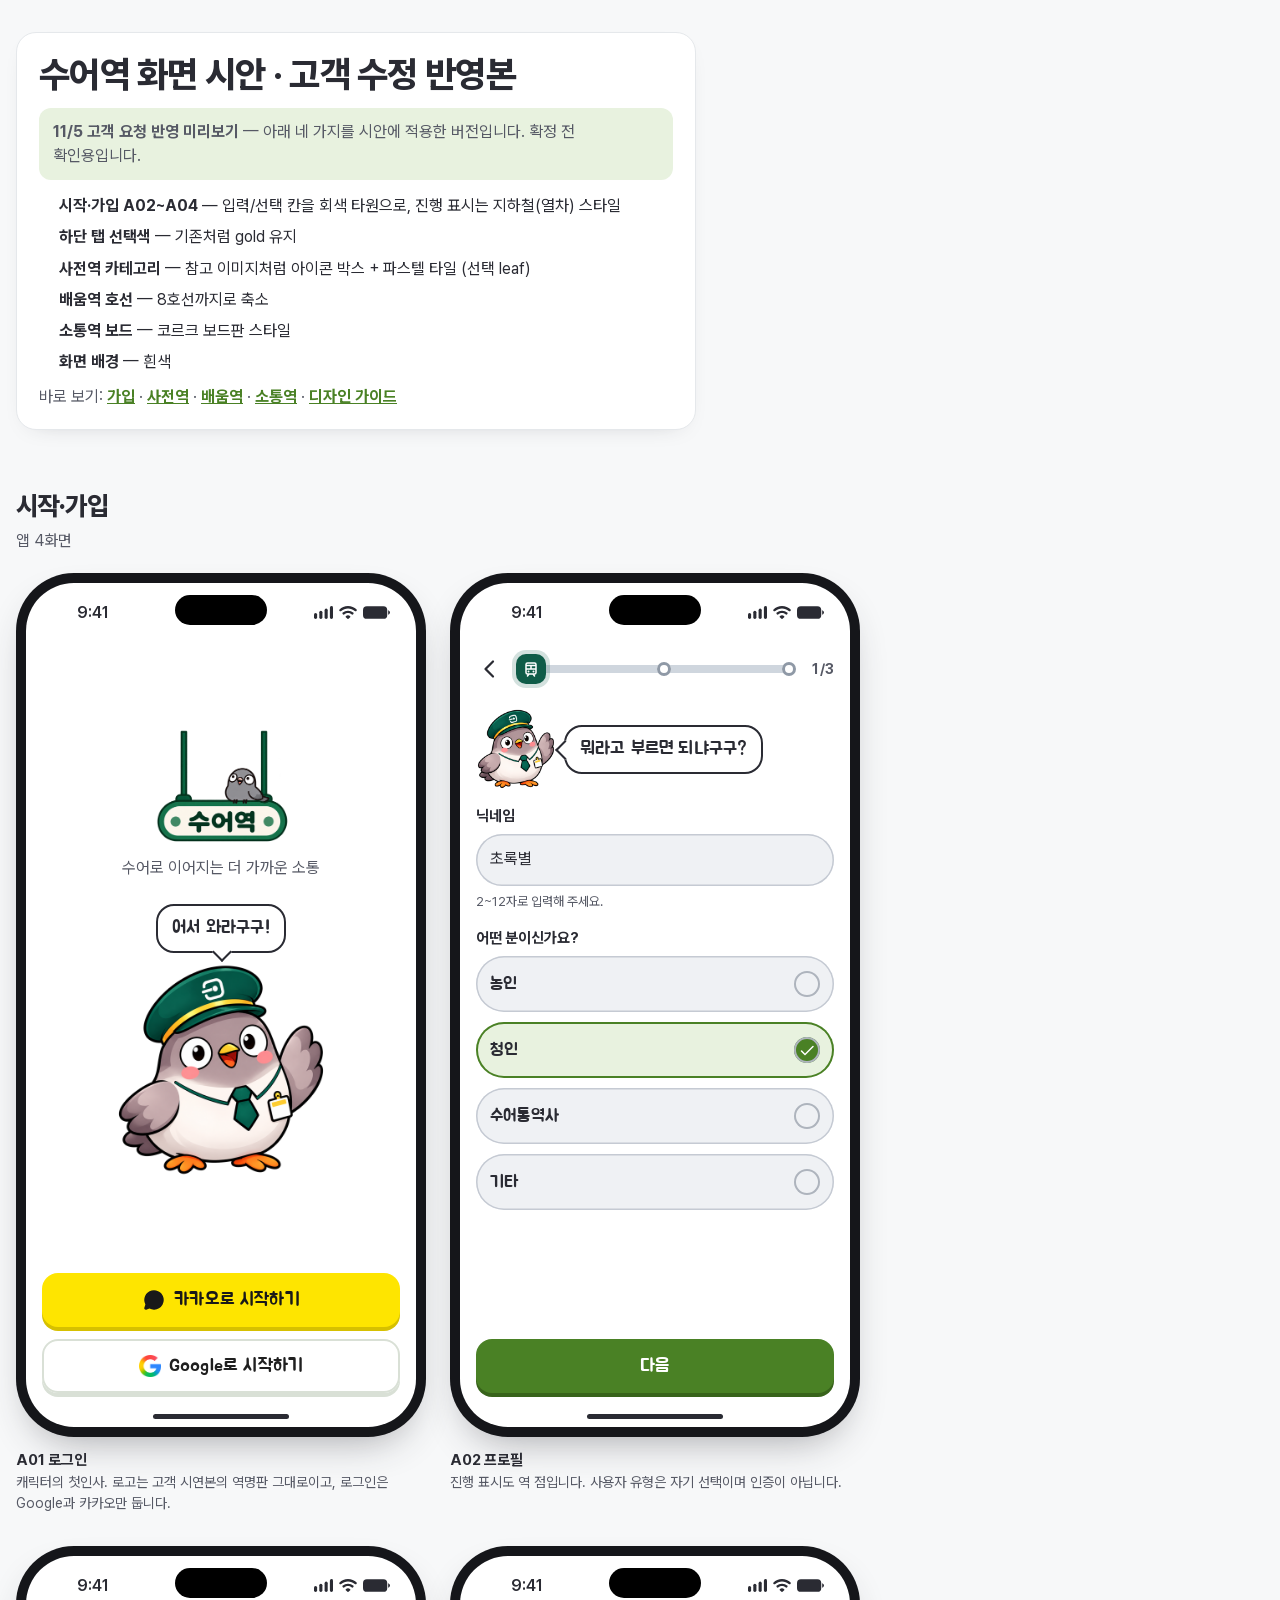
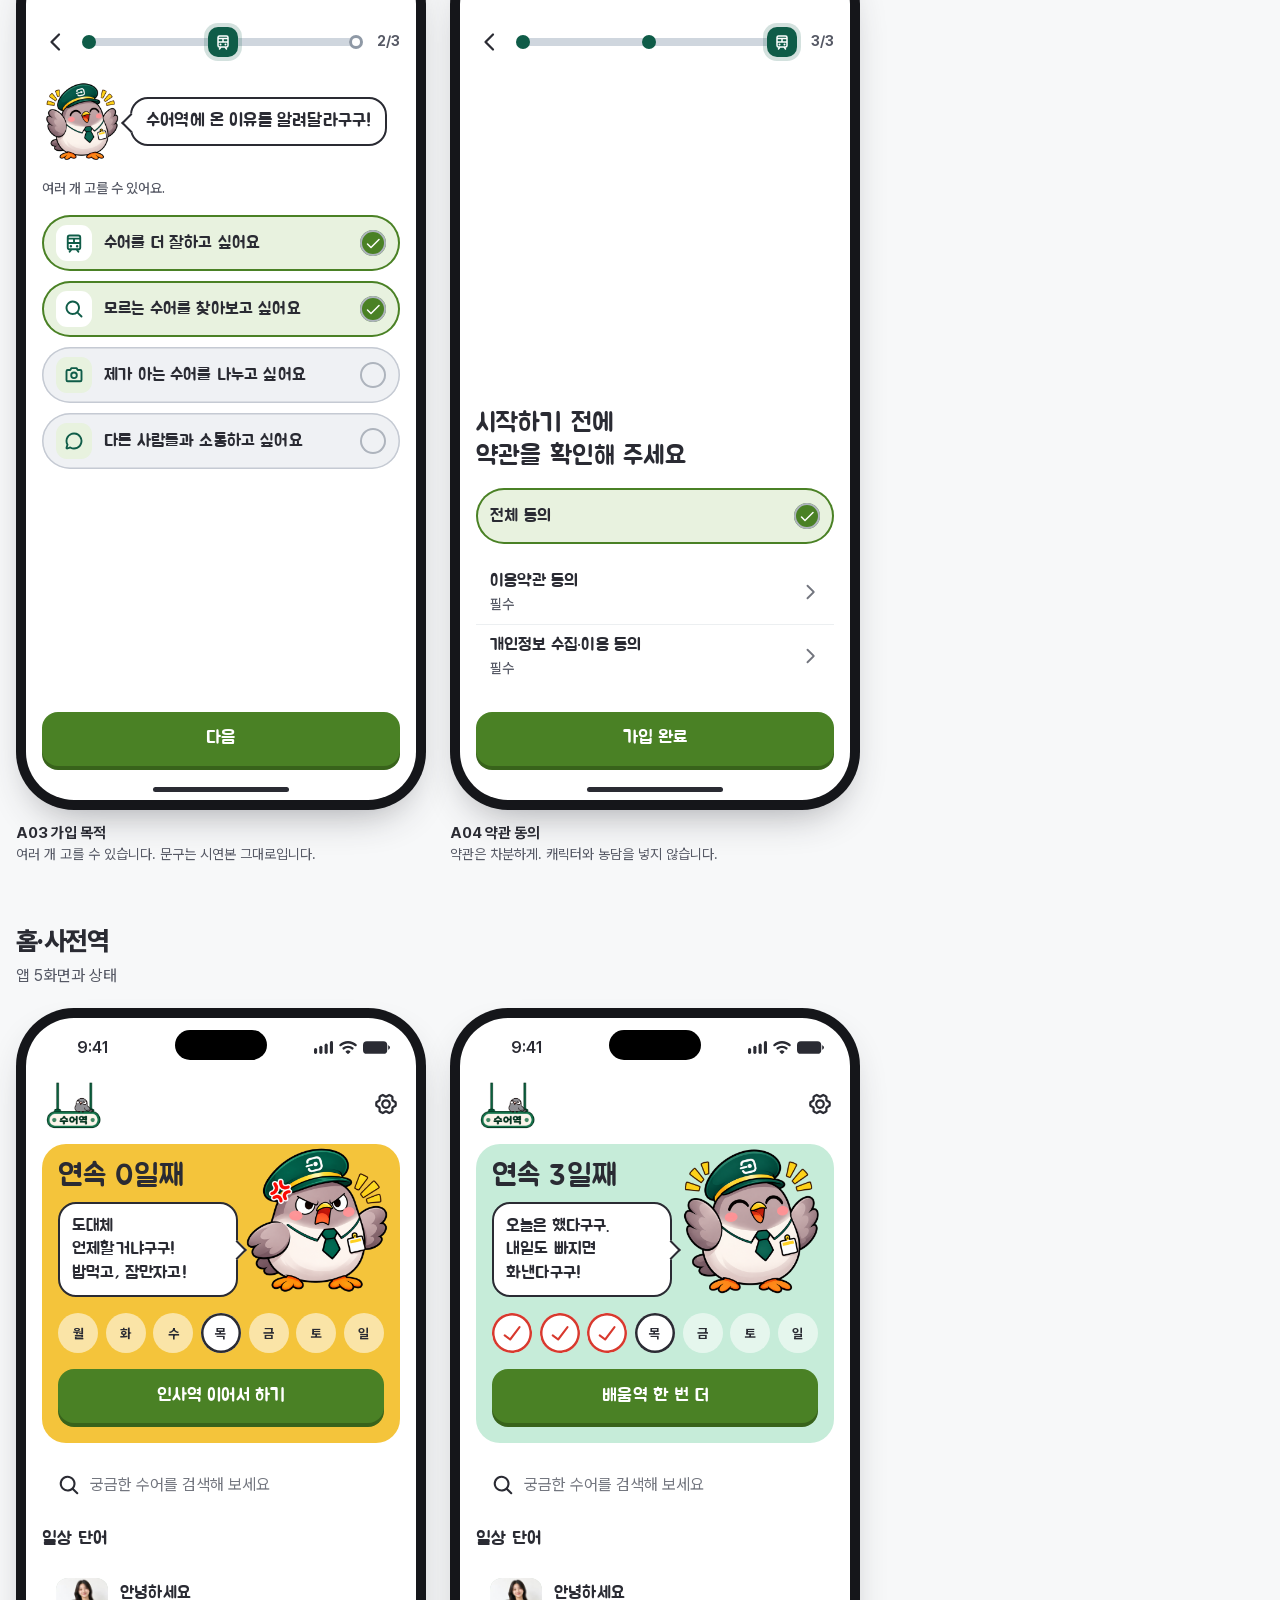
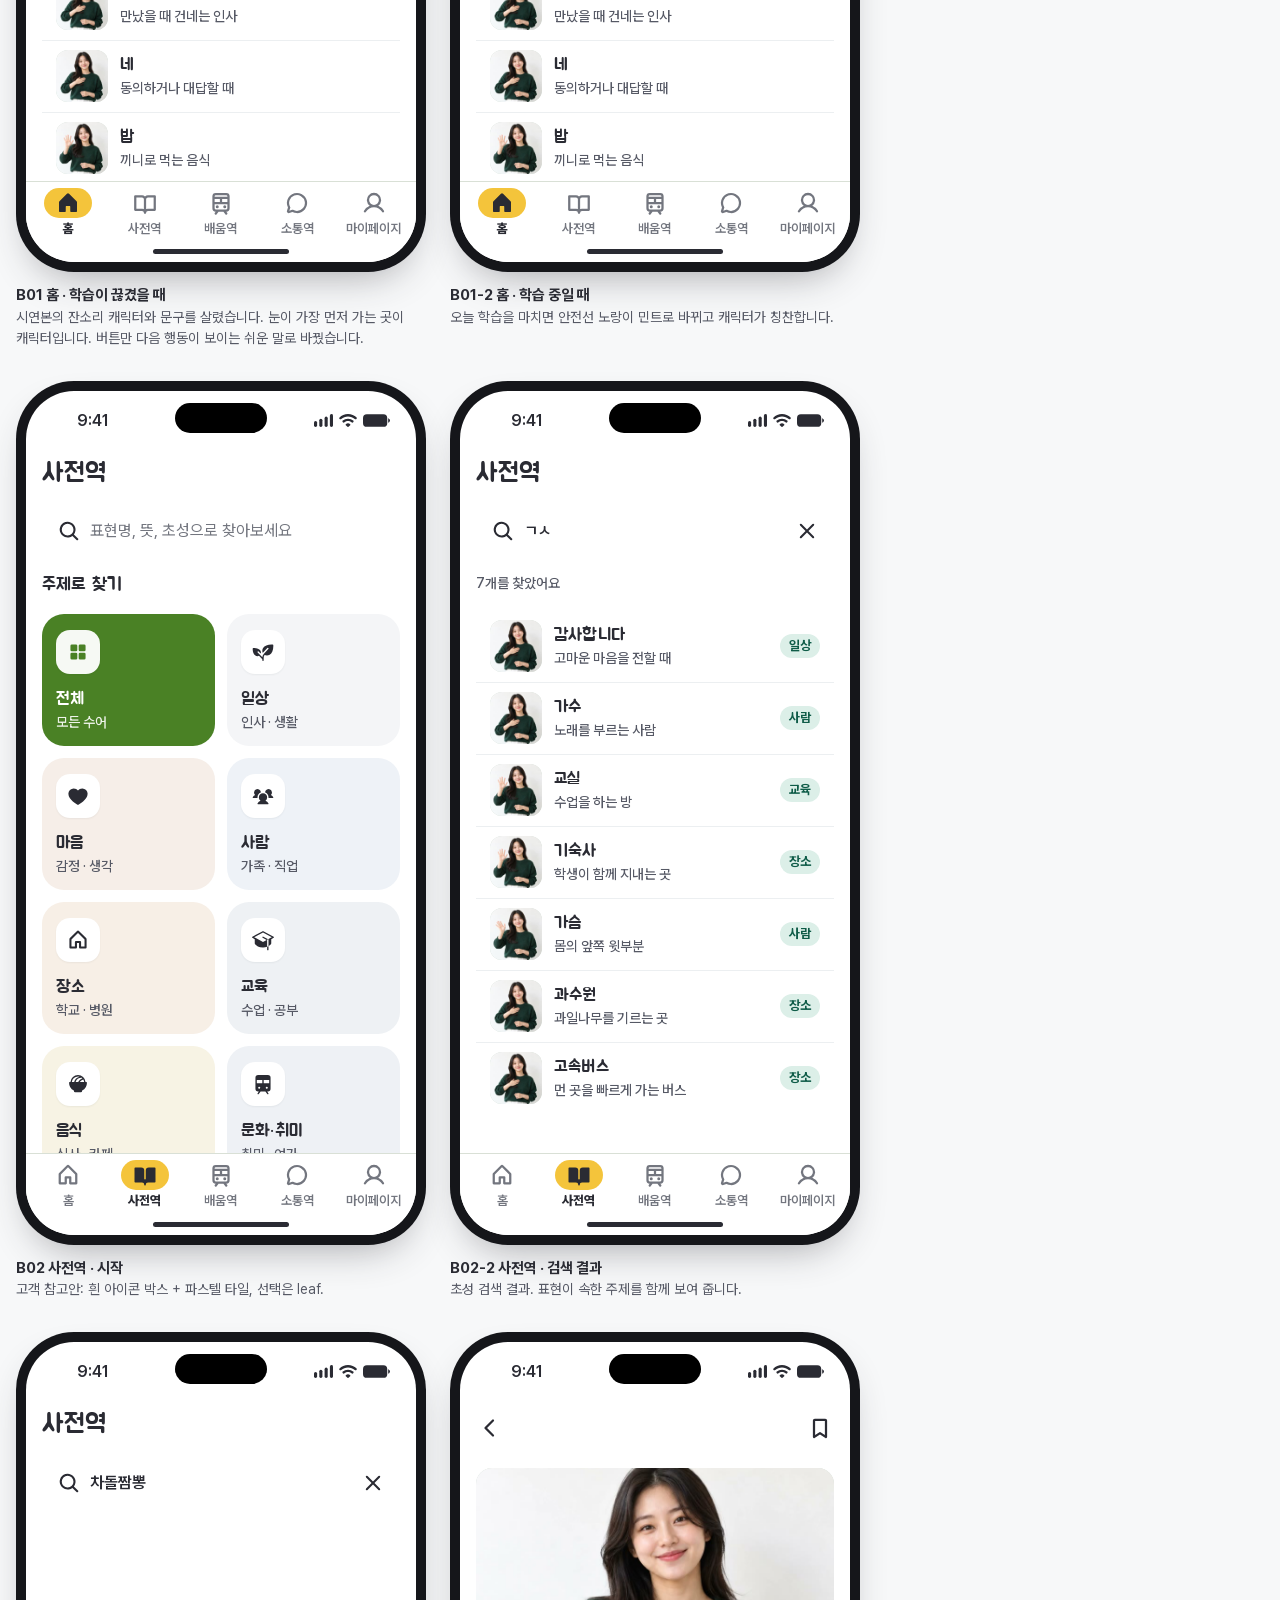
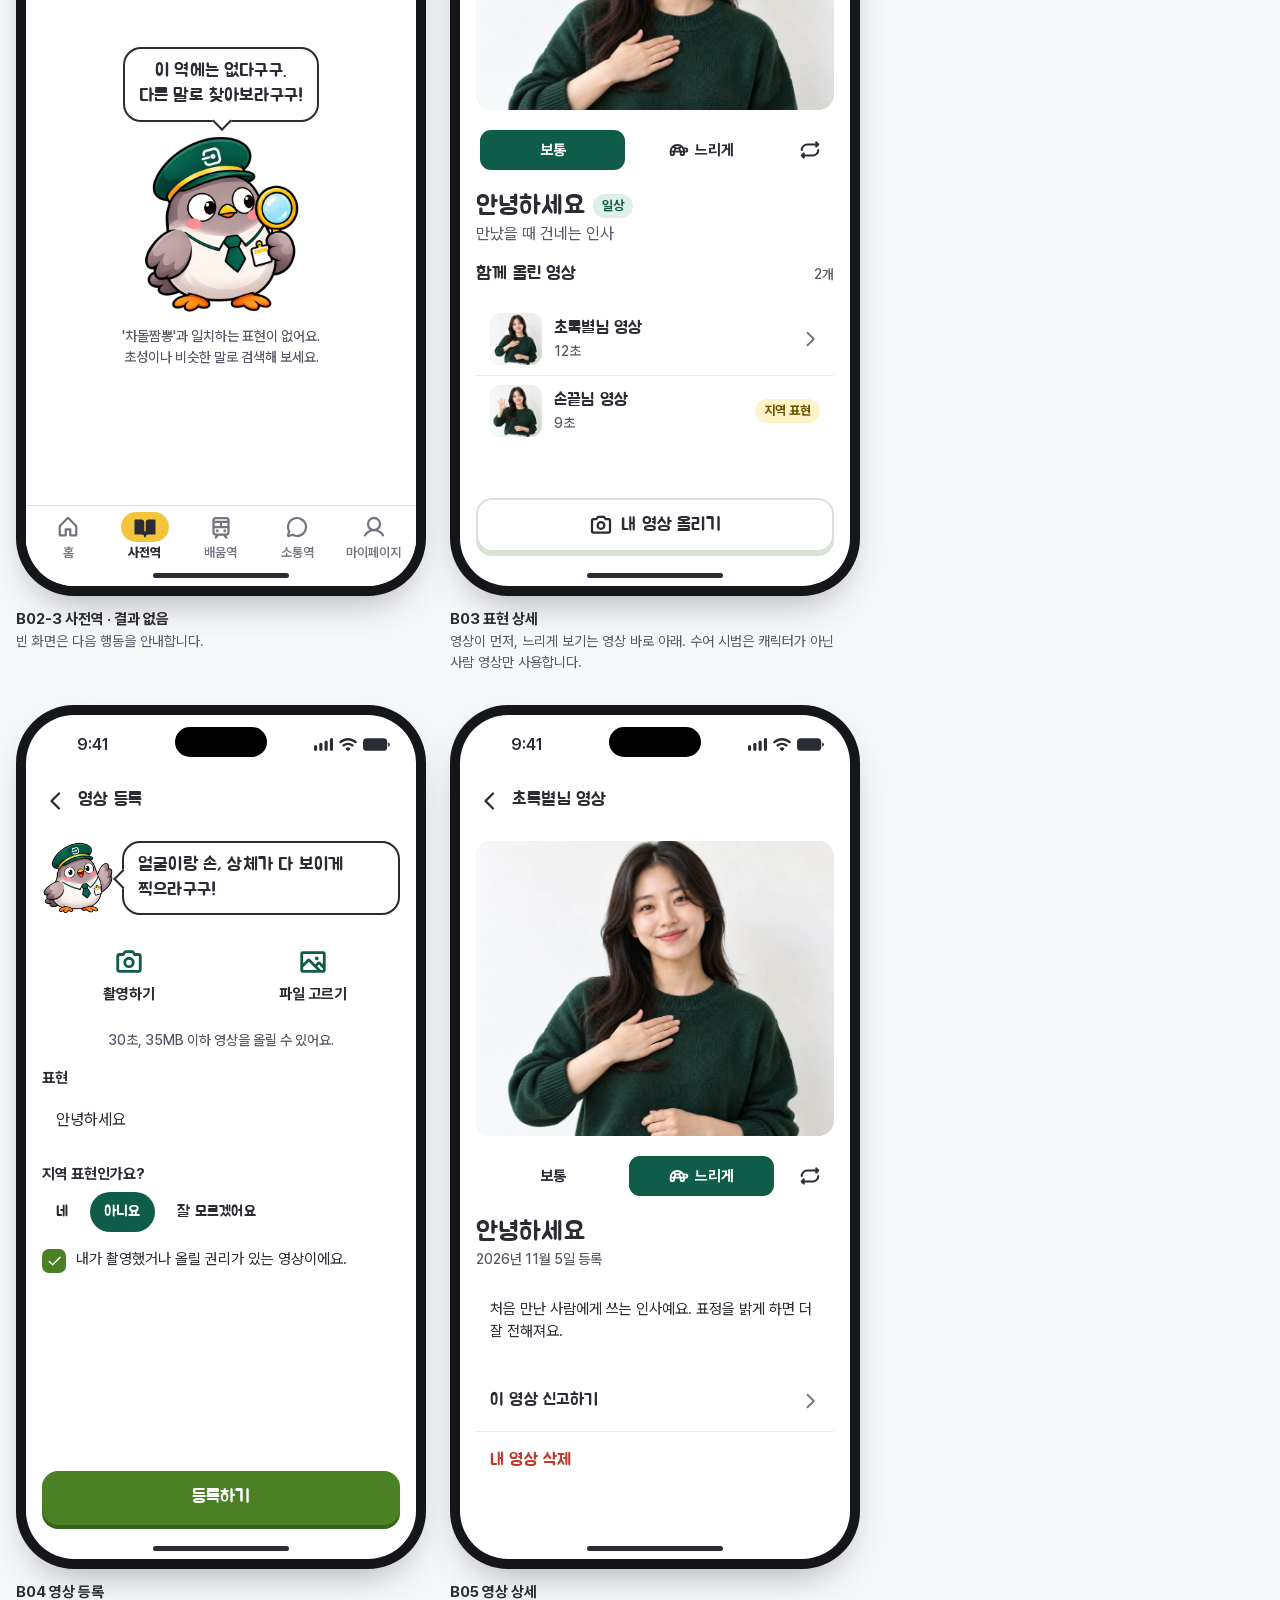
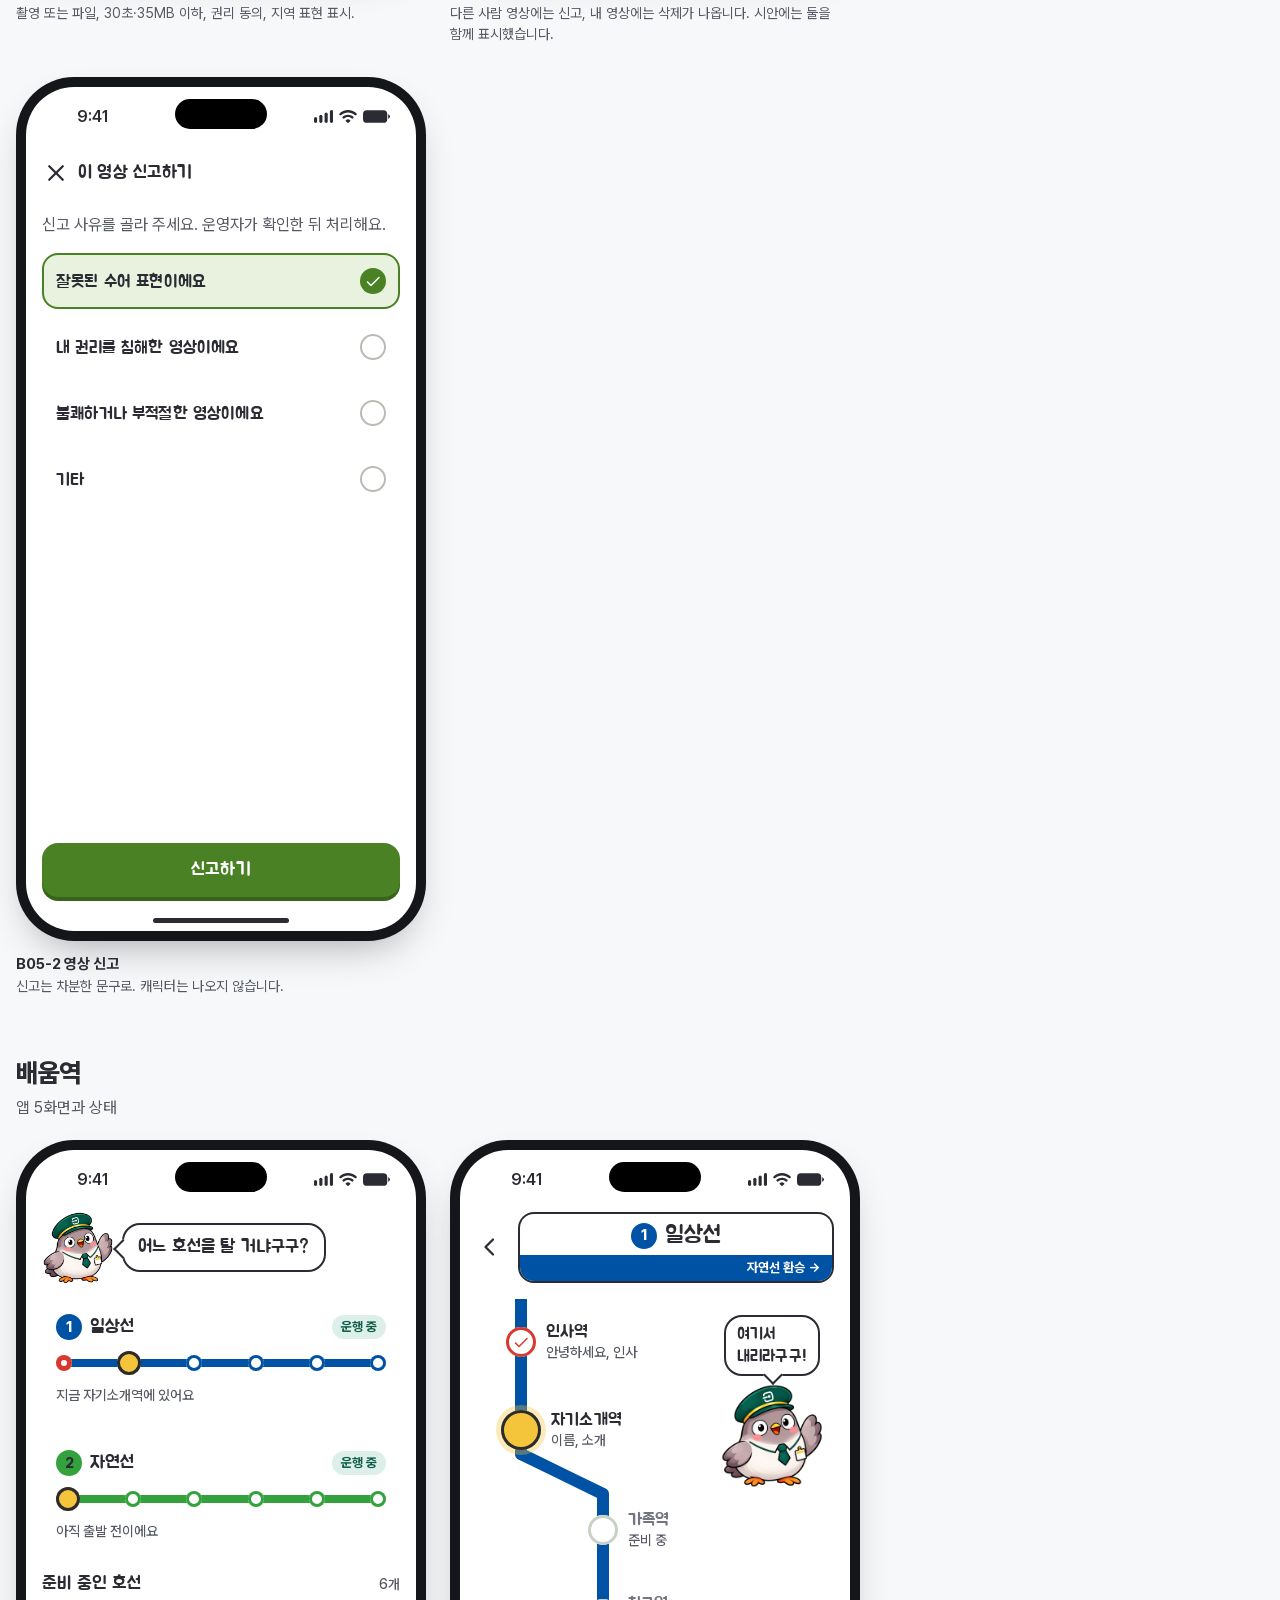
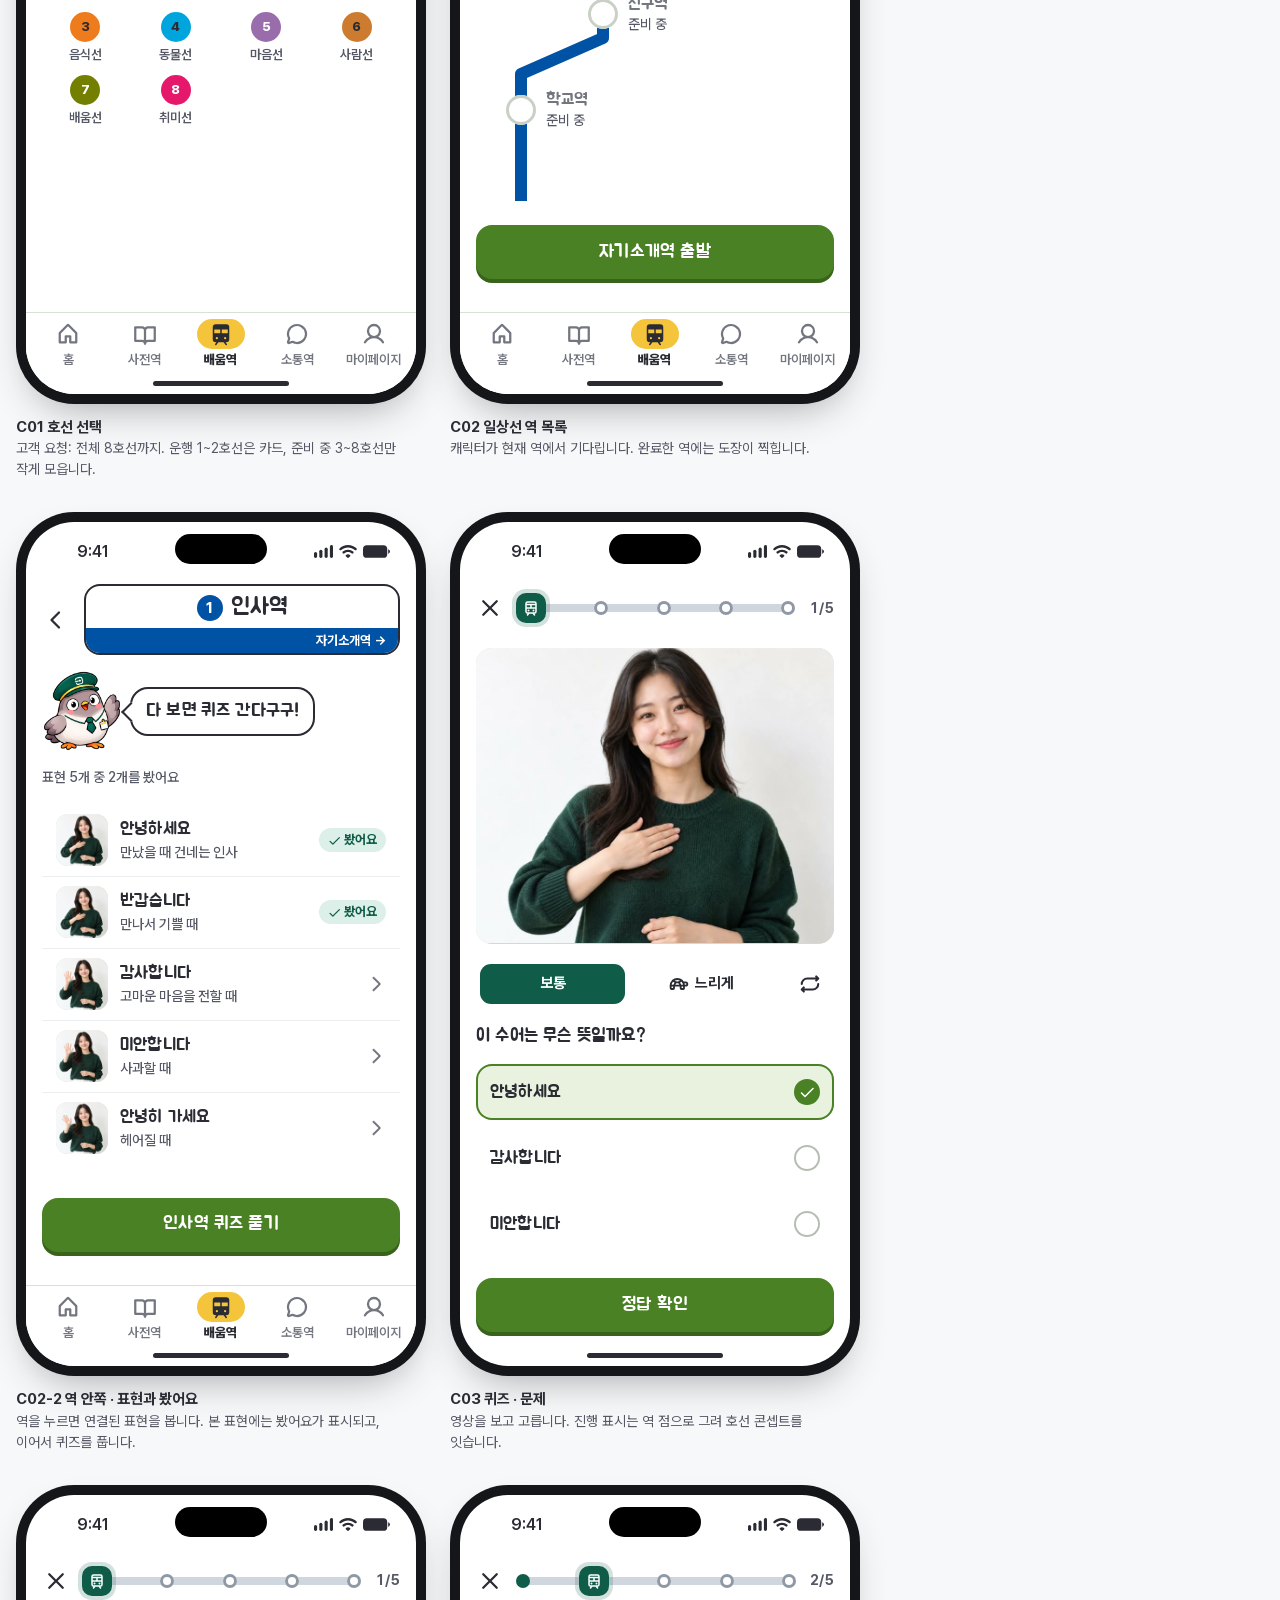
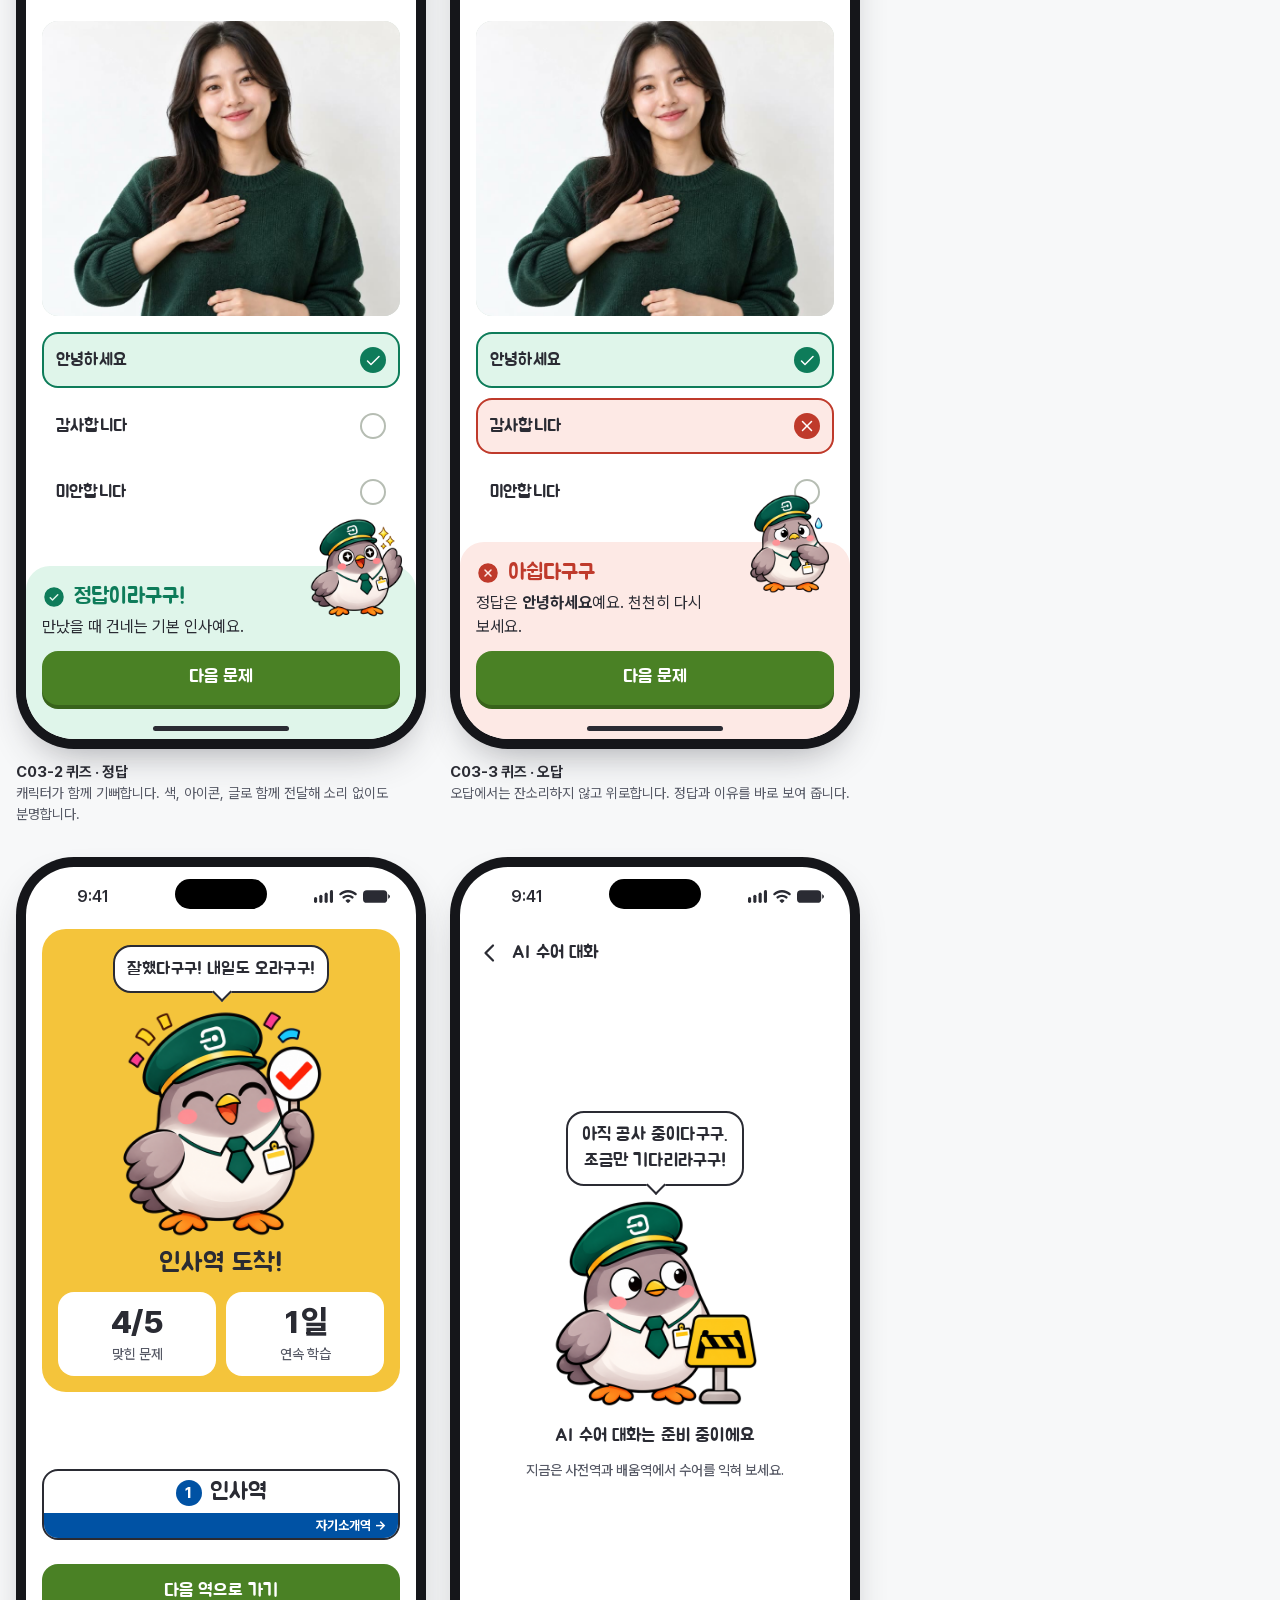
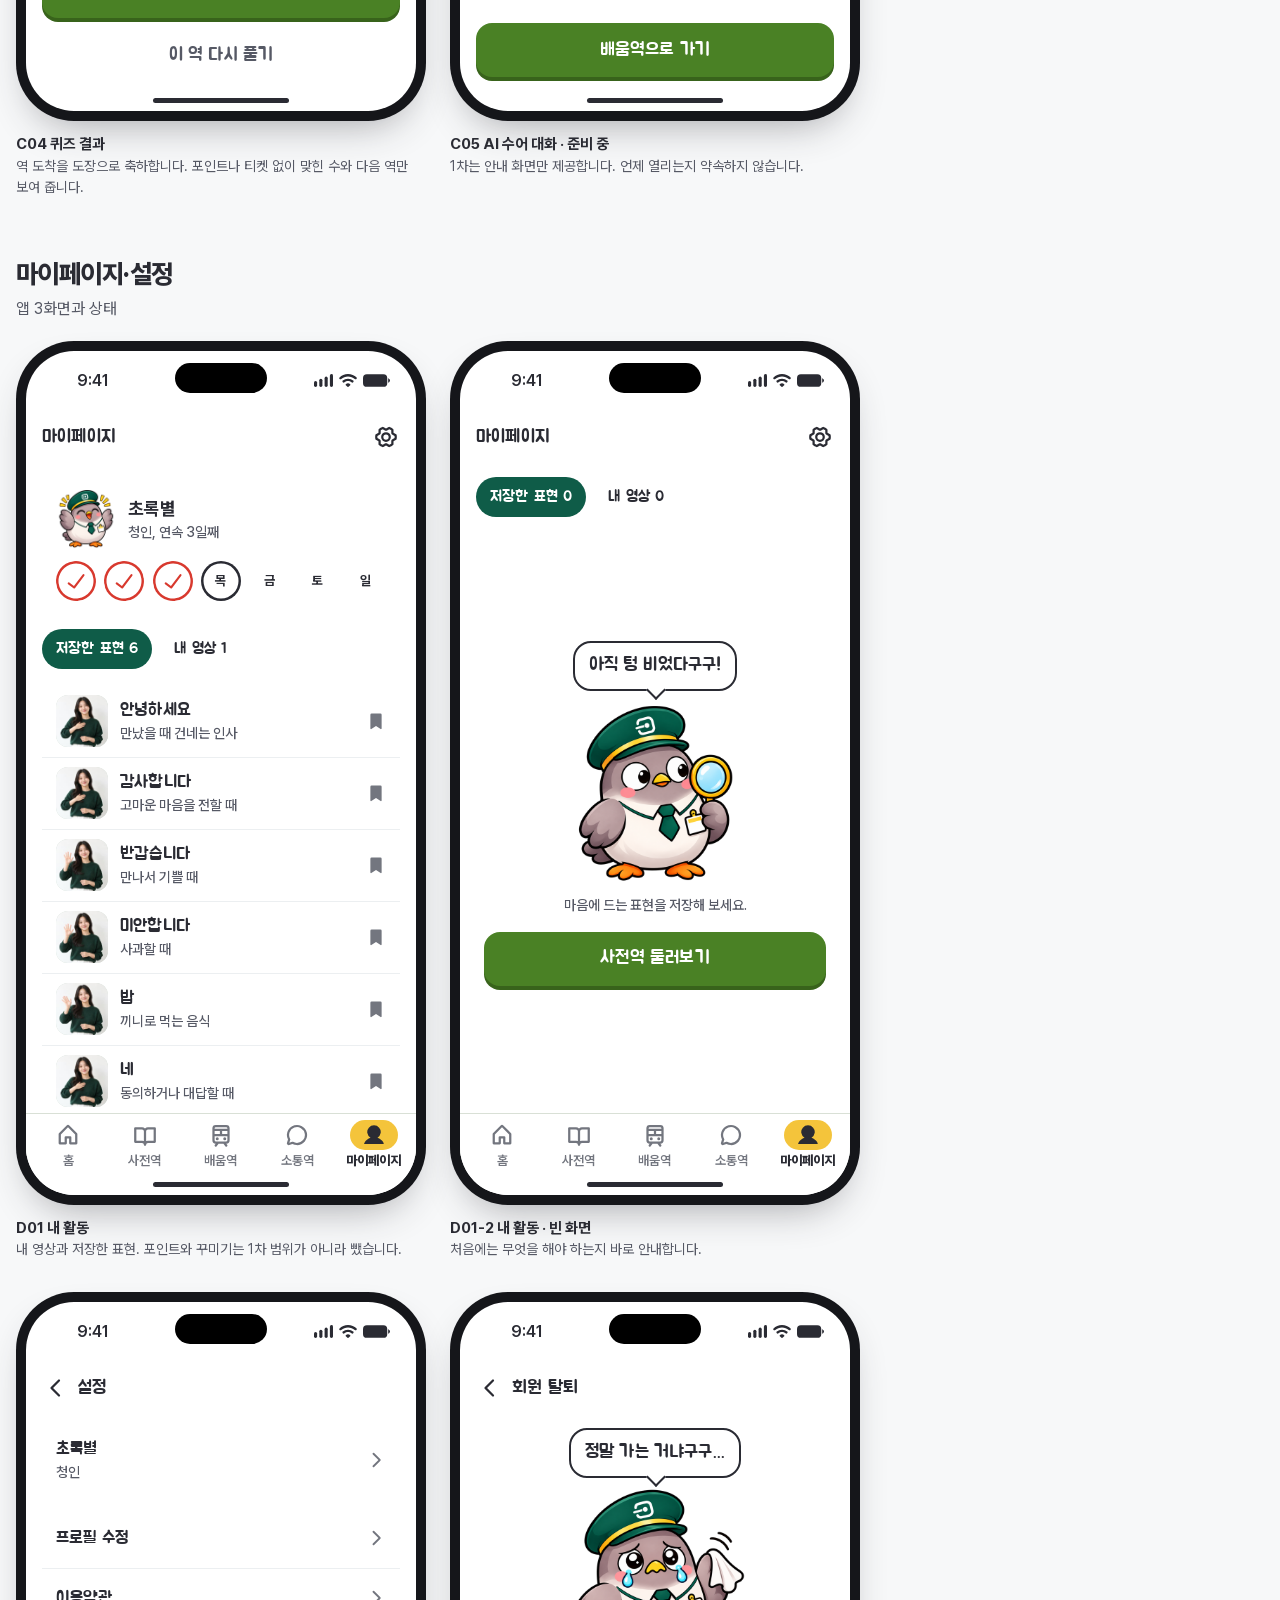
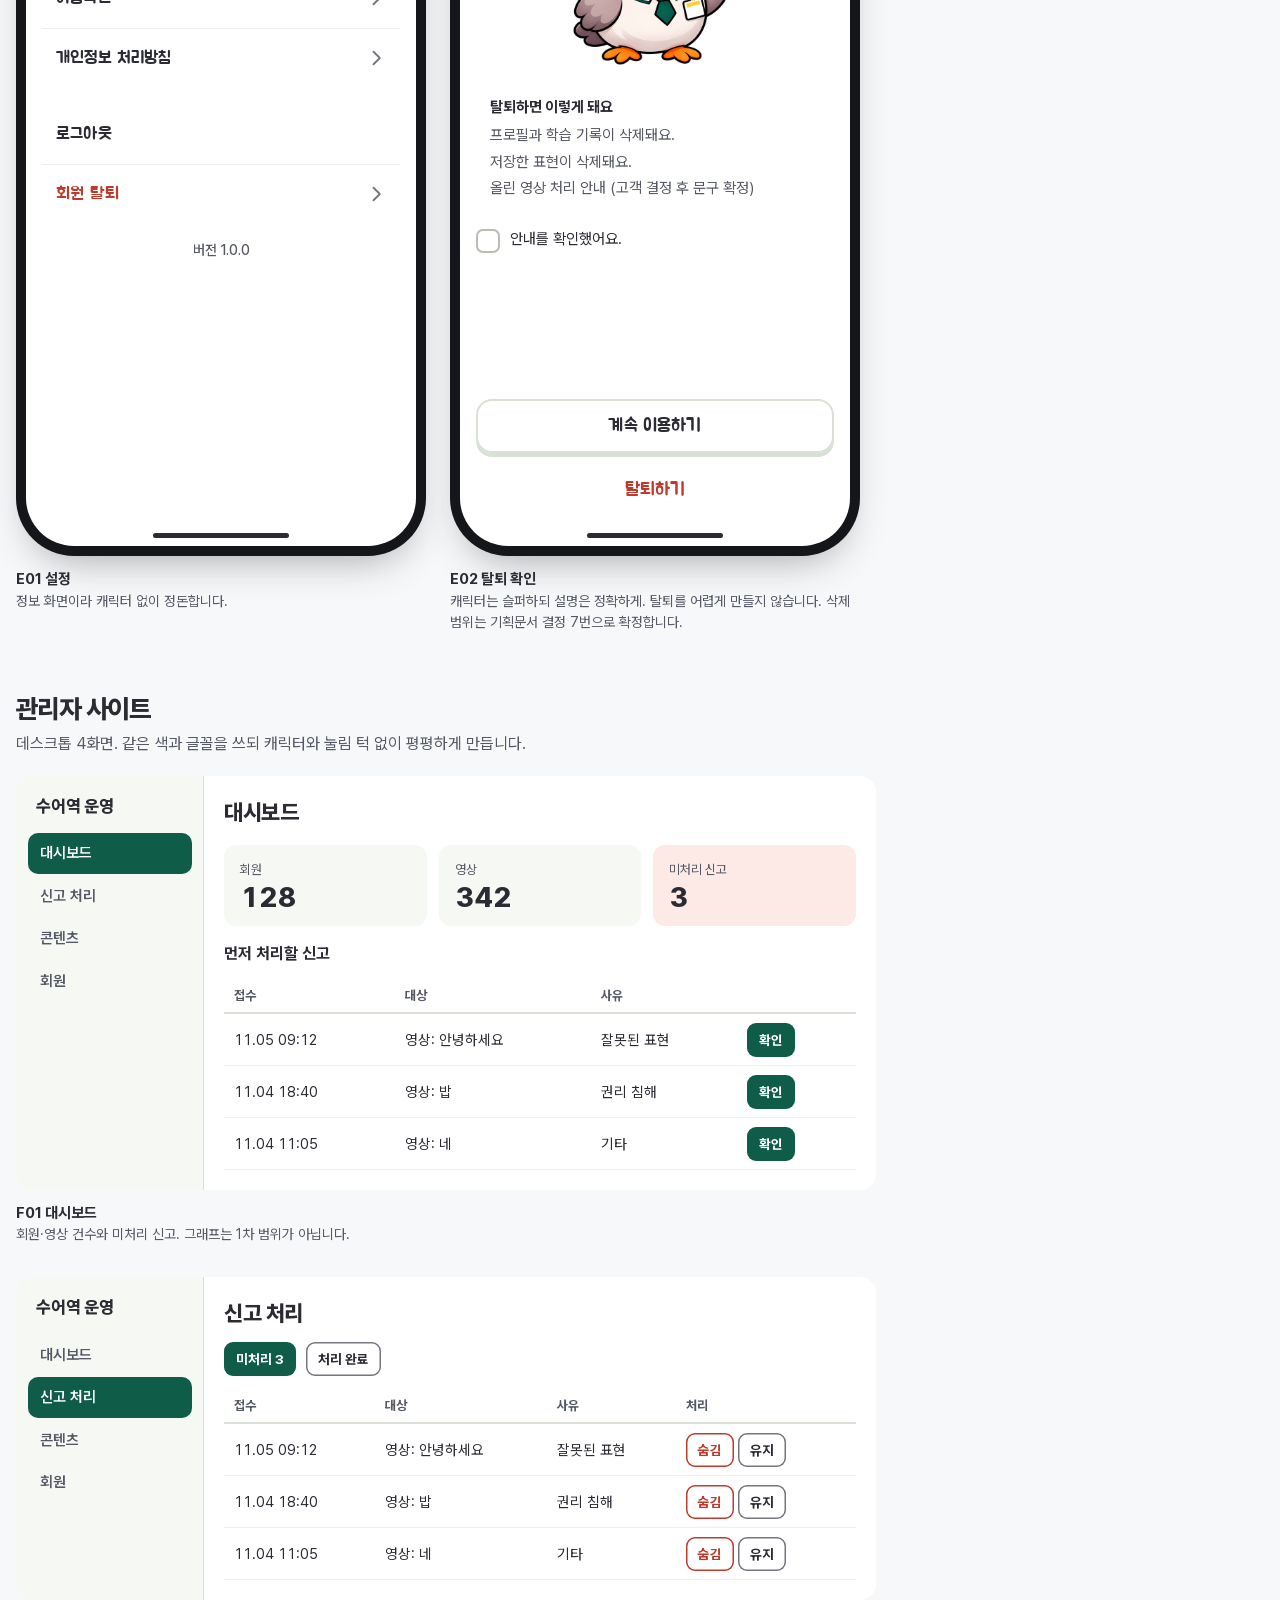
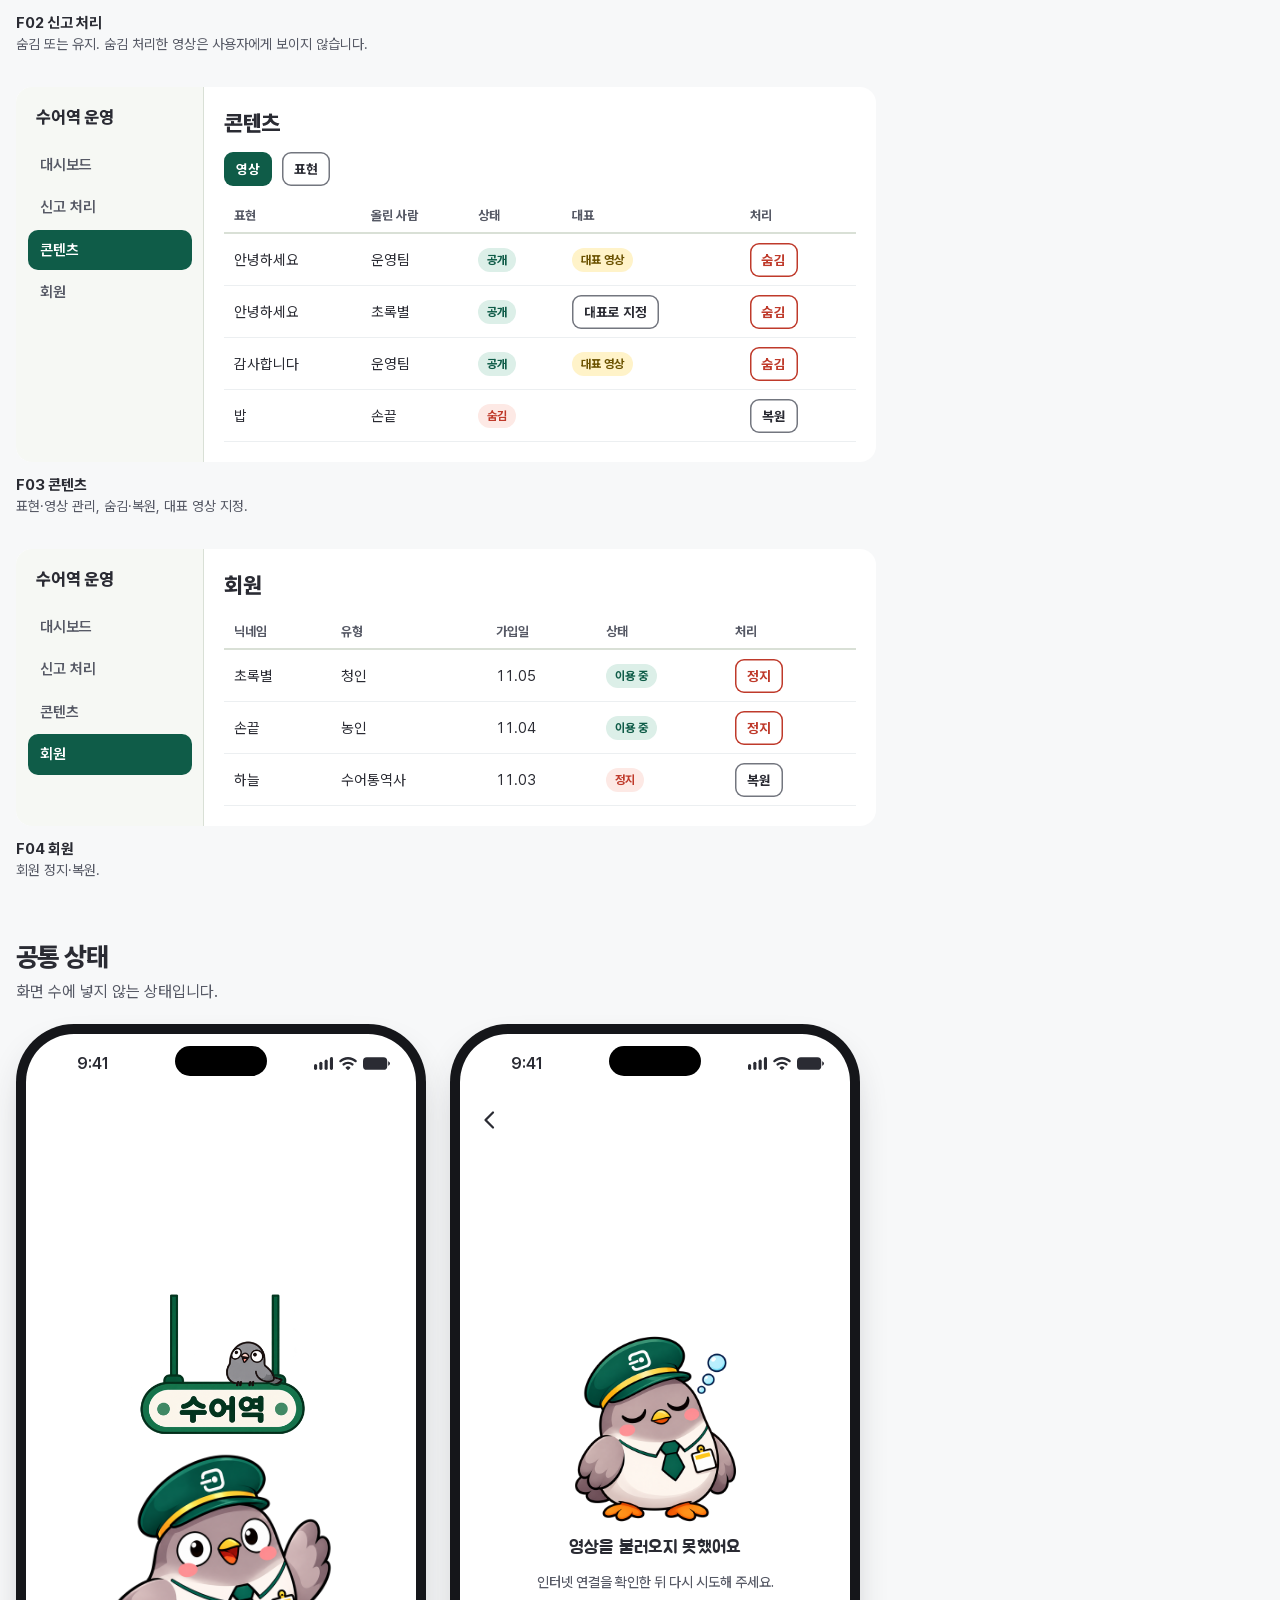
==== index.html @ a7addedd "Revise signup fields, metro progress, category tiles, cork board, gold tabs." ====
<!doctype html>
<html lang="ko"><head><meta charset="utf-8"><meta name="viewport" content="width=device-width,initial-scale=1,viewport-fit=cover">
<title>수어역 수정 반영본 · 11/5</title><meta name="claude:viewport-fit-sides" content="cover">
<link rel="stylesheet" href="app.css"><link rel="stylesheet" href="revision.css"><link rel="stylesheet" href="type.css"></head><body><main class="page">
<header class="page-head revision-head"><h1>수어역 화면 시안 · 고객 수정 반영본</h1>
<p class="revision-note"><b>11/5 고객 요청 반영 미리보기</b> — 아래 네 가지를 시안에 적용한 버전입니다. 확정 전 확인용입니다.</p>
<ol class="revision-list">
<li><b>시작·가입 A02~A04</b> — 입력/선택 칸을 회색 타원으로, 진행 표시는 지하철(열차) 스타일</li>
<li><b>하단 탭 선택색</b> — 기존처럼 gold 유지</li>
<li><b>사전역 카테고리</b> — 참고 이미지처럼 아이콘 박스 + 파스텔 타일 (선택 leaf)</li>
<li><b>배움역 호선</b> — 8호선까지로 축소</li>
<li><b>소통역 보드</b> — 코르크 보드판 스타일</li>
<li><b>화면 배경</b> — 흰색</li>
</ol>
<p>바로 보기: <a href="#A02">가입</a> · <a href="#B02">사전역</a> · <a href="#C01">배움역</a> · <a href="#X01">소통역</a> · <a href="guide.html">디자인 가이드</a></p>
</header>
<section class="group"><h2>시작·가입</h2><p>앱 4화면</p><div class="screens"><figure class="shot" id="A01"><div class="phone"><div class="screen white"><div class="status"><span class="time">9:41</span><span class="glyphs" aria-hidden="true"><svg viewBox="0 0 20.33 13.67" width="19" height="13" fill="currentColor"><rect x="0" y="7.34" width="3.333" height="6.33" rx="1.667"/><rect x="5.667" y="5" width="3.333" height="8.67" rx="1.667"/><rect x="11.334" y="2.67" width="3.333" height="11" rx="1.667"/><rect x="17" y="0" width="3.333" height="13.67" rx="1.667"/></svg><svg viewBox="0 0 19.33 14.33" width="18" height="13" fill="currentColor"><path fill-rule="evenodd" d="M.416 5.543c.486.501 1.244.415 1.859-.129C4.306 3.58 6.837 2.635 9.669 2.635c2.832 0 5.377.974 7.394 2.779.6.559 1.358.616 1.859.129.5-.516.572-1.289.057-1.833C16.834 1.518 13.33 0 9.669 0 6.008 0 2.49 1.533.359 3.724c-.515.53-.458 1.303.057 1.833zm3.532 3.595c.558.544 1.273.487 1.903-.029 1.03-.816 2.402-1.375 3.818-1.361 1.402 0 2.775.545 3.819 1.375.629.516 1.373.545 1.916 0 .529-.544.615-1.375.057-1.89-1.387-1.246-3.475-2.12-5.778-2.12-2.302 0-4.405.874-5.778 2.12-.486.458-.586 1.246.057 1.905zm4.777 4.755c.615.587 1.258.587 1.873 0l1.159-1.117c.615-.602.744-1.361.043-1.876-.586-.416-1.33-.688-2.131-.688-.801 0-1.559.272-2.131.702-.701.501-.558 1.274.057 1.862l1.144 1.117z"/></svg><svg viewBox="0 0 29.33 13.67" width="27" height="13" fill="currentColor"><rect width="26.33" height="13.67" rx="4.2"/><path transform="translate(27.33 4.33)" d="M0 0v5c.6-.14 2-1.25 2-2.5S.6.14 0 0z"/></svg></span></div><div class="island" aria-hidden="true"></div><div class="body">
<div class="grow"></div>
<div style="display:grid;justify-items:center;gap:10px;text-align:center">
  <img class="logo-sign" src="img/logo-sign.png" width="150" height="129" alt="수어역">
  <p class="muted">수어로 이어지는 더 가까운 소통</p>
  <div class="bubble tail-b" style="margin-top:14px">어서 와라구구!</div>
  <img class="character " src="character/gugu/greet.png" width="214" height="214" alt="역무원 모자를 쓴 비둘기 구구가 날개를 흔들어 인사하는 모습">
</div>
<div class="grow"></div>
</div><div class="cta"><button class="btn kakao"><svg class="ic" viewBox="0 0 256 256" aria-hidden="true"><path d="M232,128A104,104,0,0,1,79.12,219.82L45.07,231.17a16,16,0,0,1-20.24-20.24l11.35-34.05A104,104,0,1,1,232,128Z"/></svg>카카오로 시작하기</button>
<button class="btn google"><img src="img/google-g.png" alt="">Google로 시작하기</button></div><div class="homebar" aria-hidden="true"></div></div></div><figcaption><b>A01 로그인</b>캐릭터의 첫인사. 로고는 고객 시연본의 역명판 그대로이고, 로그인은 Google과 카카오만 둡니다.</figcaption></figure><figure class="shot" id="A02"><div class="phone"><div class="screen"><div class="status"><span class="time">9:41</span><span class="glyphs" aria-hidden="true"><svg viewBox="0 0 20.33 13.67" width="19" height="13" fill="currentColor"><rect x="0" y="7.34" width="3.333" height="6.33" rx="1.667"/><rect x="5.667" y="5" width="3.333" height="8.67" rx="1.667"/><rect x="11.334" y="2.67" width="3.333" height="11" rx="1.667"/><rect x="17" y="0" width="3.333" height="13.67" rx="1.667"/></svg><svg viewBox="0 0 19.33 14.33" width="18" height="13" fill="currentColor"><path fill-rule="evenodd" d="M.416 5.543c.486.501 1.244.415 1.859-.129C4.306 3.58 6.837 2.635 9.669 2.635c2.832 0 5.377.974 7.394 2.779.6.559 1.358.616 1.859.129.5-.516.572-1.289.057-1.833C16.834 1.518 13.33 0 9.669 0 6.008 0 2.49 1.533.359 3.724c-.515.53-.458 1.303.057 1.833zm3.532 3.595c.558.544 1.273.487 1.903-.029 1.03-.816 2.402-1.375 3.818-1.361 1.402 0 2.775.545 3.819 1.375.629.516 1.373.545 1.916 0 .529-.544.615-1.375.057-1.89-1.387-1.246-3.475-2.12-5.778-2.12-2.302 0-4.405.874-5.778 2.12-.486.458-.586 1.246.057 1.905zm4.777 4.755c.615.587 1.258.587 1.873 0l1.159-1.117c.615-.602.744-1.361.043-1.876-.586-.416-1.33-.688-2.131-.688-.801 0-1.559.272-2.131.702-.701.501-.558 1.274.057 1.862l1.144 1.117z"/></svg><svg viewBox="0 0 29.33 13.67" width="27" height="13" fill="currentColor"><rect width="26.33" height="13.67" rx="4.2"/><path transform="translate(27.33 4.33)" d="M0 0v5c.6-.14 2-1.25 2-2.5S.6.14 0 0z"/></svg></span></div><div class="island" aria-hidden="true"></div><div class="body">
<div class="top"><button class="iconbtn" aria-label="뒤로"><svg class="ic" viewBox="0 0 256 256" aria-hidden="true"><path d="M168.49,199.51a12,12,0,0,1-17,17l-80-80a12,12,0,0,1,0-17l80-80a12,12,0,0,1,17,17L97,128Z"/></svg></button><div class="prog" role="img" aria-label="3단계 중 1번째"><i class="n"></i><i class=""></i><i class=""></i></div><span class="caption" style="margin-left:6px;font-weight:700;font-variant-numeric:tabular-nums">1/3</span></div>
<div class="says"><img class="character " src="character/gugu/greet.png" width="80" height="80" alt=""><div class="bubble tail-l">뭐라고 부르면 되냐구구?</div></div>
<div class="field"><label for="n">닉네임</label><div class="input" id="n">초록별</div><p class="help">2~12자로 입력해 주세요.</p></div>
<div>
  <p class="label">어떤 분이신가요?</p>
  <div class="stack"><button class="opt radio"><span class="txt">농인</span><span class="mark"></span></button><button class="opt radio sel"><span class="txt">청인</span><span class="mark"><svg class="ic" viewBox="0 0 256 256" aria-hidden="true"><path d="M232.49,80.49l-128,128a12,12,0,0,1-17,0l-56-56a12,12,0,1,1,17-17L96,183,215.51,63.51a12,12,0,0,1,17,17Z"/></svg></span></button><button class="opt radio"><span class="txt">수어통역사</span><span class="mark"></span></button><button class="opt radio"><span class="txt">기타</span><span class="mark"></span></button></div>
</div>
</div><div class="cta"><button class="btn">다음</button></div><div class="homebar" aria-hidden="true"></div></div></div><figcaption><b>A02 프로필</b>진행 표시도 역 점입니다. 사용자 유형은 자기 선택이며 인증이 아닙니다.</figcaption></figure><figure class="shot" id="A03"><div class="phone"><div class="screen"><div class="status"><span class="time">9:41</span><span class="glyphs" aria-hidden="true"><svg viewBox="0 0 20.33 13.67" width="19" height="13" fill="currentColor"><rect x="0" y="7.34" width="3.333" height="6.33" rx="1.667"/><rect x="5.667" y="5" width="3.333" height="8.67" rx="1.667"/><rect x="11.334" y="2.67" width="3.333" height="11" rx="1.667"/><rect x="17" y="0" width="3.333" height="13.67" rx="1.667"/></svg><svg viewBox="0 0 19.33 14.33" width="18" height="13" fill="currentColor"><path fill-rule="evenodd" d="M.416 5.543c.486.501 1.244.415 1.859-.129C4.306 3.58 6.837 2.635 9.669 2.635c2.832 0 5.377.974 7.394 2.779.6.559 1.358.616 1.859.129.5-.516.572-1.289.057-1.833C16.834 1.518 13.33 0 9.669 0 6.008 0 2.49 1.533.359 3.724c-.515.53-.458 1.303.057 1.833zm3.532 3.595c.558.544 1.273.487 1.903-.029 1.03-.816 2.402-1.375 3.818-1.361 1.402 0 2.775.545 3.819 1.375.629.516 1.373.545 1.916 0 .529-.544.615-1.375.057-1.89-1.387-1.246-3.475-2.12-5.778-2.12-2.302 0-4.405.874-5.778 2.12-.486.458-.586 1.246.057 1.905zm4.777 4.755c.615.587 1.258.587 1.873 0l1.159-1.117c.615-.602.744-1.361.043-1.876-.586-.416-1.33-.688-2.131-.688-.801 0-1.559.272-2.131.702-.701.501-.558 1.274.057 1.862l1.144 1.117z"/></svg><svg viewBox="0 0 29.33 13.67" width="27" height="13" fill="currentColor"><rect width="26.33" height="13.67" rx="4.2"/><path transform="translate(27.33 4.33)" d="M0 0v5c.6-.14 2-1.25 2-2.5S.6.14 0 0z"/></svg></span></div><div class="island" aria-hidden="true"></div><div class="body">
<div class="top"><button class="iconbtn" aria-label="뒤로"><svg class="ic" viewBox="0 0 256 256" aria-hidden="true"><path d="M168.49,199.51a12,12,0,0,1-17,17l-80-80a12,12,0,0,1,0-17l80-80a12,12,0,0,1,17,17L97,128Z"/></svg></button><div class="prog" role="img" aria-label="3단계 중 2번째"><i class="d"></i><i class="n"></i><i class=""></i></div><span class="caption" style="margin-left:6px;font-weight:700;font-variant-numeric:tabular-nums">2/3</span></div>
<div class="says"><img class="character " src="character/gugu/cheer.png" width="80" height="80" alt=""><div class="bubble tail-l">수어역에 온 이유를 알려달라구구!</div></div>
<p class="muted small">여러 개 고를 수 있어요.</p>
<div class="stack">
<button class="opt sel"><span class="lead"><svg class="ic" viewBox="0 0 256 256" aria-hidden="true"><path d="M184,20H72A36,36,0,0,0,36,56V184a36,36,0,0,0,36,36h0l-9.6,12.8a12,12,0,1,0,19.2,14.4L102,220h52l20.4,27.2a12,12,0,0,0,19.2-14.4L184,220h0a36,36,0,0,0,36-36V56A36,36,0,0,0,184,20ZM60,116V84h56v32Zm80-32h56v32H140ZM72,44H184a12,12,0,0,1,12,12v4H60V56A12,12,0,0,1,72,44ZM184,196H72a12,12,0,0,1-12-12V140H196v44A12,12,0,0,1,184,196Zm-80-28a16,16,0,1,1-16-16A16,16,0,0,1,104,168Zm80,0a16,16,0,1,1-16-16A16,16,0,0,1,184,168Z"/></svg></span><span class="txt">수어를 더 잘하고 싶어요</span><span class="mark"><svg class="ic" viewBox="0 0 256 256" aria-hidden="true"><path d="M232.49,80.49l-128,128a12,12,0,0,1-17,0l-56-56a12,12,0,1,1,17-17L96,183,215.51,63.51a12,12,0,0,1,17,17Z"/></svg></span></button>
<button class="opt sel"><span class="lead"><svg class="ic" viewBox="0 0 256 256" aria-hidden="true"><path d="M232.49,215.51,185,168a92.12,92.12,0,1,0-17,17l47.53,47.54a12,12,0,0,0,17-17ZM44,112a68,68,0,1,1,68,68A68.07,68.07,0,0,1,44,112Z"/></svg></span><span class="txt">모르는 수어를 찾아보고 싶어요</span><span class="mark"><svg class="ic" viewBox="0 0 256 256" aria-hidden="true"><path d="M232.49,80.49l-128,128a12,12,0,0,1-17,0l-56-56a12,12,0,1,1,17-17L96,183,215.51,63.51a12,12,0,0,1,17,17Z"/></svg></span></button>
<button class="opt "><span class="lead"><svg class="ic" viewBox="0 0 256 256" aria-hidden="true"><path d="M208,52H182.42L170,33.34A12,12,0,0,0,160,28H96a12,12,0,0,0-10,5.34L73.57,52H48A28,28,0,0,0,20,80V192a28,28,0,0,0,28,28H208a28,28,0,0,0,28-28V80A28,28,0,0,0,208,52Zm4,140a4,4,0,0,1-4,4H48a4,4,0,0,1-4-4V80a4,4,0,0,1,4-4H80a12,12,0,0,0,10-5.34L102.42,52h51.15L166,70.66A12,12,0,0,0,176,76h32a4,4,0,0,1,4,4ZM128,84a48,48,0,1,0,48,48A48.05,48.05,0,0,0,128,84Zm0,72a24,24,0,1,1,24-24A24,24,0,0,1,128,156Z"/></svg></span><span class="txt">제가 아는 수어를 나누고 싶어요</span><span class="mark"></span></button>
<button class="opt "><span class="lead"><svg class="ic" viewBox="0 0 256 256" aria-hidden="true"><path d="M128,20A108,108,0,0,0,31.85,177.23L21,209.66A20,20,0,0,0,46.34,235l32.43-10.81A108,108,0,1,0,128,20Zm0,192a84,84,0,0,1-42.06-11.27,12,12,0,0,0-6-1.62,12.1,12.1,0,0,0-3.8.62l-29.79,9.93,9.93-29.79a12,12,0,0,0-1-9.81A84,84,0,1,1,128,212Z"/></svg></span><span class="txt">다른 사람들과 소통하고 싶어요</span><span class="mark"></span></button>
</div>
</div><div class="cta"><button class="btn">다음</button></div><div class="homebar" aria-hidden="true"></div></div></div><figcaption><b>A03 가입 목적</b>여러 개 고를 수 있습니다. 문구는 시연본 그대로입니다.</figcaption></figure><figure class="shot" id="A04"><div class="phone"><div class="screen"><div class="status"><span class="time">9:41</span><span class="glyphs" aria-hidden="true"><svg viewBox="0 0 20.33 13.67" width="19" height="13" fill="currentColor"><rect x="0" y="7.34" width="3.333" height="6.33" rx="1.667"/><rect x="5.667" y="5" width="3.333" height="8.67" rx="1.667"/><rect x="11.334" y="2.67" width="3.333" height="11" rx="1.667"/><rect x="17" y="0" width="3.333" height="13.67" rx="1.667"/></svg><svg viewBox="0 0 19.33 14.33" width="18" height="13" fill="currentColor"><path fill-rule="evenodd" d="M.416 5.543c.486.501 1.244.415 1.859-.129C4.306 3.58 6.837 2.635 9.669 2.635c2.832 0 5.377.974 7.394 2.779.6.559 1.358.616 1.859.129.5-.516.572-1.289.057-1.833C16.834 1.518 13.33 0 9.669 0 6.008 0 2.49 1.533.359 3.724c-.515.53-.458 1.303.057 1.833zm3.532 3.595c.558.544 1.273.487 1.903-.029 1.03-.816 2.402-1.375 3.818-1.361 1.402 0 2.775.545 3.819 1.375.629.516 1.373.545 1.916 0 .529-.544.615-1.375.057-1.89-1.387-1.246-3.475-2.12-5.778-2.12-2.302 0-4.405.874-5.778 2.12-.486.458-.586 1.246.057 1.905zm4.777 4.755c.615.587 1.258.587 1.873 0l1.159-1.117c.615-.602.744-1.361.043-1.876-.586-.416-1.33-.688-2.131-.688-.801 0-1.559.272-2.131.702-.701.501-.558 1.274.057 1.862l1.144 1.117z"/></svg><svg viewBox="0 0 29.33 13.67" width="27" height="13" fill="currentColor"><rect width="26.33" height="13.67" rx="4.2"/><path transform="translate(27.33 4.33)" d="M0 0v5c.6-.14 2-1.25 2-2.5S.6.14 0 0z"/></svg></span></div><div class="island" aria-hidden="true"></div><div class="body">
<div class="top"><button class="iconbtn" aria-label="뒤로"><svg class="ic" viewBox="0 0 256 256" aria-hidden="true"><path d="M168.49,199.51a12,12,0,0,1-17,17l-80-80a12,12,0,0,1,0-17l80-80a12,12,0,0,1,17,17L97,128Z"/></svg></button><div class="prog" role="img" aria-label="3단계 중 3번째"><i class="d"></i><i class="d"></i><i class="n"></i></div><span class="caption" style="margin-left:6px;font-weight:700;font-variant-numeric:tabular-nums">3/3</span></div>
<div class="grow"></div>
<h2 class="title">시작하기 전에<br>약관을 확인해 주세요</h2>
<div class="stack">
<button class="opt sel"><span class="txt">전체 동의</span><span class="mark"><svg class="ic" viewBox="0 0 256 256" aria-hidden="true"><path d="M232.49,80.49l-128,128a12,12,0,0,1-17,0l-56-56a12,12,0,1,1,17-17L96,183,215.51,63.51a12,12,0,0,1,17,17Z"/></svg></span></button>
</div>
<div class="rows">
<div class="row"><div class="grow"><b>이용약관 동의</b><small>필수</small></div><svg class="ic" viewBox="0 0 256 256" aria-hidden="true"><path d="M184.49,136.49l-80,80a12,12,0,0,1-17-17L159,128,87.51,56.49a12,12,0,1,1,17-17l80,80A12,12,0,0,1,184.49,136.49Z"/></svg></div>
<div class="row"><div class="grow"><b>개인정보 수집·이용 동의</b><small>필수</small></div><svg class="ic" viewBox="0 0 256 256" aria-hidden="true"><path d="M184.49,136.49l-80,80a12,12,0,0,1-17-17L159,128,87.51,56.49a12,12,0,1,1,17-17l80,80A12,12,0,0,1,184.49,136.49Z"/></svg></div>
</div>
</div><div class="cta"><button class="btn">가입 완료</button></div><div class="homebar" aria-hidden="true"></div></div></div><figcaption><b>A04 약관 동의</b>약관은 차분하게. 캐릭터와 농담을 넣지 않습니다.</figcaption></figure></div></section>
<section class="group"><h2>홈·사전역</h2><p>앱 5화면과 상태</p><div class="screens"><figure class="shot" id="B01"><div class="phone"><div class="screen"><div class="status"><span class="time">9:41</span><span class="glyphs" aria-hidden="true"><svg viewBox="0 0 20.33 13.67" width="19" height="13" fill="currentColor"><rect x="0" y="7.34" width="3.333" height="6.33" rx="1.667"/><rect x="5.667" y="5" width="3.333" height="8.67" rx="1.667"/><rect x="11.334" y="2.67" width="3.333" height="11" rx="1.667"/><rect x="17" y="0" width="3.333" height="13.67" rx="1.667"/></svg><svg viewBox="0 0 19.33 14.33" width="18" height="13" fill="currentColor"><path fill-rule="evenodd" d="M.416 5.543c.486.501 1.244.415 1.859-.129C4.306 3.58 6.837 2.635 9.669 2.635c2.832 0 5.377.974 7.394 2.779.6.559 1.358.616 1.859.129.5-.516.572-1.289.057-1.833C16.834 1.518 13.33 0 9.669 0 6.008 0 2.49 1.533.359 3.724c-.515.53-.458 1.303.057 1.833zm3.532 3.595c.558.544 1.273.487 1.903-.029 1.03-.816 2.402-1.375 3.818-1.361 1.402 0 2.775.545 3.819 1.375.629.516 1.373.545 1.916 0 .529-.544.615-1.375.057-1.89-1.387-1.246-3.475-2.12-5.778-2.12-2.302 0-4.405.874-5.778 2.12-.486.458-.586 1.246.057 1.905zm4.777 4.755c.615.587 1.258.587 1.873 0l1.159-1.117c.615-.602.744-1.361.043-1.876-.586-.416-1.33-.688-2.131-.688-.801 0-1.559.272-2.131.702-.701.501-.558 1.274.057 1.862l1.144 1.117z"/></svg><svg viewBox="0 0 29.33 13.67" width="27" height="13" fill="currentColor"><rect width="26.33" height="13.67" rx="4.2"/><path transform="translate(27.33 4.33)" d="M0 0v5c.6-.14 2-1.25 2-2.5S.6.14 0 0z"/></svg></span></div><div class="island" aria-hidden="true"></div><div class="body">
<div class="top"><img class="logo-sign" src="img/logo-sign.png" width="62" height="53" alt="수어역" style="margin:-6px 0 -4px"><span class="grow"></span><button class="iconbtn" aria-label="설정"><svg class="ic" viewBox="0 0 256 256" aria-hidden="true"><path d="M128,76a52,52,0,1,0,52,52A52.06,52.06,0,0,0,128,76Zm0,80a28,28,0,1,1,28-28A28,28,0,0,1,128,156Zm113.86-49.57A12,12,0,0,0,236,98.34L208.21,82.49l-.11-31.31a12,12,0,0,0-4.25-9.12,116,116,0,0,0-38-21.41,12,12,0,0,0-9.68.89L128,37.27,99.83,21.53a12,12,0,0,0-9.7-.9,116.06,116.06,0,0,0-38,21.47,12,12,0,0,0-4.24,9.1l-.14,31.34L20,98.35a12,12,0,0,0-5.85,8.11,110.7,110.7,0,0,0,0,43.11A12,12,0,0,0,20,157.66l27.82,15.85.11,31.31a12,12,0,0,0,4.25,9.12,116,116,0,0,0,38,21.41,12,12,0,0,0,9.68-.89L128,218.73l28.14,15.74a12,12,0,0,0,9.7.9,116.06,116.06,0,0,0,38-21.47,12,12,0,0,0,4.24-9.1l.14-31.34,27.81-15.81a12,12,0,0,0,5.85-8.11A110.7,110.7,0,0,0,241.86,106.43Zm-22.63,33.18-26.88,15.28a11.94,11.94,0,0,0-4.55,4.59c-.54,1-1.11,1.93-1.7,2.88a12,12,0,0,0-1.83,6.31L184.13,199a91.83,91.83,0,0,1-21.07,11.87l-27.15-15.19a12,12,0,0,0-5.86-1.53h-.29c-1.14,0-2.3,0-3.44,0a12.08,12.08,0,0,0-6.14,1.51L93,210.82A92.27,92.27,0,0,1,71.88,199l-.11-30.24a12,12,0,0,0-1.83-6.32c-.58-.94-1.16-1.91-1.7-2.88A11.92,11.92,0,0,0,63.7,155L36.8,139.63a86.53,86.53,0,0,1,0-23.24l26.88-15.28a12,12,0,0,0,4.55-4.58c.54-1,1.11-1.94,1.7-2.89a12,12,0,0,0,1.83-6.31L71.87,57A91.83,91.83,0,0,1,92.94,45.17l27.15,15.19a11.92,11.92,0,0,0,6.15,1.52c1.14,0,2.3,0,3.44,0a12.08,12.08,0,0,0,6.14-1.51L163,45.18A92.27,92.27,0,0,1,184.12,57l.11,30.24a12,12,0,0,0,1.83,6.32c.58.94,1.16,1.91,1.7,2.88A11.92,11.92,0,0,0,192.3,101l26.9,15.33A86.53,86.53,0,0,1,219.23,139.61Z"/></svg></button></div><section class="hero"><div class="count">연속 0일째</div>
  <div class="says"><div class="bubble tail-r">도대체<br>언제할거냐구구!<br>밥먹고, 잠만자고!</div><img class="character " src="character/gugu/nudge.png" width="150" height="150" alt="화가 나서 날개로 삿대질하는 구구"></div>
  <div class="stamps" role="img" aria-label="이번 주 0일 학습"><div class="stamp">월</div><div class="stamp">화</div><div class="stamp">수</div><div class="stamp today">목</div><div class="stamp">금</div><div class="stamp">토</div><div class="stamp">일</div></div><button class="btn">인사역 이어서 하기</button></section><div class="search"><svg class="ic" viewBox="0 0 256 256" aria-hidden="true"><path d="M232.49,215.51,185,168a92.12,92.12,0,1,0-17,17l47.53,47.54a12,12,0,0,0,17-17ZM44,112a68,68,0,1,1,68,68A68.07,68.07,0,0,1,44,112Z"/></svg>궁금한 수어를 검색해 보세요</div>
<div class="sect"><h3 class="heading">일상 단어</h3></div>
<div class="rows"><div class="row"><div class="thumb"><img src="img/signer-1.jpg" alt=""></div><div class="grow"><b>안녕하세요</b><small>만났을 때 건네는 인사</small></div></div><div class="row"><div class="thumb"><img src="img/signer-2.jpg" alt=""></div><div class="grow"><b>네</b><small>동의하거나 대답할 때</small></div></div><div class="row"><div class="thumb"><img src="img/signer-3.jpg" alt=""></div><div class="grow"><b>밥</b><small>끼니로 먹는 음식</small></div></div></div>
</div><nav class="tabs" aria-label="주요 메뉴"><button class="tab on" aria-current="page"><span class="pip"><svg class="ic" viewBox="0 0 256 256" aria-hidden="true"><path d="M224,120v96a8,8,0,0,1-8,8H160a8,8,0,0,1-8-8V164a4,4,0,0,0-4-4H108a4,4,0,0,0-4,4v52a8,8,0,0,1-8,8H40a8,8,0,0,1-8-8V120a16,16,0,0,1,4.69-11.31l80-80a16,16,0,0,1,22.62,0l80,80A16,16,0,0,1,224,120Z"/></svg></span>홈</button><button class="tab"><span class="pip"><svg class="ic" viewBox="0 0 256 256" aria-hidden="true"><path d="M232,44H160a43.86,43.86,0,0,0-32,13.85A43.86,43.86,0,0,0,96,44H24A12,12,0,0,0,12,56V200a12,12,0,0,0,12,12H96a20,20,0,0,1,20,20,12,12,0,0,0,24,0,20,20,0,0,1,20-20h72a12,12,0,0,0,12-12V56A12,12,0,0,0,232,44ZM96,188H36V68H96a20,20,0,0,1,20,20V192.81A43.79,43.79,0,0,0,96,188Zm124,0H160a43.71,43.71,0,0,0-20,4.83V88a20,20,0,0,1,20-20h60Z"/></svg></span>사전역</button><button class="tab"><span class="pip"><svg class="ic" viewBox="0 0 256 256" aria-hidden="true"><path d="M184,20H72A36,36,0,0,0,36,56V184a36,36,0,0,0,36,36h0l-9.6,12.8a12,12,0,1,0,19.2,14.4L102,220h52l20.4,27.2a12,12,0,0,0,19.2-14.4L184,220h0a36,36,0,0,0,36-36V56A36,36,0,0,0,184,20ZM60,116V84h56v32Zm80-32h56v32H140ZM72,44H184a12,12,0,0,1,12,12v4H60V56A12,12,0,0,1,72,44ZM184,196H72a12,12,0,0,1-12-12V140H196v44A12,12,0,0,1,184,196Zm-80-28a16,16,0,1,1-16-16A16,16,0,0,1,104,168Zm80,0a16,16,0,1,1-16-16A16,16,0,0,1,184,168Z"/></svg></span>배움역</button><button class="tab"><span class="pip"><svg class="ic" viewBox="0 0 256 256" aria-hidden="true"><path d="M128,20A108,108,0,0,0,31.85,177.23L21,209.66A20,20,0,0,0,46.34,235l32.43-10.81A108,108,0,1,0,128,20Zm0,192a84,84,0,0,1-42.06-11.27,12,12,0,0,0-6-1.62,12.1,12.1,0,0,0-3.8.62l-29.79,9.93,9.93-29.79a12,12,0,0,0-1-9.81A84,84,0,1,1,128,212Z"/></svg></span>소통역</button><button class="tab"><span class="pip"><svg class="ic" viewBox="0 0 256 256" aria-hidden="true"><path d="M234.38,210a123.36,123.36,0,0,0-60.78-53.23,76,76,0,1,0-91.2,0A123.36,123.36,0,0,0,21.62,210a12,12,0,1,0,20.77,12c18.12-31.32,50.12-50,85.61-50s67.49,18.69,85.61,50a12,12,0,0,0,20.77-12ZM76,96a52,52,0,1,1,52,52A52.06,52.06,0,0,1,76,96Z"/></svg></span>마이페이지</button></nav><div class="homebar" aria-hidden="true"></div></div></div><figcaption><b>B01 홈 · 학습이 끊겼을 때</b>시연본의 잔소리 캐릭터와 문구를 살렸습니다. 눈이 가장 먼저 가는 곳이 캐릭터입니다. 버튼만 다음 행동이 보이는 쉬운 말로 바꿨습니다.</figcaption></figure><figure class="shot" id="B01-2"><div class="phone"><div class="screen"><div class="status"><span class="time">9:41</span><span class="glyphs" aria-hidden="true"><svg viewBox="0 0 20.33 13.67" width="19" height="13" fill="currentColor"><rect x="0" y="7.34" width="3.333" height="6.33" rx="1.667"/><rect x="5.667" y="5" width="3.333" height="8.67" rx="1.667"/><rect x="11.334" y="2.67" width="3.333" height="11" rx="1.667"/><rect x="17" y="0" width="3.333" height="13.67" rx="1.667"/></svg><svg viewBox="0 0 19.33 14.33" width="18" height="13" fill="currentColor"><path fill-rule="evenodd" d="M.416 5.543c.486.501 1.244.415 1.859-.129C4.306 3.58 6.837 2.635 9.669 2.635c2.832 0 5.377.974 7.394 2.779.6.559 1.358.616 1.859.129.5-.516.572-1.289.057-1.833C16.834 1.518 13.33 0 9.669 0 6.008 0 2.49 1.533.359 3.724c-.515.53-.458 1.303.057 1.833zm3.532 3.595c.558.544 1.273.487 1.903-.029 1.03-.816 2.402-1.375 3.818-1.361 1.402 0 2.775.545 3.819 1.375.629.516 1.373.545 1.916 0 .529-.544.615-1.375.057-1.89-1.387-1.246-3.475-2.12-5.778-2.12-2.302 0-4.405.874-5.778 2.12-.486.458-.586 1.246.057 1.905zm4.777 4.755c.615.587 1.258.587 1.873 0l1.159-1.117c.615-.602.744-1.361.043-1.876-.586-.416-1.33-.688-2.131-.688-.801 0-1.559.272-2.131.702-.701.501-.558 1.274.057 1.862l1.144 1.117z"/></svg><svg viewBox="0 0 29.33 13.67" width="27" height="13" fill="currentColor"><rect width="26.33" height="13.67" rx="4.2"/><path transform="translate(27.33 4.33)" d="M0 0v5c.6-.14 2-1.25 2-2.5S.6.14 0 0z"/></svg></span></div><div class="island" aria-hidden="true"></div><div class="body">
<div class="top"><img class="logo-sign" src="img/logo-sign.png" width="62" height="53" alt="수어역" style="margin:-6px 0 -4px"><span class="grow"></span><button class="iconbtn" aria-label="설정"><svg class="ic" viewBox="0 0 256 256" aria-hidden="true"><path d="M128,76a52,52,0,1,0,52,52A52.06,52.06,0,0,0,128,76Zm0,80a28,28,0,1,1,28-28A28,28,0,0,1,128,156Zm113.86-49.57A12,12,0,0,0,236,98.34L208.21,82.49l-.11-31.31a12,12,0,0,0-4.25-9.12,116,116,0,0,0-38-21.41,12,12,0,0,0-9.68.89L128,37.27,99.83,21.53a12,12,0,0,0-9.7-.9,116.06,116.06,0,0,0-38,21.47,12,12,0,0,0-4.24,9.1l-.14,31.34L20,98.35a12,12,0,0,0-5.85,8.11,110.7,110.7,0,0,0,0,43.11A12,12,0,0,0,20,157.66l27.82,15.85.11,31.31a12,12,0,0,0,4.25,9.12,116,116,0,0,0,38,21.41,12,12,0,0,0,9.68-.89L128,218.73l28.14,15.74a12,12,0,0,0,9.7.9,116.06,116.06,0,0,0,38-21.47,12,12,0,0,0,4.24-9.1l.14-31.34,27.81-15.81a12,12,0,0,0,5.85-8.11A110.7,110.7,0,0,0,241.86,106.43Zm-22.63,33.18-26.88,15.28a11.94,11.94,0,0,0-4.55,4.59c-.54,1-1.11,1.93-1.7,2.88a12,12,0,0,0-1.83,6.31L184.13,199a91.83,91.83,0,0,1-21.07,11.87l-27.15-15.19a12,12,0,0,0-5.86-1.53h-.29c-1.14,0-2.3,0-3.44,0a12.08,12.08,0,0,0-6.14,1.51L93,210.82A92.27,92.27,0,0,1,71.88,199l-.11-30.24a12,12,0,0,0-1.83-6.32c-.58-.94-1.16-1.91-1.7-2.88A11.92,11.92,0,0,0,63.7,155L36.8,139.63a86.53,86.53,0,0,1,0-23.24l26.88-15.28a12,12,0,0,0,4.55-4.58c.54-1,1.11-1.94,1.7-2.89a12,12,0,0,0,1.83-6.31L71.87,57A91.83,91.83,0,0,1,92.94,45.17l27.15,15.19a11.92,11.92,0,0,0,6.15,1.52c1.14,0,2.3,0,3.44,0a12.08,12.08,0,0,0,6.14-1.51L163,45.18A92.27,92.27,0,0,1,184.12,57l.11,30.24a12,12,0,0,0,1.83,6.32c.58.94,1.16,1.91,1.7,2.88A11.92,11.92,0,0,0,192.3,101l26.9,15.33A86.53,86.53,0,0,1,219.23,139.61Z"/></svg></button></div><section class="hero cheer"><div class="count">연속 3일째</div>
  <div class="says"><div class="bubble tail-r">오늘은 했다구구.<br>내일도 빠지면<br>화낸다구구!</div><img class="character " src="character/gugu/cheer.png" width="150" height="150" alt="기뻐서 양 날개를 든 구구"></div>
  <div class="stamps" role="img" aria-label="이번 주 3일 학습"><div class="stamp on"><svg class="ic" viewBox="0 0 256 256" aria-hidden="true"><path d="M232.49,80.49l-128,128a12,12,0,0,1-17,0l-56-56a12,12,0,1,1,17-17L96,183,215.51,63.51a12,12,0,0,1,17,17Z"/></svg></div><div class="stamp on"><svg class="ic" viewBox="0 0 256 256" aria-hidden="true"><path d="M232.49,80.49l-128,128a12,12,0,0,1-17,0l-56-56a12,12,0,1,1,17-17L96,183,215.51,63.51a12,12,0,0,1,17,17Z"/></svg></div><div class="stamp on"><svg class="ic" viewBox="0 0 256 256" aria-hidden="true"><path d="M232.49,80.49l-128,128a12,12,0,0,1-17,0l-56-56a12,12,0,1,1,17-17L96,183,215.51,63.51a12,12,0,0,1,17,17Z"/></svg></div><div class="stamp today">목</div><div class="stamp">금</div><div class="stamp">토</div><div class="stamp">일</div></div><button class="btn">배움역 한 번 더</button></section><div class="search"><svg class="ic" viewBox="0 0 256 256" aria-hidden="true"><path d="M232.49,215.51,185,168a92.12,92.12,0,1,0-17,17l47.53,47.54a12,12,0,0,0,17-17ZM44,112a68,68,0,1,1,68,68A68.07,68.07,0,0,1,44,112Z"/></svg>궁금한 수어를 검색해 보세요</div>
<div class="sect"><h3 class="heading">일상 단어</h3></div>
<div class="rows"><div class="row"><div class="thumb"><img src="img/signer-1.jpg" alt=""></div><div class="grow"><b>안녕하세요</b><small>만났을 때 건네는 인사</small></div></div><div class="row"><div class="thumb"><img src="img/signer-2.jpg" alt=""></div><div class="grow"><b>네</b><small>동의하거나 대답할 때</small></div></div><div class="row"><div class="thumb"><img src="img/signer-3.jpg" alt=""></div><div class="grow"><b>밥</b><small>끼니로 먹는 음식</small></div></div></div>
</div><nav class="tabs" aria-label="주요 메뉴"><button class="tab on" aria-current="page"><span class="pip"><svg class="ic" viewBox="0 0 256 256" aria-hidden="true"><path d="M224,120v96a8,8,0,0,1-8,8H160a8,8,0,0,1-8-8V164a4,4,0,0,0-4-4H108a4,4,0,0,0-4,4v52a8,8,0,0,1-8,8H40a8,8,0,0,1-8-8V120a16,16,0,0,1,4.69-11.31l80-80a16,16,0,0,1,22.62,0l80,80A16,16,0,0,1,224,120Z"/></svg></span>홈</button><button class="tab"><span class="pip"><svg class="ic" viewBox="0 0 256 256" aria-hidden="true"><path d="M232,44H160a43.86,43.86,0,0,0-32,13.85A43.86,43.86,0,0,0,96,44H24A12,12,0,0,0,12,56V200a12,12,0,0,0,12,12H96a20,20,0,0,1,20,20,12,12,0,0,0,24,0,20,20,0,0,1,20-20h72a12,12,0,0,0,12-12V56A12,12,0,0,0,232,44ZM96,188H36V68H96a20,20,0,0,1,20,20V192.81A43.79,43.79,0,0,0,96,188Zm124,0H160a43.71,43.71,0,0,0-20,4.83V88a20,20,0,0,1,20-20h60Z"/></svg></span>사전역</button><button class="tab"><span class="pip"><svg class="ic" viewBox="0 0 256 256" aria-hidden="true"><path d="M184,20H72A36,36,0,0,0,36,56V184a36,36,0,0,0,36,36h0l-9.6,12.8a12,12,0,1,0,19.2,14.4L102,220h52l20.4,27.2a12,12,0,0,0,19.2-14.4L184,220h0a36,36,0,0,0,36-36V56A36,36,0,0,0,184,20ZM60,116V84h56v32Zm80-32h56v32H140ZM72,44H184a12,12,0,0,1,12,12v4H60V56A12,12,0,0,1,72,44ZM184,196H72a12,12,0,0,1-12-12V140H196v44A12,12,0,0,1,184,196Zm-80-28a16,16,0,1,1-16-16A16,16,0,0,1,104,168Zm80,0a16,16,0,1,1-16-16A16,16,0,0,1,184,168Z"/></svg></span>배움역</button><button class="tab"><span class="pip"><svg class="ic" viewBox="0 0 256 256" aria-hidden="true"><path d="M128,20A108,108,0,0,0,31.85,177.23L21,209.66A20,20,0,0,0,46.34,235l32.43-10.81A108,108,0,1,0,128,20Zm0,192a84,84,0,0,1-42.06-11.27,12,12,0,0,0-6-1.62,12.1,12.1,0,0,0-3.8.62l-29.79,9.93,9.93-29.79a12,12,0,0,0-1-9.81A84,84,0,1,1,128,212Z"/></svg></span>소통역</button><button class="tab"><span class="pip"><svg class="ic" viewBox="0 0 256 256" aria-hidden="true"><path d="M234.38,210a123.36,123.36,0,0,0-60.78-53.23,76,76,0,1,0-91.2,0A123.36,123.36,0,0,0,21.62,210a12,12,0,1,0,20.77,12c18.12-31.32,50.12-50,85.61-50s67.49,18.69,85.61,50a12,12,0,0,0,20.77-12ZM76,96a52,52,0,1,1,52,52A52.06,52.06,0,0,1,76,96Z"/></svg></span>마이페이지</button></nav><div class="homebar" aria-hidden="true"></div></div></div><figcaption><b>B01-2 홈 · 학습 중일 때</b>오늘 학습을 마치면 안전선 노랑이 민트로 바뀌고 캐릭터가 칭찬합니다.</figcaption></figure><figure class="shot" id="B02"><div class="phone"><div class="screen"><div class="status"><span class="time">9:41</span><span class="glyphs" aria-hidden="true"><svg viewBox="0 0 20.33 13.67" width="19" height="13" fill="currentColor"><rect x="0" y="7.34" width="3.333" height="6.33" rx="1.667"/><rect x="5.667" y="5" width="3.333" height="8.67" rx="1.667"/><rect x="11.334" y="2.67" width="3.333" height="11" rx="1.667"/><rect x="17" y="0" width="3.333" height="13.67" rx="1.667"/></svg><svg viewBox="0 0 19.33 14.33" width="18" height="13" fill="currentColor"><path fill-rule="evenodd" d="M.416 5.543c.486.501 1.244.415 1.859-.129C4.306 3.58 6.837 2.635 9.669 2.635c2.832 0 5.377.974 7.394 2.779.6.559 1.358.616 1.859.129.5-.516.572-1.289.057-1.833C16.834 1.518 13.33 0 9.669 0 6.008 0 2.49 1.533.359 3.724c-.515.53-.458 1.303.057 1.833zm3.532 3.595c.558.544 1.273.487 1.903-.029 1.03-.816 2.402-1.375 3.818-1.361 1.402 0 2.775.545 3.819 1.375.629.516 1.373.545 1.916 0 .529-.544.615-1.375.057-1.89-1.387-1.246-3.475-2.12-5.778-2.12-2.302 0-4.405.874-5.778 2.12-.486.458-.586 1.246.057 1.905zm4.777 4.755c.615.587 1.258.587 1.873 0l1.159-1.117c.615-.602.744-1.361.043-1.876-.586-.416-1.33-.688-2.131-.688-.801 0-1.559.272-2.131.702-.701.501-.558 1.274.057 1.862l1.144 1.117z"/></svg><svg viewBox="0 0 29.33 13.67" width="27" height="13" fill="currentColor"><rect width="26.33" height="13.67" rx="4.2"/><path transform="translate(27.33 4.33)" d="M0 0v5c.6-.14 2-1.25 2-2.5S.6.14 0 0z"/></svg></span></div><div class="island" aria-hidden="true"></div><div class="body">
<h2 class="title" style="padding-top:4px">사전역</h2>
<div class="search"><svg class="ic" viewBox="0 0 256 256" aria-hidden="true"><path d="M232.49,215.51,185,168a92.12,92.12,0,1,0-17,17l47.53,47.54a12,12,0,0,0,17-17ZM44,112a68,68,0,1,1,68,68A68.07,68.07,0,0,1,44,112Z"/></svg>표현명, 뜻, 초성으로 찾아보세요</div>
<h3 class="heading">주제로 찾기</h3>
<div class="cats"><button class="cat on" style="--c:#eef6e8"><span class="cat-ico"><svg class="ic" viewBox="0 0 256 256" aria-hidden="true"><path d="M120,56v48a16,16,0,0,1-16,16H56a16,16,0,0,1-16-16V56A16,16,0,0,1,56,40h48A16,16,0,0,1,120,56Zm80-16H152a16,16,0,0,0-16,16v48a16,16,0,0,0,16,16h48a16,16,0,0,0,16-16V56A16,16,0,0,0,200,40Zm-96,96H56a16,16,0,0,0-16,16v48a16,16,0,0,0,16,16h48a16,16,0,0,0,16-16V152A16,16,0,0,0,104,136Zm96,0H152a16,16,0,0,0-16,16v48a16,16,0,0,0,16,16h48a16,16,0,0,0,16-16V152A16,16,0,0,0,200,136Z"/></svg></span><span><b>전체</b><small>모든 수어</small></span></button><button class="cat" style="--c:#f4f5f7"><span class="cat-ico"><svg class="ic" viewBox="0 0 256 256" aria-hidden="true"><path d="M205.41,159.07a60.9,60.9,0,0,1-31.83,8.86,71.71,71.71,0,0,1-27.36-5.66A55.55,55.55,0,0,0,136,194.51V224a8,8,0,0,1-8.53,8,8.18,8.18,0,0,1-7.47-8.25V211.31L81.38,172.69A52.5,52.5,0,0,1,63.44,176a45.82,45.82,0,0,1-23.92-6.67C17.73,156.09,6,125.62,8.27,87.79a8,8,0,0,1,7.52-7.52c37.83-2.23,68.3,9.46,81.5,31.25A46,46,0,0,1,103.74,140a4,4,0,0,1-6.89,2.43l-19.2-20.1a8,8,0,0,0-11.31,11.31l53.88,55.25c.06-.78.13-1.56.21-2.33a68.56,68.56,0,0,1,18.64-39.46l50.59-53.46a8,8,0,0,0-11.31-11.32l-49,51.82a4,4,0,0,1-6.78-1.74c-4.74-17.48-2.65-34.88,6.4-49.82,17.86-29.48,59.42-45.26,111.18-42.22a8,8,0,0,1,7.52,7.52C250.67,99.65,234.89,141.21,205.41,159.07Z"/></svg></span><span><b>일상</b><small>인사 · 생활</small></span></button><button class="cat" style="--c:#f6eee8"><span class="cat-ico"><svg class="ic" viewBox="0 0 256 256" aria-hidden="true"><path d="M240,102c0,70-103.79,126.66-108.21,129a8,8,0,0,1-7.58,0C119.79,228.66,16,172,16,102A62.07,62.07,0,0,1,78,40c20.65,0,38.73,8.88,50,23.89C139.27,48.88,157.35,40,178,40A62.07,62.07,0,0,1,240,102Z"/></svg></span><span><b>마음</b><small>감정 · 생각</small></span></button><button class="cat" style="--c:#eef2f7"><span class="cat-ico"><svg class="ic" viewBox="0 0 256 256" aria-hidden="true"><path d="M64.12,147.8a4,4,0,0,1-4,4.2H16a8,8,0,0,1-7.8-6.17,8.35,8.35,0,0,1,1.62-6.93A67.79,67.79,0,0,1,37,117.51a40,40,0,1,1,66.46-35.8,3.94,3.94,0,0,1-2.27,4.18A64.08,64.08,0,0,0,64,144C64,145.28,64,146.54,64.12,147.8Zm182-8.91A67.76,67.76,0,0,0,219,117.51a40,40,0,1,0-66.46-35.8,3.94,3.94,0,0,0,2.27,4.18A64.08,64.08,0,0,1,192,144c0,1.28,0,2.54-.12,3.8a4,4,0,0,0,4,4.2H240a8,8,0,0,0,7.8-6.17A8.33,8.33,0,0,0,246.17,138.89Zm-89,43.18a48,48,0,1,0-58.37,0A72.13,72.13,0,0,0,65.07,212,8,8,0,0,0,72,224H184a8,8,0,0,0,6.93-12A72.15,72.15,0,0,0,157.19,182.07Z"/></svg></span><span><b>사람</b><small>가족 · 직업</small></span></button><button class="cat" style="--c:#f7efe6"><span class="cat-ico"><svg class="ic" viewBox="0 0 256 256" aria-hidden="true"><path d="M222.14,105.85l-80-80a20,20,0,0,0-28.28,0l-80,80A19.86,19.86,0,0,0,28,120v96a12,12,0,0,0,12,12h64a12,12,0,0,0,12-12V164h24v52a12,12,0,0,0,12,12h64a12,12,0,0,0,12-12V120A19.86,19.86,0,0,0,222.14,105.85ZM204,204H164V152a12,12,0,0,0-12-12H104a12,12,0,0,0-12,12v52H52V121.65l76-76,76,76Z"/></svg></span><span><b>장소</b><small>학교 · 병원</small></span></button><button class="cat" style="--c:#eef1f4"><span class="cat-ico"><svg class="ic" viewBox="0 0 256 256" aria-hidden="true"><path d="M176,207.24a119,119,0,0,0,16-7.73V240a8,8,0,0,1-16,0Zm11.76-88.43-56-29.87a8,8,0,0,0-7.52,14.12L171,128l17-9.06Zm64-29.87-120-64a8,8,0,0,0-7.52,0l-120,64a8,8,0,0,0,0,14.12L32,117.87v48.42a15.91,15.91,0,0,0,4.06,10.65C49.16,191.53,78.51,216,128,216a130,130,0,0,0,48-8.76V130.67L171,128l-43,22.93L43.83,106l0,0L25,96,128,41.07,231,96l-18.78,10-.06,0L188,118.94a8,8,0,0,1,4,6.93v73.64a115.63,115.63,0,0,0,27.94-22.57A15.91,15.91,0,0,0,224,166.29V117.87l27.76-14.81a8,8,0,0,0,0-14.12Z"/></svg></span><span><b>교육</b><small>수업 · 공부</small></span></button><button class="cat" style="--c:#f7f3e4"><span class="cat-ico"><svg class="ic" viewBox="0 0 256 256" aria-hidden="true"><path d="M224,104h-8.37a88,88,0,0,0-175.26,0H32a8,8,0,0,0-8,8,104.35,104.35,0,0,0,56,92.28V208a16,16,0,0,0,16,16h64a16,16,0,0,0,16-16v-3.72A104.35,104.35,0,0,0,232,112,8,8,0,0,0,224,104ZM173.48,56.23q2.75,2.25,5.27,4.75a87.92,87.92,0,0,0-49.15,43H100.1A72.26,72.26,0,0,1,168,56C169.83,56,171.66,56.09,173.48,56.23ZM148.12,104a71.84,71.84,0,0,1,41.27-29.57A71.45,71.45,0,0,1,199.54,104ZM128,40a71.87,71.87,0,0,1,19,2.57A88.36,88.36,0,0,0,83.33,104H56.46A72.08,72.08,0,0,1,128,40Z"/></svg></span><span><b>음식</b><small>식사 · 카페</small></span></button><button class="cat" style="--c:#eef1f5"><span class="cat-ico"><svg class="ic" viewBox="0 0 256 256" aria-hidden="true"><path d="M184,24H72A32,32,0,0,0,40,56V184a32,32,0,0,0,32,32h8L65.6,235.2a8,8,0,1,0,12.8,9.6L100,216h56l21.6,28.8a8,8,0,1,0,12.8-9.6L176,216h8a32,32,0,0,0,32-32V56A32,32,0,0,0,184,24ZM84,184a12,12,0,1,1,12-12A12,12,0,0,1,84,184Zm36-64H56V80h64Zm52,64a12,12,0,1,1,12-12A12,12,0,0,1,172,184Zm28-64H136V80h64Z"/></svg></span><span><b>문화·취미</b><small>취미 · 여가</small></span></button></div>
</div><nav class="tabs" aria-label="주요 메뉴"><button class="tab"><span class="pip"><svg class="ic" viewBox="0 0 256 256" aria-hidden="true"><path d="M222.14,105.85l-80-80a20,20,0,0,0-28.28,0l-80,80A19.86,19.86,0,0,0,28,120v96a12,12,0,0,0,12,12h64a12,12,0,0,0,12-12V164h24v52a12,12,0,0,0,12,12h64a12,12,0,0,0,12-12V120A19.86,19.86,0,0,0,222.14,105.85ZM204,204H164V152a12,12,0,0,0-12-12H104a12,12,0,0,0-12,12v52H52V121.65l76-76,76,76Z"/></svg></span>홈</button><button class="tab on" aria-current="page"><span class="pip"><svg class="ic" viewBox="0 0 256 256" aria-hidden="true"><path d="M240,56V200a8,8,0,0,1-8,8H160a24,24,0,0,0-24,23.94,7.9,7.9,0,0,1-5.12,7.55A8,8,0,0,1,120,232a24,24,0,0,0-24-24H24a8,8,0,0,1-8-8V56a8,8,0,0,1,8-8H88a32,32,0,0,1,32,32v87.73a8.17,8.17,0,0,0,7.47,8.25,8,8,0,0,0,8.53-8V80a32,32,0,0,1,32-32h64A8,8,0,0,1,240,56Z"/></svg></span>사전역</button><button class="tab"><span class="pip"><svg class="ic" viewBox="0 0 256 256" aria-hidden="true"><path d="M184,20H72A36,36,0,0,0,36,56V184a36,36,0,0,0,36,36h0l-9.6,12.8a12,12,0,1,0,19.2,14.4L102,220h52l20.4,27.2a12,12,0,0,0,19.2-14.4L184,220h0a36,36,0,0,0,36-36V56A36,36,0,0,0,184,20ZM60,116V84h56v32Zm80-32h56v32H140ZM72,44H184a12,12,0,0,1,12,12v4H60V56A12,12,0,0,1,72,44ZM184,196H72a12,12,0,0,1-12-12V140H196v44A12,12,0,0,1,184,196Zm-80-28a16,16,0,1,1-16-16A16,16,0,0,1,104,168Zm80,0a16,16,0,1,1-16-16A16,16,0,0,1,184,168Z"/></svg></span>배움역</button><button class="tab"><span class="pip"><svg class="ic" viewBox="0 0 256 256" aria-hidden="true"><path d="M128,20A108,108,0,0,0,31.85,177.23L21,209.66A20,20,0,0,0,46.34,235l32.43-10.81A108,108,0,1,0,128,20Zm0,192a84,84,0,0,1-42.06-11.27,12,12,0,0,0-6-1.62,12.1,12.1,0,0,0-3.8.62l-29.79,9.93,9.93-29.79a12,12,0,0,0-1-9.81A84,84,0,1,1,128,212Z"/></svg></span>소통역</button><button class="tab"><span class="pip"><svg class="ic" viewBox="0 0 256 256" aria-hidden="true"><path d="M234.38,210a123.36,123.36,0,0,0-60.78-53.23,76,76,0,1,0-91.2,0A123.36,123.36,0,0,0,21.62,210a12,12,0,1,0,20.77,12c18.12-31.32,50.12-50,85.61-50s67.49,18.69,85.61,50a12,12,0,0,0,20.77-12ZM76,96a52,52,0,1,1,52,52A52.06,52.06,0,0,1,76,96Z"/></svg></span>마이페이지</button></nav><div class="homebar" aria-hidden="true"></div></div></div><figcaption><b>B02 사전역 · 시작</b>고객 참고안: 흰 아이콘 박스 + 파스텔 타일, 선택은 leaf.</figcaption></figure><figure class="shot" id="B02-2"><div class="phone"><div class="screen"><div class="status"><span class="time">9:41</span><span class="glyphs" aria-hidden="true"><svg viewBox="0 0 20.33 13.67" width="19" height="13" fill="currentColor"><rect x="0" y="7.34" width="3.333" height="6.33" rx="1.667"/><rect x="5.667" y="5" width="3.333" height="8.67" rx="1.667"/><rect x="11.334" y="2.67" width="3.333" height="11" rx="1.667"/><rect x="17" y="0" width="3.333" height="13.67" rx="1.667"/></svg><svg viewBox="0 0 19.33 14.33" width="18" height="13" fill="currentColor"><path fill-rule="evenodd" d="M.416 5.543c.486.501 1.244.415 1.859-.129C4.306 3.58 6.837 2.635 9.669 2.635c2.832 0 5.377.974 7.394 2.779.6.559 1.358.616 1.859.129.5-.516.572-1.289.057-1.833C16.834 1.518 13.33 0 9.669 0 6.008 0 2.49 1.533.359 3.724c-.515.53-.458 1.303.057 1.833zm3.532 3.595c.558.544 1.273.487 1.903-.029 1.03-.816 2.402-1.375 3.818-1.361 1.402 0 2.775.545 3.819 1.375.629.516 1.373.545 1.916 0 .529-.544.615-1.375.057-1.89-1.387-1.246-3.475-2.12-5.778-2.12-2.302 0-4.405.874-5.778 2.12-.486.458-.586 1.246.057 1.905zm4.777 4.755c.615.587 1.258.587 1.873 0l1.159-1.117c.615-.602.744-1.361.043-1.876-.586-.416-1.33-.688-2.131-.688-.801 0-1.559.272-2.131.702-.701.501-.558 1.274.057 1.862l1.144 1.117z"/></svg><svg viewBox="0 0 29.33 13.67" width="27" height="13" fill="currentColor"><rect width="26.33" height="13.67" rx="4.2"/><path transform="translate(27.33 4.33)" d="M0 0v5c.6-.14 2-1.25 2-2.5S.6.14 0 0z"/></svg></span></div><div class="island" aria-hidden="true"></div><div class="body">
<h2 class="title" style="padding-top:4px">사전역</h2>
<div class="search"><svg class="ic" viewBox="0 0 256 256" aria-hidden="true"><path d="M232.49,215.51,185,168a92.12,92.12,0,1,0-17,17l47.53,47.54a12,12,0,0,0,17-17ZM44,112a68,68,0,1,1,68,68A68.07,68.07,0,0,1,44,112Z"/></svg><span class="q">ㄱㅅ</span><svg class="ic" viewBox="0 0 256 256" role="img" aria-label="검색어 지우기"><path d="M208.49,191.51a12,12,0,0,1-17,17L128,145,64.49,208.49a12,12,0,0,1-17-17L111,128,47.51,64.49a12,12,0,0,1,17-17L128,111l63.51-63.52a12,12,0,0,1,17,17L145,128Z"/></svg></div>
<p class="caption">7개를 찾았어요</p>
<div class="rows"><div class="row"><div class="thumb"><img src="img/signer-1.jpg" alt=""></div><div class="grow"><b>감사합니다</b><small>고마운 마음을 전할 때</small></div><span class="tag">일상</span></div><div class="row"><div class="thumb"><img src="img/signer-2.jpg" alt=""></div><div class="grow"><b>가수</b><small>노래를 부르는 사람</small></div><span class="tag">사람</span></div><div class="row"><div class="thumb"><img src="img/signer-3.jpg" alt=""></div><div class="grow"><b>교실</b><small>수업을 하는 방</small></div><span class="tag">교육</span></div><div class="row"><div class="thumb"><img src="img/signer-4.jpg" alt=""></div><div class="grow"><b>기숙사</b><small>학생이 함께 지내는 곳</small></div><span class="tag">장소</span></div><div class="row"><div class="thumb"><img src="img/signer-5.jpg" alt=""></div><div class="grow"><b>가슴</b><small>몸의 앞쪽 윗부분</small></div><span class="tag">사람</span></div><div class="row"><div class="thumb"><img src="img/signer-1.jpg" alt=""></div><div class="grow"><b>과수원</b><small>과일나무를 기르는 곳</small></div><span class="tag">장소</span></div><div class="row"><div class="thumb"><img src="img/signer-2.jpg" alt=""></div><div class="grow"><b>고속버스</b><small>먼 곳을 빠르게 가는 버스</small></div><span class="tag">장소</span></div></div>
</div><nav class="tabs" aria-label="주요 메뉴"><button class="tab"><span class="pip"><svg class="ic" viewBox="0 0 256 256" aria-hidden="true"><path d="M222.14,105.85l-80-80a20,20,0,0,0-28.28,0l-80,80A19.86,19.86,0,0,0,28,120v96a12,12,0,0,0,12,12h64a12,12,0,0,0,12-12V164h24v52a12,12,0,0,0,12,12h64a12,12,0,0,0,12-12V120A19.86,19.86,0,0,0,222.14,105.85ZM204,204H164V152a12,12,0,0,0-12-12H104a12,12,0,0,0-12,12v52H52V121.65l76-76,76,76Z"/></svg></span>홈</button><button class="tab on" aria-current="page"><span class="pip"><svg class="ic" viewBox="0 0 256 256" aria-hidden="true"><path d="M240,56V200a8,8,0,0,1-8,8H160a24,24,0,0,0-24,23.94,7.9,7.9,0,0,1-5.12,7.55A8,8,0,0,1,120,232a24,24,0,0,0-24-24H24a8,8,0,0,1-8-8V56a8,8,0,0,1,8-8H88a32,32,0,0,1,32,32v87.73a8.17,8.17,0,0,0,7.47,8.25,8,8,0,0,0,8.53-8V80a32,32,0,0,1,32-32h64A8,8,0,0,1,240,56Z"/></svg></span>사전역</button><button class="tab"><span class="pip"><svg class="ic" viewBox="0 0 256 256" aria-hidden="true"><path d="M184,20H72A36,36,0,0,0,36,56V184a36,36,0,0,0,36,36h0l-9.6,12.8a12,12,0,1,0,19.2,14.4L102,220h52l20.4,27.2a12,12,0,0,0,19.2-14.4L184,220h0a36,36,0,0,0,36-36V56A36,36,0,0,0,184,20ZM60,116V84h56v32Zm80-32h56v32H140ZM72,44H184a12,12,0,0,1,12,12v4H60V56A12,12,0,0,1,72,44ZM184,196H72a12,12,0,0,1-12-12V140H196v44A12,12,0,0,1,184,196Zm-80-28a16,16,0,1,1-16-16A16,16,0,0,1,104,168Zm80,0a16,16,0,1,1-16-16A16,16,0,0,1,184,168Z"/></svg></span>배움역</button><button class="tab"><span class="pip"><svg class="ic" viewBox="0 0 256 256" aria-hidden="true"><path d="M128,20A108,108,0,0,0,31.85,177.23L21,209.66A20,20,0,0,0,46.34,235l32.43-10.81A108,108,0,1,0,128,20Zm0,192a84,84,0,0,1-42.06-11.27,12,12,0,0,0-6-1.62,12.1,12.1,0,0,0-3.8.62l-29.79,9.93,9.93-29.79a12,12,0,0,0-1-9.81A84,84,0,1,1,128,212Z"/></svg></span>소통역</button><button class="tab"><span class="pip"><svg class="ic" viewBox="0 0 256 256" aria-hidden="true"><path d="M234.38,210a123.36,123.36,0,0,0-60.78-53.23,76,76,0,1,0-91.2,0A123.36,123.36,0,0,0,21.62,210a12,12,0,1,0,20.77,12c18.12-31.32,50.12-50,85.61-50s67.49,18.69,85.61,50a12,12,0,0,0,20.77-12ZM76,96a52,52,0,1,1,52,52A52.06,52.06,0,0,1,76,96Z"/></svg></span>마이페이지</button></nav><div class="homebar" aria-hidden="true"></div></div></div><figcaption><b>B02-2 사전역 · 검색 결과</b>초성 검색 결과. 표현이 속한 주제를 함께 보여 줍니다.</figcaption></figure><figure class="shot" id="B02-3"><div class="phone"><div class="screen"><div class="status"><span class="time">9:41</span><span class="glyphs" aria-hidden="true"><svg viewBox="0 0 20.33 13.67" width="19" height="13" fill="currentColor"><rect x="0" y="7.34" width="3.333" height="6.33" rx="1.667"/><rect x="5.667" y="5" width="3.333" height="8.67" rx="1.667"/><rect x="11.334" y="2.67" width="3.333" height="11" rx="1.667"/><rect x="17" y="0" width="3.333" height="13.67" rx="1.667"/></svg><svg viewBox="0 0 19.33 14.33" width="18" height="13" fill="currentColor"><path fill-rule="evenodd" d="M.416 5.543c.486.501 1.244.415 1.859-.129C4.306 3.58 6.837 2.635 9.669 2.635c2.832 0 5.377.974 7.394 2.779.6.559 1.358.616 1.859.129.5-.516.572-1.289.057-1.833C16.834 1.518 13.33 0 9.669 0 6.008 0 2.49 1.533.359 3.724c-.515.53-.458 1.303.057 1.833zm3.532 3.595c.558.544 1.273.487 1.903-.029 1.03-.816 2.402-1.375 3.818-1.361 1.402 0 2.775.545 3.819 1.375.629.516 1.373.545 1.916 0 .529-.544.615-1.375.057-1.89-1.387-1.246-3.475-2.12-5.778-2.12-2.302 0-4.405.874-5.778 2.12-.486.458-.586 1.246.057 1.905zm4.777 4.755c.615.587 1.258.587 1.873 0l1.159-1.117c.615-.602.744-1.361.043-1.876-.586-.416-1.33-.688-2.131-.688-.801 0-1.559.272-2.131.702-.701.501-.558 1.274.057 1.862l1.144 1.117z"/></svg><svg viewBox="0 0 29.33 13.67" width="27" height="13" fill="currentColor"><rect width="26.33" height="13.67" rx="4.2"/><path transform="translate(27.33 4.33)" d="M0 0v5c.6-.14 2-1.25 2-2.5S.6.14 0 0z"/></svg></span></div><div class="island" aria-hidden="true"></div><div class="body">
<h2 class="title" style="padding-top:4px">사전역</h2>
<div class="search"><svg class="ic" viewBox="0 0 256 256" aria-hidden="true"><path d="M232.49,215.51,185,168a92.12,92.12,0,1,0-17,17l47.53,47.54a12,12,0,0,0,17-17ZM44,112a68,68,0,1,1,68,68A68.07,68.07,0,0,1,44,112Z"/></svg><span class="q">차돌짬뽕</span><svg class="ic" viewBox="0 0 256 256" role="img" aria-label="검색어 지우기"><path d="M208.49,191.51a12,12,0,0,1-17,17L128,145,64.49,208.49a12,12,0,0,1-17-17L111,128,47.51,64.49a12,12,0,0,1,17-17L128,111l63.51-63.52a12,12,0,0,1,17,17L145,128Z"/></svg></div>
<div class="empty">
  <div class="bubble tail-b">이 역에는 없다구구.<br>다른 말로 찾아보라구구!</div>
  <img class="character " src="character/gugu/empty.png" width="180" height="180" alt="돋보기를 든 구구">
  <p class="muted small">'차돌짬뽕'과 일치하는 표현이 없어요.<br>초성이나 비슷한 말로 검색해 보세요.</p>
</div>
</div><nav class="tabs" aria-label="주요 메뉴"><button class="tab"><span class="pip"><svg class="ic" viewBox="0 0 256 256" aria-hidden="true"><path d="M222.14,105.85l-80-80a20,20,0,0,0-28.28,0l-80,80A19.86,19.86,0,0,0,28,120v96a12,12,0,0,0,12,12h64a12,12,0,0,0,12-12V164h24v52a12,12,0,0,0,12,12h64a12,12,0,0,0,12-12V120A19.86,19.86,0,0,0,222.14,105.85ZM204,204H164V152a12,12,0,0,0-12-12H104a12,12,0,0,0-12,12v52H52V121.65l76-76,76,76Z"/></svg></span>홈</button><button class="tab on" aria-current="page"><span class="pip"><svg class="ic" viewBox="0 0 256 256" aria-hidden="true"><path d="M240,56V200a8,8,0,0,1-8,8H160a24,24,0,0,0-24,23.94,7.9,7.9,0,0,1-5.12,7.55A8,8,0,0,1,120,232a24,24,0,0,0-24-24H24a8,8,0,0,1-8-8V56a8,8,0,0,1,8-8H88a32,32,0,0,1,32,32v87.73a8.17,8.17,0,0,0,7.47,8.25,8,8,0,0,0,8.53-8V80a32,32,0,0,1,32-32h64A8,8,0,0,1,240,56Z"/></svg></span>사전역</button><button class="tab"><span class="pip"><svg class="ic" viewBox="0 0 256 256" aria-hidden="true"><path d="M184,20H72A36,36,0,0,0,36,56V184a36,36,0,0,0,36,36h0l-9.6,12.8a12,12,0,1,0,19.2,14.4L102,220h52l20.4,27.2a12,12,0,0,0,19.2-14.4L184,220h0a36,36,0,0,0,36-36V56A36,36,0,0,0,184,20ZM60,116V84h56v32Zm80-32h56v32H140ZM72,44H184a12,12,0,0,1,12,12v4H60V56A12,12,0,0,1,72,44ZM184,196H72a12,12,0,0,1-12-12V140H196v44A12,12,0,0,1,184,196Zm-80-28a16,16,0,1,1-16-16A16,16,0,0,1,104,168Zm80,0a16,16,0,1,1-16-16A16,16,0,0,1,184,168Z"/></svg></span>배움역</button><button class="tab"><span class="pip"><svg class="ic" viewBox="0 0 256 256" aria-hidden="true"><path d="M128,20A108,108,0,0,0,31.85,177.23L21,209.66A20,20,0,0,0,46.34,235l32.43-10.81A108,108,0,1,0,128,20Zm0,192a84,84,0,0,1-42.06-11.27,12,12,0,0,0-6-1.62,12.1,12.1,0,0,0-3.8.62l-29.79,9.93,9.93-29.79a12,12,0,0,0-1-9.81A84,84,0,1,1,128,212Z"/></svg></span>소통역</button><button class="tab"><span class="pip"><svg class="ic" viewBox="0 0 256 256" aria-hidden="true"><path d="M234.38,210a123.36,123.36,0,0,0-60.78-53.23,76,76,0,1,0-91.2,0A123.36,123.36,0,0,0,21.62,210a12,12,0,1,0,20.77,12c18.12-31.32,50.12-50,85.61-50s67.49,18.69,85.61,50a12,12,0,0,0,20.77-12ZM76,96a52,52,0,1,1,52,52A52.06,52.06,0,0,1,76,96Z"/></svg></span>마이페이지</button></nav><div class="homebar" aria-hidden="true"></div></div></div><figcaption><b>B02-3 사전역 · 결과 없음</b>빈 화면은 다음 행동을 안내합니다.</figcaption></figure><figure class="shot" id="B03"><div class="phone"><div class="screen"><div class="status"><span class="time">9:41</span><span class="glyphs" aria-hidden="true"><svg viewBox="0 0 20.33 13.67" width="19" height="13" fill="currentColor"><rect x="0" y="7.34" width="3.333" height="6.33" rx="1.667"/><rect x="5.667" y="5" width="3.333" height="8.67" rx="1.667"/><rect x="11.334" y="2.67" width="3.333" height="11" rx="1.667"/><rect x="17" y="0" width="3.333" height="13.67" rx="1.667"/></svg><svg viewBox="0 0 19.33 14.33" width="18" height="13" fill="currentColor"><path fill-rule="evenodd" d="M.416 5.543c.486.501 1.244.415 1.859-.129C4.306 3.58 6.837 2.635 9.669 2.635c2.832 0 5.377.974 7.394 2.779.6.559 1.358.616 1.859.129.5-.516.572-1.289.057-1.833C16.834 1.518 13.33 0 9.669 0 6.008 0 2.49 1.533.359 3.724c-.515.53-.458 1.303.057 1.833zm3.532 3.595c.558.544 1.273.487 1.903-.029 1.03-.816 2.402-1.375 3.818-1.361 1.402 0 2.775.545 3.819 1.375.629.516 1.373.545 1.916 0 .529-.544.615-1.375.057-1.89-1.387-1.246-3.475-2.12-5.778-2.12-2.302 0-4.405.874-5.778 2.12-.486.458-.586 1.246.057 1.905zm4.777 4.755c.615.587 1.258.587 1.873 0l1.159-1.117c.615-.602.744-1.361.043-1.876-.586-.416-1.33-.688-2.131-.688-.801 0-1.559.272-2.131.702-.701.501-.558 1.274.057 1.862l1.144 1.117z"/></svg><svg viewBox="0 0 29.33 13.67" width="27" height="13" fill="currentColor"><rect width="26.33" height="13.67" rx="4.2"/><path transform="translate(27.33 4.33)" d="M0 0v5c.6-.14 2-1.25 2-2.5S.6.14 0 0z"/></svg></span></div><div class="island" aria-hidden="true"></div><div class="body">
<div class="top"><button class="iconbtn" aria-label="뒤로"><svg class="ic" viewBox="0 0 256 256" aria-hidden="true"><path d="M168.49,199.51a12,12,0,0,1-17,17l-80-80a12,12,0,0,1,0-17l80-80a12,12,0,0,1,17,17L97,128Z"/></svg></button><h3></h3><button class="iconbtn" aria-label="저장하기"><svg class="ic" viewBox="0 0 256 256" aria-hidden="true"><path d="M184,28H72A20,20,0,0,0,52,48V224a12,12,0,0,0,18.36,10.18l57.63-36,57.65,36A12,12,0,0,0,204,224V48A20,20,0,0,0,184,28Zm-4,174.35-45.65-28.53a12,12,0,0,0-12.72,0L76,202.35V52H180Z"/></svg></button></div>
<div class="video short"><video src="img/demo-signer.mp4" poster="img/demo-signer.jpg" muted loop playsinline autoplay aria-label="안녕하세요 수어 시연 영상"></video></div>
<div class="vbar"><div class="speed"><button class="on">보통</button><button><svg class="ic line" viewBox="0 0 24 24" aria-hidden="true"><path d="m12 10 2 4v3a1 1 0 0 0 1 1h2a1 1 0 0 0 1-1v-3a8 8 0 1 0-16 0v3a1 1 0 0 0 1 1h2a1 1 0 0 0 1-1v-3l2-4h4Z"/><path d="M4.82 7.9 8 10"/><path d="M15.18 7.9 12 10"/><path d="M16.93 10H20a2 2 0 0 1 0 4H2"/></svg>느리게</button></div><button class="replay" aria-label="다시 보기"><svg class="ic" viewBox="0 0 256 256" aria-hidden="true"><path d="M20,128A76.08,76.08,0,0,1,96,52h99l-3.52-3.51a12,12,0,1,1,17-17l24,24a12,12,0,0,1,0,17l-24,24a12,12,0,0,1-17-17L195,76H96a52.06,52.06,0,0,0-52,52,12,12,0,0,1-24,0Zm204-12a12,12,0,0,0-12,12,52.06,52.06,0,0,1-52,52H61l3.52-3.51a12,12,0,1,0-17-17l-24,24a12,12,0,0,0,0,17l24,24a12,12,0,1,0,17-17L61,204h99a76.08,76.08,0,0,0,76-76A12,12,0,0,0,224,116Z"/></svg></button></div>
<div><div style="display:flex;align-items:center;gap:8px"><h2 class="title">안녕하세요</h2><span class="tag">일상</span></div><p class="muted">만났을 때 건네는 인사</p></div>
<div class="sect"><h3 class="heading">함께 올린 영상</h3><span class="caption">2개</span></div>
<div class="rows">
<div class="row"><div class="thumb"><img src="img/signer-2.jpg" alt=""></div><div class="grow"><b>초록별님 영상</b><small>12초</small></div><svg class="ic" viewBox="0 0 256 256" aria-hidden="true"><path d="M184.49,136.49l-80,80a12,12,0,0,1-17-17L159,128,87.51,56.49a12,12,0,1,1,17-17l80,80A12,12,0,0,1,184.49,136.49Z"/></svg></div>
<div class="row"><div class="thumb"><img src="img/signer-3.jpg" alt=""></div><div class="grow"><b>손끝님 영상</b><small>9초</small></div><span class="tag gold">지역 표현</span></div>
</div>
</div><div class="cta"><button class="btn ghost"><svg class="ic" viewBox="0 0 256 256" aria-hidden="true"><path d="M208,52H182.42L170,33.34A12,12,0,0,0,160,28H96a12,12,0,0,0-10,5.34L73.57,52H48A28,28,0,0,0,20,80V192a28,28,0,0,0,28,28H208a28,28,0,0,0,28-28V80A28,28,0,0,0,208,52Zm4,140a4,4,0,0,1-4,4H48a4,4,0,0,1-4-4V80a4,4,0,0,1,4-4H80a12,12,0,0,0,10-5.34L102.42,52h51.15L166,70.66A12,12,0,0,0,176,76h32a4,4,0,0,1,4,4ZM128,84a48,48,0,1,0,48,48A48.05,48.05,0,0,0,128,84Zm0,72a24,24,0,1,1,24-24A24,24,0,0,1,128,156Z"/></svg>내 영상 올리기</button></div><div class="homebar" aria-hidden="true"></div></div></div><figcaption><b>B03 표현 상세</b>영상이 먼저, 느리게 보기는 영상 바로 아래. 수어 시범은 캐릭터가 아닌 사람 영상만 사용합니다.</figcaption></figure><figure class="shot" id="B04"><div class="phone"><div class="screen"><div class="status"><span class="time">9:41</span><span class="glyphs" aria-hidden="true"><svg viewBox="0 0 20.33 13.67" width="19" height="13" fill="currentColor"><rect x="0" y="7.34" width="3.333" height="6.33" rx="1.667"/><rect x="5.667" y="5" width="3.333" height="8.67" rx="1.667"/><rect x="11.334" y="2.67" width="3.333" height="11" rx="1.667"/><rect x="17" y="0" width="3.333" height="13.67" rx="1.667"/></svg><svg viewBox="0 0 19.33 14.33" width="18" height="13" fill="currentColor"><path fill-rule="evenodd" d="M.416 5.543c.486.501 1.244.415 1.859-.129C4.306 3.58 6.837 2.635 9.669 2.635c2.832 0 5.377.974 7.394 2.779.6.559 1.358.616 1.859.129.5-.516.572-1.289.057-1.833C16.834 1.518 13.33 0 9.669 0 6.008 0 2.49 1.533.359 3.724c-.515.53-.458 1.303.057 1.833zm3.532 3.595c.558.544 1.273.487 1.903-.029 1.03-.816 2.402-1.375 3.818-1.361 1.402 0 2.775.545 3.819 1.375.629.516 1.373.545 1.916 0 .529-.544.615-1.375.057-1.89-1.387-1.246-3.475-2.12-5.778-2.12-2.302 0-4.405.874-5.778 2.12-.486.458-.586 1.246.057 1.905zm4.777 4.755c.615.587 1.258.587 1.873 0l1.159-1.117c.615-.602.744-1.361.043-1.876-.586-.416-1.33-.688-2.131-.688-.801 0-1.559.272-2.131.702-.701.501-.558 1.274.057 1.862l1.144 1.117z"/></svg><svg viewBox="0 0 29.33 13.67" width="27" height="13" fill="currentColor"><rect width="26.33" height="13.67" rx="4.2"/><path transform="translate(27.33 4.33)" d="M0 0v5c.6-.14 2-1.25 2-2.5S.6.14 0 0z"/></svg></span></div><div class="island" aria-hidden="true"></div><div class="body">
<div class="top"><button class="iconbtn" aria-label="뒤로"><svg class="ic" viewBox="0 0 256 256" aria-hidden="true"><path d="M168.49,199.51a12,12,0,0,1-17,17l-80-80a12,12,0,0,1,0-17l80-80a12,12,0,0,1,17,17L97,128Z"/></svg></button><h3>영상 등록</h3></div>
<div class="says"><img class="character " src="character/gugu/greet.png" width="72" height="72" alt=""><div class="bubble tail-l">얼굴이랑 손, 상체가 다 보이게 찍으라구구!</div></div>
<div class="pick"><button><svg class="ic" viewBox="0 0 256 256" aria-hidden="true"><path d="M208,52H182.42L170,33.34A12,12,0,0,0,160,28H96a12,12,0,0,0-10,5.34L73.57,52H48A28,28,0,0,0,20,80V192a28,28,0,0,0,28,28H208a28,28,0,0,0,28-28V80A28,28,0,0,0,208,52Zm4,140a4,4,0,0,1-4,4H48a4,4,0,0,1-4-4V80a4,4,0,0,1,4-4H80a12,12,0,0,0,10-5.34L102.42,52h51.15L166,70.66A12,12,0,0,0,176,76h32a4,4,0,0,1,4,4ZM128,84a48,48,0,1,0,48,48A48.05,48.05,0,0,0,128,84Zm0,72a24,24,0,1,1,24-24A24,24,0,0,1,128,156Z"/></svg>촬영하기</button><button><svg class="ic" viewBox="0 0 256 256" aria-hidden="true"><path d="M144,96a16,16,0,1,1,16,16A16,16,0,0,1,144,96Zm92-40V200a20,20,0,0,1-20,20H40a20,20,0,0,1-20-20V56A20,20,0,0,1,40,36H216A20,20,0,0,1,236,56ZM44,60v79.72l33.86-33.86a20,20,0,0,1,28.28,0L147.31,147l17.18-17.17a20,20,0,0,1,28.28,0L212,149.09V60Zm0,136H162.34L92,125.66l-48,48Zm168,0V183l-33.37-33.37L164.28,164l32,32Z"/></svg>파일 고르기</button></div>
<p class="caption" style="margin-top:-8px;text-align:center">30초, 35MB 이하 영상을 올릴 수 있어요.</p>
<div class="field"><label>표현</label><div class="input">안녕하세요</div></div>
<div><p class="label">지역 표현인가요?</p>
  <div class="chips"><span class="chip">네</span><span class="chip on">아니요</span><span class="chip">잘 모르겠어요</span></div></div>
<div class="check on"><span class="box"><svg class="ic" viewBox="0 0 256 256" aria-hidden="true"><path d="M232.49,80.49l-128,128a12,12,0,0,1-17,0l-56-56a12,12,0,1,1,17-17L96,183,215.51,63.51a12,12,0,0,1,17,17Z"/></svg></span><span>내가 촬영했거나 올릴 권리가 있는 영상이에요.</span></div>
</div><div class="cta"><button class="btn">등록하기</button></div><div class="homebar" aria-hidden="true"></div></div></div><figcaption><b>B04 영상 등록</b>촬영 또는 파일, 30초·35MB 이하, 권리 동의, 지역 표현 표시.</figcaption></figure><figure class="shot" id="B05"><div class="phone"><div class="screen"><div class="status"><span class="time">9:41</span><span class="glyphs" aria-hidden="true"><svg viewBox="0 0 20.33 13.67" width="19" height="13" fill="currentColor"><rect x="0" y="7.34" width="3.333" height="6.33" rx="1.667"/><rect x="5.667" y="5" width="3.333" height="8.67" rx="1.667"/><rect x="11.334" y="2.67" width="3.333" height="11" rx="1.667"/><rect x="17" y="0" width="3.333" height="13.67" rx="1.667"/></svg><svg viewBox="0 0 19.33 14.33" width="18" height="13" fill="currentColor"><path fill-rule="evenodd" d="M.416 5.543c.486.501 1.244.415 1.859-.129C4.306 3.58 6.837 2.635 9.669 2.635c2.832 0 5.377.974 7.394 2.779.6.559 1.358.616 1.859.129.5-.516.572-1.289.057-1.833C16.834 1.518 13.33 0 9.669 0 6.008 0 2.49 1.533.359 3.724c-.515.53-.458 1.303.057 1.833zm3.532 3.595c.558.544 1.273.487 1.903-.029 1.03-.816 2.402-1.375 3.818-1.361 1.402 0 2.775.545 3.819 1.375.629.516 1.373.545 1.916 0 .529-.544.615-1.375.057-1.89-1.387-1.246-3.475-2.12-5.778-2.12-2.302 0-4.405.874-5.778 2.12-.486.458-.586 1.246.057 1.905zm4.777 4.755c.615.587 1.258.587 1.873 0l1.159-1.117c.615-.602.744-1.361.043-1.876-.586-.416-1.33-.688-2.131-.688-.801 0-1.559.272-2.131.702-.701.501-.558 1.274.057 1.862l1.144 1.117z"/></svg><svg viewBox="0 0 29.33 13.67" width="27" height="13" fill="currentColor"><rect width="26.33" height="13.67" rx="4.2"/><path transform="translate(27.33 4.33)" d="M0 0v5c.6-.14 2-1.25 2-2.5S.6.14 0 0z"/></svg></span></div><div class="island" aria-hidden="true"></div><div class="body">
<div class="top"><button class="iconbtn" aria-label="뒤로"><svg class="ic" viewBox="0 0 256 256" aria-hidden="true"><path d="M168.49,199.51a12,12,0,0,1-17,17l-80-80a12,12,0,0,1,0-17l80-80a12,12,0,0,1,17,17L97,128Z"/></svg></button><h3>초록별님 영상</h3></div>
<div class="video wide"><video src="img/demo-signer.mp4" poster="img/demo-signer.jpg" muted loop playsinline autoplay aria-label="안녕하세요 수어 시연 영상"></video></div>
<div class="vbar"><div class="speed"><button>보통</button><button class="on"><svg class="ic line" viewBox="0 0 24 24" aria-hidden="true"><path d="m12 10 2 4v3a1 1 0 0 0 1 1h2a1 1 0 0 0 1-1v-3a8 8 0 1 0-16 0v3a1 1 0 0 0 1 1h2a1 1 0 0 0 1-1v-3l2-4h4Z"/><path d="M4.82 7.9 8 10"/><path d="M15.18 7.9 12 10"/><path d="M16.93 10H20a2 2 0 0 1 0 4H2"/></svg>느리게</button></div><button class="replay" aria-label="다시 보기"><svg class="ic" viewBox="0 0 256 256" aria-hidden="true"><path d="M20,128A76.08,76.08,0,0,1,96,52h99l-3.52-3.51a12,12,0,1,1,17-17l24,24a12,12,0,0,1,0,17l-24,24a12,12,0,0,1-17-17L195,76H96a52.06,52.06,0,0,0-52,52,12,12,0,0,1-24,0Zm204-12a12,12,0,0,0-12,12,52.06,52.06,0,0,1-52,52H61l3.52-3.51a12,12,0,1,0-17-17l-24,24a12,12,0,0,0,0,17l24,24a12,12,0,1,0,17-17L61,204h99a76.08,76.08,0,0,0,76-76A12,12,0,0,0,224,116Z"/></svg></button></div>
<div><h2 class="title">안녕하세요</h2><p class="muted small">2026년 11월 5일 등록</p></div>
<div class="note">처음 만난 사람에게 쓰는 인사예요. 표정을 밝게 하면 더 잘 전해져요.</div>
<div class="rows">
<div class="row"><div class="grow"><b>이 영상 신고하기</b></div><svg class="ic" viewBox="0 0 256 256" aria-hidden="true"><path d="M184.49,136.49l-80,80a12,12,0,0,1-17-17L159,128,87.51,56.49a12,12,0,1,1,17-17l80,80A12,12,0,0,1,184.49,136.49Z"/></svg></div>
<div class="row"><div class="grow"><b><span style="color:var(--wrong)">내 영상 삭제</span></b></div></div>
</div>
</div><div class="homebar" aria-hidden="true"></div></div></div><figcaption><b>B05 영상 상세</b>다른 사람 영상에는 신고, 내 영상에는 삭제가 나옵니다. 시안에는 둘을 함께 표시했습니다.</figcaption></figure><figure class="shot" id="B05-2"><div class="phone"><div class="screen"><div class="status"><span class="time">9:41</span><span class="glyphs" aria-hidden="true"><svg viewBox="0 0 20.33 13.67" width="19" height="13" fill="currentColor"><rect x="0" y="7.34" width="3.333" height="6.33" rx="1.667"/><rect x="5.667" y="5" width="3.333" height="8.67" rx="1.667"/><rect x="11.334" y="2.67" width="3.333" height="11" rx="1.667"/><rect x="17" y="0" width="3.333" height="13.67" rx="1.667"/></svg><svg viewBox="0 0 19.33 14.33" width="18" height="13" fill="currentColor"><path fill-rule="evenodd" d="M.416 5.543c.486.501 1.244.415 1.859-.129C4.306 3.58 6.837 2.635 9.669 2.635c2.832 0 5.377.974 7.394 2.779.6.559 1.358.616 1.859.129.5-.516.572-1.289.057-1.833C16.834 1.518 13.33 0 9.669 0 6.008 0 2.49 1.533.359 3.724c-.515.53-.458 1.303.057 1.833zm3.532 3.595c.558.544 1.273.487 1.903-.029 1.03-.816 2.402-1.375 3.818-1.361 1.402 0 2.775.545 3.819 1.375.629.516 1.373.545 1.916 0 .529-.544.615-1.375.057-1.89-1.387-1.246-3.475-2.12-5.778-2.12-2.302 0-4.405.874-5.778 2.12-.486.458-.586 1.246.057 1.905zm4.777 4.755c.615.587 1.258.587 1.873 0l1.159-1.117c.615-.602.744-1.361.043-1.876-.586-.416-1.33-.688-2.131-.688-.801 0-1.559.272-2.131.702-.701.501-.558 1.274.057 1.862l1.144 1.117z"/></svg><svg viewBox="0 0 29.33 13.67" width="27" height="13" fill="currentColor"><rect width="26.33" height="13.67" rx="4.2"/><path transform="translate(27.33 4.33)" d="M0 0v5c.6-.14 2-1.25 2-2.5S.6.14 0 0z"/></svg></span></div><div class="island" aria-hidden="true"></div><div class="body">
<div class="top"><button class="iconbtn" aria-label="닫기"><svg class="ic" viewBox="0 0 256 256" aria-hidden="true"><path d="M208.49,191.51a12,12,0,0,1-17,17L128,145,64.49,208.49a12,12,0,0,1-17-17L111,128,47.51,64.49a12,12,0,0,1,17-17L128,111l63.51-63.52a12,12,0,0,1,17,17L145,128Z"/></svg></button><h3>이 영상 신고하기</h3></div>
<p class="muted">신고 사유를 골라 주세요. 운영자가 확인한 뒤 처리해요.</p>
<div class="stack">
<button class="opt radio sel"><span class="txt">잘못된 수어 표현이에요</span><span class="mark"><svg class="ic" viewBox="0 0 256 256" aria-hidden="true"><path d="M232.49,80.49l-128,128a12,12,0,0,1-17,0l-56-56a12,12,0,1,1,17-17L96,183,215.51,63.51a12,12,0,0,1,17,17Z"/></svg></span></button>
<button class="opt radio"><span class="txt">내 권리를 침해한 영상이에요</span><span class="mark"></span></button>
<button class="opt radio"><span class="txt">불쾌하거나 부적절한 영상이에요</span><span class="mark"></span></button>
<button class="opt radio"><span class="txt">기타</span><span class="mark"></span></button>
</div>
</div><div class="cta"><button class="btn">신고하기</button></div><div class="homebar" aria-hidden="true"></div></div></div><figcaption><b>B05-2 영상 신고</b>신고는 차분한 문구로. 캐릭터는 나오지 않습니다.</figcaption></figure></div></section>
<section class="group"><h2>배움역</h2><p>앱 5화면과 상태</p><div class="screens"><figure class="shot" id="C01"><div class="phone"><div class="screen"><div class="status"><span class="time">9:41</span><span class="glyphs" aria-hidden="true"><svg viewBox="0 0 20.33 13.67" width="19" height="13" fill="currentColor"><rect x="0" y="7.34" width="3.333" height="6.33" rx="1.667"/><rect x="5.667" y="5" width="3.333" height="8.67" rx="1.667"/><rect x="11.334" y="2.67" width="3.333" height="11" rx="1.667"/><rect x="17" y="0" width="3.333" height="13.67" rx="1.667"/></svg><svg viewBox="0 0 19.33 14.33" width="18" height="13" fill="currentColor"><path fill-rule="evenodd" d="M.416 5.543c.486.501 1.244.415 1.859-.129C4.306 3.58 6.837 2.635 9.669 2.635c2.832 0 5.377.974 7.394 2.779.6.559 1.358.616 1.859.129.5-.516.572-1.289.057-1.833C16.834 1.518 13.33 0 9.669 0 6.008 0 2.49 1.533.359 3.724c-.515.53-.458 1.303.057 1.833zm3.532 3.595c.558.544 1.273.487 1.903-.029 1.03-.816 2.402-1.375 3.818-1.361 1.402 0 2.775.545 3.819 1.375.629.516 1.373.545 1.916 0 .529-.544.615-1.375.057-1.89-1.387-1.246-3.475-2.12-5.778-2.12-2.302 0-4.405.874-5.778 2.12-.486.458-.586 1.246.057 1.905zm4.777 4.755c.615.587 1.258.587 1.873 0l1.159-1.117c.615-.602.744-1.361.043-1.876-.586-.416-1.33-.688-2.131-.688-.801 0-1.559.272-2.131.702-.701.501-.558 1.274.057 1.862l1.144 1.117z"/></svg><svg viewBox="0 0 29.33 13.67" width="27" height="13" fill="currentColor"><rect width="26.33" height="13.67" rx="4.2"/><path transform="translate(27.33 4.33)" d="M0 0v5c.6-.14 2-1.25 2-2.5S.6.14 0 0z"/></svg></span></div><div class="island" aria-hidden="true"></div><div class="body">
<div class="says"><img class="character " src="character/gugu/greet.png" width="72" height="72" alt=""><div class="bubble tail-l">어느 호선을 탈 거냐구구?</div></div>
<button class="linecard" style="--l:#0052a4;--lt:#fff"><span class="linecard-head"><span class="sign-no">1</span><b>일상선</b><span class="tag">운행 중</span></span><span class="route"><i class="d"></i><i class="n"></i><i class=""></i><i class=""></i><i class=""></i><i class=""></i></span><small>지금 자기소개역에 있어요</small></button>
<button class="linecard" style="--l:#33a23d;--lt:#2a2b33"><span class="linecard-head"><span class="sign-no">2</span><b>자연선</b><span class="tag">운행 중</span></span><span class="route"><i class="n"></i><i class=""></i><i class=""></i><i class=""></i><i class=""></i><i class=""></i></span><small>아직 출발 전이에요</small></button>
<div class="sect"><h3 class="heading">준비 중인 호선</h3><span class="caption">6개</span></div>
<ul class="waiting"><li style="--l:#ef7c1c;--lt:#2a2b33"><i>3</i>음식선</li><li style="--l:#00a5de;--lt:#2a2b33"><i>4</i>동물선</li><li style="--l:#996cac;--lt:#fff"><i>5</i>마음선</li><li style="--l:#cd7c2f;--lt:#2a2b33"><i>6</i>사람선</li><li style="--l:#747f00;--lt:#fff"><i>7</i>배움선</li><li style="--l:#e6186c;--lt:#fff"><i>8</i>취미선</li></ul>
</div><nav class="tabs" aria-label="주요 메뉴"><button class="tab"><span class="pip"><svg class="ic" viewBox="0 0 256 256" aria-hidden="true"><path d="M222.14,105.85l-80-80a20,20,0,0,0-28.28,0l-80,80A19.86,19.86,0,0,0,28,120v96a12,12,0,0,0,12,12h64a12,12,0,0,0,12-12V164h24v52a12,12,0,0,0,12,12h64a12,12,0,0,0,12-12V120A19.86,19.86,0,0,0,222.14,105.85ZM204,204H164V152a12,12,0,0,0-12-12H104a12,12,0,0,0-12,12v52H52V121.65l76-76,76,76Z"/></svg></span>홈</button><button class="tab"><span class="pip"><svg class="ic" viewBox="0 0 256 256" aria-hidden="true"><path d="M232,44H160a43.86,43.86,0,0,0-32,13.85A43.86,43.86,0,0,0,96,44H24A12,12,0,0,0,12,56V200a12,12,0,0,0,12,12H96a20,20,0,0,1,20,20,12,12,0,0,0,24,0,20,20,0,0,1,20-20h72a12,12,0,0,0,12-12V56A12,12,0,0,0,232,44ZM96,188H36V68H96a20,20,0,0,1,20,20V192.81A43.79,43.79,0,0,0,96,188Zm124,0H160a43.71,43.71,0,0,0-20,4.83V88a20,20,0,0,1,20-20h60Z"/></svg></span>사전역</button><button class="tab on" aria-current="page"><span class="pip"><svg class="ic" viewBox="0 0 256 256" aria-hidden="true"><path d="M184,24H72A32,32,0,0,0,40,56V184a32,32,0,0,0,32,32h8L65.6,235.2a8,8,0,1,0,12.8,9.6L100,216h56l21.6,28.8a8,8,0,1,0,12.8-9.6L176,216h8a32,32,0,0,0,32-32V56A32,32,0,0,0,184,24ZM84,184a12,12,0,1,1,12-12A12,12,0,0,1,84,184Zm36-64H56V80h64Zm52,64a12,12,0,1,1,12-12A12,12,0,0,1,172,184Zm28-64H136V80h64Z"/></svg></span>배움역</button><button class="tab"><span class="pip"><svg class="ic" viewBox="0 0 256 256" aria-hidden="true"><path d="M128,20A108,108,0,0,0,31.85,177.23L21,209.66A20,20,0,0,0,46.34,235l32.43-10.81A108,108,0,1,0,128,20Zm0,192a84,84,0,0,1-42.06-11.27,12,12,0,0,0-6-1.62,12.1,12.1,0,0,0-3.8.62l-29.79,9.93,9.93-29.79a12,12,0,0,0-1-9.81A84,84,0,1,1,128,212Z"/></svg></span>소통역</button><button class="tab"><span class="pip"><svg class="ic" viewBox="0 0 256 256" aria-hidden="true"><path d="M234.38,210a123.36,123.36,0,0,0-60.78-53.23,76,76,0,1,0-91.2,0A123.36,123.36,0,0,0,21.62,210a12,12,0,1,0,20.77,12c18.12-31.32,50.12-50,85.61-50s67.49,18.69,85.61,50a12,12,0,0,0,20.77-12ZM76,96a52,52,0,1,1,52,52A52.06,52.06,0,0,1,76,96Z"/></svg></span>마이페이지</button></nav><div class="homebar" aria-hidden="true"></div></div></div><figcaption><b>C01 호선 선택</b>고객 요청: 전체 8호선까지. 운행 1~2호선은 카드, 준비 중 3~8호선만 작게 모읍니다.</figcaption></figure><figure class="shot" id="C02"><div class="phone"><div class="screen"><div class="status"><span class="time">9:41</span><span class="glyphs" aria-hidden="true"><svg viewBox="0 0 20.33 13.67" width="19" height="13" fill="currentColor"><rect x="0" y="7.34" width="3.333" height="6.33" rx="1.667"/><rect x="5.667" y="5" width="3.333" height="8.67" rx="1.667"/><rect x="11.334" y="2.67" width="3.333" height="11" rx="1.667"/><rect x="17" y="0" width="3.333" height="13.67" rx="1.667"/></svg><svg viewBox="0 0 19.33 14.33" width="18" height="13" fill="currentColor"><path fill-rule="evenodd" d="M.416 5.543c.486.501 1.244.415 1.859-.129C4.306 3.58 6.837 2.635 9.669 2.635c2.832 0 5.377.974 7.394 2.779.6.559 1.358.616 1.859.129.5-.516.572-1.289.057-1.833C16.834 1.518 13.33 0 9.669 0 6.008 0 2.49 1.533.359 3.724c-.515.53-.458 1.303.057 1.833zm3.532 3.595c.558.544 1.273.487 1.903-.029 1.03-.816 2.402-1.375 3.818-1.361 1.402 0 2.775.545 3.819 1.375.629.516 1.373.545 1.916 0 .529-.544.615-1.375.057-1.89-1.387-1.246-3.475-2.12-5.778-2.12-2.302 0-4.405.874-5.778 2.12-.486.458-.586 1.246.057 1.905zm4.777 4.755c.615.587 1.258.587 1.873 0l1.159-1.117c.615-.602.744-1.361.043-1.876-.586-.416-1.33-.688-2.131-.688-.801 0-1.559.272-2.131.702-.701.501-.558 1.274.057 1.862l1.144 1.117z"/></svg><svg viewBox="0 0 29.33 13.67" width="27" height="13" fill="currentColor"><rect width="26.33" height="13.67" rx="4.2"/><path transform="translate(27.33 4.33)" d="M0 0v5c.6-.14 2-1.25 2-2.5S.6.14 0 0z"/></svg></span></div><div class="island" aria-hidden="true"></div><div class="body">
<div class="top"><button class="iconbtn" aria-label="뒤로"><svg class="ic" viewBox="0 0 256 256" aria-hidden="true"><path d="M168.49,199.51a12,12,0,0,1-17,17l-80-80a12,12,0,0,1,0-17l80-80a12,12,0,0,1,17,17L97,128Z"/></svg></button><div style="flex:1;min-width:0;margin-left:6px"><div class="sign" style="--l:var(--line-1);--lt:#fff"><div class="sign-name"><span class="sign-no">1</span>일상선</div><div class="sign-bar"><span></span><span>자연선 환승 →</span></div></div></div></div>
<div class="linemap"><svg class="track" viewBox="0 0 358 600" preserveAspectRatio="xMinYMin slice" aria-hidden="true"><path d="M45 -10 L45 37 L45 125 L45 155 L127 195 L127 225 L127 309 L127 339 L45 375 L45 405 L45 620" fill="none" stroke="#0052a4" stroke-width="12" stroke-linejoin="round"/></svg><div class="st done" style="left:30px;top:22px"><span class="node"><svg class="ic" viewBox="0 0 256 256" aria-hidden="true"><path d="M232.49,80.49l-128,128a12,12,0,0,1-17,0l-56-56a12,12,0,1,1,17-17L96,183,215.51,63.51a12,12,0,0,1,17,17Z"/></svg></span><span><b>인사역</b><small>안녕하세요, 인사</small></span></div><div class="st now" style="left:30px;top:110px"><span class="node"></span><span><b>자기소개역</b><small>이름, 소개</small></span></div><div class="st wait" style="left:112px;top:210px"><span class="node"></span><span><b>가족역</b><small>준비 중</small></span></div><div class="st wait" style="left:112px;top:294px"><span class="node"></span><span><b>친구역</b><small>준비 중</small></span></div><div class="st wait" style="left:30px;top:390px"><span class="node"></span><span><b>학교역</b><small>준비 중</small></span></div><div style="position:absolute;right:10px;top:16px;display:grid;justify-items:center;gap:8px"><div class="bubble tail-b" style="font-size:15.5px;padding:7px 11px">여기서<br>내리라구구!</div><img class="character " src="character/gugu/greet.png" width="104" height="104" alt="역무원 모자를 쓴 비둘기 구구가 날개를 흔들어 인사하는 모습"></div></div>
</div><div class="cta"><button class="btn">자기소개역 출발</button></div><nav class="tabs" aria-label="주요 메뉴"><button class="tab"><span class="pip"><svg class="ic" viewBox="0 0 256 256" aria-hidden="true"><path d="M222.14,105.85l-80-80a20,20,0,0,0-28.28,0l-80,80A19.86,19.86,0,0,0,28,120v96a12,12,0,0,0,12,12h64a12,12,0,0,0,12-12V164h24v52a12,12,0,0,0,12,12h64a12,12,0,0,0,12-12V120A19.86,19.86,0,0,0,222.14,105.85ZM204,204H164V152a12,12,0,0,0-12-12H104a12,12,0,0,0-12,12v52H52V121.65l76-76,76,76Z"/></svg></span>홈</button><button class="tab"><span class="pip"><svg class="ic" viewBox="0 0 256 256" aria-hidden="true"><path d="M232,44H160a43.86,43.86,0,0,0-32,13.85A43.86,43.86,0,0,0,96,44H24A12,12,0,0,0,12,56V200a12,12,0,0,0,12,12H96a20,20,0,0,1,20,20,12,12,0,0,0,24,0,20,20,0,0,1,20-20h72a12,12,0,0,0,12-12V56A12,12,0,0,0,232,44ZM96,188H36V68H96a20,20,0,0,1,20,20V192.81A43.79,43.79,0,0,0,96,188Zm124,0H160a43.71,43.71,0,0,0-20,4.83V88a20,20,0,0,1,20-20h60Z"/></svg></span>사전역</button><button class="tab on" aria-current="page"><span class="pip"><svg class="ic" viewBox="0 0 256 256" aria-hidden="true"><path d="M184,24H72A32,32,0,0,0,40,56V184a32,32,0,0,0,32,32h8L65.6,235.2a8,8,0,1,0,12.8,9.6L100,216h56l21.6,28.8a8,8,0,1,0,12.8-9.6L176,216h8a32,32,0,0,0,32-32V56A32,32,0,0,0,184,24ZM84,184a12,12,0,1,1,12-12A12,12,0,0,1,84,184Zm36-64H56V80h64Zm52,64a12,12,0,1,1,12-12A12,12,0,0,1,172,184Zm28-64H136V80h64Z"/></svg></span>배움역</button><button class="tab"><span class="pip"><svg class="ic" viewBox="0 0 256 256" aria-hidden="true"><path d="M128,20A108,108,0,0,0,31.85,177.23L21,209.66A20,20,0,0,0,46.34,235l32.43-10.81A108,108,0,1,0,128,20Zm0,192a84,84,0,0,1-42.06-11.27,12,12,0,0,0-6-1.62,12.1,12.1,0,0,0-3.8.62l-29.79,9.93,9.93-29.79a12,12,0,0,0-1-9.81A84,84,0,1,1,128,212Z"/></svg></span>소통역</button><button class="tab"><span class="pip"><svg class="ic" viewBox="0 0 256 256" aria-hidden="true"><path d="M234.38,210a123.36,123.36,0,0,0-60.78-53.23,76,76,0,1,0-91.2,0A123.36,123.36,0,0,0,21.62,210a12,12,0,1,0,20.77,12c18.12-31.32,50.12-50,85.61-50s67.49,18.69,85.61,50a12,12,0,0,0,20.77-12ZM76,96a52,52,0,1,1,52,52A52.06,52.06,0,0,1,76,96Z"/></svg></span>마이페이지</button></nav><div class="homebar" aria-hidden="true"></div></div></div><figcaption><b>C02 일상선 역 목록</b>캐릭터가 현재 역에서 기다립니다. 완료한 역에는 도장이 찍힙니다.</figcaption></figure><figure class="shot" id="C02-2"><div class="phone"><div class="screen"><div class="status"><span class="time">9:41</span><span class="glyphs" aria-hidden="true"><svg viewBox="0 0 20.33 13.67" width="19" height="13" fill="currentColor"><rect x="0" y="7.34" width="3.333" height="6.33" rx="1.667"/><rect x="5.667" y="5" width="3.333" height="8.67" rx="1.667"/><rect x="11.334" y="2.67" width="3.333" height="11" rx="1.667"/><rect x="17" y="0" width="3.333" height="13.67" rx="1.667"/></svg><svg viewBox="0 0 19.33 14.33" width="18" height="13" fill="currentColor"><path fill-rule="evenodd" d="M.416 5.543c.486.501 1.244.415 1.859-.129C4.306 3.58 6.837 2.635 9.669 2.635c2.832 0 5.377.974 7.394 2.779.6.559 1.358.616 1.859.129.5-.516.572-1.289.057-1.833C16.834 1.518 13.33 0 9.669 0 6.008 0 2.49 1.533.359 3.724c-.515.53-.458 1.303.057 1.833zm3.532 3.595c.558.544 1.273.487 1.903-.029 1.03-.816 2.402-1.375 3.818-1.361 1.402 0 2.775.545 3.819 1.375.629.516 1.373.545 1.916 0 .529-.544.615-1.375.057-1.89-1.387-1.246-3.475-2.12-5.778-2.12-2.302 0-4.405.874-5.778 2.12-.486.458-.586 1.246.057 1.905zm4.777 4.755c.615.587 1.258.587 1.873 0l1.159-1.117c.615-.602.744-1.361.043-1.876-.586-.416-1.33-.688-2.131-.688-.801 0-1.559.272-2.131.702-.701.501-.558 1.274.057 1.862l1.144 1.117z"/></svg><svg viewBox="0 0 29.33 13.67" width="27" height="13" fill="currentColor"><rect width="26.33" height="13.67" rx="4.2"/><path transform="translate(27.33 4.33)" d="M0 0v5c.6-.14 2-1.25 2-2.5S.6.14 0 0z"/></svg></span></div><div class="island" aria-hidden="true"></div><div class="body">
<div class="top"><button class="iconbtn" aria-label="뒤로"><svg class="ic" viewBox="0 0 256 256" aria-hidden="true"><path d="M168.49,199.51a12,12,0,0,1-17,17l-80-80a12,12,0,0,1,0-17l80-80a12,12,0,0,1,17,17L97,128Z"/></svg></button><div style="flex:1;min-width:0;margin-left:6px"><div class="sign" style="--l:var(--line-1);--lt:#fff"><div class="sign-name"><span class="sign-no">1</span>인사역</div><div class="sign-bar"><span></span><span>자기소개역 →</span></div></div></div></div>
<div class="says"><img class="character " src="character/gugu/greet.png" width="80" height="80" alt=""><div class="bubble tail-l">다 보면 퀴즈 간다구구!</div></div>
<p class="caption">표현 5개 중 2개를 봤어요</p>
<div class="rows">
<div class="row"><div class="thumb"><img src="img/signer-1.jpg" alt=""></div><div class="grow"><b>안녕하세요</b><small>만났을 때 건네는 인사</small></div><span class="tag"><svg class="ic" viewBox="0 0 256 256" aria-hidden="true"><path d="M232.49,80.49l-128,128a12,12,0,0,1-17,0l-56-56a12,12,0,1,1,17-17L96,183,215.51,63.51a12,12,0,0,1,17,17Z"/></svg>봤어요</span></div>
<div class="row"><div class="thumb"><img src="img/signer-2.jpg" alt=""></div><div class="grow"><b>반갑습니다</b><small>만나서 기쁠 때</small></div><span class="tag"><svg class="ic" viewBox="0 0 256 256" aria-hidden="true"><path d="M232.49,80.49l-128,128a12,12,0,0,1-17,0l-56-56a12,12,0,1,1,17-17L96,183,215.51,63.51a12,12,0,0,1,17,17Z"/></svg>봤어요</span></div>
<div class="row"><div class="thumb"><img src="img/signer-3.jpg" alt=""></div><div class="grow"><b>감사합니다</b><small>고마운 마음을 전할 때</small></div><svg class="ic" viewBox="0 0 256 256" aria-hidden="true"><path d="M184.49,136.49l-80,80a12,12,0,0,1-17-17L159,128,87.51,56.49a12,12,0,1,1,17-17l80,80A12,12,0,0,1,184.49,136.49Z"/></svg></div>
<div class="row"><div class="thumb"><img src="img/signer-4.jpg" alt=""></div><div class="grow"><b>미안합니다</b><small>사과할 때</small></div><svg class="ic" viewBox="0 0 256 256" aria-hidden="true"><path d="M184.49,136.49l-80,80a12,12,0,0,1-17-17L159,128,87.51,56.49a12,12,0,1,1,17-17l80,80A12,12,0,0,1,184.49,136.49Z"/></svg></div>
<div class="row"><div class="thumb"><img src="img/signer-5.jpg" alt=""></div><div class="grow"><b>안녕히 가세요</b><small>헤어질 때</small></div><svg class="ic" viewBox="0 0 256 256" aria-hidden="true"><path d="M184.49,136.49l-80,80a12,12,0,0,1-17-17L159,128,87.51,56.49a12,12,0,1,1,17-17l80,80A12,12,0,0,1,184.49,136.49Z"/></svg></div>
</div>
</div><div class="cta"><button class="btn">인사역 퀴즈 풀기</button></div><nav class="tabs" aria-label="주요 메뉴"><button class="tab"><span class="pip"><svg class="ic" viewBox="0 0 256 256" aria-hidden="true"><path d="M222.14,105.85l-80-80a20,20,0,0,0-28.28,0l-80,80A19.86,19.86,0,0,0,28,120v96a12,12,0,0,0,12,12h64a12,12,0,0,0,12-12V164h24v52a12,12,0,0,0,12,12h64a12,12,0,0,0,12-12V120A19.86,19.86,0,0,0,222.14,105.85ZM204,204H164V152a12,12,0,0,0-12-12H104a12,12,0,0,0-12,12v52H52V121.65l76-76,76,76Z"/></svg></span>홈</button><button class="tab"><span class="pip"><svg class="ic" viewBox="0 0 256 256" aria-hidden="true"><path d="M232,44H160a43.86,43.86,0,0,0-32,13.85A43.86,43.86,0,0,0,96,44H24A12,12,0,0,0,12,56V200a12,12,0,0,0,12,12H96a20,20,0,0,1,20,20,12,12,0,0,0,24,0,20,20,0,0,1,20-20h72a12,12,0,0,0,12-12V56A12,12,0,0,0,232,44ZM96,188H36V68H96a20,20,0,0,1,20,20V192.81A43.79,43.79,0,0,0,96,188Zm124,0H160a43.71,43.71,0,0,0-20,4.83V88a20,20,0,0,1,20-20h60Z"/></svg></span>사전역</button><button class="tab on" aria-current="page"><span class="pip"><svg class="ic" viewBox="0 0 256 256" aria-hidden="true"><path d="M184,24H72A32,32,0,0,0,40,56V184a32,32,0,0,0,32,32h8L65.6,235.2a8,8,0,1,0,12.8,9.6L100,216h56l21.6,28.8a8,8,0,1,0,12.8-9.6L176,216h8a32,32,0,0,0,32-32V56A32,32,0,0,0,184,24ZM84,184a12,12,0,1,1,12-12A12,12,0,0,1,84,184Zm36-64H56V80h64Zm52,64a12,12,0,1,1,12-12A12,12,0,0,1,172,184Zm28-64H136V80h64Z"/></svg></span>배움역</button><button class="tab"><span class="pip"><svg class="ic" viewBox="0 0 256 256" aria-hidden="true"><path d="M128,20A108,108,0,0,0,31.85,177.23L21,209.66A20,20,0,0,0,46.34,235l32.43-10.81A108,108,0,1,0,128,20Zm0,192a84,84,0,0,1-42.06-11.27,12,12,0,0,0-6-1.62,12.1,12.1,0,0,0-3.8.62l-29.79,9.93,9.93-29.79a12,12,0,0,0-1-9.81A84,84,0,1,1,128,212Z"/></svg></span>소통역</button><button class="tab"><span class="pip"><svg class="ic" viewBox="0 0 256 256" aria-hidden="true"><path d="M234.38,210a123.36,123.36,0,0,0-60.78-53.23,76,76,0,1,0-91.2,0A123.36,123.36,0,0,0,21.62,210a12,12,0,1,0,20.77,12c18.12-31.32,50.12-50,85.61-50s67.49,18.69,85.61,50a12,12,0,0,0,20.77-12ZM76,96a52,52,0,1,1,52,52A52.06,52.06,0,0,1,76,96Z"/></svg></span>마이페이지</button></nav><div class="homebar" aria-hidden="true"></div></div></div><figcaption><b>C02-2 역 안쪽 · 표현과 봤어요</b>역을 누르면 연결된 표현을 봅니다. 본 표현에는 봤어요가 표시되고, 이어서 퀴즈를 풉니다.</figcaption></figure><figure class="shot" id="C03"><div class="phone"><div class="screen"><div class="status"><span class="time">9:41</span><span class="glyphs" aria-hidden="true"><svg viewBox="0 0 20.33 13.67" width="19" height="13" fill="currentColor"><rect x="0" y="7.34" width="3.333" height="6.33" rx="1.667"/><rect x="5.667" y="5" width="3.333" height="8.67" rx="1.667"/><rect x="11.334" y="2.67" width="3.333" height="11" rx="1.667"/><rect x="17" y="0" width="3.333" height="13.67" rx="1.667"/></svg><svg viewBox="0 0 19.33 14.33" width="18" height="13" fill="currentColor"><path fill-rule="evenodd" d="M.416 5.543c.486.501 1.244.415 1.859-.129C4.306 3.58 6.837 2.635 9.669 2.635c2.832 0 5.377.974 7.394 2.779.6.559 1.358.616 1.859.129.5-.516.572-1.289.057-1.833C16.834 1.518 13.33 0 9.669 0 6.008 0 2.49 1.533.359 3.724c-.515.53-.458 1.303.057 1.833zm3.532 3.595c.558.544 1.273.487 1.903-.029 1.03-.816 2.402-1.375 3.818-1.361 1.402 0 2.775.545 3.819 1.375.629.516 1.373.545 1.916 0 .529-.544.615-1.375.057-1.89-1.387-1.246-3.475-2.12-5.778-2.12-2.302 0-4.405.874-5.778 2.12-.486.458-.586 1.246.057 1.905zm4.777 4.755c.615.587 1.258.587 1.873 0l1.159-1.117c.615-.602.744-1.361.043-1.876-.586-.416-1.33-.688-2.131-.688-.801 0-1.559.272-2.131.702-.701.501-.558 1.274.057 1.862l1.144 1.117z"/></svg><svg viewBox="0 0 29.33 13.67" width="27" height="13" fill="currentColor"><rect width="26.33" height="13.67" rx="4.2"/><path transform="translate(27.33 4.33)" d="M0 0v5c.6-.14 2-1.25 2-2.5S.6.14 0 0z"/></svg></span></div><div class="island" aria-hidden="true"></div><div class="body">
<div class="top"><button class="iconbtn" aria-label="퀴즈 닫기"><svg class="ic" viewBox="0 0 256 256" aria-hidden="true"><path d="M208.49,191.51a12,12,0,0,1-17,17L128,145,64.49,208.49a12,12,0,0,1-17-17L111,128,47.51,64.49a12,12,0,0,1,17-17L128,111l63.51-63.52a12,12,0,0,1,17,17L145,128Z"/></svg></button><div class="prog" role="img" aria-label="5단계 중 1번째"><i class="n"></i><i class=""></i><i class=""></i><i class=""></i><i class=""></i></div><span class="caption" style="margin-left:6px;font-weight:700;font-variant-numeric:tabular-nums">1/5</span></div>
<div class="video wide"><video src="img/demo-signer.mp4" poster="img/demo-signer.jpg" muted loop playsinline autoplay aria-label="안녕하세요 수어 시연 영상"></video></div>
<div class="vbar"><div class="speed"><button class="on">보통</button><button><svg class="ic line" viewBox="0 0 24 24" aria-hidden="true"><path d="m12 10 2 4v3a1 1 0 0 0 1 1h2a1 1 0 0 0 1-1v-3a8 8 0 1 0-16 0v3a1 1 0 0 0 1 1h2a1 1 0 0 0 1-1v-3l2-4h4Z"/><path d="M4.82 7.9 8 10"/><path d="M15.18 7.9 12 10"/><path d="M16.93 10H20a2 2 0 0 1 0 4H2"/></svg>느리게</button></div><button class="replay" aria-label="다시 보기"><svg class="ic" viewBox="0 0 256 256" aria-hidden="true"><path d="M20,128A76.08,76.08,0,0,1,96,52h99l-3.52-3.51a12,12,0,1,1,17-17l24,24a12,12,0,0,1,0,17l-24,24a12,12,0,0,1-17-17L195,76H96a52.06,52.06,0,0,0-52,52,12,12,0,0,1-24,0Zm204-12a12,12,0,0,0-12,12,52.06,52.06,0,0,1-52,52H61l3.52-3.51a12,12,0,1,0-17-17l-24,24a12,12,0,0,0,0,17l24,24a12,12,0,1,0,17-17L61,204h99a76.08,76.08,0,0,0,76-76A12,12,0,0,0,224,116Z"/></svg></button></div>
<h2 class="heading">이 수어는 무슨 뜻일까요?</h2>
<div class="stack"><button class="opt radio sel"><span class="txt">안녕하세요</span><span class="mark"><svg class="ic" viewBox="0 0 256 256" aria-hidden="true"><path d="M232.49,80.49l-128,128a12,12,0,0,1-17,0l-56-56a12,12,0,1,1,17-17L96,183,215.51,63.51a12,12,0,0,1,17,17Z"/></svg></span></button><button class="opt radio"><span class="txt">감사합니다</span><span class="mark"></span></button><button class="opt radio"><span class="txt">미안합니다</span><span class="mark"></span></button></div>
</div><div class="cta"><button class="btn">정답 확인</button></div><div class="homebar" aria-hidden="true"></div></div></div><figcaption><b>C03 퀴즈 · 문제</b>영상을 보고 고릅니다. 진행 표시는 역 점으로 그려 호선 콘셉트를 잇습니다.</figcaption></figure><figure class="shot" id="C03-2"><div class="phone"><div class="screen"><div class="status"><span class="time">9:41</span><span class="glyphs" aria-hidden="true"><svg viewBox="0 0 20.33 13.67" width="19" height="13" fill="currentColor"><rect x="0" y="7.34" width="3.333" height="6.33" rx="1.667"/><rect x="5.667" y="5" width="3.333" height="8.67" rx="1.667"/><rect x="11.334" y="2.67" width="3.333" height="11" rx="1.667"/><rect x="17" y="0" width="3.333" height="13.67" rx="1.667"/></svg><svg viewBox="0 0 19.33 14.33" width="18" height="13" fill="currentColor"><path fill-rule="evenodd" d="M.416 5.543c.486.501 1.244.415 1.859-.129C4.306 3.58 6.837 2.635 9.669 2.635c2.832 0 5.377.974 7.394 2.779.6.559 1.358.616 1.859.129.5-.516.572-1.289.057-1.833C16.834 1.518 13.33 0 9.669 0 6.008 0 2.49 1.533.359 3.724c-.515.53-.458 1.303.057 1.833zm3.532 3.595c.558.544 1.273.487 1.903-.029 1.03-.816 2.402-1.375 3.818-1.361 1.402 0 2.775.545 3.819 1.375.629.516 1.373.545 1.916 0 .529-.544.615-1.375.057-1.89-1.387-1.246-3.475-2.12-5.778-2.12-2.302 0-4.405.874-5.778 2.12-.486.458-.586 1.246.057 1.905zm4.777 4.755c.615.587 1.258.587 1.873 0l1.159-1.117c.615-.602.744-1.361.043-1.876-.586-.416-1.33-.688-2.131-.688-.801 0-1.559.272-2.131.702-.701.501-.558 1.274.057 1.862l1.144 1.117z"/></svg><svg viewBox="0 0 29.33 13.67" width="27" height="13" fill="currentColor"><rect width="26.33" height="13.67" rx="4.2"/><path transform="translate(27.33 4.33)" d="M0 0v5c.6-.14 2-1.25 2-2.5S.6.14 0 0z"/></svg></span></div><div class="island" aria-hidden="true"></div><div class="body">
<div class="top"><button class="iconbtn" aria-label="퀴즈 닫기"><svg class="ic" viewBox="0 0 256 256" aria-hidden="true"><path d="M208.49,191.51a12,12,0,0,1-17,17L128,145,64.49,208.49a12,12,0,0,1-17-17L111,128,47.51,64.49a12,12,0,0,1,17-17L128,111l63.51-63.52a12,12,0,0,1,17,17L145,128Z"/></svg></button><div class="prog" role="img" aria-label="5단계 중 1번째"><i class="n"></i><i class=""></i><i class=""></i><i class=""></i><i class=""></i></div><span class="caption" style="margin-left:6px;font-weight:700;font-variant-numeric:tabular-nums">1/5</span></div>
<div class="video wide"><video src="img/demo-signer.mp4" poster="img/demo-signer.jpg" muted loop playsinline autoplay aria-label="안녕하세요 수어 시연 영상"></video></div>
<div class="stack"><button class="opt radio right"><span class="txt">안녕하세요</span><span class="mark"><svg class="ic" viewBox="0 0 256 256" aria-hidden="true"><path d="M232.49,80.49l-128,128a12,12,0,0,1-17,0l-56-56a12,12,0,1,1,17-17L96,183,215.51,63.51a12,12,0,0,1,17,17Z"/></svg></span></button><button class="opt radio"><span class="txt">감사합니다</span><span class="mark"></span></button><button class="opt radio"><span class="txt">미안합니다</span><span class="mark"></span></button></div>
</div><div class="sheet ok"><div class="sheet-character"><img class="character " src="character/gugu/correct.png" width="100" height="100" alt="눈을 반짝이며 기뻐하는 구구"></div>
  <div class="sheet-head"><svg class="ic" viewBox="0 0 256 256" aria-hidden="true"><path d="M128,24A104,104,0,1,0,232,128,104.11,104.11,0,0,0,128,24Zm45.66,85.66-56,56a8,8,0,0,1-11.32,0l-24-24a8,8,0,0,1,11.32-11.32L112,148.69l50.34-50.35a8,8,0,0,1,11.32,11.32Z"/></svg>정답이라구구!</div><p>만났을 때 건네는 기본 인사예요.</p><button class="btn">다음 문제</button></div><div class="homebar" aria-hidden="true"></div></div></div><figcaption><b>C03-2 퀴즈 · 정답</b>캐릭터가 함께 기뻐합니다. 색, 아이콘, 글로 함께 전달해 소리 없이도 분명합니다.</figcaption></figure><figure class="shot" id="C03-3"><div class="phone"><div class="screen"><div class="status"><span class="time">9:41</span><span class="glyphs" aria-hidden="true"><svg viewBox="0 0 20.33 13.67" width="19" height="13" fill="currentColor"><rect x="0" y="7.34" width="3.333" height="6.33" rx="1.667"/><rect x="5.667" y="5" width="3.333" height="8.67" rx="1.667"/><rect x="11.334" y="2.67" width="3.333" height="11" rx="1.667"/><rect x="17" y="0" width="3.333" height="13.67" rx="1.667"/></svg><svg viewBox="0 0 19.33 14.33" width="18" height="13" fill="currentColor"><path fill-rule="evenodd" d="M.416 5.543c.486.501 1.244.415 1.859-.129C4.306 3.58 6.837 2.635 9.669 2.635c2.832 0 5.377.974 7.394 2.779.6.559 1.358.616 1.859.129.5-.516.572-1.289.057-1.833C16.834 1.518 13.33 0 9.669 0 6.008 0 2.49 1.533.359 3.724c-.515.53-.458 1.303.057 1.833zm3.532 3.595c.558.544 1.273.487 1.903-.029 1.03-.816 2.402-1.375 3.818-1.361 1.402 0 2.775.545 3.819 1.375.629.516 1.373.545 1.916 0 .529-.544.615-1.375.057-1.89-1.387-1.246-3.475-2.12-5.778-2.12-2.302 0-4.405.874-5.778 2.12-.486.458-.586 1.246.057 1.905zm4.777 4.755c.615.587 1.258.587 1.873 0l1.159-1.117c.615-.602.744-1.361.043-1.876-.586-.416-1.33-.688-2.131-.688-.801 0-1.559.272-2.131.702-.701.501-.558 1.274.057 1.862l1.144 1.117z"/></svg><svg viewBox="0 0 29.33 13.67" width="27" height="13" fill="currentColor"><rect width="26.33" height="13.67" rx="4.2"/><path transform="translate(27.33 4.33)" d="M0 0v5c.6-.14 2-1.25 2-2.5S.6.14 0 0z"/></svg></span></div><div class="island" aria-hidden="true"></div><div class="body">
<div class="top"><button class="iconbtn" aria-label="퀴즈 닫기"><svg class="ic" viewBox="0 0 256 256" aria-hidden="true"><path d="M208.49,191.51a12,12,0,0,1-17,17L128,145,64.49,208.49a12,12,0,0,1-17-17L111,128,47.51,64.49a12,12,0,0,1,17-17L128,111l63.51-63.52a12,12,0,0,1,17,17L145,128Z"/></svg></button><div class="prog" role="img" aria-label="5단계 중 2번째"><i class="d"></i><i class="n"></i><i class=""></i><i class=""></i><i class=""></i></div><span class="caption" style="margin-left:6px;font-weight:700;font-variant-numeric:tabular-nums">2/5</span></div>
<div class="video wide"><video src="img/demo-signer.mp4" poster="img/demo-signer.jpg" muted loop playsinline autoplay aria-label="안녕하세요 수어 시연 영상"></video></div>
<div class="stack"><button class="opt radio right"><span class="txt">안녕하세요</span><span class="mark"><svg class="ic" viewBox="0 0 256 256" aria-hidden="true"><path d="M232.49,80.49l-128,128a12,12,0,0,1-17,0l-56-56a12,12,0,1,1,17-17L96,183,215.51,63.51a12,12,0,0,1,17,17Z"/></svg></span></button><button class="opt radio bad"><span class="txt">감사합니다</span><span class="mark"><svg class="ic" viewBox="0 0 256 256" aria-hidden="true"><path d="M208.49,191.51a12,12,0,0,1-17,17L128,145,64.49,208.49a12,12,0,0,1-17-17L111,128,47.51,64.49a12,12,0,0,1,17-17L128,111l63.51-63.52a12,12,0,0,1,17,17L145,128Z"/></svg></span></button><button class="opt radio"><span class="txt">미안합니다</span><span class="mark"></span></button></div>
</div><div class="sheet no"><div class="sheet-character"><img class="character " src="character/gugu/comfort.png" width="100" height="100" alt="걱정스러운 표정으로 땀을 흘리는 구구"></div>
  <div class="sheet-head"><svg class="ic" viewBox="0 0 256 256" aria-hidden="true"><path d="M128,24A104,104,0,1,0,232,128,104.11,104.11,0,0,0,128,24Zm37.66,130.34a8,8,0,0,1-11.32,11.32L128,139.31l-26.34,26.35a8,8,0,0,1-11.32-11.32L116.69,128,90.34,101.66a8,8,0,0,1,11.32-11.32L128,116.69l26.34-26.35a8,8,0,0,1,11.32,11.32L139.31,128Z"/></svg>아쉽다구구</div><p>정답은 <b>안녕하세요</b>예요. 천천히 다시 보세요.</p><button class="btn">다음 문제</button></div><div class="homebar" aria-hidden="true"></div></div></div><figcaption><b>C03-3 퀴즈 · 오답</b>오답에서는 잔소리하지 않고 위로합니다. 정답과 이유를 바로 보여 줍니다.</figcaption></figure><figure class="shot" id="C04"><div class="phone"><div class="screen white"><div class="status"><span class="time">9:41</span><span class="glyphs" aria-hidden="true"><svg viewBox="0 0 20.33 13.67" width="19" height="13" fill="currentColor"><rect x="0" y="7.34" width="3.333" height="6.33" rx="1.667"/><rect x="5.667" y="5" width="3.333" height="8.67" rx="1.667"/><rect x="11.334" y="2.67" width="3.333" height="11" rx="1.667"/><rect x="17" y="0" width="3.333" height="13.67" rx="1.667"/></svg><svg viewBox="0 0 19.33 14.33" width="18" height="13" fill="currentColor"><path fill-rule="evenodd" d="M.416 5.543c.486.501 1.244.415 1.859-.129C4.306 3.58 6.837 2.635 9.669 2.635c2.832 0 5.377.974 7.394 2.779.6.559 1.358.616 1.859.129.5-.516.572-1.289.057-1.833C16.834 1.518 13.33 0 9.669 0 6.008 0 2.49 1.533.359 3.724c-.515.53-.458 1.303.057 1.833zm3.532 3.595c.558.544 1.273.487 1.903-.029 1.03-.816 2.402-1.375 3.818-1.361 1.402 0 2.775.545 3.819 1.375.629.516 1.373.545 1.916 0 .529-.544.615-1.375.057-1.89-1.387-1.246-3.475-2.12-5.778-2.12-2.302 0-4.405.874-5.778 2.12-.486.458-.586 1.246.057 1.905zm4.777 4.755c.615.587 1.258.587 1.873 0l1.159-1.117c.615-.602.744-1.361.043-1.876-.586-.416-1.33-.688-2.131-.688-.801 0-1.559.272-2.131.702-.701.501-.558 1.274.057 1.862l1.144 1.117z"/></svg><svg viewBox="0 0 29.33 13.67" width="27" height="13" fill="currentColor"><rect width="26.33" height="13.67" rx="4.2"/><path transform="translate(27.33 4.33)" d="M0 0v5c.6-.14 2-1.25 2-2.5S.6.14 0 0z"/></svg></span></div><div class="island" aria-hidden="true"></div><div class="body">
<section class="hero result">
  <div class="bubble tail-b" style="margin-bottom:6px">잘했다구구! 내일도 오라구구!</div>
  <img class="character " src="character/gugu/celebrate.png" width="232" height="232" alt="체크 표시 팻말을 들고 축하하는 구구">
  <h2 class="title">인사역 도착!</h2>
  <div class="scores">
    <div class="score"><b>4/5</b><span class="caption">맞힌 문제</span></div>
    <div class="score"><b>1일</b><span class="caption">연속 학습</span></div>
  </div>
</section>
<div class="grow"></div>
<div class="sign" style="--l:var(--line-1);--lt:#fff"><div class="sign-name"><span class="sign-no">1</span>인사역</div><div class="sign-bar"><span></span><span>자기소개역 →</span></div></div>
</div><div class="cta"><button class="btn">다음 역으로 가기</button><button class="btn quiet">이 역 다시 풀기</button></div><div class="homebar" aria-hidden="true"></div></div></div><figcaption><b>C04 퀴즈 결과</b>역 도착을 도장으로 축하합니다. 포인트나 티켓 없이 맞힌 수와 다음 역만 보여 줍니다.</figcaption></figure><figure class="shot" id="C05"><div class="phone"><div class="screen white"><div class="status"><span class="time">9:41</span><span class="glyphs" aria-hidden="true"><svg viewBox="0 0 20.33 13.67" width="19" height="13" fill="currentColor"><rect x="0" y="7.34" width="3.333" height="6.33" rx="1.667"/><rect x="5.667" y="5" width="3.333" height="8.67" rx="1.667"/><rect x="11.334" y="2.67" width="3.333" height="11" rx="1.667"/><rect x="17" y="0" width="3.333" height="13.67" rx="1.667"/></svg><svg viewBox="0 0 19.33 14.33" width="18" height="13" fill="currentColor"><path fill-rule="evenodd" d="M.416 5.543c.486.501 1.244.415 1.859-.129C4.306 3.58 6.837 2.635 9.669 2.635c2.832 0 5.377.974 7.394 2.779.6.559 1.358.616 1.859.129.5-.516.572-1.289.057-1.833C16.834 1.518 13.33 0 9.669 0 6.008 0 2.49 1.533.359 3.724c-.515.53-.458 1.303.057 1.833zm3.532 3.595c.558.544 1.273.487 1.903-.029 1.03-.816 2.402-1.375 3.818-1.361 1.402 0 2.775.545 3.819 1.375.629.516 1.373.545 1.916 0 .529-.544.615-1.375.057-1.89-1.387-1.246-3.475-2.12-5.778-2.12-2.302 0-4.405.874-5.778 2.12-.486.458-.586 1.246.057 1.905zm4.777 4.755c.615.587 1.258.587 1.873 0l1.159-1.117c.615-.602.744-1.361.043-1.876-.586-.416-1.33-.688-2.131-.688-.801 0-1.559.272-2.131.702-.701.501-.558 1.274.057 1.862l1.144 1.117z"/></svg><svg viewBox="0 0 29.33 13.67" width="27" height="13" fill="currentColor"><rect width="26.33" height="13.67" rx="4.2"/><path transform="translate(27.33 4.33)" d="M0 0v5c.6-.14 2-1.25 2-2.5S.6.14 0 0z"/></svg></span></div><div class="island" aria-hidden="true"></div><div class="body">
<div class="top"><button class="iconbtn" aria-label="뒤로"><svg class="ic" viewBox="0 0 256 256" aria-hidden="true"><path d="M168.49,199.51a12,12,0,0,1-17,17l-80-80a12,12,0,0,1,0-17l80-80a12,12,0,0,1,17,17L97,128Z"/></svg></button><h3>AI 수어 대화</h3></div>
<div class="empty">
  <div class="bubble tail-b">아직 공사 중이다구구.<br>조금만 기다리라구구!</div>
  <img class="character " src="character/gugu/preparing.png" width="214" height="214" alt="공사 표지판 옆에 선 구구">
  <h2 class="heading">AI 수어 대화는 준비 중이에요</h2>
  <p class="muted small">지금은 사전역과 배움역에서 수어를 익혀 보세요.</p>
</div>
</div><div class="cta"><button class="btn">배움역으로 가기</button></div><div class="homebar" aria-hidden="true"></div></div></div><figcaption><b>C05 AI 수어 대화 · 준비 중</b>1차는 안내 화면만 제공합니다. 언제 열리는지 약속하지 않습니다.</figcaption></figure></div></section>
<section class="group"><h2>마이페이지·설정</h2><p>앱 3화면과 상태</p><div class="screens"><figure class="shot" id="D01"><div class="phone"><div class="screen"><div class="status"><span class="time">9:41</span><span class="glyphs" aria-hidden="true"><svg viewBox="0 0 20.33 13.67" width="19" height="13" fill="currentColor"><rect x="0" y="7.34" width="3.333" height="6.33" rx="1.667"/><rect x="5.667" y="5" width="3.333" height="8.67" rx="1.667"/><rect x="11.334" y="2.67" width="3.333" height="11" rx="1.667"/><rect x="17" y="0" width="3.333" height="13.67" rx="1.667"/></svg><svg viewBox="0 0 19.33 14.33" width="18" height="13" fill="currentColor"><path fill-rule="evenodd" d="M.416 5.543c.486.501 1.244.415 1.859-.129C4.306 3.58 6.837 2.635 9.669 2.635c2.832 0 5.377.974 7.394 2.779.6.559 1.358.616 1.859.129.5-.516.572-1.289.057-1.833C16.834 1.518 13.33 0 9.669 0 6.008 0 2.49 1.533.359 3.724c-.515.53-.458 1.303.057 1.833zm3.532 3.595c.558.544 1.273.487 1.903-.029 1.03-.816 2.402-1.375 3.818-1.361 1.402 0 2.775.545 3.819 1.375.629.516 1.373.545 1.916 0 .529-.544.615-1.375.057-1.89-1.387-1.246-3.475-2.12-5.778-2.12-2.302 0-4.405.874-5.778 2.12-.486.458-.586 1.246.057 1.905zm4.777 4.755c.615.587 1.258.587 1.873 0l1.159-1.117c.615-.602.744-1.361.043-1.876-.586-.416-1.33-.688-2.131-.688-.801 0-1.559.272-2.131.702-.701.501-.558 1.274.057 1.862l1.144 1.117z"/></svg><svg viewBox="0 0 29.33 13.67" width="27" height="13" fill="currentColor"><rect width="26.33" height="13.67" rx="4.2"/><path transform="translate(27.33 4.33)" d="M0 0v5c.6-.14 2-1.25 2-2.5S.6.14 0 0z"/></svg></span></div><div class="island" aria-hidden="true"></div><div class="body">
<div class="top"><h3 class="title" style="flex:1">마이페이지</h3><button class="iconbtn" aria-label="설정"><svg class="ic" viewBox="0 0 256 256" aria-hidden="true"><path d="M128,76a52,52,0,1,0,52,52A52.06,52.06,0,0,0,128,76Zm0,80a28,28,0,1,1,28-28A28,28,0,0,1,128,156Zm113.86-49.57A12,12,0,0,0,236,98.34L208.21,82.49l-.11-31.31a12,12,0,0,0-4.25-9.12,116,116,0,0,0-38-21.41,12,12,0,0,0-9.68.89L128,37.27,99.83,21.53a12,12,0,0,0-9.7-.9,116.06,116.06,0,0,0-38,21.47,12,12,0,0,0-4.24,9.1l-.14,31.34L20,98.35a12,12,0,0,0-5.85,8.11,110.7,110.7,0,0,0,0,43.11A12,12,0,0,0,20,157.66l27.82,15.85.11,31.31a12,12,0,0,0,4.25,9.12,116,116,0,0,0,38,21.41,12,12,0,0,0,9.68-.89L128,218.73l28.14,15.74a12,12,0,0,0,9.7.9,116.06,116.06,0,0,0,38-21.47,12,12,0,0,0,4.24-9.1l.14-31.34,27.81-15.81a12,12,0,0,0,5.85-8.11A110.7,110.7,0,0,0,241.86,106.43Zm-22.63,33.18-26.88,15.28a11.94,11.94,0,0,0-4.55,4.59c-.54,1-1.11,1.93-1.7,2.88a12,12,0,0,0-1.83,6.31L184.13,199a91.83,91.83,0,0,1-21.07,11.87l-27.15-15.19a12,12,0,0,0-5.86-1.53h-.29c-1.14,0-2.3,0-3.44,0a12.08,12.08,0,0,0-6.14,1.51L93,210.82A92.27,92.27,0,0,1,71.88,199l-.11-30.24a12,12,0,0,0-1.83-6.32c-.58-.94-1.16-1.91-1.7-2.88A11.92,11.92,0,0,0,63.7,155L36.8,139.63a86.53,86.53,0,0,1,0-23.24l26.88-15.28a12,12,0,0,0,4.55-4.58c.54-1,1.11-1.94,1.7-2.89a12,12,0,0,0,1.83-6.31L71.87,57A91.83,91.83,0,0,1,92.94,45.17l27.15,15.19a11.92,11.92,0,0,0,6.15,1.52c1.14,0,2.3,0,3.44,0a12.08,12.08,0,0,0,6.14-1.51L163,45.18A92.27,92.27,0,0,1,184.12,57l.11,30.24a12,12,0,0,0,1.83,6.32c.58.94,1.16,1.91,1.7,2.88A11.92,11.92,0,0,0,192.3,101l26.9,15.33A86.53,86.53,0,0,1,219.23,139.61Z"/></svg></button></div>
<div class="note"><div style="display:flex;align-items:center;gap:12px"><img class="character " src="character/gugu/cheer.png" width="60" height="60" alt=""><div><b style="font-size:18px">초록별</b><div class="caption">청인, 연속 3일째</div></div></div><div class="on-white"><div class="stamps" role="img" aria-label="이번 주 3일 학습"><div class="stamp on"><svg class="ic" viewBox="0 0 256 256" aria-hidden="true"><path d="M232.49,80.49l-128,128a12,12,0,0,1-17,0l-56-56a12,12,0,1,1,17-17L96,183,215.51,63.51a12,12,0,0,1,17,17Z"/></svg></div><div class="stamp on"><svg class="ic" viewBox="0 0 256 256" aria-hidden="true"><path d="M232.49,80.49l-128,128a12,12,0,0,1-17,0l-56-56a12,12,0,1,1,17-17L96,183,215.51,63.51a12,12,0,0,1,17,17Z"/></svg></div><div class="stamp on"><svg class="ic" viewBox="0 0 256 256" aria-hidden="true"><path d="M232.49,80.49l-128,128a12,12,0,0,1-17,0l-56-56a12,12,0,1,1,17-17L96,183,215.51,63.51a12,12,0,0,1,17,17Z"/></svg></div><div class="stamp today">목</div><div class="stamp">금</div><div class="stamp">토</div><div class="stamp">일</div></div></div></div>
<div class="chips"><span class="chip on">저장한 표현 6</span><span class="chip">내 영상 1</span></div>
<div class="rows"><div class="row"><div class="thumb"><img src="img/signer-1.jpg" alt=""></div><div class="grow"><b>안녕하세요</b><small>만났을 때 건네는 인사</small></div><svg class="ic" viewBox="0 0 256 256" aria-hidden="true"><path d="M184,32H72A16,16,0,0,0,56,48V224a8,8,0,0,0,12.24,6.78L128,193.43l59.77,37.35A8,8,0,0,0,200,224V48A16,16,0,0,0,184,32Z"/></svg></div><div class="row"><div class="thumb"><img src="img/signer-2.jpg" alt=""></div><div class="grow"><b>감사합니다</b><small>고마운 마음을 전할 때</small></div><svg class="ic" viewBox="0 0 256 256" aria-hidden="true"><path d="M184,32H72A16,16,0,0,0,56,48V224a8,8,0,0,0,12.24,6.78L128,193.43l59.77,37.35A8,8,0,0,0,200,224V48A16,16,0,0,0,184,32Z"/></svg></div><div class="row"><div class="thumb"><img src="img/signer-3.jpg" alt=""></div><div class="grow"><b>반갑습니다</b><small>만나서 기쁠 때</small></div><svg class="ic" viewBox="0 0 256 256" aria-hidden="true"><path d="M184,32H72A16,16,0,0,0,56,48V224a8,8,0,0,0,12.24,6.78L128,193.43l59.77,37.35A8,8,0,0,0,200,224V48A16,16,0,0,0,184,32Z"/></svg></div><div class="row"><div class="thumb"><img src="img/signer-4.jpg" alt=""></div><div class="grow"><b>미안합니다</b><small>사과할 때</small></div><svg class="ic" viewBox="0 0 256 256" aria-hidden="true"><path d="M184,32H72A16,16,0,0,0,56,48V224a8,8,0,0,0,12.24,6.78L128,193.43l59.77,37.35A8,8,0,0,0,200,224V48A16,16,0,0,0,184,32Z"/></svg></div><div class="row"><div class="thumb"><img src="img/signer-5.jpg" alt=""></div><div class="grow"><b>밥</b><small>끼니로 먹는 음식</small></div><svg class="ic" viewBox="0 0 256 256" aria-hidden="true"><path d="M184,32H72A16,16,0,0,0,56,48V224a8,8,0,0,0,12.24,6.78L128,193.43l59.77,37.35A8,8,0,0,0,200,224V48A16,16,0,0,0,184,32Z"/></svg></div><div class="row"><div class="thumb"><img src="img/signer-1.jpg" alt=""></div><div class="grow"><b>네</b><small>동의하거나 대답할 때</small></div><svg class="ic" viewBox="0 0 256 256" aria-hidden="true"><path d="M184,32H72A16,16,0,0,0,56,48V224a8,8,0,0,0,12.24,6.78L128,193.43l59.77,37.35A8,8,0,0,0,200,224V48A16,16,0,0,0,184,32Z"/></svg></div></div>
</div><nav class="tabs" aria-label="주요 메뉴"><button class="tab"><span class="pip"><svg class="ic" viewBox="0 0 256 256" aria-hidden="true"><path d="M222.14,105.85l-80-80a20,20,0,0,0-28.28,0l-80,80A19.86,19.86,0,0,0,28,120v96a12,12,0,0,0,12,12h64a12,12,0,0,0,12-12V164h24v52a12,12,0,0,0,12,12h64a12,12,0,0,0,12-12V120A19.86,19.86,0,0,0,222.14,105.85ZM204,204H164V152a12,12,0,0,0-12-12H104a12,12,0,0,0-12,12v52H52V121.65l76-76,76,76Z"/></svg></span>홈</button><button class="tab"><span class="pip"><svg class="ic" viewBox="0 0 256 256" aria-hidden="true"><path d="M232,44H160a43.86,43.86,0,0,0-32,13.85A43.86,43.86,0,0,0,96,44H24A12,12,0,0,0,12,56V200a12,12,0,0,0,12,12H96a20,20,0,0,1,20,20,12,12,0,0,0,24,0,20,20,0,0,1,20-20h72a12,12,0,0,0,12-12V56A12,12,0,0,0,232,44ZM96,188H36V68H96a20,20,0,0,1,20,20V192.81A43.79,43.79,0,0,0,96,188Zm124,0H160a43.71,43.71,0,0,0-20,4.83V88a20,20,0,0,1,20-20h60Z"/></svg></span>사전역</button><button class="tab"><span class="pip"><svg class="ic" viewBox="0 0 256 256" aria-hidden="true"><path d="M184,20H72A36,36,0,0,0,36,56V184a36,36,0,0,0,36,36h0l-9.6,12.8a12,12,0,1,0,19.2,14.4L102,220h52l20.4,27.2a12,12,0,0,0,19.2-14.4L184,220h0a36,36,0,0,0,36-36V56A36,36,0,0,0,184,20ZM60,116V84h56v32Zm80-32h56v32H140ZM72,44H184a12,12,0,0,1,12,12v4H60V56A12,12,0,0,1,72,44ZM184,196H72a12,12,0,0,1-12-12V140H196v44A12,12,0,0,1,184,196Zm-80-28a16,16,0,1,1-16-16A16,16,0,0,1,104,168Zm80,0a16,16,0,1,1-16-16A16,16,0,0,1,184,168Z"/></svg></span>배움역</button><button class="tab"><span class="pip"><svg class="ic" viewBox="0 0 256 256" aria-hidden="true"><path d="M128,20A108,108,0,0,0,31.85,177.23L21,209.66A20,20,0,0,0,46.34,235l32.43-10.81A108,108,0,1,0,128,20Zm0,192a84,84,0,0,1-42.06-11.27,12,12,0,0,0-6-1.62,12.1,12.1,0,0,0-3.8.62l-29.79,9.93,9.93-29.79a12,12,0,0,0-1-9.81A84,84,0,1,1,128,212Z"/></svg></span>소통역</button><button class="tab on" aria-current="page"><span class="pip"><svg class="ic" viewBox="0 0 256 256" aria-hidden="true"><path d="M230.93,220a8,8,0,0,1-6.93,4H32a8,8,0,0,1-6.92-12c15.23-26.33,38.7-45.21,66.09-54.16a72,72,0,1,1,73.66,0c27.39,8.95,50.86,27.83,66.09,54.16A8,8,0,0,1,230.93,220Z"/></svg></span>마이페이지</button></nav><div class="homebar" aria-hidden="true"></div></div></div><figcaption><b>D01 내 활동</b>내 영상과 저장한 표현. 포인트와 꾸미기는 1차 범위가 아니라 뺐습니다.</figcaption></figure><figure class="shot" id="D01-2"><div class="phone"><div class="screen"><div class="status"><span class="time">9:41</span><span class="glyphs" aria-hidden="true"><svg viewBox="0 0 20.33 13.67" width="19" height="13" fill="currentColor"><rect x="0" y="7.34" width="3.333" height="6.33" rx="1.667"/><rect x="5.667" y="5" width="3.333" height="8.67" rx="1.667"/><rect x="11.334" y="2.67" width="3.333" height="11" rx="1.667"/><rect x="17" y="0" width="3.333" height="13.67" rx="1.667"/></svg><svg viewBox="0 0 19.33 14.33" width="18" height="13" fill="currentColor"><path fill-rule="evenodd" d="M.416 5.543c.486.501 1.244.415 1.859-.129C4.306 3.58 6.837 2.635 9.669 2.635c2.832 0 5.377.974 7.394 2.779.6.559 1.358.616 1.859.129.5-.516.572-1.289.057-1.833C16.834 1.518 13.33 0 9.669 0 6.008 0 2.49 1.533.359 3.724c-.515.53-.458 1.303.057 1.833zm3.532 3.595c.558.544 1.273.487 1.903-.029 1.03-.816 2.402-1.375 3.818-1.361 1.402 0 2.775.545 3.819 1.375.629.516 1.373.545 1.916 0 .529-.544.615-1.375.057-1.89-1.387-1.246-3.475-2.12-5.778-2.12-2.302 0-4.405.874-5.778 2.12-.486.458-.586 1.246.057 1.905zm4.777 4.755c.615.587 1.258.587 1.873 0l1.159-1.117c.615-.602.744-1.361.043-1.876-.586-.416-1.33-.688-2.131-.688-.801 0-1.559.272-2.131.702-.701.501-.558 1.274.057 1.862l1.144 1.117z"/></svg><svg viewBox="0 0 29.33 13.67" width="27" height="13" fill="currentColor"><rect width="26.33" height="13.67" rx="4.2"/><path transform="translate(27.33 4.33)" d="M0 0v5c.6-.14 2-1.25 2-2.5S.6.14 0 0z"/></svg></span></div><div class="island" aria-hidden="true"></div><div class="body">
<div class="top"><h3 class="title" style="flex:1">마이페이지</h3><button class="iconbtn" aria-label="설정"><svg class="ic" viewBox="0 0 256 256" aria-hidden="true"><path d="M128,76a52,52,0,1,0,52,52A52.06,52.06,0,0,0,128,76Zm0,80a28,28,0,1,1,28-28A28,28,0,0,1,128,156Zm113.86-49.57A12,12,0,0,0,236,98.34L208.21,82.49l-.11-31.31a12,12,0,0,0-4.25-9.12,116,116,0,0,0-38-21.41,12,12,0,0,0-9.68.89L128,37.27,99.83,21.53a12,12,0,0,0-9.7-.9,116.06,116.06,0,0,0-38,21.47,12,12,0,0,0-4.24,9.1l-.14,31.34L20,98.35a12,12,0,0,0-5.85,8.11,110.7,110.7,0,0,0,0,43.11A12,12,0,0,0,20,157.66l27.82,15.85.11,31.31a12,12,0,0,0,4.25,9.12,116,116,0,0,0,38,21.41,12,12,0,0,0,9.68-.89L128,218.73l28.14,15.74a12,12,0,0,0,9.7.9,116.06,116.06,0,0,0,38-21.47,12,12,0,0,0,4.24-9.1l.14-31.34,27.81-15.81a12,12,0,0,0,5.85-8.11A110.7,110.7,0,0,0,241.86,106.43Zm-22.63,33.18-26.88,15.28a11.94,11.94,0,0,0-4.55,4.59c-.54,1-1.11,1.93-1.7,2.88a12,12,0,0,0-1.83,6.31L184.13,199a91.83,91.83,0,0,1-21.07,11.87l-27.15-15.19a12,12,0,0,0-5.86-1.53h-.29c-1.14,0-2.3,0-3.44,0a12.08,12.08,0,0,0-6.14,1.51L93,210.82A92.27,92.27,0,0,1,71.88,199l-.11-30.24a12,12,0,0,0-1.83-6.32c-.58-.94-1.16-1.91-1.7-2.88A11.92,11.92,0,0,0,63.7,155L36.8,139.63a86.53,86.53,0,0,1,0-23.24l26.88-15.28a12,12,0,0,0,4.55-4.58c.54-1,1.11-1.94,1.7-2.89a12,12,0,0,0,1.83-6.31L71.87,57A91.83,91.83,0,0,1,92.94,45.17l27.15,15.19a11.92,11.92,0,0,0,6.15,1.52c1.14,0,2.3,0,3.44,0a12.08,12.08,0,0,0,6.14-1.51L163,45.18A92.27,92.27,0,0,1,184.12,57l.11,30.24a12,12,0,0,0,1.83,6.32c.58.94,1.16,1.91,1.7,2.88A11.92,11.92,0,0,0,192.3,101l26.9,15.33A86.53,86.53,0,0,1,219.23,139.61Z"/></svg></button></div>
<div class="chips"><span class="chip on">저장한 표현 0</span><span class="chip">내 영상 0</span></div>
<div class="empty">
  <div class="bubble tail-b">아직 텅 비었다구구!</div>
  <img class="character " src="character/gugu/empty.png" width="180" height="180" alt="돋보기를 든 구구">
  <p class="muted small">마음에 드는 표현을 저장해 보세요.</p>
  <div style="width:100%;margin-top:4px"><button class="btn">사전역 둘러보기</button></div>
</div>
</div><nav class="tabs" aria-label="주요 메뉴"><button class="tab"><span class="pip"><svg class="ic" viewBox="0 0 256 256" aria-hidden="true"><path d="M222.14,105.85l-80-80a20,20,0,0,0-28.28,0l-80,80A19.86,19.86,0,0,0,28,120v96a12,12,0,0,0,12,12h64a12,12,0,0,0,12-12V164h24v52a12,12,0,0,0,12,12h64a12,12,0,0,0,12-12V120A19.86,19.86,0,0,0,222.14,105.85ZM204,204H164V152a12,12,0,0,0-12-12H104a12,12,0,0,0-12,12v52H52V121.65l76-76,76,76Z"/></svg></span>홈</button><button class="tab"><span class="pip"><svg class="ic" viewBox="0 0 256 256" aria-hidden="true"><path d="M232,44H160a43.86,43.86,0,0,0-32,13.85A43.86,43.86,0,0,0,96,44H24A12,12,0,0,0,12,56V200a12,12,0,0,0,12,12H96a20,20,0,0,1,20,20,12,12,0,0,0,24,0,20,20,0,0,1,20-20h72a12,12,0,0,0,12-12V56A12,12,0,0,0,232,44ZM96,188H36V68H96a20,20,0,0,1,20,20V192.81A43.79,43.79,0,0,0,96,188Zm124,0H160a43.71,43.71,0,0,0-20,4.83V88a20,20,0,0,1,20-20h60Z"/></svg></span>사전역</button><button class="tab"><span class="pip"><svg class="ic" viewBox="0 0 256 256" aria-hidden="true"><path d="M184,20H72A36,36,0,0,0,36,56V184a36,36,0,0,0,36,36h0l-9.6,12.8a12,12,0,1,0,19.2,14.4L102,220h52l20.4,27.2a12,12,0,0,0,19.2-14.4L184,220h0a36,36,0,0,0,36-36V56A36,36,0,0,0,184,20ZM60,116V84h56v32Zm80-32h56v32H140ZM72,44H184a12,12,0,0,1,12,12v4H60V56A12,12,0,0,1,72,44ZM184,196H72a12,12,0,0,1-12-12V140H196v44A12,12,0,0,1,184,196Zm-80-28a16,16,0,1,1-16-16A16,16,0,0,1,104,168Zm80,0a16,16,0,1,1-16-16A16,16,0,0,1,184,168Z"/></svg></span>배움역</button><button class="tab"><span class="pip"><svg class="ic" viewBox="0 0 256 256" aria-hidden="true"><path d="M128,20A108,108,0,0,0,31.85,177.23L21,209.66A20,20,0,0,0,46.34,235l32.43-10.81A108,108,0,1,0,128,20Zm0,192a84,84,0,0,1-42.06-11.27,12,12,0,0,0-6-1.62,12.1,12.1,0,0,0-3.8.62l-29.79,9.93,9.93-29.79a12,12,0,0,0-1-9.81A84,84,0,1,1,128,212Z"/></svg></span>소통역</button><button class="tab on" aria-current="page"><span class="pip"><svg class="ic" viewBox="0 0 256 256" aria-hidden="true"><path d="M230.93,220a8,8,0,0,1-6.93,4H32a8,8,0,0,1-6.92-12c15.23-26.33,38.7-45.21,66.09-54.16a72,72,0,1,1,73.66,0c27.39,8.95,50.86,27.83,66.09,54.16A8,8,0,0,1,230.93,220Z"/></svg></span>마이페이지</button></nav><div class="homebar" aria-hidden="true"></div></div></div><figcaption><b>D01-2 내 활동 · 빈 화면</b>처음에는 무엇을 해야 하는지 바로 안내합니다.</figcaption></figure><figure class="shot" id="E01"><div class="phone"><div class="screen"><div class="status"><span class="time">9:41</span><span class="glyphs" aria-hidden="true"><svg viewBox="0 0 20.33 13.67" width="19" height="13" fill="currentColor"><rect x="0" y="7.34" width="3.333" height="6.33" rx="1.667"/><rect x="5.667" y="5" width="3.333" height="8.67" rx="1.667"/><rect x="11.334" y="2.67" width="3.333" height="11" rx="1.667"/><rect x="17" y="0" width="3.333" height="13.67" rx="1.667"/></svg><svg viewBox="0 0 19.33 14.33" width="18" height="13" fill="currentColor"><path fill-rule="evenodd" d="M.416 5.543c.486.501 1.244.415 1.859-.129C4.306 3.58 6.837 2.635 9.669 2.635c2.832 0 5.377.974 7.394 2.779.6.559 1.358.616 1.859.129.5-.516.572-1.289.057-1.833C16.834 1.518 13.33 0 9.669 0 6.008 0 2.49 1.533.359 3.724c-.515.53-.458 1.303.057 1.833zm3.532 3.595c.558.544 1.273.487 1.903-.029 1.03-.816 2.402-1.375 3.818-1.361 1.402 0 2.775.545 3.819 1.375.629.516 1.373.545 1.916 0 .529-.544.615-1.375.057-1.89-1.387-1.246-3.475-2.12-5.778-2.12-2.302 0-4.405.874-5.778 2.12-.486.458-.586 1.246.057 1.905zm4.777 4.755c.615.587 1.258.587 1.873 0l1.159-1.117c.615-.602.744-1.361.043-1.876-.586-.416-1.33-.688-2.131-.688-.801 0-1.559.272-2.131.702-.701.501-.558 1.274.057 1.862l1.144 1.117z"/></svg><svg viewBox="0 0 29.33 13.67" width="27" height="13" fill="currentColor"><rect width="26.33" height="13.67" rx="4.2"/><path transform="translate(27.33 4.33)" d="M0 0v5c.6-.14 2-1.25 2-2.5S.6.14 0 0z"/></svg></span></div><div class="island" aria-hidden="true"></div><div class="body">
<div class="top"><button class="iconbtn" aria-label="뒤로"><svg class="ic" viewBox="0 0 256 256" aria-hidden="true"><path d="M168.49,199.51a12,12,0,0,1-17,17l-80-80a12,12,0,0,1,0-17l80-80a12,12,0,0,1,17,17L97,128Z"/></svg></button><h3>설정</h3></div>
<div class="rows"><div class="row"><div class="grow"><b>초록별</b><small>청인</small></div><svg class="ic" viewBox="0 0 256 256" aria-hidden="true"><path d="M184.49,136.49l-80,80a12,12,0,0,1-17-17L159,128,87.51,56.49a12,12,0,1,1,17-17l80,80A12,12,0,0,1,184.49,136.49Z"/></svg></div></div>
<div class="rows">
<div class="row"><div class="grow"><b>프로필 수정</b></div><svg class="ic" viewBox="0 0 256 256" aria-hidden="true"><path d="M184.49,136.49l-80,80a12,12,0,0,1-17-17L159,128,87.51,56.49a12,12,0,1,1,17-17l80,80A12,12,0,0,1,184.49,136.49Z"/></svg></div>
<div class="row"><div class="grow"><b>이용약관</b></div><svg class="ic" viewBox="0 0 256 256" aria-hidden="true"><path d="M184.49,136.49l-80,80a12,12,0,0,1-17-17L159,128,87.51,56.49a12,12,0,1,1,17-17l80,80A12,12,0,0,1,184.49,136.49Z"/></svg></div>
<div class="row"><div class="grow"><b>개인정보 처리방침</b></div><svg class="ic" viewBox="0 0 256 256" aria-hidden="true"><path d="M184.49,136.49l-80,80a12,12,0,0,1-17-17L159,128,87.51,56.49a12,12,0,1,1,17-17l80,80A12,12,0,0,1,184.49,136.49Z"/></svg></div>
</div>
<div class="rows">
<div class="row"><div class="grow"><b>로그아웃</b></div></div>
<div class="row"><div class="grow"><b><span style="color:var(--wrong)">회원 탈퇴</span></b></div><svg class="ic" viewBox="0 0 256 256" aria-hidden="true"><path d="M184.49,136.49l-80,80a12,12,0,0,1-17-17L159,128,87.51,56.49a12,12,0,1,1,17-17l80,80A12,12,0,0,1,184.49,136.49Z"/></svg></div>
</div>
<p class="caption" style="text-align:center">버전 1.0.0</p>
</div><div class="homebar" aria-hidden="true"></div></div></div><figcaption><b>E01 설정</b>정보 화면이라 캐릭터 없이 정돈합니다.</figcaption></figure><figure class="shot" id="E02"><div class="phone"><div class="screen"><div class="status"><span class="time">9:41</span><span class="glyphs" aria-hidden="true"><svg viewBox="0 0 20.33 13.67" width="19" height="13" fill="currentColor"><rect x="0" y="7.34" width="3.333" height="6.33" rx="1.667"/><rect x="5.667" y="5" width="3.333" height="8.67" rx="1.667"/><rect x="11.334" y="2.67" width="3.333" height="11" rx="1.667"/><rect x="17" y="0" width="3.333" height="13.67" rx="1.667"/></svg><svg viewBox="0 0 19.33 14.33" width="18" height="13" fill="currentColor"><path fill-rule="evenodd" d="M.416 5.543c.486.501 1.244.415 1.859-.129C4.306 3.58 6.837 2.635 9.669 2.635c2.832 0 5.377.974 7.394 2.779.6.559 1.358.616 1.859.129.5-.516.572-1.289.057-1.833C16.834 1.518 13.33 0 9.669 0 6.008 0 2.49 1.533.359 3.724c-.515.53-.458 1.303.057 1.833zm3.532 3.595c.558.544 1.273.487 1.903-.029 1.03-.816 2.402-1.375 3.818-1.361 1.402 0 2.775.545 3.819 1.375.629.516 1.373.545 1.916 0 .529-.544.615-1.375.057-1.89-1.387-1.246-3.475-2.12-5.778-2.12-2.302 0-4.405.874-5.778 2.12-.486.458-.586 1.246.057 1.905zm4.777 4.755c.615.587 1.258.587 1.873 0l1.159-1.117c.615-.602.744-1.361.043-1.876-.586-.416-1.33-.688-2.131-.688-.801 0-1.559.272-2.131.702-.701.501-.558 1.274.057 1.862l1.144 1.117z"/></svg><svg viewBox="0 0 29.33 13.67" width="27" height="13" fill="currentColor"><rect width="26.33" height="13.67" rx="4.2"/><path transform="translate(27.33 4.33)" d="M0 0v5c.6-.14 2-1.25 2-2.5S.6.14 0 0z"/></svg></span></div><div class="island" aria-hidden="true"></div><div class="body">
<div class="top"><button class="iconbtn" aria-label="뒤로"><svg class="ic" viewBox="0 0 256 256" aria-hidden="true"><path d="M168.49,199.51a12,12,0,0,1-17,17l-80-80a12,12,0,0,1,0-17l80-80a12,12,0,0,1,17,17L97,128Z"/></svg></button><h3>회원 탈퇴</h3></div>
<div style="display:grid;justify-items:center;gap:10px;text-align:center">
  <div class="bubble tail-b">정말 가는 거냐구구...</div>
  <img class="character " src="character/gugu/farewell.png" width="180" height="180" alt="눈물을 흘리며 손수건을 흔드는 구구">
</div>
<div class="note">
  <b>탈퇴하면 이렇게 돼요</b>
  <ul style="margin-top:6px;display:grid;gap:4px;font-size:15px" class="muted">
    <li>프로필과 학습 기록이 삭제돼요.</li>
    <li>저장한 표현이 삭제돼요.</li>
    <li>올린 영상 처리 안내 (고객 결정 후 문구 확정)</li>
  </ul>
</div>
<div class="check"><span class="box"></span><span>안내를 확인했어요.</span></div>
</div><div class="cta"><button class="btn ghost">계속 이용하기</button><button class="btn quiet danger">탈퇴하기</button></div><div class="homebar" aria-hidden="true"></div></div></div><figcaption><b>E02 탈퇴 확인</b>캐릭터는 슬퍼하되 설명은 정확하게. 탈퇴를 어렵게 만들지 않습니다. 삭제 범위는 기획문서 결정 7번으로 확정합니다.</figcaption></figure></div></section>
<section class="group"><h2>관리자 사이트</h2><p>데스크톱 4화면. 같은 색과 글꼴을 쓰되 캐릭터와 눌림 턱 없이 평평하게 만듭니다.</p><div class="screens"><figure class="shot" style="width:100%;max-width:860px" id="F01"><div class="admin"><nav class="adm-nav" aria-label="관리자 메뉴"><div class="adm-logo">수어역 운영</div><a class="on">대시보드</a><a class="">신고 처리</a><a class="">콘텐츠</a><a class="">회원</a></nav><div class="adm-main">
<h3>대시보드</h3>
<div class="kpis"><div class="kpi"><span class="caption">회원</span><b>128</b></div><div class="kpi"><span class="caption">영상</span><b>342</b></div><div class="kpi warn"><span class="caption">미처리 신고</span><b>3</b></div></div>
<p style="font-weight:700">먼저 처리할 신고</p>
<table><thead><tr><th>접수</th><th>대상</th><th>사유</th><th></th></tr></thead><tbody>
<tr><td>11.05 09:12</td><td>영상: 안녕하세요</td><td>잘못된 표현</td><td><span class="mini pri">확인</span></td></tr><tr><td>11.04 18:40</td><td>영상: 밥</td><td>권리 침해</td><td><span class="mini pri">확인</span></td></tr><tr><td>11.04 11:05</td><td>영상: 네</td><td>기타</td><td><span class="mini pri">확인</span></td></tr>
</tbody></table></div></div><figcaption style="max-width:none"><b>F01 대시보드</b>회원·영상 건수와 미처리 신고. 그래프는 1차 범위가 아닙니다.</figcaption></figure><figure class="shot" style="width:100%;max-width:860px" id="F02"><div class="admin"><nav class="adm-nav" aria-label="관리자 메뉴"><div class="adm-logo">수어역 운영</div><a class="">대시보드</a><a class="on">신고 처리</a><a class="">콘텐츠</a><a class="">회원</a></nav><div class="adm-main">
<h3>신고 처리</h3>
<div class="filter"><span class="mini pri">미처리 3</span><span class="mini">처리 완료</span></div>
<table><thead><tr><th>접수</th><th>대상</th><th>사유</th><th>처리</th></tr></thead><tbody>
<tr><td>11.05 09:12</td><td>영상: 안녕하세요</td><td>잘못된 표현</td><td><span class="mini dng">숨김</span><span class="mini">유지</span></td></tr><tr><td>11.04 18:40</td><td>영상: 밥</td><td>권리 침해</td><td><span class="mini dng">숨김</span><span class="mini">유지</span></td></tr><tr><td>11.04 11:05</td><td>영상: 네</td><td>기타</td><td><span class="mini dng">숨김</span><span class="mini">유지</span></td></tr>
</tbody></table></div></div><figcaption style="max-width:none"><b>F02 신고 처리</b>숨김 또는 유지. 숨김 처리한 영상은 사용자에게 보이지 않습니다.</figcaption></figure><figure class="shot" style="width:100%;max-width:860px" id="F03"><div class="admin"><nav class="adm-nav" aria-label="관리자 메뉴"><div class="adm-logo">수어역 운영</div><a class="">대시보드</a><a class="">신고 처리</a><a class="on">콘텐츠</a><a class="">회원</a></nav><div class="adm-main">
<h3>콘텐츠</h3>
<div class="filter"><span class="mini pri">영상</span><span class="mini">표현</span></div>
<table><thead><tr><th>표현</th><th>올린 사람</th><th>상태</th><th>대표</th><th>처리</th></tr></thead><tbody>
<tr><td>안녕하세요</td><td>운영팀</td><td><span class="tag">공개</span></td><td><span class="tag gold">대표 영상</span></td><td><span class="mini dng">숨김</span></td></tr>
<tr><td>안녕하세요</td><td>초록별</td><td><span class="tag">공개</span></td><td><span class="mini">대표로 지정</span></td><td><span class="mini dng">숨김</span></td></tr>
<tr><td>감사합니다</td><td>운영팀</td><td><span class="tag">공개</span></td><td><span class="tag gold">대표 영상</span></td><td><span class="mini dng">숨김</span></td></tr>
<tr><td>밥</td><td>손끝</td><td><span class="tag red">숨김</span></td><td></td><td><span class="mini">복원</span></td></tr>
</tbody></table></div></div><figcaption style="max-width:none"><b>F03 콘텐츠</b>표현·영상 관리, 숨김·복원, 대표 영상 지정.</figcaption></figure><figure class="shot" style="width:100%;max-width:860px" id="F04"><div class="admin"><nav class="adm-nav" aria-label="관리자 메뉴"><div class="adm-logo">수어역 운영</div><a class="">대시보드</a><a class="">신고 처리</a><a class="">콘텐츠</a><a class="on">회원</a></nav><div class="adm-main">
<h3>회원</h3>
<table><thead><tr><th>닉네임</th><th>유형</th><th>가입일</th><th>상태</th><th>처리</th></tr></thead><tbody>
<tr><td>초록별</td><td>청인</td><td>11.05</td><td><span class="tag">이용 중</span></td><td><span class="mini dng">정지</span></td></tr>
<tr><td>손끝</td><td>농인</td><td>11.04</td><td><span class="tag">이용 중</span></td><td><span class="mini dng">정지</span></td></tr>
<tr><td>하늘</td><td>수어통역사</td><td>11.03</td><td><span class="tag red">정지</span></td><td><span class="mini">복원</span></td></tr>
</tbody></table></div></div><figcaption style="max-width:none"><b>F04 회원</b>회원 정지·복원.</figcaption></figure></div></section>
<section class="group"><h2>공통 상태</h2><p>화면 수에 넣지 않는 상태입니다.</p><div class="screens"><figure class="shot" id="Z01"><div class="phone"><div class="screen white"><div class="status"><span class="time">9:41</span><span class="glyphs" aria-hidden="true"><svg viewBox="0 0 20.33 13.67" width="19" height="13" fill="currentColor"><rect x="0" y="7.34" width="3.333" height="6.33" rx="1.667"/><rect x="5.667" y="5" width="3.333" height="8.67" rx="1.667"/><rect x="11.334" y="2.67" width="3.333" height="11" rx="1.667"/><rect x="17" y="0" width="3.333" height="13.67" rx="1.667"/></svg><svg viewBox="0 0 19.33 14.33" width="18" height="13" fill="currentColor"><path fill-rule="evenodd" d="M.416 5.543c.486.501 1.244.415 1.859-.129C4.306 3.58 6.837 2.635 9.669 2.635c2.832 0 5.377.974 7.394 2.779.6.559 1.358.616 1.859.129.5-.516.572-1.289.057-1.833C16.834 1.518 13.33 0 9.669 0 6.008 0 2.49 1.533.359 3.724c-.515.53-.458 1.303.057 1.833zm3.532 3.595c.558.544 1.273.487 1.903-.029 1.03-.816 2.402-1.375 3.818-1.361 1.402 0 2.775.545 3.819 1.375.629.516 1.373.545 1.916 0 .529-.544.615-1.375.057-1.89-1.387-1.246-3.475-2.12-5.778-2.12-2.302 0-4.405.874-5.778 2.12-.486.458-.586 1.246.057 1.905zm4.777 4.755c.615.587 1.258.587 1.873 0l1.159-1.117c.615-.602.744-1.361.043-1.876-.586-.416-1.33-.688-2.131-.688-.801 0-1.559.272-2.131.702-.701.501-.558 1.274.057 1.862l1.144 1.117z"/></svg><svg viewBox="0 0 29.33 13.67" width="27" height="13" fill="currentColor"><rect width="26.33" height="13.67" rx="4.2"/><path transform="translate(27.33 4.33)" d="M0 0v5c.6-.14 2-1.25 2-2.5S.6.14 0 0z"/></svg></span></div><div class="island" aria-hidden="true"></div><div class="body">
<div class="empty">
  <img class="logo-sign" src="img/logo-sign.png" width="190" height="163" alt="수어역">
  <img class="character " src="character/gugu/greet.png" width="230" height="230" alt="역무원 모자를 쓴 비둘기 구구가 날개를 흔들어 인사하는 모습">
</div>
</div><div class="homebar" aria-hidden="true"></div></div></div><figcaption><b>Z01 스플래시</b>앱을 열 때 잠깐 보입니다. 별첨1 화면 수에는 넣지 않습니다.</figcaption></figure><figure class="shot" id="Z02"><div class="phone"><div class="screen"><div class="status"><span class="time">9:41</span><span class="glyphs" aria-hidden="true"><svg viewBox="0 0 20.33 13.67" width="19" height="13" fill="currentColor"><rect x="0" y="7.34" width="3.333" height="6.33" rx="1.667"/><rect x="5.667" y="5" width="3.333" height="8.67" rx="1.667"/><rect x="11.334" y="2.67" width="3.333" height="11" rx="1.667"/><rect x="17" y="0" width="3.333" height="13.67" rx="1.667"/></svg><svg viewBox="0 0 19.33 14.33" width="18" height="13" fill="currentColor"><path fill-rule="evenodd" d="M.416 5.543c.486.501 1.244.415 1.859-.129C4.306 3.58 6.837 2.635 9.669 2.635c2.832 0 5.377.974 7.394 2.779.6.559 1.358.616 1.859.129.5-.516.572-1.289.057-1.833C16.834 1.518 13.33 0 9.669 0 6.008 0 2.49 1.533.359 3.724c-.515.53-.458 1.303.057 1.833zm3.532 3.595c.558.544 1.273.487 1.903-.029 1.03-.816 2.402-1.375 3.818-1.361 1.402 0 2.775.545 3.819 1.375.629.516 1.373.545 1.916 0 .529-.544.615-1.375.057-1.89-1.387-1.246-3.475-2.12-5.778-2.12-2.302 0-4.405.874-5.778 2.12-.486.458-.586 1.246.057 1.905zm4.777 4.755c.615.587 1.258.587 1.873 0l1.159-1.117c.615-.602.744-1.361.043-1.876-.586-.416-1.33-.688-2.131-.688-.801 0-1.559.272-2.131.702-.701.501-.558 1.274.057 1.862l1.144 1.117z"/></svg><svg viewBox="0 0 29.33 13.67" width="27" height="13" fill="currentColor"><rect width="26.33" height="13.67" rx="4.2"/><path transform="translate(27.33 4.33)" d="M0 0v5c.6-.14 2-1.25 2-2.5S.6.14 0 0z"/></svg></span></div><div class="island" aria-hidden="true"></div><div class="body">
<div class="top"><button class="iconbtn" aria-label="뒤로"><svg class="ic" viewBox="0 0 256 256" aria-hidden="true"><path d="M168.49,199.51a12,12,0,0,1-17,17l-80-80a12,12,0,0,1,0-17l80-80a12,12,0,0,1,17,17L97,128Z"/></svg></button><h3></h3></div>
<div class="empty">
  <img class="character " src="character/gugu/error.png" width="190" height="190" alt="눈을 감고 조는 구구">
  <h2 class="heading">영상을 불러오지 못했어요</h2>
  <p class="muted small">인터넷 연결을 확인한 뒤 다시 시도해 주세요.</p>
</div>
</div><div class="cta"><button class="btn">다시 시도</button></div><div class="homebar" aria-hidden="true"></div></div></div><figcaption><b>Z02 공통 오류</b>오류 내용과 해결 방법을 먼저 적습니다. 캐릭터는 잔소리하지 않습니다.</figcaption></figure></div></section>
<section class="group"><h2>소통역 참고</h2><p>이정우 개발 범위. 같은 규칙으로 만들 수 있도록 참고 화면만 둡니다.</p><div class="screens"><figure class="shot" id="X01"><div class="phone"><div class="screen"><div class="status"><span class="time">9:41</span><span class="glyphs" aria-hidden="true"><svg viewBox="0 0 20.33 13.67" width="19" height="13" fill="currentColor"><rect x="0" y="7.34" width="3.333" height="6.33" rx="1.667"/><rect x="5.667" y="5" width="3.333" height="8.67" rx="1.667"/><rect x="11.334" y="2.67" width="3.333" height="11" rx="1.667"/><rect x="17" y="0" width="3.333" height="13.67" rx="1.667"/></svg><svg viewBox="0 0 19.33 14.33" width="18" height="13" fill="currentColor"><path fill-rule="evenodd" d="M.416 5.543c.486.501 1.244.415 1.859-.129C4.306 3.58 6.837 2.635 9.669 2.635c2.832 0 5.377.974 7.394 2.779.6.559 1.358.616 1.859.129.5-.516.572-1.289.057-1.833C16.834 1.518 13.33 0 9.669 0 6.008 0 2.49 1.533.359 3.724c-.515.53-.458 1.303.057 1.833zm3.532 3.595c.558.544 1.273.487 1.903-.029 1.03-.816 2.402-1.375 3.818-1.361 1.402 0 2.775.545 3.819 1.375.629.516 1.373.545 1.916 0 .529-.544.615-1.375.057-1.89-1.387-1.246-3.475-2.12-5.778-2.12-2.302 0-4.405.874-5.778 2.12-.486.458-.586 1.246.057 1.905zm4.777 4.755c.615.587 1.258.587 1.873 0l1.159-1.117c.615-.602.744-1.361.043-1.876-.586-.416-1.33-.688-2.131-.688-.801 0-1.559.272-2.131.702-.701.501-.558 1.274.057 1.862l1.144 1.117z"/></svg><svg viewBox="0 0 29.33 13.67" width="27" height="13" fill="currentColor"><rect width="26.33" height="13.67" rx="4.2"/><path transform="translate(27.33 4.33)" d="M0 0v5c.6-.14 2-1.25 2-2.5S.6.14 0 0z"/></svg></span></div><div class="island" aria-hidden="true"></div><div class="body">
<div class="says" style="padding-top:4px"><img class="character " src="character/gugu/cheer.png" width="72" height="72" alt=""><div class="bubble tail-l">오늘은 무슨 얘기를 나눌 거냐구구?</div></div>
<div class="board">
  <div class="memo">오늘 처음 가입했어요!<small>자유, 댓글 2</small></div>
  <div class="memo">주말에 뭐 하세요?<small>자유, 댓글 5</small></div>
  <div class="memo">지역마다 표현이 다른가요?<small>표현 나눔, 댓글 3</small></div>
  <div class="memo">같이 연습할 분 있나요?<small>함께 배워요, 댓글 1</small></div>
</div>
<h3 class="heading">게시판</h3>
<div class="rows">
<div class="row"><div class="grow"><b>자유게시판</b><small>편하게 이야기해요</small></div><svg class="ic" viewBox="0 0 256 256" aria-hidden="true"><path d="M184.49,136.49l-80,80a12,12,0,0,1-17-17L159,128,87.51,56.49a12,12,0,1,1,17-17l80,80A12,12,0,0,1,184.49,136.49Z"/></svg></div>
<div class="row"><div class="grow"><b>표현 나눔</b><small>수어 표현 공유</small></div><svg class="ic" viewBox="0 0 256 256" aria-hidden="true"><path d="M184.49,136.49l-80,80a12,12,0,0,1-17-17L159,128,87.51,56.49a12,12,0,1,1,17-17l80,80A12,12,0,0,1,184.49,136.49Z"/></svg></div>
<div class="row"><div class="grow"><b>함께 배워요</b><small>서로 배우고 성장해요</small></div><svg class="ic" viewBox="0 0 256 256" aria-hidden="true"><path d="M184.49,136.49l-80,80a12,12,0,0,1-17-17L159,128,87.51,56.49a12,12,0,1,1,17-17l80,80A12,12,0,0,1,184.49,136.49Z"/></svg></div>
</div>
</div><nav class="tabs" aria-label="주요 메뉴"><button class="tab"><span class="pip"><svg class="ic" viewBox="0 0 256 256" aria-hidden="true"><path d="M222.14,105.85l-80-80a20,20,0,0,0-28.28,0l-80,80A19.86,19.86,0,0,0,28,120v96a12,12,0,0,0,12,12h64a12,12,0,0,0,12-12V164h24v52a12,12,0,0,0,12,12h64a12,12,0,0,0,12-12V120A19.86,19.86,0,0,0,222.14,105.85ZM204,204H164V152a12,12,0,0,0-12-12H104a12,12,0,0,0-12,12v52H52V121.65l76-76,76,76Z"/></svg></span>홈</button><button class="tab"><span class="pip"><svg class="ic" viewBox="0 0 256 256" aria-hidden="true"><path d="M232,44H160a43.86,43.86,0,0,0-32,13.85A43.86,43.86,0,0,0,96,44H24A12,12,0,0,0,12,56V200a12,12,0,0,0,12,12H96a20,20,0,0,1,20,20,12,12,0,0,0,24,0,20,20,0,0,1,20-20h72a12,12,0,0,0,12-12V56A12,12,0,0,0,232,44ZM96,188H36V68H96a20,20,0,0,1,20,20V192.81A43.79,43.79,0,0,0,96,188Zm124,0H160a43.71,43.71,0,0,0-20,4.83V88a20,20,0,0,1,20-20h60Z"/></svg></span>사전역</button><button class="tab"><span class="pip"><svg class="ic" viewBox="0 0 256 256" aria-hidden="true"><path d="M184,20H72A36,36,0,0,0,36,56V184a36,36,0,0,0,36,36h0l-9.6,12.8a12,12,0,1,0,19.2,14.4L102,220h52l20.4,27.2a12,12,0,0,0,19.2-14.4L184,220h0a36,36,0,0,0,36-36V56A36,36,0,0,0,184,20ZM60,116V84h56v32Zm80-32h56v32H140ZM72,44H184a12,12,0,0,1,12,12v4H60V56A12,12,0,0,1,72,44ZM184,196H72a12,12,0,0,1-12-12V140H196v44A12,12,0,0,1,184,196Zm-80-28a16,16,0,1,1-16-16A16,16,0,0,1,104,168Zm80,0a16,16,0,1,1-16-16A16,16,0,0,1,184,168Z"/></svg></span>배움역</button><button class="tab on" aria-current="page"><span class="pip"><svg class="ic" viewBox="0 0 256 256" aria-hidden="true"><path d="M232,128A104,104,0,0,1,79.12,219.82L45.07,231.17a16,16,0,0,1-20.24-20.24l11.35-34.05A104,104,0,1,1,232,128Z"/></svg></span>소통역</button><button class="tab"><span class="pip"><svg class="ic" viewBox="0 0 256 256" aria-hidden="true"><path d="M234.38,210a123.36,123.36,0,0,0-60.78-53.23,76,76,0,1,0-91.2,0A123.36,123.36,0,0,0,21.62,210a12,12,0,1,0,20.77,12c18.12-31.32,50.12-50,85.61-50s67.49,18.69,85.61,50a12,12,0,0,0,20.77-12ZM76,96a52,52,0,1,1,52,52A52.06,52.06,0,0,1,76,96Z"/></svg></span>마이페이지</button></nav><div class="homebar" aria-hidden="true"></div></div></div><figcaption><b>X01 소통역 홈 (이정우 개발용 참고)</b>시연본의 포스트잇을 같은 규칙으로 정리했습니다.</figcaption></figure><figure class="shot" id="X02"><div class="phone"><div class="screen"><div class="status"><span class="time">9:41</span><span class="glyphs" aria-hidden="true"><svg viewBox="0 0 20.33 13.67" width="19" height="13" fill="currentColor"><rect x="0" y="7.34" width="3.333" height="6.33" rx="1.667"/><rect x="5.667" y="5" width="3.333" height="8.67" rx="1.667"/><rect x="11.334" y="2.67" width="3.333" height="11" rx="1.667"/><rect x="17" y="0" width="3.333" height="13.67" rx="1.667"/></svg><svg viewBox="0 0 19.33 14.33" width="18" height="13" fill="currentColor"><path fill-rule="evenodd" d="M.416 5.543c.486.501 1.244.415 1.859-.129C4.306 3.58 6.837 2.635 9.669 2.635c2.832 0 5.377.974 7.394 2.779.6.559 1.358.616 1.859.129.5-.516.572-1.289.057-1.833C16.834 1.518 13.33 0 9.669 0 6.008 0 2.49 1.533.359 3.724c-.515.53-.458 1.303.057 1.833zm3.532 3.595c.558.544 1.273.487 1.903-.029 1.03-.816 2.402-1.375 3.818-1.361 1.402 0 2.775.545 3.819 1.375.629.516 1.373.545 1.916 0 .529-.544.615-1.375.057-1.89-1.387-1.246-3.475-2.12-5.778-2.12-2.302 0-4.405.874-5.778 2.12-.486.458-.586 1.246.057 1.905zm4.777 4.755c.615.587 1.258.587 1.873 0l1.159-1.117c.615-.602.744-1.361.043-1.876-.586-.416-1.33-.688-2.131-.688-.801 0-1.559.272-2.131.702-.701.501-.558 1.274.057 1.862l1.144 1.117z"/></svg><svg viewBox="0 0 29.33 13.67" width="27" height="13" fill="currentColor"><rect width="26.33" height="13.67" rx="4.2"/><path transform="translate(27.33 4.33)" d="M0 0v5c.6-.14 2-1.25 2-2.5S.6.14 0 0z"/></svg></span></div><div class="island" aria-hidden="true"></div><div class="body">
<div class="top"><button class="iconbtn" aria-label="뒤로"><svg class="ic" viewBox="0 0 256 256" aria-hidden="true"><path d="M168.49,199.51a12,12,0,0,1-17,17l-80-80a12,12,0,0,1,0-17l80-80a12,12,0,0,1,17,17L97,128Z"/></svg></button><h3>자유게시판</h3></div>
<div class="note">
  <span class="tag">자유</span>
  <h3 class="heading" style="margin-top:6px">오늘 처음 가입했어요!</h3>
  <p class="caption">초록별, 11월 5일</p>
  <p style="margin-top:8px">인사 수어부터 배우는 중이에요. 다들 반가워요.</p>
  <div class="chips" style="margin-top:10px"><span class="chip" style="background:var(--tile)">공감 4</span><span class="chip" style="background:var(--tile)">스크랩</span></div>
</div>
<h3 class="heading">댓글 2</h3>
<div class="rows">
<div class="row"><div class="grow"><b>손끝</b><small>환영해요! 같이 연습해요.</small></div></div>
<div class="row"><div class="grow"><b>하늘</b><small>인사역부터 하면 금방 늘어요.</small></div></div>
</div>
<div class="grow"></div>
<div class="input ph">댓글을 남겨 보세요</div>
<div style="height:14px"></div>
</div><div class="homebar" aria-hidden="true"></div></div></div><figcaption><b>X02 소통역 게시글 (이정우 개발용 참고)</b>공감, 스크랩, 댓글. 이미지 첨부까지 같은 규칙을 따릅니다.</figcaption></figure></div></section>
</main></body></html>
---- app.css ----
@import url("tokens.css");

* { box-sizing: border-box; }
html { -webkit-text-size-adjust: 100%; }
body {
  margin: 0;
  background: #f7f8f9;
  color: var(--ink);
  font-family: var(--font-body);
  font-size: var(--t-body);
  line-height: 1.5;
  word-break: keep-all;
}
h1, h2, h3, h4, p, figure, ul, ol { margin: 0; padding: 0; }
ul, ol { list-style: none; }
button { font: inherit; color: inherit; background: none; border: 0; padding: 0; cursor: pointer; text-align: left; }
:focus-visible { outline: 3px solid var(--deep); outline-offset: 2px; }

/* ---------- 갤러리 ---------- */
.page { max-width: 1340px; margin: 0 auto; padding-block: var(--s8) 64px; padding-left: max(16px, env(safe-area-inset-left, 0px)); padding-right: max(16px, env(safe-area-inset-right, 0px)); }
.page-head { max-width: 680px; margin-bottom: var(--s8); }
.page-head h1 { font-weight: 800; font-size: 36px; line-height: 1.2; letter-spacing: -0.02em; }
.page-head p { margin-top: var(--s3); color: var(--ink-2); }
.page-head a { color: var(--deep); font-weight: 700; }
.group { margin-top: 56px; }
.group > h2 { font-weight: 800; font-size: 26px; letter-spacing: -0.02em; }
.group > p { color: var(--ink-2); margin-top: var(--s1); max-width: 640px; }
.screens { display: flex; flex-wrap: wrap; gap: var(--s8) var(--s6); margin-top: var(--s5); align-items: flex-start; }
.shot { width: 410px; max-width: 100%; }
.shot figcaption { margin-top: var(--s3); font-size: var(--t-small); color: var(--ink-2); max-width: 400px; }
.shot figcaption b { color: var(--ink); font-weight: 700; display: block; font-size: 15px; }

/* ---------- 기기 ---------- */
.phone { width: 410px; max-width: 100%; padding: 10px; background: #15161a; border-radius: 58px; box-shadow: 0 18px 40px -18px rgba(42, 43, 51, .45); }
.screen { position: relative; height: 844px; border-radius: 48px; overflow: hidden; background: var(--tile); display: flex; flex-direction: column; }
.screen.white { background: var(--surface); }
.status { position: relative; flex: none; height: 54px; }
.status .time { position: absolute; top: 19px; left: 0; width: 134px; text-align: center; font-weight: 600; font-size: 16px; line-height: 22px; }
.status .glyphs { position: absolute; top: 23px; right: 26px; display: flex; gap: 6px; align-items: center; }
.island { position: absolute; top: 12px; left: 50%; margin-left: -46px; width: 92px; height: 30px; border-radius: 16px; background: #000; z-index: 3; }
.homebar { position: absolute; bottom: 8px; left: 50%; margin-left: -68px; width: 136px; height: 5px; border-radius: 3px; background: var(--ink); z-index: 4; }
.body { flex: 1; min-height: 0; overflow: hidden; padding: var(--s2) var(--s4) var(--s4); display: flex; flex-direction: column; gap: var(--s4); }
.cta { flex: none; padding: var(--s2) var(--s4) 30px; display: grid; gap: var(--s2); }
.grow { flex: 1; }

/* ---------- 상단 ---------- */
.top { display: flex; align-items: center; gap: var(--s2); min-height: var(--touch); flex: none; }
.top h3 { font-weight: 700; font-size: 18px; flex: 1; letter-spacing: -0.01em; }
.iconbtn { width: var(--touch); height: var(--touch); display: grid; place-items: center; margin: 0 -10px; flex: none; }
.ic { width: 24px; height: 24px; fill: currentColor; flex: none; display: block; }
.ic.line { fill: none; stroke: currentColor; stroke-width: 2.2; stroke-linecap: round; stroke-linejoin: round; }
.logo-sign { display: block; height: auto; }

/* ---------- 글자 ---------- */
.title { font-weight: 800; font-size: var(--t-title); line-height: 1.25; letter-spacing: -0.02em; text-wrap: balance; }
.heading { font-weight: 700; font-size: var(--t-heading); line-height: 1.35; letter-spacing: -0.01em; }
.muted { color: var(--ink-2); }
.small { font-size: var(--t-small); }
.caption { font-size: var(--t-caption); color: var(--ink-2); }
.count { font-weight: 800; font-size: var(--t-display); line-height: 1.1; letter-spacing: -0.02em; font-variant-numeric: tabular-nums; }

/* ---------- 버튼 ---------- */
.btn {
  display: flex; align-items: center; justify-content: center; gap: var(--s2);
  width: 100%; min-height: 54px; padding: 12px 18px;
  border-radius: var(--r-button);
  box-shadow: 0 var(--edge) 0 var(--leaf-press);
  background: var(--leaf); color: #fff;
  font-weight: 700; font-size: 17px; text-align: center;
  margin-bottom: var(--edge);
}
.btn:active { transform: translateY(var(--edge)); box-shadow: none; }
.btn.ghost { background: var(--surface); color: var(--ink); box-shadow: inset 0 0 0 2px var(--line), 0 var(--edge) 0 var(--line); }
.btn.quiet { background: none; color: var(--ink-2); box-shadow: none; min-height: var(--touch); font-weight: 600; font-size: 15px; margin: 0; }
.btn.quiet.danger { color: var(--wrong); }
.btn.kakao { background: #fee500; color: #191919; box-shadow: 0 var(--edge) 0 #d6c000; }
.btn.google { background: #fff; color: #1f1f1f; box-shadow: inset 0 0 0 2px var(--line), 0 var(--edge) 0 var(--line); }
.btn img { width: 22px; height: 22px; }
.btn[disabled] { background: #e1e6de; color: var(--ink-3); box-shadow: 0 var(--edge) 0 #cdd4ca; cursor: not-allowed; }

/* ---------- 캐릭터 말풍선 ---------- */
.character { display: block; flex: none; }
.says { display: flex; align-items: center; gap: var(--s2); flex: none; }
.bubble {
  position: relative; background: var(--surface); min-width: 0;
  border: 2px solid var(--ink); border-radius: 18px;
  padding: 10px 14px; font-family: var(--font-voice); font-size: 18px; line-height: 1.35;
}
.bubble.tail-r::after, .bubble.tail-l::after, .bubble.tail-b::after {
  content: ""; position: absolute; width: 12px; height: 12px; background: inherit;
  border-right: 2px solid var(--ink); border-bottom: 2px solid var(--ink);
}
.bubble.tail-r::after { right: -8px; top: 50%; margin-top: -6px; transform: rotate(-45deg); }
.bubble.tail-l::after { left: -8px; top: 50%; margin-top: -6px; transform: rotate(135deg); }
.bubble.tail-b::after { left: 50%; bottom: -8px; margin-left: -6px; transform: rotate(45deg); }

/* ---------- 홈 패널: 안전선 노랑 ---------- */
.hero { position: relative; background: var(--gold); border-radius: var(--r-panel); padding: var(--s4); flex: none; }
.hero.cheer { background: #c6ecd9; }
.hero .says { margin-top: var(--s2); gap: 4px; margin-right: -8px; }
.hero .bubble { flex: 1; font-size: 16.5px; padding: 10px 12px; }
.hero .character { margin-top: -54px; }
.hero .btn { margin-top: var(--s4); }
.stamps { display: flex; justify-content: space-between; margin-top: var(--s4); }
.stamp { width: 40px; height: 40px; border-radius: 50%; background: rgba(255, 255, 255, .55); display: grid; place-items: center; font-size: 13px; font-weight: 700; color: var(--ink); }
.stamp.on { background: #fff; color: var(--stamp); box-shadow: inset 0 0 0 2.5px var(--stamp); transform: rotate(-8deg); }
.stamp.today { background: #fff; color: var(--ink); box-shadow: inset 0 0 0 2.5px var(--ink); }
.stamp .ic { width: 22px; height: 22px; }
.on-white .stamps { margin-top: var(--s3); }
.on-white .stamp { background: var(--tile); }
.on-white .stamp.on, .on-white .stamp.today { background: #fff; }

/* ---------- 입력 ---------- */
.search { display: flex; align-items: center; gap: 10px; min-height: 52px; padding: 0 var(--s4); background: var(--surface); border-radius: var(--r-input); color: var(--ink-3); flex: none; }
.search .ic { color: var(--ink); width: 22px; height: 22px; }
.search .q { color: var(--ink); font-weight: 600; flex: 1; }
.field label, .label { display: block; font-weight: 700; font-size: 15px; margin-bottom: 6px; }
.input { width: 100%; min-height: 52px; padding: 13px 14px; background: var(--surface); border-radius: var(--r-input); color: var(--ink); }
.input.ph { color: var(--ink-3); }
.help { font-size: var(--t-caption); color: var(--ink-2); margin-top: 6px; }

/* A02~A04 가입: 회색 타원 칸 */
#A02 .input, #A03 .input, #A04 .input,
#A02 .opt, #A03 .opt, #A04 .opt {
  border-radius: 999px;
  background: #eff1f4;
  box-shadow: inset 0 0 0 1.5px #c5cad3;
}
#A02 .opt.sel, #A03 .opt.sel, #A04 .opt.sel {
  background: var(--leaf-soft);
  box-shadow: inset 0 0 0 2px var(--leaf);
}
#A02 .opt .mark, #A03 .opt .mark, #A04 .opt .mark {
  border-radius: 999px;
  box-shadow: inset 0 0 0 2px #aeb4bd;
}

/* ---------- 선택지 ---------- */
.opt {
  display: flex; align-items: center; gap: var(--s3); width: 100%; min-height: 56px; padding: 10px 14px;
  background: var(--surface); border-radius: var(--r-content); box-shadow: inset 0 0 0 2px transparent;
  font-weight: 600; text-align: left;
}
.opt .mark { width: 26px; height: 26px; border-radius: 8px; box-shadow: inset 0 0 0 2px #b6bdb3; flex: none; display: grid; place-items: center; color: #fff; }
.opt .mark .ic { width: 16px; height: 16px; }
.opt.radio .mark { border-radius: 50%; }
.opt .lead { width: 36px; height: 36px; border-radius: 11px; display: grid; place-items: center; flex: none; background: var(--leaf-soft); color: var(--deep); }
.opt .lead .ic { width: 20px; height: 20px; }
.opt .txt { flex: 1; min-width: 0; }
.opt.sel { background: var(--leaf-soft); box-shadow: inset 0 0 0 2px var(--leaf); }
.opt.sel .mark { background: var(--leaf); box-shadow: none; }
.opt.sel .lead { background: #fff; }
.opt.right { background: var(--correct-soft); box-shadow: inset 0 0 0 2px var(--correct); }
.opt.right .mark { background: var(--correct); box-shadow: none; }
.opt.bad { background: var(--wrong-soft); box-shadow: inset 0 0 0 2px var(--wrong); }
.opt.bad .mark { background: var(--wrong); box-shadow: none; }
.opt small { display: block; font-weight: 400; font-size: 13px; color: var(--ink-2); }
.stack { display: flex; flex-direction: column; gap: 10px; flex: none; }
.chips { display: flex; flex-wrap: wrap; gap: var(--s2); flex: none; }
.chip { min-height: 40px; padding: 8px 14px; border-radius: var(--r-pill); background: var(--surface); font-weight: 600; font-size: 15px; line-height: 24px; }
.chip.on { background: var(--deep); color: #fff; }

/* ---------- 역명판 ---------- */
.sign { background: var(--surface); border: 2px solid var(--ink); border-radius: 16px; overflow: hidden; flex: none; min-width: 0; }
.sign-name { display: flex; align-items: center; justify-content: center; gap: var(--s2); padding: 8px 12px 6px; font-family: var(--font-voice); font-size: 23px; line-height: 1.2; }
.sign-no { width: 26px; height: 26px; border-radius: 50%; background: var(--l, var(--line-1)); color: var(--lt, #fff); font-family: var(--font-body); font-weight: 800; font-size: 14px; display: grid; place-items: center; }
.sign-bar { display: flex; justify-content: space-between; align-items: center; min-height: 24px; padding: 3px 12px; background: var(--l, var(--line-1)); color: var(--lt, #fff); font-size: 13px; font-weight: 700; }

/* ---------- 노선 ---------- */
.linemap { position: relative; flex: 1; min-height: 0; background: var(--surface); border-radius: var(--r-content); overflow: hidden; }
.linemap svg.track { position: absolute; inset: 0; width: 100%; height: 100%; }
.st { position: absolute; display: flex; align-items: center; gap: 10px; }
.st .node { width: 30px; height: 30px; border-radius: 50%; background: #fff; box-shadow: inset 0 0 0 3px var(--ink); display: grid; place-items: center; flex: none; }
.st.done .node { color: var(--stamp); box-shadow: inset 0 0 0 3px var(--stamp); }
.st.done .node .ic { width: 16px; height: 16px; }
.st.now .node { width: 40px; height: 40px; margin-left: -5px; background: var(--gold); box-shadow: inset 0 0 0 3px var(--ink), 0 0 0 5px rgba(244, 196, 59, .35); }
.st.wait .node { box-shadow: inset 0 0 0 3px #c9d1c6; }
.st b { font-weight: 700; font-size: 17px; display: block; line-height: 1.25; letter-spacing: -0.01em; }
.st small { font-size: 13px; color: var(--ink-2); display: block; }
.st.wait b { color: var(--ink-3); }

/* ---------- 호선 격자 ---------- */
.lines { display: grid; grid-template-columns: 1fr 1fr; gap: var(--s2); flex: none; }
.lineitem { display: flex; align-items: center; gap: 10px; min-height: 54px; padding: 7px 10px; background: var(--surface); border-radius: var(--r-input); font-weight: 700; font-size: 15px; line-height: 1.3; }
.lineitem i { font-style: normal; width: 30px; height: 30px; border-radius: 50%; background: var(--l); color: var(--lt, #fff); display: grid; place-items: center; font-weight: 800; font-size: 14px; flex: none; }
.lineitem small { display: block; font-weight: 500; font-size: 12px; color: var(--ink-2); }
.lineitem.open { box-shadow: inset 0 0 0 2px var(--ink); }
.lineitem.off { background: rgba(255, 255, 255, .5); color: var(--ink-2); }

.linecard { display: grid; gap: 10px; width: 100%; padding: 14px; background: var(--surface); border-radius: var(--r-content); flex: none; }
.linecard-head { display: flex; align-items: center; gap: var(--s2); }
.linecard-head b { flex: 1; font-weight: 800; font-size: 18px; letter-spacing: -0.01em; }
.linecard small { font-size: 13px; color: var(--ink-2); }
.route { position: relative; display: flex; justify-content: space-between; align-items: center; height: 24px; }
.route::before { content: ""; position: absolute; left: 0; right: 0; top: 50%; height: 8px; margin-top: -4px; border-radius: 4px; background: var(--l); }
.route i { position: relative; width: 16px; height: 16px; border-radius: 50%; background: #fff; box-shadow: inset 0 0 0 3px var(--l); }
.route i.d { box-shadow: inset 0 0 0 5px var(--stamp); }
.route i.n { width: 24px; height: 24px; background: var(--gold); box-shadow: inset 0 0 0 3px var(--ink); }
.waiting { display: grid; grid-template-columns: repeat(4, 1fr); gap: 10px 4px; flex: none; }
.waiting li { display: grid; justify-items: center; gap: 3px; font-size: 13px; font-weight: 600; color: var(--ink-2); }
.waiting i { font-style: normal; width: 30px; height: 30px; border-radius: 50%; background: var(--l); color: var(--lt, #fff); display: grid; place-items: center; font-weight: 800; font-size: 13px; }

/* ---------- 영상 ---------- */
.video { position: relative; border-radius: var(--r-content); overflow: hidden; background: #cfdcd2; flex: none; }
.video video, .video img { display: block; width: 100%; aspect-ratio: 1 / 1; object-fit: cover; }
.video.wide video, .video.wide img { aspect-ratio: 4 / 3.3; object-position: center 22%; }
.video.short video, .video.short img { aspect-ratio: 4 / 2.7; object-position: center 18%; }
.vbar { display: flex; align-items: center; gap: var(--s2); flex: none; }
.speed { display: flex; flex: 1; gap: 4px; background: var(--surface); padding: 4px; border-radius: var(--r-input); }
.speed button { flex: 1; min-height: 40px; display: flex; align-items: center; justify-content: center; gap: 6px; border-radius: 11px; font-weight: 700; font-size: 15px; }
.speed button.on { background: var(--deep); color: #fff; }
.speed .ic { width: 20px; height: 20px; }
.replay { width: var(--touch); height: var(--touch); display: grid; place-items: center; border-radius: var(--r-input); background: var(--surface); flex: none; }
.replay .ic { width: 22px; height: 22px; }

/* ---------- 진행: 역 점 ---------- */
/* 가입 진행: 지하철 노선 + 현재 역(열차) */
.prog { flex: 1; display: flex; align-items: center; position: relative; justify-content: space-between; height: 28px; margin-left: 4px; }
.prog::before { content: ""; position: absolute; left: 8px; right: 8px; top: 50%; height: 8px; margin-top: -4px; border-radius: 4px; background: #cfd6de; }
.prog i { position: relative; width: 14px; height: 14px; border-radius: 50%; background: #fff; box-shadow: inset 0 0 0 3px #8f99a6; z-index: 1; }
.prog i.d { background: var(--deep); box-shadow: none; }
.prog i.n {
  width: 30px; height: 30px; border-radius: 10px;
  background: var(--deep);
  box-shadow: 0 0 0 4px rgba(15, 92, 72, .18);
  display: grid; place-items: center; color: #fff;
}
.prog i.n::after {
  content: "";
  width: 16px; height: 16px;
  background: #fff;
  -webkit-mask: url("icons/train-bold.svg") center / contain no-repeat;
  mask: url("icons/train-bold.svg") center / contain no-repeat;
}

/* ---------- 피드백 시트 ---------- */
.sheet { flex: none; position: relative; padding: var(--s4) var(--s4) 30px; border-radius: var(--r-panel) var(--r-panel) 0 0; }
.sheet.ok { background: var(--correct-soft); }
.sheet.no { background: var(--wrong-soft); }
.sheet-head { display: flex; align-items: center; gap: var(--s2); font-family: var(--font-voice); font-size: 22px; line-height: 1.3; }
.sheet.ok .sheet-head { color: var(--correct); }
.sheet.no .sheet-head { color: var(--wrong); }
.sheet-character { position: absolute; right: 10px; top: -48px; }
.sheet p { margin: 4px 96px var(--s3) 0; font-size: 15px; }

/* ---------- 목록 ---------- */
.rows { background: var(--surface); border-radius: var(--r-content); overflow: hidden; flex: none; }
.row { display: flex; align-items: center; gap: var(--s3); min-height: 60px; padding: 10px 14px; box-shadow: inset 0 1px 0 var(--tile-line); }
.row:first-child { box-shadow: none; }
.row .grow { min-width: 0; }
.row b { font-weight: 700; display: block; line-height: 1.35; }
.row small { display: block; font-size: 13px; line-height: 1.35; color: var(--ink-2); margin-top: 2px; }
.row > .ic { color: var(--ink-3); width: 20px; height: 20px; }
.thumb { width: 52px; height: 52px; border-radius: 12px; overflow: hidden; flex: none; background: #cfdcd2; }
.thumb img { width: 100%; height: 100%; object-fit: cover; object-position: center 12%; display: block; }
.tag { display: inline-flex; align-items: center; gap: 3px; padding: 3px 9px; border-radius: var(--r-pill); font-size: 12px; font-weight: 700; line-height: 18px; background: var(--deep-soft); color: var(--deep); white-space: nowrap; }
.tag.gold { background: var(--gold-soft); color: #6b5200; }
.tag.red { background: var(--wrong-soft); color: var(--wrong); }
.tag .ic { width: 13px; height: 13px; }
.sect { display: flex; align-items: baseline; justify-content: space-between; flex: none; }
.note { background: var(--surface); border-radius: var(--r-content); padding: var(--s3) 14px; font-size: 15px; flex: none; }

/* ---------- 사전 주제 (고객 참고안: 아이콘 박스 + 파스텔) ---------- */
.cats { display: grid; grid-template-columns: 1fr 1fr; gap: 12px; flex: none; }
.cat {
  display: flex; flex-direction: column; align-items: flex-start; gap: 14px;
  min-height: 132px; padding: 16px 14px 14px; background: var(--c, #f3f4f6);
  border-radius: 22px; overflow: hidden; text-align: left;
}
.cat-ico {
  width: 44px; height: 44px; border-radius: 14px; background: #fff;
  display: grid; place-items: center; box-shadow: 0 1px 2px rgba(42, 43, 51, .06);
}
.cat-ico .ic { width: 22px; height: 22px; color: var(--ink); }
.cat b { font-weight: 800; font-size: 17px; line-height: 1.25; display: block; letter-spacing: -0.01em; color: var(--ink); }
.cat small { font-size: 13px; color: var(--ink-2); margin-top: 4px; display: block; line-height: 1.35; }
.cat.on { background: var(--leaf); }
.cat.on .cat-ico { background: rgba(255, 255, 255, .95); }
.cat.on .cat-ico .ic { color: var(--leaf); }
.cat.on b, .cat.on small { color: #fff; }
.cat.on small { opacity: .9; }

/* ---------- 빈 화면 ---------- */
.empty { flex: 1; display: flex; flex-direction: column; align-items: center; justify-content: center; gap: var(--s3); text-align: center; padding: var(--s2); min-height: 0; }

/* ---------- 촬영 ---------- */
.pick { display: grid; grid-template-columns: 1fr 1fr; gap: 10px; flex: none; }
.pick button { display: grid; justify-items: center; gap: 6px; padding: 16px 8px; background: var(--surface); border-radius: var(--r-content); font-weight: 700; font-size: 15px; }
.pick .ic { width: 30px; height: 30px; color: var(--deep); }
.check { display: flex; gap: 10px; align-items: flex-start; font-size: 15px; flex: none; }
.check .box { width: 24px; height: 24px; border-radius: 7px; box-shadow: inset 0 0 0 2px #b6bdb3; flex: none; margin-top: 1px; }
.check.on .box { background: var(--leaf); box-shadow: none; color: #fff; display: grid; place-items: center; }
.check .box .ic { width: 15px; height: 15px; }

/* ---------- 하단 탭 ---------- */
.tabs { flex: none; display: grid; grid-template-columns: repeat(5, 1fr); background: var(--surface); box-shadow: 0 -1px 0 var(--line); padding: 6px 4px 24px; }
.tab { display: grid; justify-items: center; gap: 1px; font-size: 12px; font-weight: 600; color: var(--ink-3); text-align: center; }
.tab .pip { width: 48px; height: 30px; display: grid; place-items: center; border-radius: var(--r-pill); }
.tab.on { color: var(--ink); font-weight: 800; }
.tab.on .pip { background: var(--gold); }

/* ---------- 도착 화면 ---------- */
.result { text-align: center; display: grid; justify-items: center; gap: var(--s2); flex: none; }
.hero.result .character { margin-top: 0; }
.scores { display: grid; grid-template-columns: 1fr 1fr; gap: 10px; width: 100%; margin-top: var(--s1); }
.score { background: var(--surface); border-radius: var(--r-content); padding: 10px; text-align: center; }
.score b { font-weight: 800; font-size: 32px; display: block; line-height: 1.25; letter-spacing: -0.02em; font-variant-numeric: tabular-nums; }
.score .caption { color: var(--ink-2); }

/* ---------- 소통역 메모 (코르크 보드) ---------- */
.board {
  position: relative;
  display: grid; grid-template-columns: 1fr 1fr; gap: var(--s3); flex: none;
  padding: 16px 14px;
  border-radius: 8px;
  background-color: #c4a06a;
  background-image:
    radial-gradient(circle at 12% 18%, rgba(90, 60, 30, .18) 0 1.2px, transparent 1.8px),
    radial-gradient(circle at 68% 42%, rgba(255, 240, 210, .22) 0 1px, transparent 1.6px),
    radial-gradient(circle at 40% 78%, rgba(70, 45, 20, .14) 0 1.4px, transparent 2px),
    radial-gradient(circle at 86% 70%, rgba(90, 60, 30, .16) 0 1px, transparent 1.7px),
    linear-gradient(145deg, #d2b07a 0%, #b8925a 45%, #c9a56e 100%);
  background-size: 18px 18px, 22px 22px, 16px 16px, 20px 20px, auto;
  border: 10px solid #e2c59a;
  box-shadow:
    inset 0 0 0 2px #a17d4a,
    inset 0 0 18px rgba(70, 45, 20, .18),
    0 8px 18px rgba(42, 43, 51, .18);
}
.memo {
  position: relative; background: #fff8c9; border-radius: 4px 4px 14px 4px;
  padding: 18px 10px 10px; font-weight: 700; font-size: 14.5px; line-height: 1.35;
  min-height: 104px; transform: rotate(-1.5deg);
  box-shadow: 0 2px 6px rgba(42, 43, 51, .22);
}
.memo:nth-child(2n) { background: #fff4d4; transform: rotate(1.2deg); }
.memo:nth-child(3n) { background: #ffe9c8; transform: rotate(.8deg); }
.memo::before { content: ""; position: absolute; top: 5px; left: 50%; margin-left: -5px; width: 10px; height: 10px; border-radius: 50%; background: var(--stamp); box-shadow: 0 1px 2px rgba(0,0,0,.2); }
.memo small { display: block; font-weight: 500; font-size: 12px; color: var(--ink-2); margin-top: 6px; }

/* ---------- 관리자 ---------- */
.admin { width: 100%; background: var(--surface); border-radius: 16px; overflow: hidden; display: grid; grid-template-columns: 188px 1fr; }
.adm-nav { background: #f6f8f4; box-shadow: inset -1px 0 0 var(--line); padding: var(--s4) var(--s3); display: grid; gap: 2px; align-content: start; }
.adm-logo { font-weight: 800; font-size: 17px; padding: 2px var(--s2) var(--s3); letter-spacing: -0.01em; }
.adm-nav a { display: block; padding: 9px 12px; border-radius: 10px; font-size: 15px; font-weight: 600; color: var(--ink-2); }
.adm-nav a.on { background: var(--deep); color: #fff; }
.adm-main { padding: var(--s5); min-width: 0; overflow-x: auto; }
.adm-main h3 { font-weight: 800; font-size: 22px; letter-spacing: -0.02em; }
.kpis { display: grid; grid-template-columns: repeat(3, 1fr); gap: var(--s3); margin: var(--s4) 0; }
.kpi { background: #f6f8f4; border-radius: 12px; padding: var(--s3) var(--s4); }
.kpi b { display: block; font-size: 28px; font-weight: 800; line-height: 1.2; font-variant-numeric: tabular-nums; }
.kpi.warn { background: var(--wrong-soft); }
table { border-collapse: collapse; width: 100%; font-size: 14.5px; margin-top: var(--s3); }
th { text-align: left; font-size: 13px; color: var(--ink-2); font-weight: 700; padding: 8px 10px; box-shadow: inset 0 -2px 0 var(--line); white-space: nowrap; }
td { padding: 9px 10px; box-shadow: inset 0 -1px 0 var(--tile-line); white-space: nowrap; font-variant-numeric: tabular-nums; }
.mini { display: inline-flex; align-items: center; min-height: 34px; padding: 4px 12px; border-radius: 9px; background: #fff; box-shadow: inset 0 0 0 1.5px var(--ink-3); font-size: 13.5px; font-weight: 700; margin-right: 4px; }
.mini.pri { background: var(--deep); color: #fff; box-shadow: none; }
.mini.dng { color: var(--wrong); box-shadow: inset 0 0 0 1.5px var(--wrong); }
.filter { display: flex; gap: 6px; margin-top: var(--s3); flex-wrap: wrap; }

/* ---------- 글꼴 선택 페이지 공통 ---------- */
.choice { background: var(--surface); border-radius: 24px; padding: var(--s6); }
.choice h2 { font-weight: 800; font-size: 28px; line-height: 1.25; letter-spacing: -0.02em; }
.choice-lead { margin-top: var(--s2); color: var(--ink-2); max-width: 680px; }
.versions { display: grid; grid-template-columns: repeat(auto-fit, minmax(min(100%, 340px), 1fr)); gap: var(--s5); margin-top: var(--s5); }
.version { background: var(--tile); border-radius: 20px; padding: var(--s4); display: flex; flex-direction: column; gap: var(--s3); min-width: 0; }
.version h3 { font-weight: 800; font-size: 20px; letter-spacing: -0.01em; }
.version p { font-size: 15px; color: var(--ink-2); }
.pair { display: flex; justify-content: space-around; gap: var(--s2); flex-wrap: wrap; }
.pair img { max-width: 46%; height: auto; }
.poses-h { font-weight: 800; font-size: 18px; margin-top: var(--s6); }
.poses { display: grid; grid-template-columns: repeat(auto-fill, minmax(96px, 1fr)); gap: var(--s2); margin-top: var(--s3); }
.poses li { display: grid; justify-items: center; gap: 2px; font-size: 13px; font-weight: 600; color: var(--ink-2); }
.terms { margin-top: var(--s5); display: grid; gap: var(--s2); background: var(--gold-soft); border-radius: var(--r-content); padding: var(--s3) var(--s4); font-size: 15px; }

@media (prefers-reduced-motion: reduce) { * { transition: none !important; animation: none !important; } }
@media (max-width: 720px) { .admin { grid-template-columns: 1fr; } .kpis { grid-template-columns: 1fr; } .choice { padding: var(--s4); } }
---- revision.css ----
/* 고객 수정 반영본 안내 + 갤러리 배경 */
body { background: #f7f8f9; }
.page-head.revision-head {
  background: #fff;
  border: 1px solid #e5e8eb;
  border-radius: 20px;
  padding: 20px 22px;
  box-shadow: 0 8px 24px -18px rgba(42, 43, 51, .35);
}
.revision-note {
  margin: 10px 0 0;
  padding: 12px 14px;
  background: #e8f2df;
  border-radius: 12px;
  color: #2a2b33;
}
.revision-list {
  margin: 14px 0 10px;
  padding-left: 1.25em;
  display: grid;
  gap: 8px;
  color: #2a2b33;
}
.revision-list li { line-height: 1.45; }
.revision-head a { color: #4a8125; font-weight: 700; }
---- type.css ----
/* 글꼴 적용 범위. 현재 2안(균형형). 고객이 다른 안을 고르면 이 파일만 바꾼다.
   근거와 약점 보정은 글꼴_주아_검토.md, 안 비교는 font-jua.html.
   관리자 화면(.admin)은 범위 밖이라 Pretendard 그대로다.
   주아는 굵기가 하나뿐이라 font-weight 400만 쓴다. 합성 굵기를 막는다. */
@font-face { font-family: "Jua"; src: url("fonts/Jua.ttf") format("truetype"); font-weight: 400; font-display: swap; }
.screen, .g { font-synthesis: none; word-break: keep-all; }

/* 캐릭터 말풍선 */
:is(.screen, .g) .bubble { font-size: 18px; line-height: 1.4; letter-spacing: .01em; }
:is(.screen, .g) .hero .bubble { font-size: 17px; }

/* 큰 제목, 큰 숫자 */
:is(.screen, .g) :is(.title, .count) { font-family: var(--font-voice); font-weight: 400; letter-spacing: .005em; }

/* 작은 제목, 버튼, 목록 제목, 퀴즈 보기 */
:is(.screen, .g) :is(.heading, .top h3, .btn, .row b, .cat b, .linecard-head b, .st b, .opt, .chip) {
  font-family: var(--font-voice); font-weight: 400; letter-spacing: .01em;
}
:is(.screen, .g) :is(.heading, .top h3, .btn) { font-size: 18px; }
:is(.screen, .g) :is(.row b, .opt) { font-size: 17px; }

/* Pretendard로 두는 글: 주아와 굵기가 벌어지지 않게 500, 14px 이상 */
:is(.screen, .g) :is(.row small, .cat small, .linecard small, .st small, .opt small, .caption, .small) { font-size: 14px; font-weight: 500; }
:is(.screen, .g) .tab { font-size: 13px; }
:is(.screen, .g) .tag { font-size: 13px; }
:is(.screen, .g) .sheet p { font-size: 16px; }
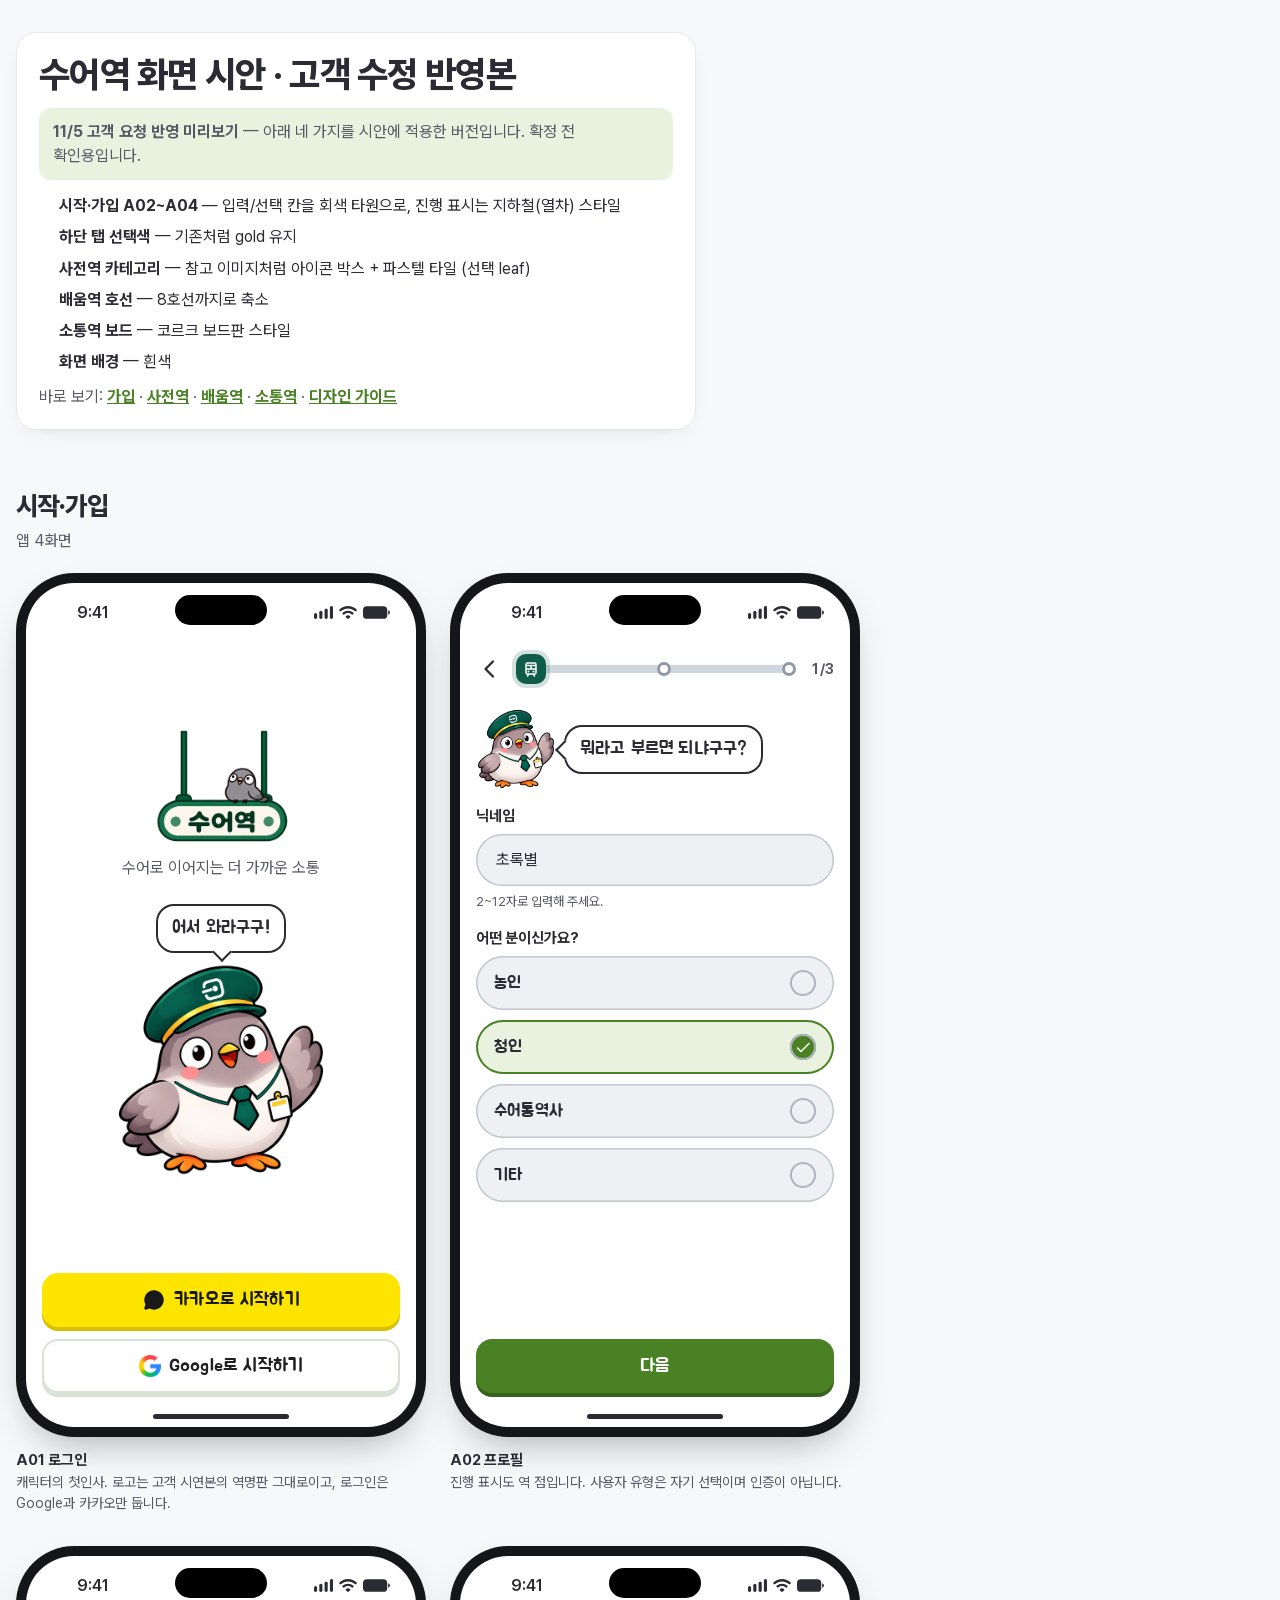
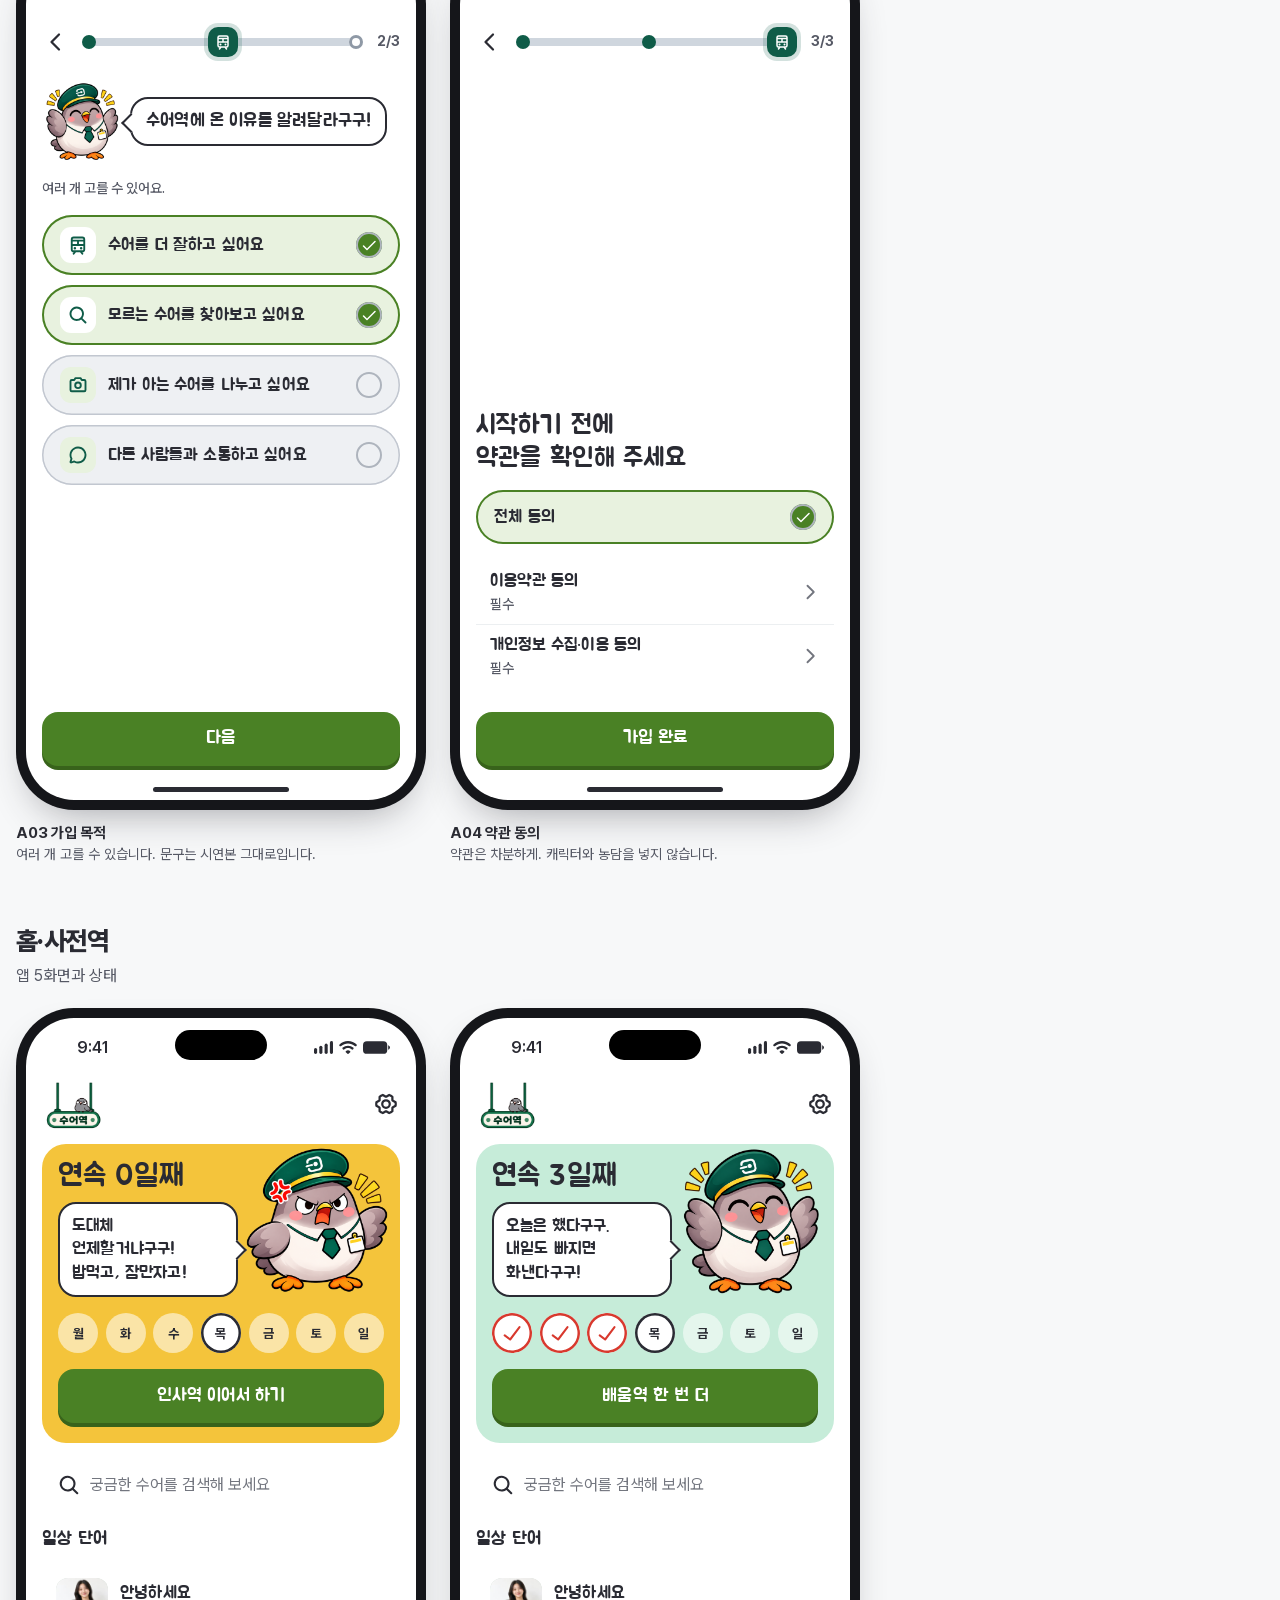
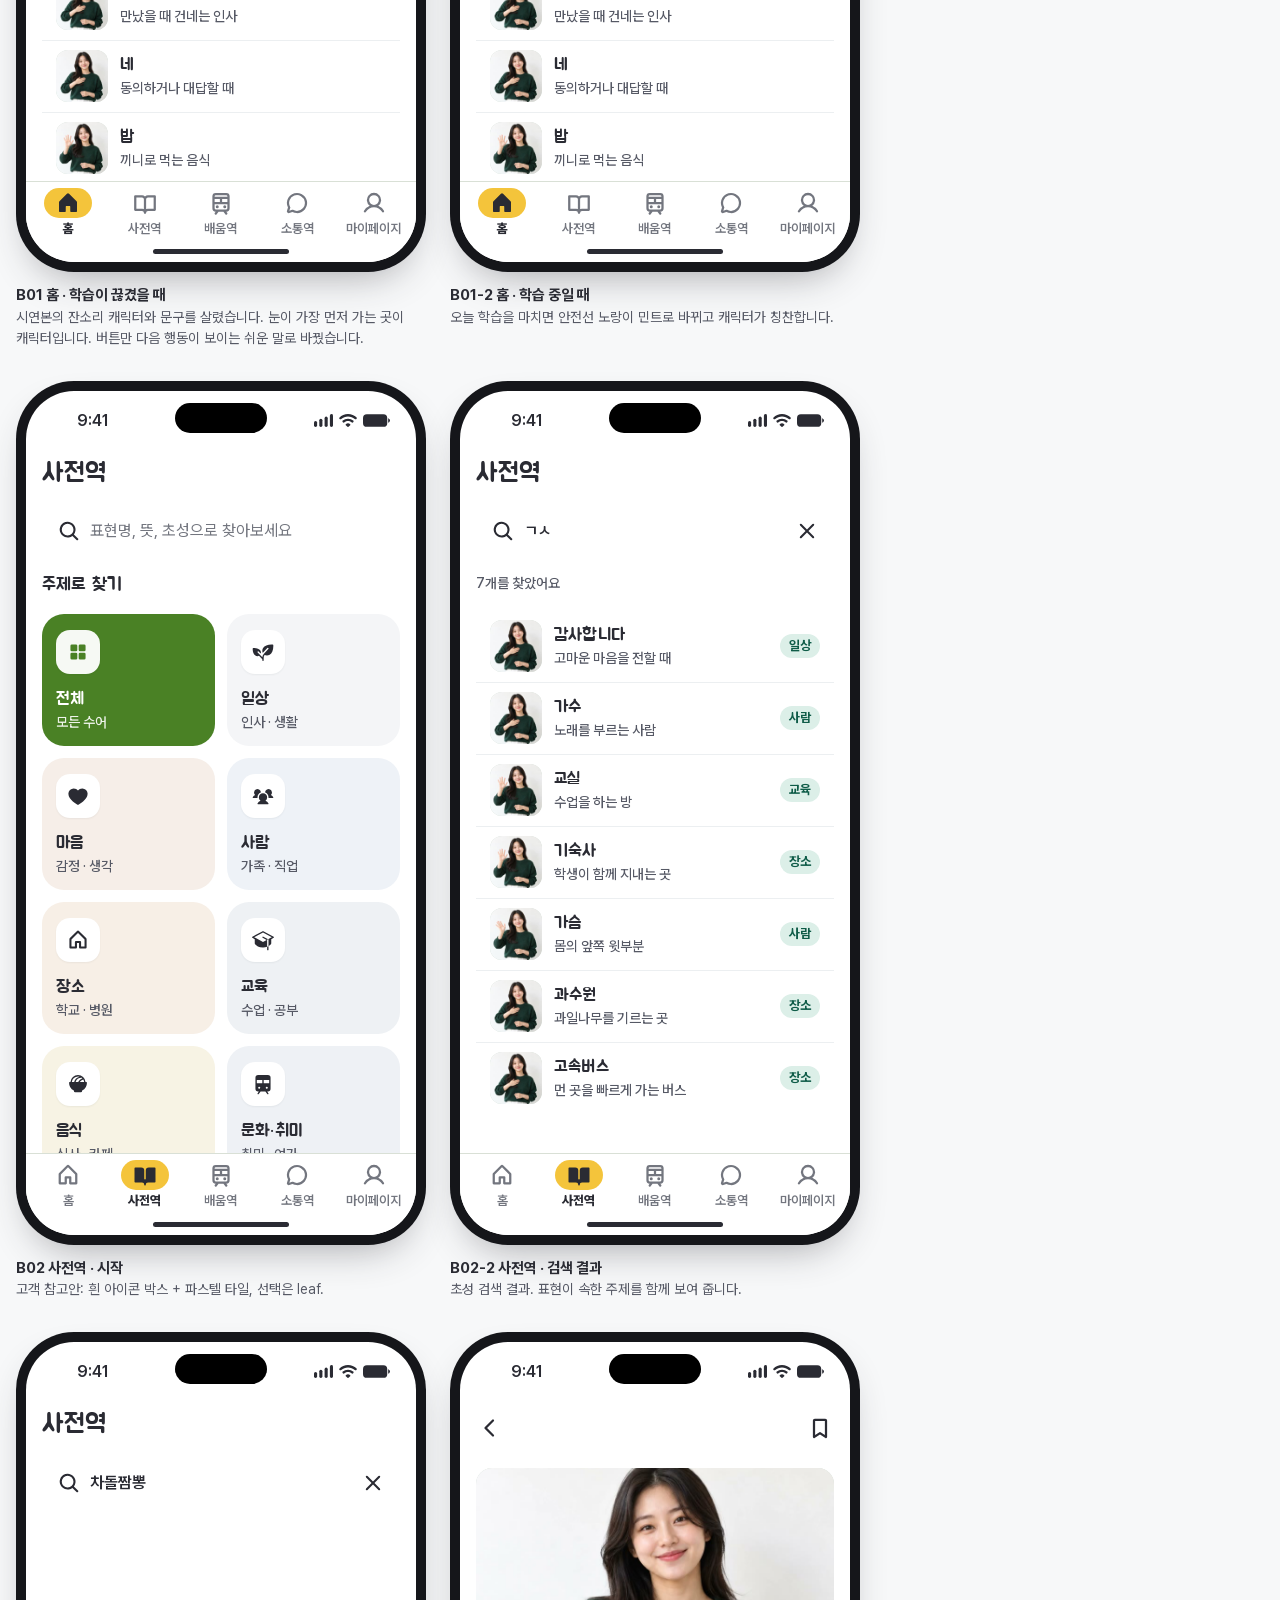
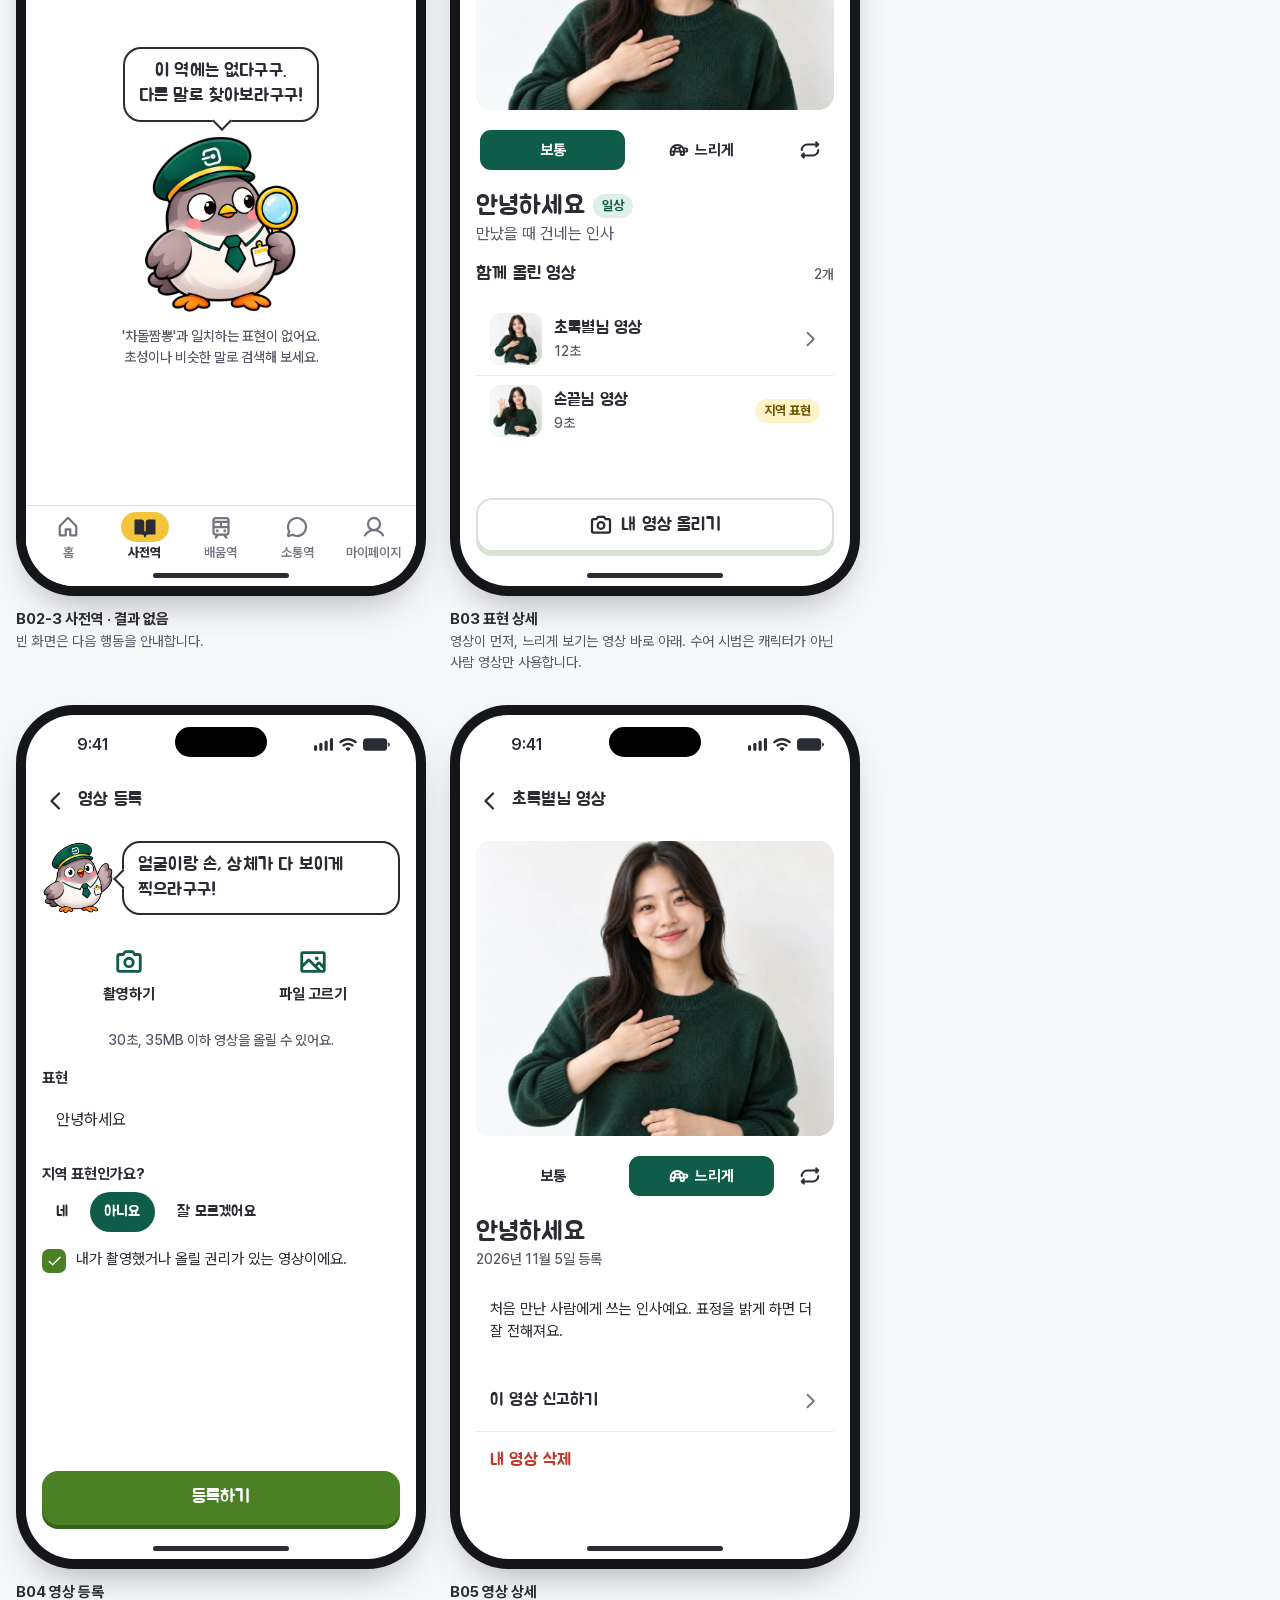
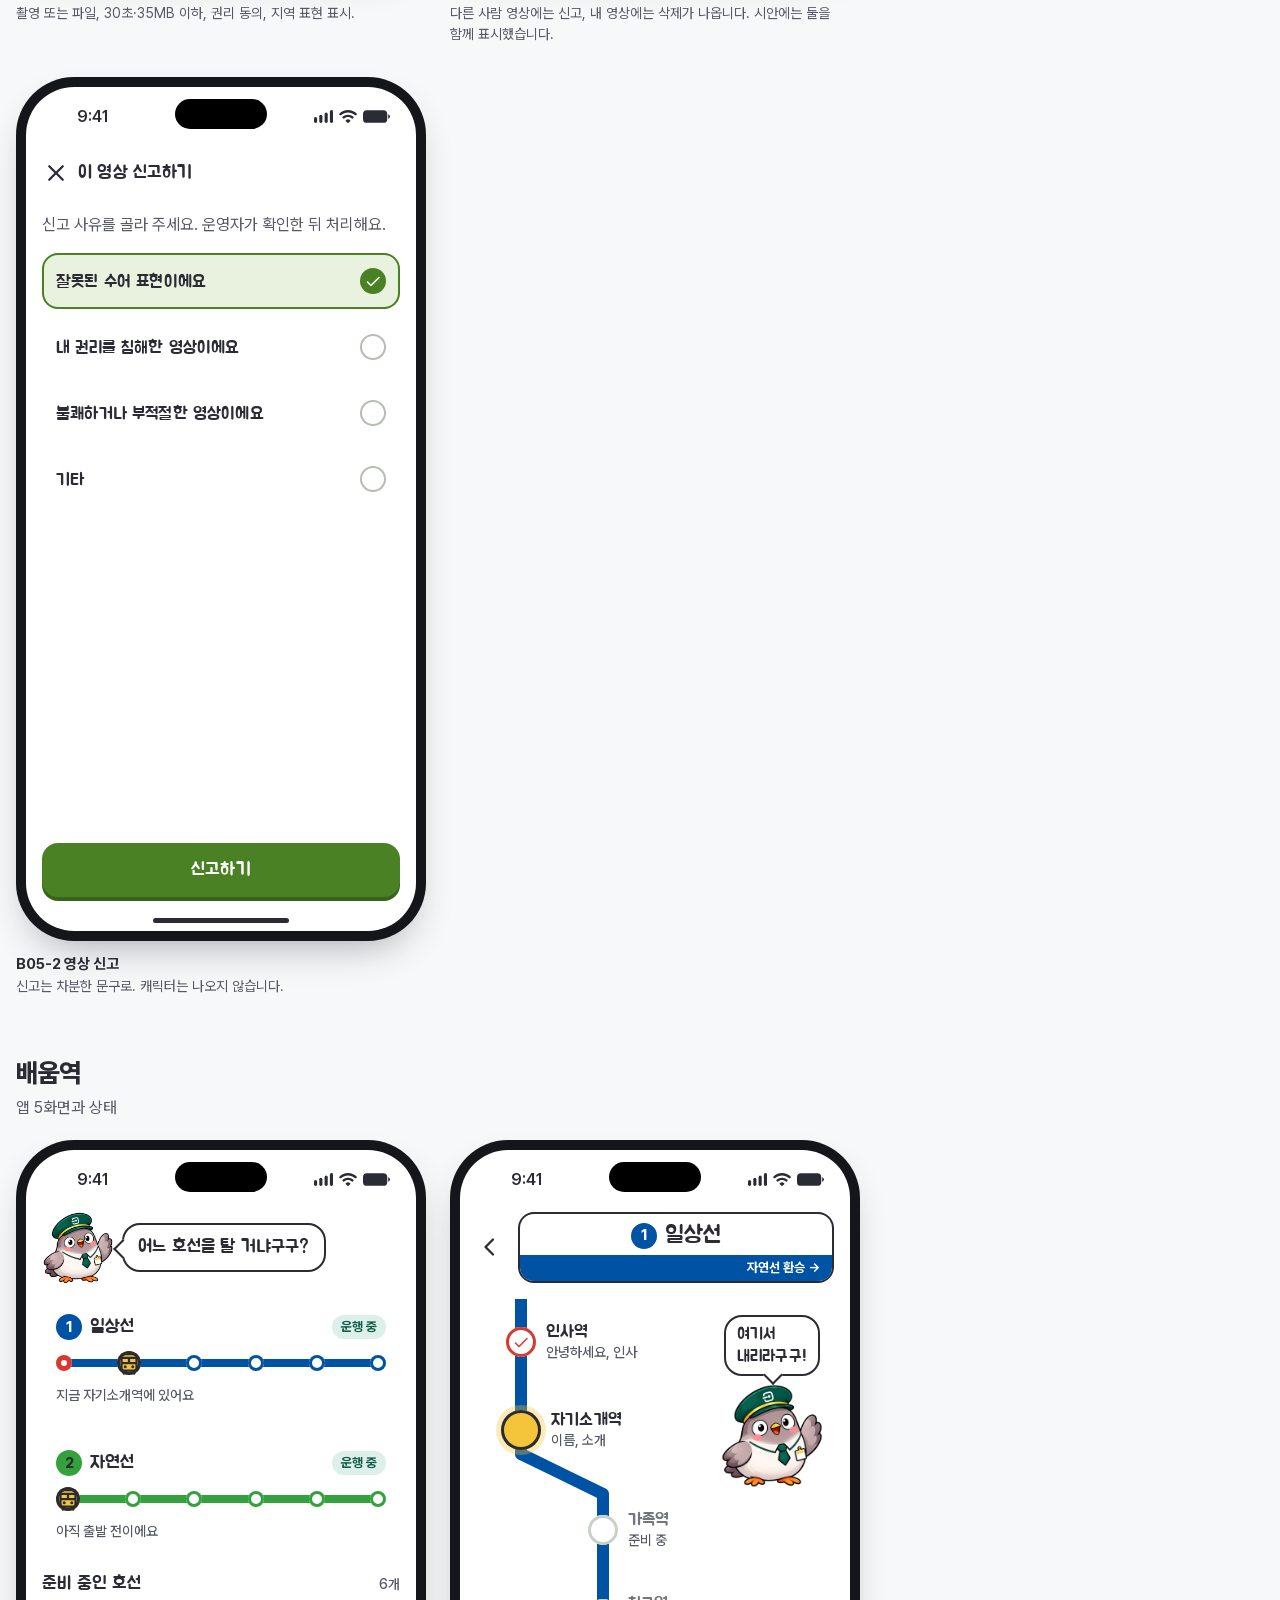
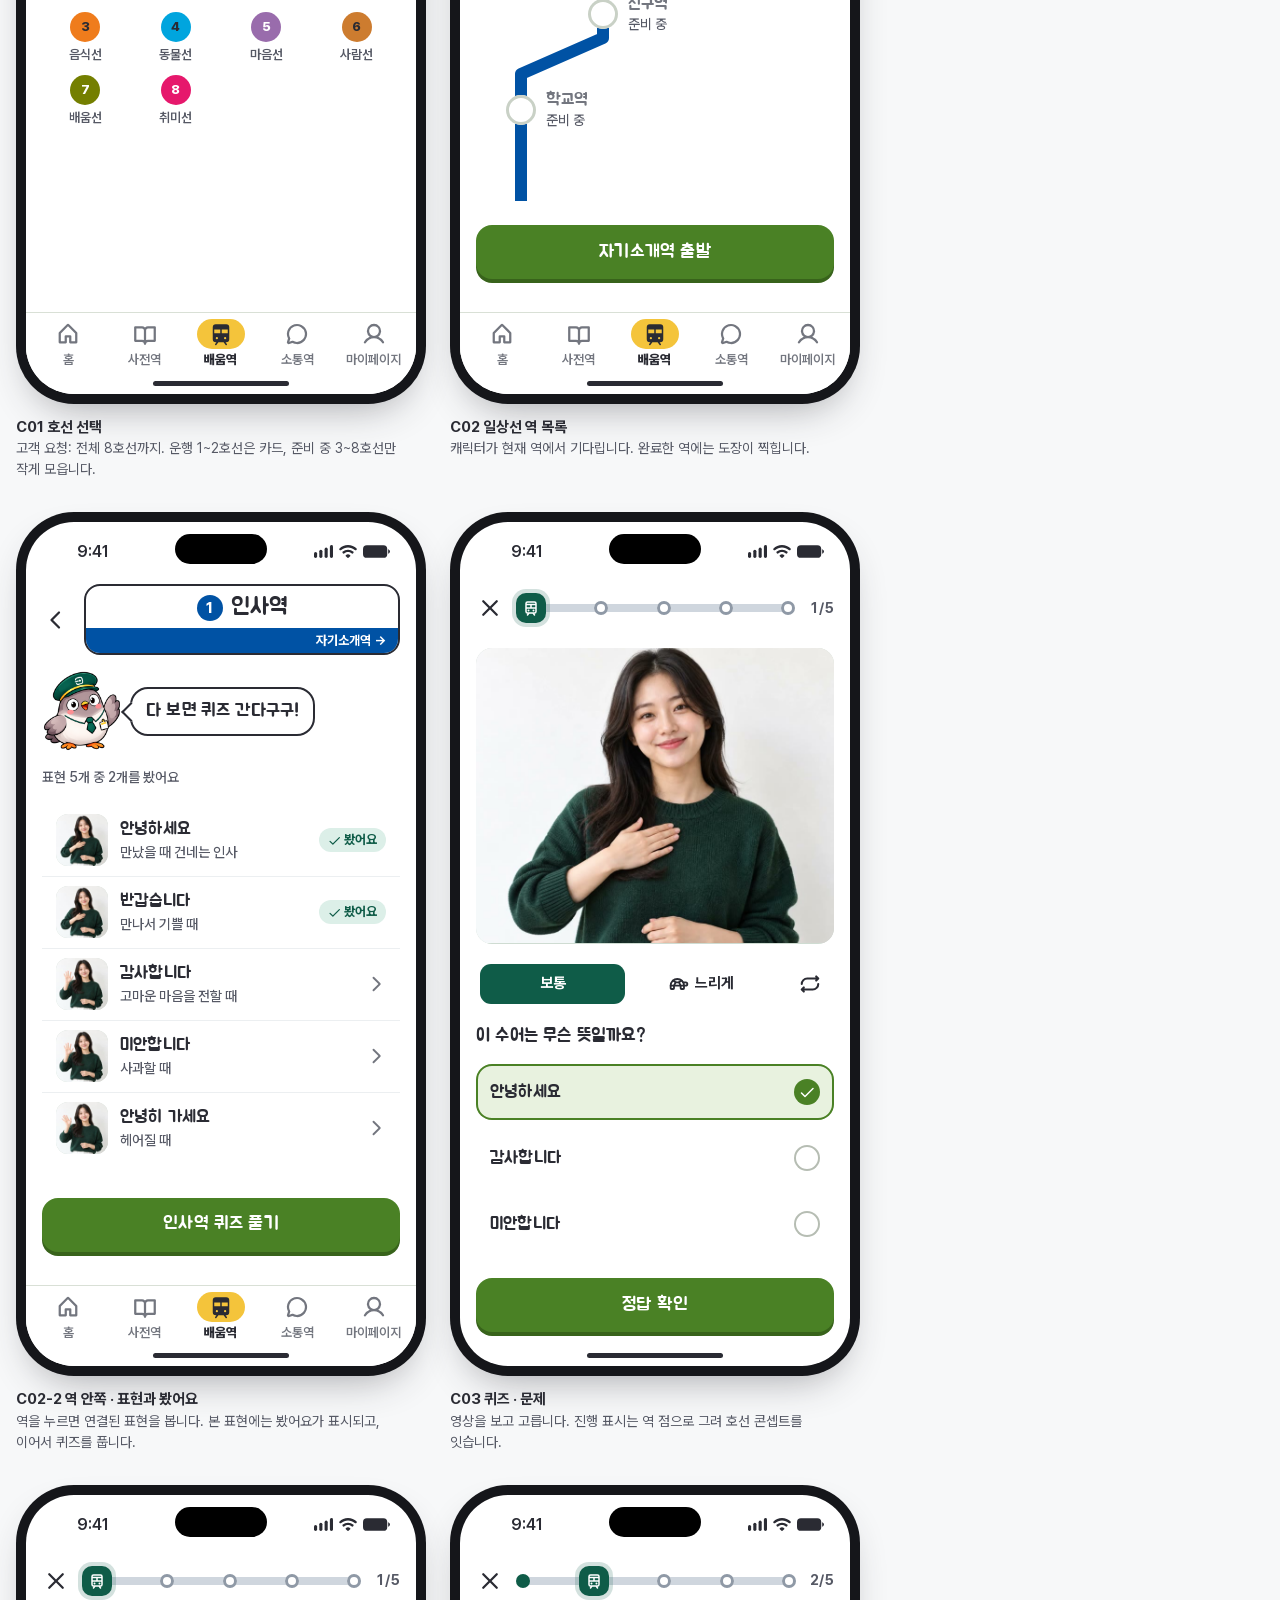
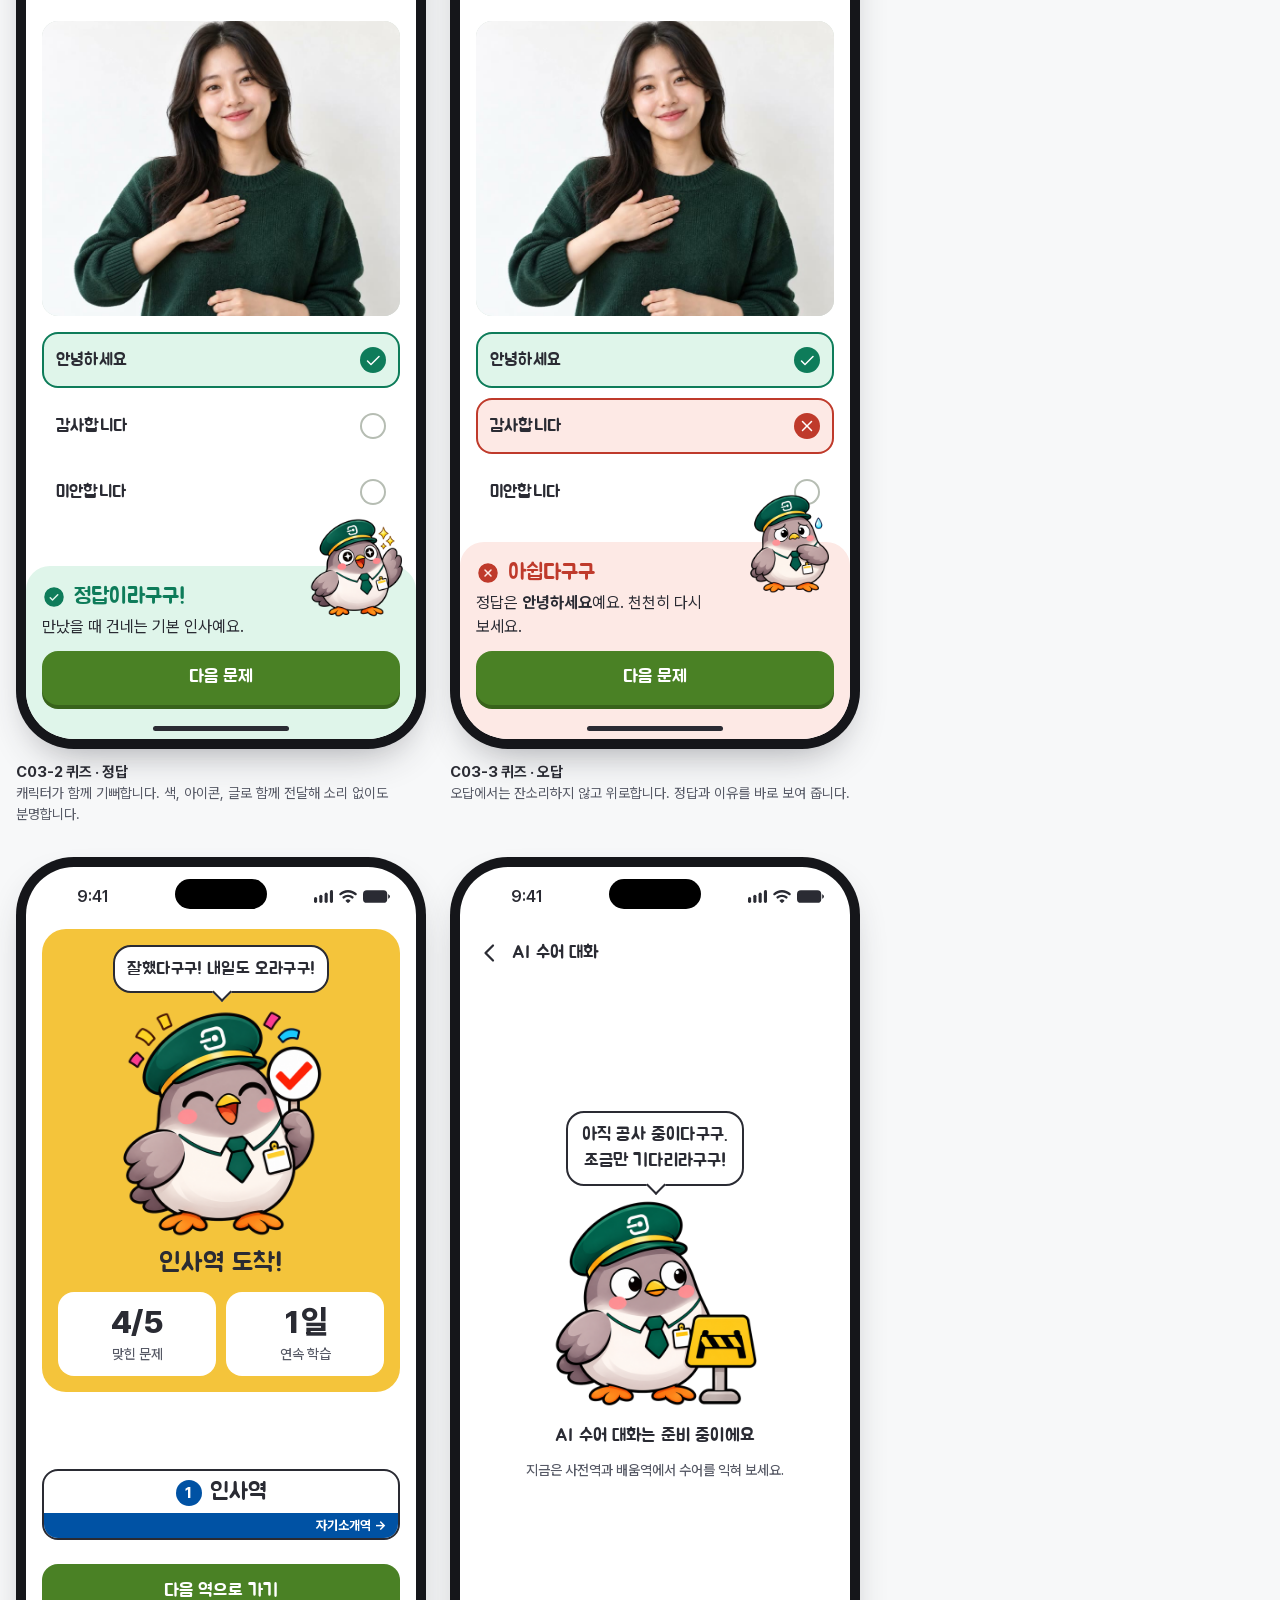
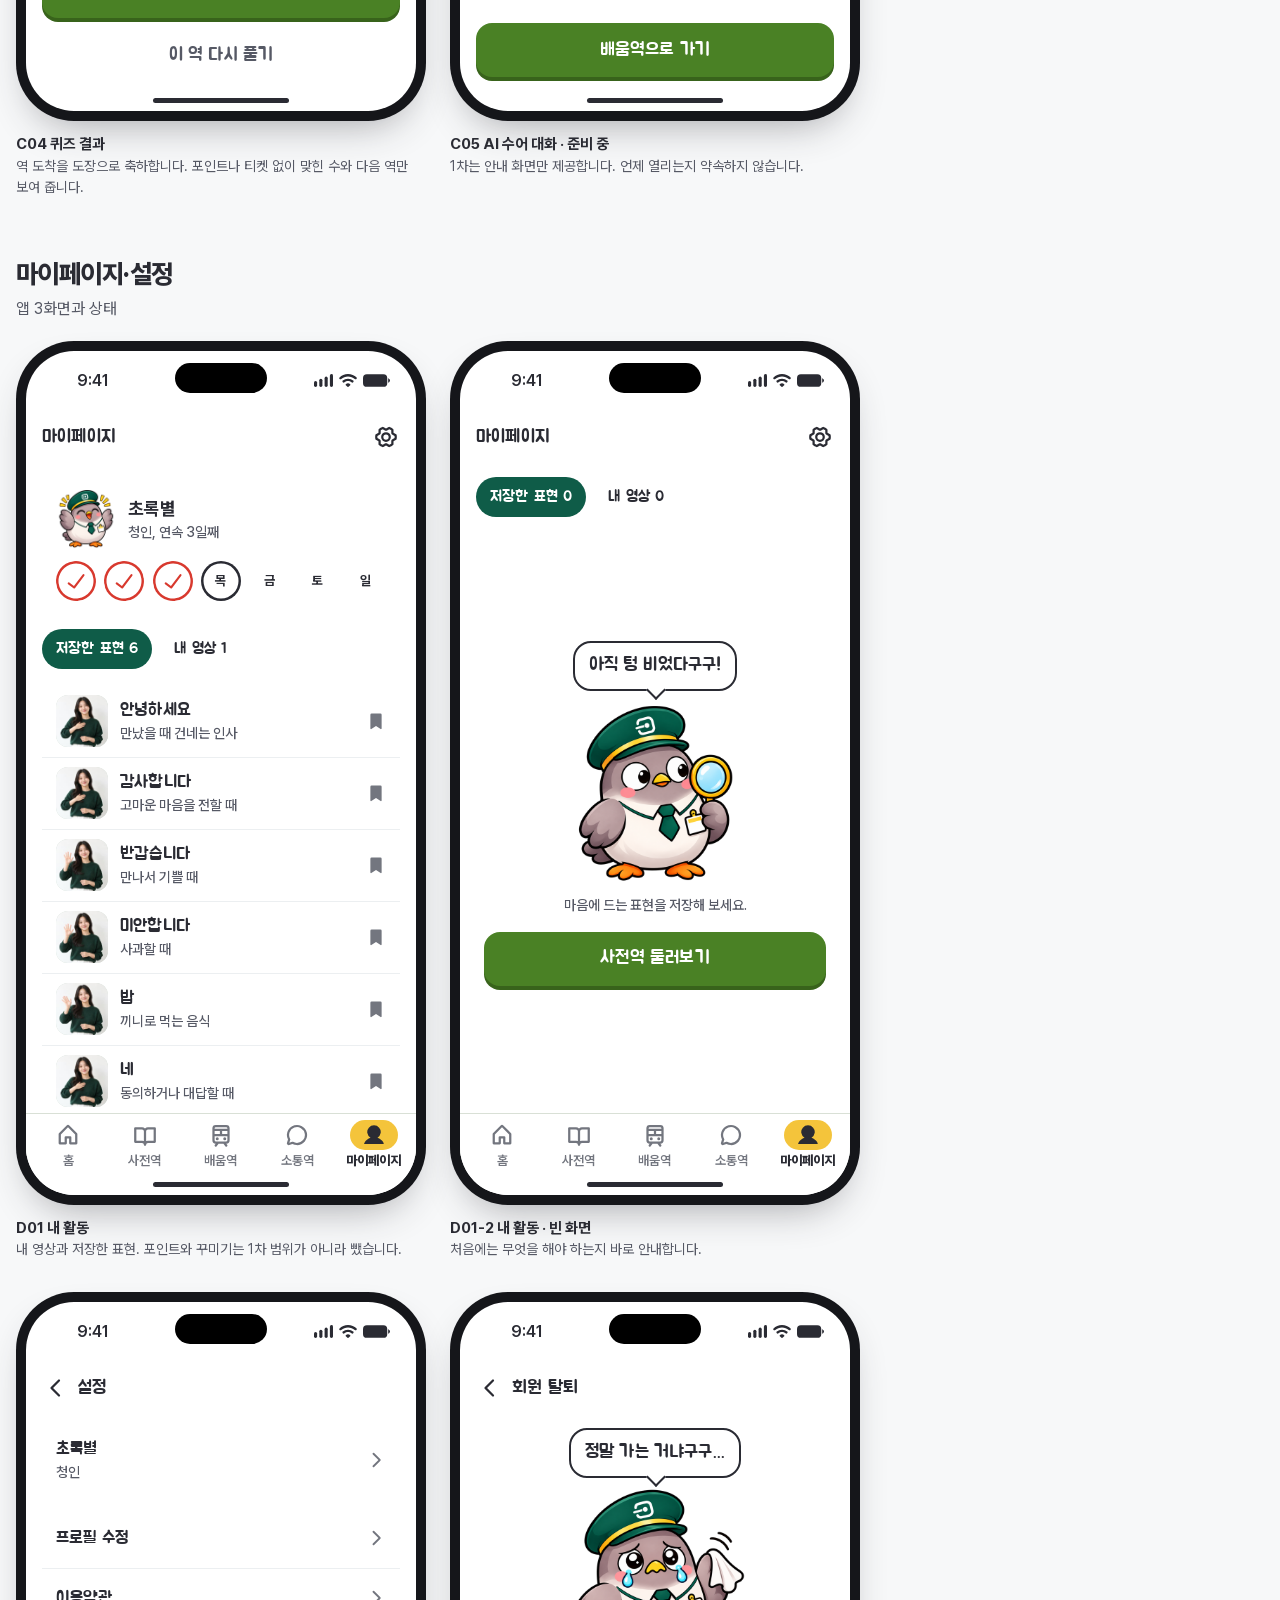
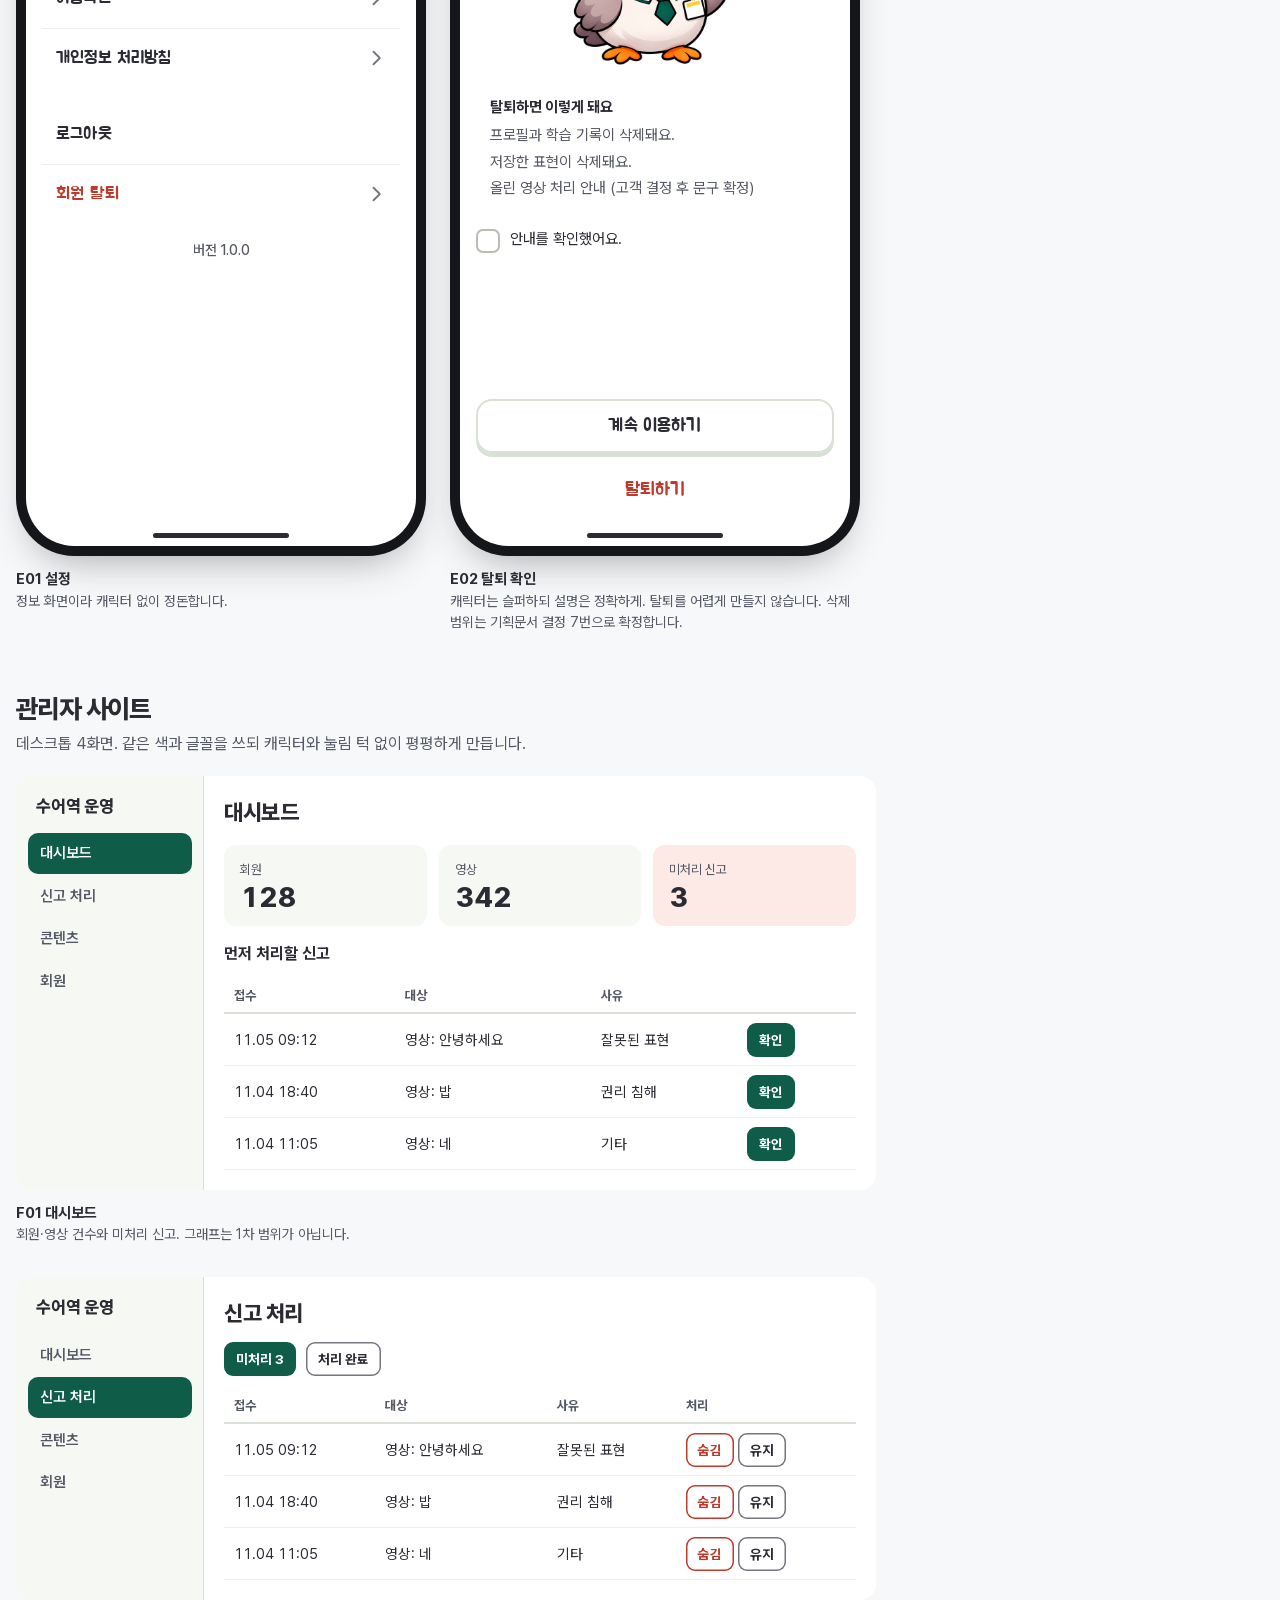
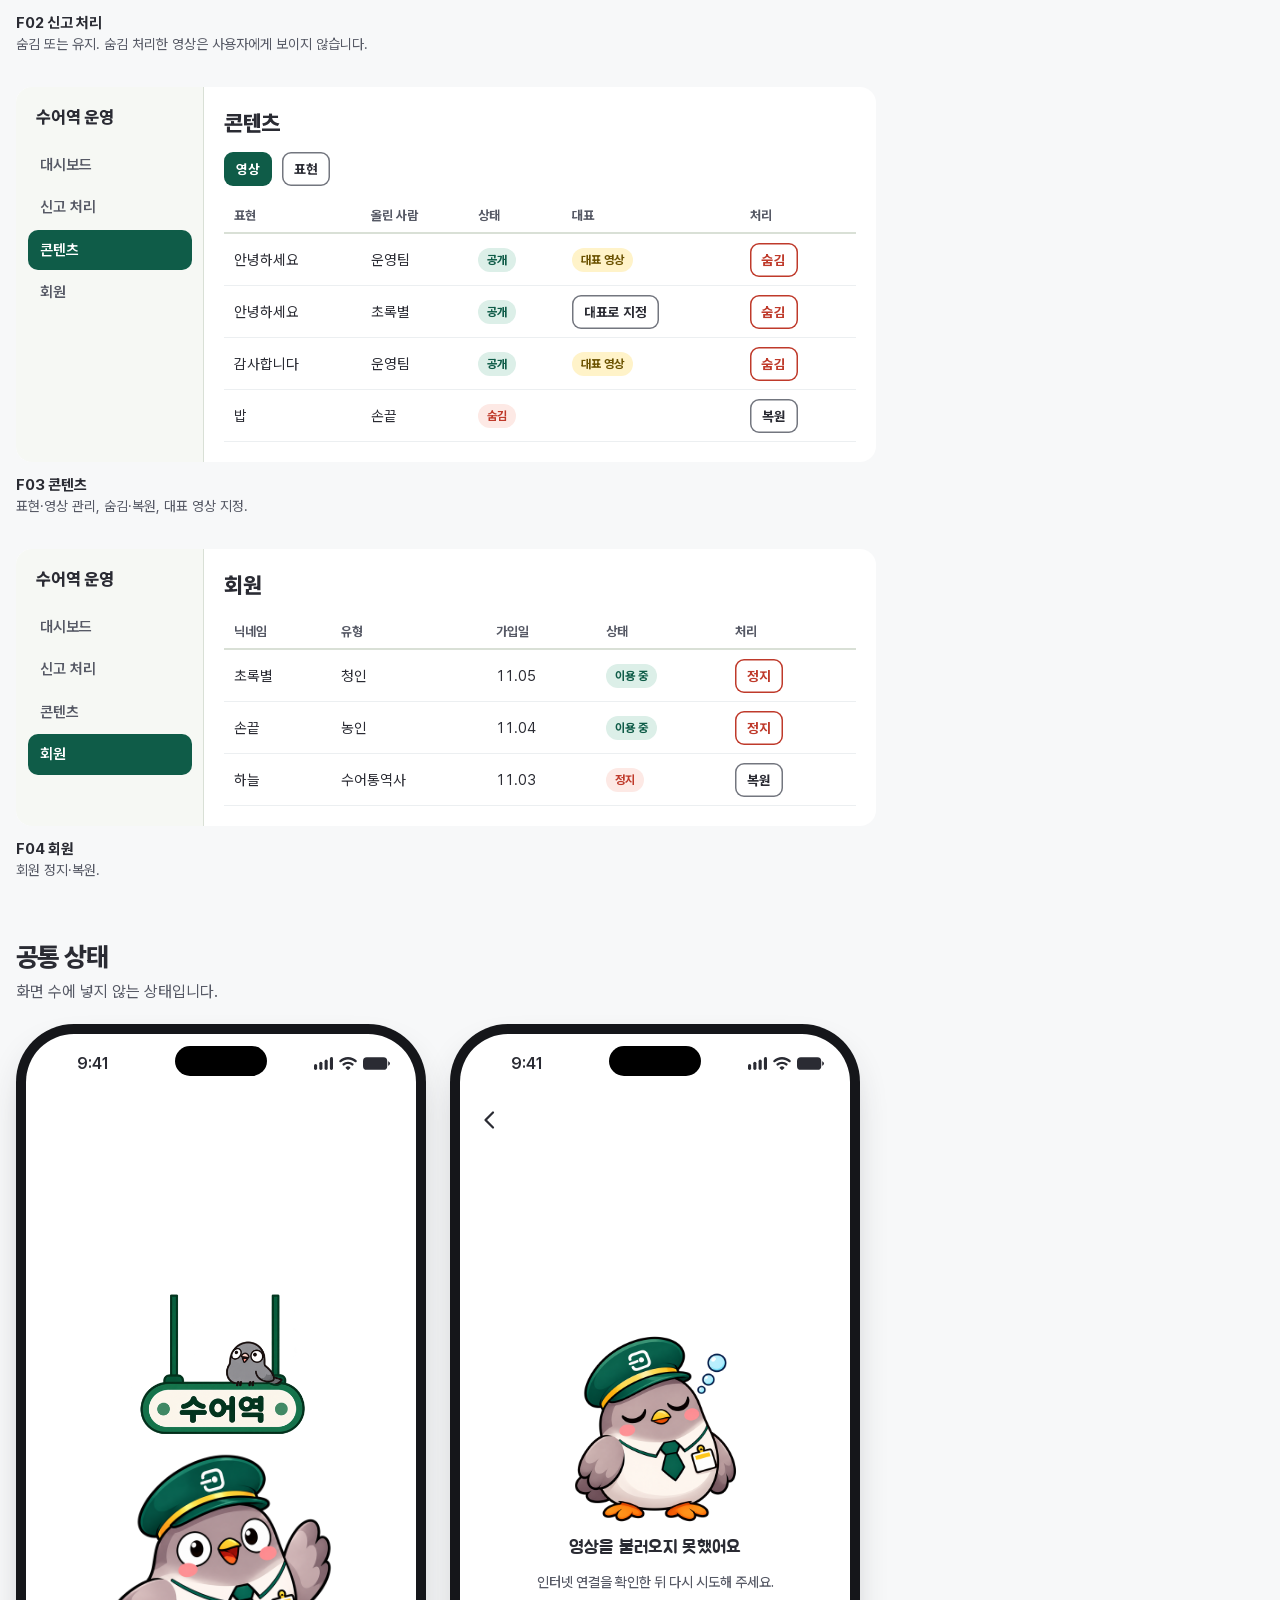
==== commit 6d6af913: "Show train icon on signup progress and refine oval fields." ====
--- a/index.html
+++ b/index.html
@@ -25,7 +25,7 @@
 <div class="grow"></div>
 </div><div class="cta"><button class="btn kakao"><svg class="ic" viewBox="0 0 256 256" aria-hidden="true"><path d="M232,128A104,104,0,0,1,79.12,219.82L45.07,231.17a16,16,0,0,1-20.24-20.24l11.35-34.05A104,104,0,1,1,232,128Z"/></svg>카카오로 시작하기</button>
 <button class="btn google"><img src="img/google-g.png" alt="">Google로 시작하기</button></div><div class="homebar" aria-hidden="true"></div></div></div><figcaption><b>A01 로그인</b>캐릭터의 첫인사. 로고는 고객 시연본의 역명판 그대로이고, 로그인은 Google과 카카오만 둡니다.</figcaption></figure><figure class="shot" id="A02"><div class="phone"><div class="screen"><div class="status"><span class="time">9:41</span><span class="glyphs" aria-hidden="true"><svg viewBox="0 0 20.33 13.67" width="19" height="13" fill="currentColor"><rect x="0" y="7.34" width="3.333" height="6.33" rx="1.667"/><rect x="5.667" y="5" width="3.333" height="8.67" rx="1.667"/><rect x="11.334" y="2.67" width="3.333" height="11" rx="1.667"/><rect x="17" y="0" width="3.333" height="13.67" rx="1.667"/></svg><svg viewBox="0 0 19.33 14.33" width="18" height="13" fill="currentColor"><path fill-rule="evenodd" d="M.416 5.543c.486.501 1.244.415 1.859-.129C4.306 3.58 6.837 2.635 9.669 2.635c2.832 0 5.377.974 7.394 2.779.6.559 1.358.616 1.859.129.5-.516.572-1.289.057-1.833C16.834 1.518 13.33 0 9.669 0 6.008 0 2.49 1.533.359 3.724c-.515.53-.458 1.303.057 1.833zm3.532 3.595c.558.544 1.273.487 1.903-.029 1.03-.816 2.402-1.375 3.818-1.361 1.402 0 2.775.545 3.819 1.375.629.516 1.373.545 1.916 0 .529-.544.615-1.375.057-1.89-1.387-1.246-3.475-2.12-5.778-2.12-2.302 0-4.405.874-5.778 2.12-.486.458-.586 1.246.057 1.905zm4.777 4.755c.615.587 1.258.587 1.873 0l1.159-1.117c.615-.602.744-1.361.043-1.876-.586-.416-1.33-.688-2.131-.688-.801 0-1.559.272-2.131.702-.701.501-.558 1.274.057 1.862l1.144 1.117z"/></svg><svg viewBox="0 0 29.33 13.67" width="27" height="13" fill="currentColor"><rect width="26.33" height="13.67" rx="4.2"/><path transform="translate(27.33 4.33)" d="M0 0v5c.6-.14 2-1.25 2-2.5S.6.14 0 0z"/></svg></span></div><div class="island" aria-hidden="true"></div><div class="body">
-<div class="top"><button class="iconbtn" aria-label="뒤로"><svg class="ic" viewBox="0 0 256 256" aria-hidden="true"><path d="M168.49,199.51a12,12,0,0,1-17,17l-80-80a12,12,0,0,1,0-17l80-80a12,12,0,0,1,17,17L97,128Z"/></svg></button><div class="prog" role="img" aria-label="3단계 중 1번째"><i class="n"></i><i class=""></i><i class=""></i></div><span class="caption" style="margin-left:6px;font-weight:700;font-variant-numeric:tabular-nums">1/3</span></div>
+<div class="top"><button class="iconbtn" aria-label="뒤로"><svg class="ic" viewBox="0 0 256 256" aria-hidden="true"><path d="M168.49,199.51a12,12,0,0,1-17,17l-80-80a12,12,0,0,1,0-17l80-80a12,12,0,0,1,17,17L97,128Z"/></svg></button><div class="prog" role="img" aria-label="3단계 중 1번째"><i class="n"><svg class="ic" viewBox="0 0 256 256" aria-hidden="true"><path d="M184,20H72A36,36,0,0,0,36,56V184a36,36,0,0,0,36,36h0l-9.6,12.8a12,12,0,1,0,19.2,14.4L102,220h52l20.4,27.2a12,12,0,0,0,19.2-14.4L184,220h0a36,36,0,0,0,36-36V56A36,36,0,0,0,184,20ZM60,116V84h56v32Zm80-32h56v32H140ZM72,44H184a12,12,0,0,1,12,12v4H60V56A12,12,0,0,1,72,44ZM184,196H72a12,12,0,0,1-12-12V140H196v44A12,12,0,0,1,184,196Zm-80-28a16,16,0,1,1-16-16A16,16,0,0,1,104,168Zm80,0a16,16,0,1,1-16-16A16,16,0,0,1,184,168Z"/></svg></i><i class=""></i><i class=""></i></div><span class="caption" style="margin-left:6px;font-weight:700;font-variant-numeric:tabular-nums">1/3</span></div>
 <div class="says"><img class="character " src="character/gugu/greet.png" width="80" height="80" alt=""><div class="bubble tail-l">뭐라고 부르면 되냐구구?</div></div>
 <div class="field"><label for="n">닉네임</label><div class="input" id="n">초록별</div><p class="help">2~12자로 입력해 주세요.</p></div>
 <div>
@@ -33,7 +33,7 @@
   <div class="stack"><button class="opt radio"><span class="txt">농인</span><span class="mark"></span></button><button class="opt radio sel"><span class="txt">청인</span><span class="mark"><svg class="ic" viewBox="0 0 256 256" aria-hidden="true"><path d="M232.49,80.49l-128,128a12,12,0,0,1-17,0l-56-56a12,12,0,1,1,17-17L96,183,215.51,63.51a12,12,0,0,1,17,17Z"/></svg></span></button><button class="opt radio"><span class="txt">수어통역사</span><span class="mark"></span></button><button class="opt radio"><span class="txt">기타</span><span class="mark"></span></button></div>
 </div>
 </div><div class="cta"><button class="btn">다음</button></div><div class="homebar" aria-hidden="true"></div></div></div><figcaption><b>A02 프로필</b>진행 표시도 역 점입니다. 사용자 유형은 자기 선택이며 인증이 아닙니다.</figcaption></figure><figure class="shot" id="A03"><div class="phone"><div class="screen"><div class="status"><span class="time">9:41</span><span class="glyphs" aria-hidden="true"><svg viewBox="0 0 20.33 13.67" width="19" height="13" fill="currentColor"><rect x="0" y="7.34" width="3.333" height="6.33" rx="1.667"/><rect x="5.667" y="5" width="3.333" height="8.67" rx="1.667"/><rect x="11.334" y="2.67" width="3.333" height="11" rx="1.667"/><rect x="17" y="0" width="3.333" height="13.67" rx="1.667"/></svg><svg viewBox="0 0 19.33 14.33" width="18" height="13" fill="currentColor"><path fill-rule="evenodd" d="M.416 5.543c.486.501 1.244.415 1.859-.129C4.306 3.58 6.837 2.635 9.669 2.635c2.832 0 5.377.974 7.394 2.779.6.559 1.358.616 1.859.129.5-.516.572-1.289.057-1.833C16.834 1.518 13.33 0 9.669 0 6.008 0 2.49 1.533.359 3.724c-.515.53-.458 1.303.057 1.833zm3.532 3.595c.558.544 1.273.487 1.903-.029 1.03-.816 2.402-1.375 3.818-1.361 1.402 0 2.775.545 3.819 1.375.629.516 1.373.545 1.916 0 .529-.544.615-1.375.057-1.89-1.387-1.246-3.475-2.12-5.778-2.12-2.302 0-4.405.874-5.778 2.12-.486.458-.586 1.246.057 1.905zm4.777 4.755c.615.587 1.258.587 1.873 0l1.159-1.117c.615-.602.744-1.361.043-1.876-.586-.416-1.33-.688-2.131-.688-.801 0-1.559.272-2.131.702-.701.501-.558 1.274.057 1.862l1.144 1.117z"/></svg><svg viewBox="0 0 29.33 13.67" width="27" height="13" fill="currentColor"><rect width="26.33" height="13.67" rx="4.2"/><path transform="translate(27.33 4.33)" d="M0 0v5c.6-.14 2-1.25 2-2.5S.6.14 0 0z"/></svg></span></div><div class="island" aria-hidden="true"></div><div class="body">
-<div class="top"><button class="iconbtn" aria-label="뒤로"><svg class="ic" viewBox="0 0 256 256" aria-hidden="true"><path d="M168.49,199.51a12,12,0,0,1-17,17l-80-80a12,12,0,0,1,0-17l80-80a12,12,0,0,1,17,17L97,128Z"/></svg></button><div class="prog" role="img" aria-label="3단계 중 2번째"><i class="d"></i><i class="n"></i><i class=""></i></div><span class="caption" style="margin-left:6px;font-weight:700;font-variant-numeric:tabular-nums">2/3</span></div>
+<div class="top"><button class="iconbtn" aria-label="뒤로"><svg class="ic" viewBox="0 0 256 256" aria-hidden="true"><path d="M168.49,199.51a12,12,0,0,1-17,17l-80-80a12,12,0,0,1,0-17l80-80a12,12,0,0,1,17,17L97,128Z"/></svg></button><div class="prog" role="img" aria-label="3단계 중 2번째"><i class="d"></i><i class="n"><svg class="ic" viewBox="0 0 256 256" aria-hidden="true"><path d="M184,20H72A36,36,0,0,0,36,56V184a36,36,0,0,0,36,36h0l-9.6,12.8a12,12,0,1,0,19.2,14.4L102,220h52l20.4,27.2a12,12,0,0,0,19.2-14.4L184,220h0a36,36,0,0,0,36-36V56A36,36,0,0,0,184,20ZM60,116V84h56v32Zm80-32h56v32H140ZM72,44H184a12,12,0,0,1,12,12v4H60V56A12,12,0,0,1,72,44ZM184,196H72a12,12,0,0,1-12-12V140H196v44A12,12,0,0,1,184,196Zm-80-28a16,16,0,1,1-16-16A16,16,0,0,1,104,168Zm80,0a16,16,0,1,1-16-16A16,16,0,0,1,184,168Z"/></svg></i><i class=""></i></div><span class="caption" style="margin-left:6px;font-weight:700;font-variant-numeric:tabular-nums">2/3</span></div>
 <div class="says"><img class="character " src="character/gugu/cheer.png" width="80" height="80" alt=""><div class="bubble tail-l">수어역에 온 이유를 알려달라구구!</div></div>
 <p class="muted small">여러 개 고를 수 있어요.</p>
 <div class="stack">
@@ -43,7 +43,7 @@
 <button class="opt "><span class="lead"><svg class="ic" viewBox="0 0 256 256" aria-hidden="true"><path d="M128,20A108,108,0,0,0,31.85,177.23L21,209.66A20,20,0,0,0,46.34,235l32.43-10.81A108,108,0,1,0,128,20Zm0,192a84,84,0,0,1-42.06-11.27,12,12,0,0,0-6-1.62,12.1,12.1,0,0,0-3.8.62l-29.79,9.93,9.93-29.79a12,12,0,0,0-1-9.81A84,84,0,1,1,128,212Z"/></svg></span><span class="txt">다른 사람들과 소통하고 싶어요</span><span class="mark"></span></button>
 </div>
 </div><div class="cta"><button class="btn">다음</button></div><div class="homebar" aria-hidden="true"></div></div></div><figcaption><b>A03 가입 목적</b>여러 개 고를 수 있습니다. 문구는 시연본 그대로입니다.</figcaption></figure><figure class="shot" id="A04"><div class="phone"><div class="screen"><div class="status"><span class="time">9:41</span><span class="glyphs" aria-hidden="true"><svg viewBox="0 0 20.33 13.67" width="19" height="13" fill="currentColor"><rect x="0" y="7.34" width="3.333" height="6.33" rx="1.667"/><rect x="5.667" y="5" width="3.333" height="8.67" rx="1.667"/><rect x="11.334" y="2.67" width="3.333" height="11" rx="1.667"/><rect x="17" y="0" width="3.333" height="13.67" rx="1.667"/></svg><svg viewBox="0 0 19.33 14.33" width="18" height="13" fill="currentColor"><path fill-rule="evenodd" d="M.416 5.543c.486.501 1.244.415 1.859-.129C4.306 3.58 6.837 2.635 9.669 2.635c2.832 0 5.377.974 7.394 2.779.6.559 1.358.616 1.859.129.5-.516.572-1.289.057-1.833C16.834 1.518 13.33 0 9.669 0 6.008 0 2.49 1.533.359 3.724c-.515.53-.458 1.303.057 1.833zm3.532 3.595c.558.544 1.273.487 1.903-.029 1.03-.816 2.402-1.375 3.818-1.361 1.402 0 2.775.545 3.819 1.375.629.516 1.373.545 1.916 0 .529-.544.615-1.375.057-1.89-1.387-1.246-3.475-2.12-5.778-2.12-2.302 0-4.405.874-5.778 2.12-.486.458-.586 1.246.057 1.905zm4.777 4.755c.615.587 1.258.587 1.873 0l1.159-1.117c.615-.602.744-1.361.043-1.876-.586-.416-1.33-.688-2.131-.688-.801 0-1.559.272-2.131.702-.701.501-.558 1.274.057 1.862l1.144 1.117z"/></svg><svg viewBox="0 0 29.33 13.67" width="27" height="13" fill="currentColor"><rect width="26.33" height="13.67" rx="4.2"/><path transform="translate(27.33 4.33)" d="M0 0v5c.6-.14 2-1.25 2-2.5S.6.14 0 0z"/></svg></span></div><div class="island" aria-hidden="true"></div><div class="body">
-<div class="top"><button class="iconbtn" aria-label="뒤로"><svg class="ic" viewBox="0 0 256 256" aria-hidden="true"><path d="M168.49,199.51a12,12,0,0,1-17,17l-80-80a12,12,0,0,1,0-17l80-80a12,12,0,0,1,17,17L97,128Z"/></svg></button><div class="prog" role="img" aria-label="3단계 중 3번째"><i class="d"></i><i class="d"></i><i class="n"></i></div><span class="caption" style="margin-left:6px;font-weight:700;font-variant-numeric:tabular-nums">3/3</span></div>
+<div class="top"><button class="iconbtn" aria-label="뒤로"><svg class="ic" viewBox="0 0 256 256" aria-hidden="true"><path d="M168.49,199.51a12,12,0,0,1-17,17l-80-80a12,12,0,0,1,0-17l80-80a12,12,0,0,1,17,17L97,128Z"/></svg></button><div class="prog" role="img" aria-label="3단계 중 3번째"><i class="d"></i><i class="d"></i><i class="n"><svg class="ic" viewBox="0 0 256 256" aria-hidden="true"><path d="M184,20H72A36,36,0,0,0,36,56V184a36,36,0,0,0,36,36h0l-9.6,12.8a12,12,0,1,0,19.2,14.4L102,220h52l20.4,27.2a12,12,0,0,0,19.2-14.4L184,220h0a36,36,0,0,0,36-36V56A36,36,0,0,0,184,20ZM60,116V84h56v32Zm80-32h56v32H140ZM72,44H184a12,12,0,0,1,12,12v4H60V56A12,12,0,0,1,72,44ZM184,196H72a12,12,0,0,1-12-12V140H196v44A12,12,0,0,1,184,196Zm-80-28a16,16,0,1,1-16-16A16,16,0,0,1,104,168Zm80,0a16,16,0,1,1-16-16A16,16,0,0,1,184,168Z"/></svg></i></div><span class="caption" style="margin-left:6px;font-weight:700;font-variant-numeric:tabular-nums">3/3</span></div>
 <div class="grow"></div>
 <h2 class="title">시작하기 전에<br>약관을 확인해 주세요</h2>
 <div class="stack">
@@ -70,7 +70,7 @@
 <h2 class="title" style="padding-top:4px">사전역</h2>
 <div class="search"><svg class="ic" viewBox="0 0 256 256" aria-hidden="true"><path d="M232.49,215.51,185,168a92.12,92.12,0,1,0-17,17l47.53,47.54a12,12,0,0,0,17-17ZM44,112a68,68,0,1,1,68,68A68.07,68.07,0,0,1,44,112Z"/></svg>표현명, 뜻, 초성으로 찾아보세요</div>
 <h3 class="heading">주제로 찾기</h3>
-<div class="cats"><button class="cat on" style="--c:#eef6e8"><span class="cat-ico"><svg class="ic" viewBox="0 0 256 256" aria-hidden="true"><path d="M120,56v48a16,16,0,0,1-16,16H56a16,16,0,0,1-16-16V56A16,16,0,0,1,56,40h48A16,16,0,0,1,120,56Zm80-16H152a16,16,0,0,0-16,16v48a16,16,0,0,0,16,16h48a16,16,0,0,0,16-16V56A16,16,0,0,0,200,40Zm-96,96H56a16,16,0,0,0-16,16v48a16,16,0,0,0,16,16h48a16,16,0,0,0,16-16V152A16,16,0,0,0,104,136Zm96,0H152a16,16,0,0,0-16,16v48a16,16,0,0,0,16,16h48a16,16,0,0,0,16-16V152A16,16,0,0,0,200,136Z"/></svg></span><span><b>전체</b><small>모든 수어</small></span></button><button class="cat" style="--c:#f4f5f7"><span class="cat-ico"><svg class="ic" viewBox="0 0 256 256" aria-hidden="true"><path d="M205.41,159.07a60.9,60.9,0,0,1-31.83,8.86,71.71,71.71,0,0,1-27.36-5.66A55.55,55.55,0,0,0,136,194.51V224a8,8,0,0,1-8.53,8,8.18,8.18,0,0,1-7.47-8.25V211.31L81.38,172.69A52.5,52.5,0,0,1,63.44,176a45.82,45.82,0,0,1-23.92-6.67C17.73,156.09,6,125.62,8.27,87.79a8,8,0,0,1,7.52-7.52c37.83-2.23,68.3,9.46,81.5,31.25A46,46,0,0,1,103.74,140a4,4,0,0,1-6.89,2.43l-19.2-20.1a8,8,0,0,0-11.31,11.31l53.88,55.25c.06-.78.13-1.56.21-2.33a68.56,68.56,0,0,1,18.64-39.46l50.59-53.46a8,8,0,0,0-11.31-11.32l-49,51.82a4,4,0,0,1-6.78-1.74c-4.74-17.48-2.65-34.88,6.4-49.82,17.86-29.48,59.42-45.26,111.18-42.22a8,8,0,0,1,7.52,7.52C250.67,99.65,234.89,141.21,205.41,159.07Z"/></svg></span><span><b>일상</b><small>인사 · 생활</small></span></button><button class="cat" style="--c:#f6eee8"><span class="cat-ico"><svg class="ic" viewBox="0 0 256 256" aria-hidden="true"><path d="M240,102c0,70-103.79,126.66-108.21,129a8,8,0,0,1-7.58,0C119.79,228.66,16,172,16,102A62.07,62.07,0,0,1,78,40c20.65,0,38.73,8.88,50,23.89C139.27,48.88,157.35,40,178,40A62.07,62.07,0,0,1,240,102Z"/></svg></span><span><b>마음</b><small>감정 · 생각</small></span></button><button class="cat" style="--c:#eef2f7"><span class="cat-ico"><svg class="ic" viewBox="0 0 256 256" aria-hidden="true"><path d="M64.12,147.8a4,4,0,0,1-4,4.2H16a8,8,0,0,1-7.8-6.17,8.35,8.35,0,0,1,1.62-6.93A67.79,67.79,0,0,1,37,117.51a40,40,0,1,1,66.46-35.8,3.94,3.94,0,0,1-2.27,4.18A64.08,64.08,0,0,0,64,144C64,145.28,64,146.54,64.12,147.8Zm182-8.91A67.76,67.76,0,0,0,219,117.51a40,40,0,1,0-66.46-35.8,3.94,3.94,0,0,0,2.27,4.18A64.08,64.08,0,0,1,192,144c0,1.28,0,2.54-.12,3.8a4,4,0,0,0,4,4.2H240a8,8,0,0,0,7.8-6.17A8.33,8.33,0,0,0,246.17,138.89Zm-89,43.18a48,48,0,1,0-58.37,0A72.13,72.13,0,0,0,65.07,212,8,8,0,0,0,72,224H184a8,8,0,0,0,6.93-12A72.15,72.15,0,0,0,157.19,182.07Z"/></svg></span><span><b>사람</b><small>가족 · 직업</small></span></button><button class="cat" style="--c:#f7efe6"><span class="cat-ico"><svg class="ic" viewBox="0 0 256 256" aria-hidden="true"><path d="M222.14,105.85l-80-80a20,20,0,0,0-28.28,0l-80,80A19.86,19.86,0,0,0,28,120v96a12,12,0,0,0,12,12h64a12,12,0,0,0,12-12V164h24v52a12,12,0,0,0,12,12h64a12,12,0,0,0,12-12V120A19.86,19.86,0,0,0,222.14,105.85ZM204,204H164V152a12,12,0,0,0-12-12H104a12,12,0,0,0-12,12v52H52V121.65l76-76,76,76Z"/></svg></span><span><b>장소</b><small>학교 · 병원</small></span></button><button class="cat" style="--c:#eef1f4"><span class="cat-ico"><svg class="ic" viewBox="0 0 256 256" aria-hidden="true"><path d="M176,207.24a119,119,0,0,0,16-7.73V240a8,8,0,0,1-16,0Zm11.76-88.43-56-29.87a8,8,0,0,0-7.52,14.12L171,128l17-9.06Zm64-29.87-120-64a8,8,0,0,0-7.52,0l-120,64a8,8,0,0,0,0,14.12L32,117.87v48.42a15.91,15.91,0,0,0,4.06,10.65C49.16,191.53,78.51,216,128,216a130,130,0,0,0,48-8.76V130.67L171,128l-43,22.93L43.83,106l0,0L25,96,128,41.07,231,96l-18.78,10-.06,0L188,118.94a8,8,0,0,1,4,6.93v73.64a115.63,115.63,0,0,0,27.94-22.57A15.91,15.91,0,0,0,224,166.29V117.87l27.76-14.81a8,8,0,0,0,0-14.12Z"/></svg></span><span><b>교육</b><small>수업 · 공부</small></span></button><button class="cat" style="--c:#f7f3e4"><span class="cat-ico"><svg class="ic" viewBox="0 0 256 256" aria-hidden="true"><path d="M224,104h-8.37a88,88,0,0,0-175.26,0H32a8,8,0,0,0-8,8,104.35,104.35,0,0,0,56,92.28V208a16,16,0,0,0,16,16h64a16,16,0,0,0,16-16v-3.72A104.35,104.35,0,0,0,232,112,8,8,0,0,0,224,104ZM173.48,56.23q2.75,2.25,5.27,4.75a87.92,87.92,0,0,0-49.15,43H100.1A72.26,72.26,0,0,1,168,56C169.83,56,171.66,56.09,173.48,56.23ZM148.12,104a71.84,71.84,0,0,1,41.27-29.57A71.45,71.45,0,0,1,199.54,104ZM128,40a71.87,71.87,0,0,1,19,2.57A88.36,88.36,0,0,0,83.33,104H56.46A72.08,72.08,0,0,1,128,40Z"/></svg></span><span><b>음식</b><small>식사 · 카페</small></span></button><button class="cat" style="--c:#eef1f5"><span class="cat-ico"><svg class="ic" viewBox="0 0 256 256" aria-hidden="true"><path d="M184,24H72A32,32,0,0,0,40,56V184a32,32,0,0,0,32,32h8L65.6,235.2a8,8,0,1,0,12.8,9.6L100,216h56l21.6,28.8a8,8,0,1,0,12.8-9.6L176,216h8a32,32,0,0,0,32-32V56A32,32,0,0,0,184,24ZM84,184a12,12,0,1,1,12-12A12,12,0,0,1,84,184Zm36-64H56V80h64Zm52,64a12,12,0,1,1,12-12A12,12,0,0,1,172,184Zm28-64H136V80h64Z"/></svg></span><span><b>문화·취미</b><small>취미 · 여가</small></span></button></div>
+<div class="cats"><button class="cat on" style="--c:#4a8125"><span class="cat-ico"><svg class="ic" viewBox="0 0 256 256" aria-hidden="true"><path d="M120,56v48a16,16,0,0,1-16,16H56a16,16,0,0,1-16-16V56A16,16,0,0,1,56,40h48A16,16,0,0,1,120,56Zm80-16H152a16,16,0,0,0-16,16v48a16,16,0,0,0,16,16h48a16,16,0,0,0,16-16V56A16,16,0,0,0,200,40Zm-96,96H56a16,16,0,0,0-16,16v48a16,16,0,0,0,16,16h48a16,16,0,0,0,16-16V152A16,16,0,0,0,104,136Zm96,0H152a16,16,0,0,0-16,16v48a16,16,0,0,0,16,16h48a16,16,0,0,0,16-16V152A16,16,0,0,0,200,136Z"/></svg></span><span><b>전체</b><small>모든 수어</small></span></button><button class="cat" style="--c:#f4f5f7"><span class="cat-ico"><svg class="ic" viewBox="0 0 256 256" aria-hidden="true"><path d="M205.41,159.07a60.9,60.9,0,0,1-31.83,8.86,71.71,71.71,0,0,1-27.36-5.66A55.55,55.55,0,0,0,136,194.51V224a8,8,0,0,1-8.53,8,8.18,8.18,0,0,1-7.47-8.25V211.31L81.38,172.69A52.5,52.5,0,0,1,63.44,176a45.82,45.82,0,0,1-23.92-6.67C17.73,156.09,6,125.62,8.27,87.79a8,8,0,0,1,7.52-7.52c37.83-2.23,68.3,9.46,81.5,31.25A46,46,0,0,1,103.74,140a4,4,0,0,1-6.89,2.43l-19.2-20.1a8,8,0,0,0-11.31,11.31l53.88,55.25c.06-.78.13-1.56.21-2.33a68.56,68.56,0,0,1,18.64-39.46l50.59-53.46a8,8,0,0,0-11.31-11.32l-49,51.82a4,4,0,0,1-6.78-1.74c-4.74-17.48-2.65-34.88,6.4-49.82,17.86-29.48,59.42-45.26,111.18-42.22a8,8,0,0,1,7.52,7.52C250.67,99.65,234.89,141.21,205.41,159.07Z"/></svg></span><span><b>일상</b><small>인사 · 생활</small></span></button><button class="cat" style="--c:#f6eee8"><span class="cat-ico"><svg class="ic" viewBox="0 0 256 256" aria-hidden="true"><path d="M240,102c0,70-103.79,126.66-108.21,129a8,8,0,0,1-7.58,0C119.79,228.66,16,172,16,102A62.07,62.07,0,0,1,78,40c20.65,0,38.73,8.88,50,23.89C139.27,48.88,157.35,40,178,40A62.07,62.07,0,0,1,240,102Z"/></svg></span><span><b>마음</b><small>감정 · 생각</small></span></button><button class="cat" style="--c:#eef2f7"><span class="cat-ico"><svg class="ic" viewBox="0 0 256 256" aria-hidden="true"><path d="M64.12,147.8a4,4,0,0,1-4,4.2H16a8,8,0,0,1-7.8-6.17,8.35,8.35,0,0,1,1.62-6.93A67.79,67.79,0,0,1,37,117.51a40,40,0,1,1,66.46-35.8,3.94,3.94,0,0,1-2.27,4.18A64.08,64.08,0,0,0,64,144C64,145.28,64,146.54,64.12,147.8Zm182-8.91A67.76,67.76,0,0,0,219,117.51a40,40,0,1,0-66.46-35.8,3.94,3.94,0,0,0,2.27,4.18A64.08,64.08,0,0,1,192,144c0,1.28,0,2.54-.12,3.8a4,4,0,0,0,4,4.2H240a8,8,0,0,0,7.8-6.17A8.33,8.33,0,0,0,246.17,138.89Zm-89,43.18a48,48,0,1,0-58.37,0A72.13,72.13,0,0,0,65.07,212,8,8,0,0,0,72,224H184a8,8,0,0,0,6.93-12A72.15,72.15,0,0,0,157.19,182.07Z"/></svg></span><span><b>사람</b><small>가족 · 직업</small></span></button><button class="cat" style="--c:#f7efe6"><span class="cat-ico"><svg class="ic" viewBox="0 0 256 256" aria-hidden="true"><path d="M222.14,105.85l-80-80a20,20,0,0,0-28.28,0l-80,80A19.86,19.86,0,0,0,28,120v96a12,12,0,0,0,12,12h64a12,12,0,0,0,12-12V164h24v52a12,12,0,0,0,12,12h64a12,12,0,0,0,12-12V120A19.86,19.86,0,0,0,222.14,105.85ZM204,204H164V152a12,12,0,0,0-12-12H104a12,12,0,0,0-12,12v52H52V121.65l76-76,76,76Z"/></svg></span><span><b>장소</b><small>학교 · 병원</small></span></button><button class="cat" style="--c:#eef1f4"><span class="cat-ico"><svg class="ic" viewBox="0 0 256 256" aria-hidden="true"><path d="M176,207.24a119,119,0,0,0,16-7.73V240a8,8,0,0,1-16,0Zm11.76-88.43-56-29.87a8,8,0,0,0-7.52,14.12L171,128l17-9.06Zm64-29.87-120-64a8,8,0,0,0-7.52,0l-120,64a8,8,0,0,0,0,14.12L32,117.87v48.42a15.91,15.91,0,0,0,4.06,10.65C49.16,191.53,78.51,216,128,216a130,130,0,0,0,48-8.76V130.67L171,128l-43,22.93L43.83,106l0,0L25,96,128,41.07,231,96l-18.78,10-.06,0L188,118.94a8,8,0,0,1,4,6.93v73.64a115.63,115.63,0,0,0,27.94-22.57A15.91,15.91,0,0,0,224,166.29V117.87l27.76-14.81a8,8,0,0,0,0-14.12Z"/></svg></span><span><b>교육</b><small>수업 · 공부</small></span></button><button class="cat" style="--c:#f7f3e4"><span class="cat-ico"><svg class="ic" viewBox="0 0 256 256" aria-hidden="true"><path d="M224,104h-8.37a88,88,0,0,0-175.26,0H32a8,8,0,0,0-8,8,104.35,104.35,0,0,0,56,92.28V208a16,16,0,0,0,16,16h64a16,16,0,0,0,16-16v-3.72A104.35,104.35,0,0,0,232,112,8,8,0,0,0,224,104ZM173.48,56.23q2.75,2.25,5.27,4.75a87.92,87.92,0,0,0-49.15,43H100.1A72.26,72.26,0,0,1,168,56C169.83,56,171.66,56.09,173.48,56.23ZM148.12,104a71.84,71.84,0,0,1,41.27-29.57A71.45,71.45,0,0,1,199.54,104ZM128,40a71.87,71.87,0,0,1,19,2.57A88.36,88.36,0,0,0,83.33,104H56.46A72.08,72.08,0,0,1,128,40Z"/></svg></span><span><b>음식</b><small>식사 · 카페</small></span></button><button class="cat" style="--c:#eef1f5"><span class="cat-ico"><svg class="ic" viewBox="0 0 256 256" aria-hidden="true"><path d="M184,24H72A32,32,0,0,0,40,56V184a32,32,0,0,0,32,32h8L65.6,235.2a8,8,0,1,0,12.8,9.6L100,216h56l21.6,28.8a8,8,0,1,0,12.8-9.6L176,216h8a32,32,0,0,0,32-32V56A32,32,0,0,0,184,24ZM84,184a12,12,0,1,1,12-12A12,12,0,0,1,84,184Zm36-64H56V80h64Zm52,64a12,12,0,1,1,12-12A12,12,0,0,1,172,184Zm28-64H136V80h64Z"/></svg></span><span><b>문화·취미</b><small>취미 · 여가</small></span></button></div>
 </div><nav class="tabs" aria-label="주요 메뉴"><button class="tab"><span class="pip"><svg class="ic" viewBox="0 0 256 256" aria-hidden="true"><path d="M222.14,105.85l-80-80a20,20,0,0,0-28.28,0l-80,80A19.86,19.86,0,0,0,28,120v96a12,12,0,0,0,12,12h64a12,12,0,0,0,12-12V164h24v52a12,12,0,0,0,12,12h64a12,12,0,0,0,12-12V120A19.86,19.86,0,0,0,222.14,105.85ZM204,204H164V152a12,12,0,0,0-12-12H104a12,12,0,0,0-12,12v52H52V121.65l76-76,76,76Z"/></svg></span>홈</button><button class="tab on" aria-current="page"><span class="pip"><svg class="ic" viewBox="0 0 256 256" aria-hidden="true"><path d="M240,56V200a8,8,0,0,1-8,8H160a24,24,0,0,0-24,23.94,7.9,7.9,0,0,1-5.12,7.55A8,8,0,0,1,120,232a24,24,0,0,0-24-24H24a8,8,0,0,1-8-8V56a8,8,0,0,1,8-8H88a32,32,0,0,1,32,32v87.73a8.17,8.17,0,0,0,7.47,8.25,8,8,0,0,0,8.53-8V80a32,32,0,0,1,32-32h64A8,8,0,0,1,240,56Z"/></svg></span>사전역</button><button class="tab"><span class="pip"><svg class="ic" viewBox="0 0 256 256" aria-hidden="true"><path d="M184,20H72A36,36,0,0,0,36,56V184a36,36,0,0,0,36,36h0l-9.6,12.8a12,12,0,1,0,19.2,14.4L102,220h52l20.4,27.2a12,12,0,0,0,19.2-14.4L184,220h0a36,36,0,0,0,36-36V56A36,36,0,0,0,184,20ZM60,116V84h56v32Zm80-32h56v32H140ZM72,44H184a12,12,0,0,1,12,12v4H60V56A12,12,0,0,1,72,44ZM184,196H72a12,12,0,0,1-12-12V140H196v44A12,12,0,0,1,184,196Zm-80-28a16,16,0,1,1-16-16A16,16,0,0,1,104,168Zm80,0a16,16,0,1,1-16-16A16,16,0,0,1,184,168Z"/></svg></span>배움역</button><button class="tab"><span class="pip"><svg class="ic" viewBox="0 0 256 256" aria-hidden="true"><path d="M128,20A108,108,0,0,0,31.85,177.23L21,209.66A20,20,0,0,0,46.34,235l32.43-10.81A108,108,0,1,0,128,20Zm0,192a84,84,0,0,1-42.06-11.27,12,12,0,0,0-6-1.62,12.1,12.1,0,0,0-3.8.62l-29.79,9.93,9.93-29.79a12,12,0,0,0-1-9.81A84,84,0,1,1,128,212Z"/></svg></span>소통역</button><button class="tab"><span class="pip"><svg class="ic" viewBox="0 0 256 256" aria-hidden="true"><path d="M234.38,210a123.36,123.36,0,0,0-60.78-53.23,76,76,0,1,0-91.2,0A123.36,123.36,0,0,0,21.62,210a12,12,0,1,0,20.77,12c18.12-31.32,50.12-50,85.61-50s67.49,18.69,85.61,50a12,12,0,0,0,20.77-12ZM76,96a52,52,0,1,1,52,52A52.06,52.06,0,0,1,76,96Z"/></svg></span>마이페이지</button></nav><div class="homebar" aria-hidden="true"></div></div></div><figcaption><b>B02 사전역 · 시작</b>고객 참고안: 흰 아이콘 박스 + 파스텔 타일, 선택은 leaf.</figcaption></figure><figure class="shot" id="B02-2"><div class="phone"><div class="screen"><div class="status"><span class="time">9:41</span><span class="glyphs" aria-hidden="true"><svg viewBox="0 0 20.33 13.67" width="19" height="13" fill="currentColor"><rect x="0" y="7.34" width="3.333" height="6.33" rx="1.667"/><rect x="5.667" y="5" width="3.333" height="8.67" rx="1.667"/><rect x="11.334" y="2.67" width="3.333" height="11" rx="1.667"/><rect x="17" y="0" width="3.333" height="13.67" rx="1.667"/></svg><svg viewBox="0 0 19.33 14.33" width="18" height="13" fill="currentColor"><path fill-rule="evenodd" d="M.416 5.543c.486.501 1.244.415 1.859-.129C4.306 3.58 6.837 2.635 9.669 2.635c2.832 0 5.377.974 7.394 2.779.6.559 1.358.616 1.859.129.5-.516.572-1.289.057-1.833C16.834 1.518 13.33 0 9.669 0 6.008 0 2.49 1.533.359 3.724c-.515.53-.458 1.303.057 1.833zm3.532 3.595c.558.544 1.273.487 1.903-.029 1.03-.816 2.402-1.375 3.818-1.361 1.402 0 2.775.545 3.819 1.375.629.516 1.373.545 1.916 0 .529-.544.615-1.375.057-1.89-1.387-1.246-3.475-2.12-5.778-2.12-2.302 0-4.405.874-5.778 2.12-.486.458-.586 1.246.057 1.905zm4.777 4.755c.615.587 1.258.587 1.873 0l1.159-1.117c.615-.602.744-1.361.043-1.876-.586-.416-1.33-.688-2.131-.688-.801 0-1.559.272-2.131.702-.701.501-.558 1.274.057 1.862l1.144 1.117z"/></svg><svg viewBox="0 0 29.33 13.67" width="27" height="13" fill="currentColor"><rect width="26.33" height="13.67" rx="4.2"/><path transform="translate(27.33 4.33)" d="M0 0v5c.6-.14 2-1.25 2-2.5S.6.14 0 0z"/></svg></span></div><div class="island" aria-hidden="true"></div><div class="body">
 <h2 class="title" style="padding-top:4px">사전역</h2>
 <div class="search"><svg class="ic" viewBox="0 0 256 256" aria-hidden="true"><path d="M232.49,215.51,185,168a92.12,92.12,0,1,0-17,17l47.53,47.54a12,12,0,0,0,17-17ZM44,112a68,68,0,1,1,68,68A68.07,68.07,0,0,1,44,112Z"/></svg><span class="q">ㄱㅅ</span><svg class="ic" viewBox="0 0 256 256" role="img" aria-label="검색어 지우기"><path d="M208.49,191.51a12,12,0,0,1-17,17L128,145,64.49,208.49a12,12,0,0,1-17-17L111,128,47.51,64.49a12,12,0,0,1,17-17L128,111l63.51-63.52a12,12,0,0,1,17,17L145,128Z"/></svg></div>
@@ -125,8 +125,8 @@
 </div><div class="cta"><button class="btn">신고하기</button></div><div class="homebar" aria-hidden="true"></div></div></div><figcaption><b>B05-2 영상 신고</b>신고는 차분한 문구로. 캐릭터는 나오지 않습니다.</figcaption></figure></div></section>
 <section class="group"><h2>배움역</h2><p>앱 5화면과 상태</p><div class="screens"><figure class="shot" id="C01"><div class="phone"><div class="screen"><div class="status"><span class="time">9:41</span><span class="glyphs" aria-hidden="true"><svg viewBox="0 0 20.33 13.67" width="19" height="13" fill="currentColor"><rect x="0" y="7.34" width="3.333" height="6.33" rx="1.667"/><rect x="5.667" y="5" width="3.333" height="8.67" rx="1.667"/><rect x="11.334" y="2.67" width="3.333" height="11" rx="1.667"/><rect x="17" y="0" width="3.333" height="13.67" rx="1.667"/></svg><svg viewBox="0 0 19.33 14.33" width="18" height="13" fill="currentColor"><path fill-rule="evenodd" d="M.416 5.543c.486.501 1.244.415 1.859-.129C4.306 3.58 6.837 2.635 9.669 2.635c2.832 0 5.377.974 7.394 2.779.6.559 1.358.616 1.859.129.5-.516.572-1.289.057-1.833C16.834 1.518 13.33 0 9.669 0 6.008 0 2.49 1.533.359 3.724c-.515.53-.458 1.303.057 1.833zm3.532 3.595c.558.544 1.273.487 1.903-.029 1.03-.816 2.402-1.375 3.818-1.361 1.402 0 2.775.545 3.819 1.375.629.516 1.373.545 1.916 0 .529-.544.615-1.375.057-1.89-1.387-1.246-3.475-2.12-5.778-2.12-2.302 0-4.405.874-5.778 2.12-.486.458-.586 1.246.057 1.905zm4.777 4.755c.615.587 1.258.587 1.873 0l1.159-1.117c.615-.602.744-1.361.043-1.876-.586-.416-1.33-.688-2.131-.688-.801 0-1.559.272-2.131.702-.701.501-.558 1.274.057 1.862l1.144 1.117z"/></svg><svg viewBox="0 0 29.33 13.67" width="27" height="13" fill="currentColor"><rect width="26.33" height="13.67" rx="4.2"/><path transform="translate(27.33 4.33)" d="M0 0v5c.6-.14 2-1.25 2-2.5S.6.14 0 0z"/></svg></span></div><div class="island" aria-hidden="true"></div><div class="body">
 <div class="says"><img class="character " src="character/gugu/greet.png" width="72" height="72" alt=""><div class="bubble tail-l">어느 호선을 탈 거냐구구?</div></div>
-<button class="linecard" style="--l:#0052a4;--lt:#fff"><span class="linecard-head"><span class="sign-no">1</span><b>일상선</b><span class="tag">운행 중</span></span><span class="route"><i class="d"></i><i class="n"></i><i class=""></i><i class=""></i><i class=""></i><i class=""></i></span><small>지금 자기소개역에 있어요</small></button>
-<button class="linecard" style="--l:#33a23d;--lt:#2a2b33"><span class="linecard-head"><span class="sign-no">2</span><b>자연선</b><span class="tag">운행 중</span></span><span class="route"><i class="n"></i><i class=""></i><i class=""></i><i class=""></i><i class=""></i><i class=""></i></span><small>아직 출발 전이에요</small></button>
+<button class="linecard" style="--l:#0052a4;--lt:#fff"><span class="linecard-head"><span class="sign-no">1</span><b>일상선</b><span class="tag">운행 중</span></span><span class="route"><i class="d"></i><i class="n"><svg class="ic" viewBox="0 0 256 256" aria-hidden="true"><path d="M184,20H72A36,36,0,0,0,36,56V184a36,36,0,0,0,36,36h0l-9.6,12.8a12,12,0,1,0,19.2,14.4L102,220h52l20.4,27.2a12,12,0,0,0,19.2-14.4L184,220h0a36,36,0,0,0,36-36V56A36,36,0,0,0,184,20ZM60,116V84h56v32Zm80-32h56v32H140ZM72,44H184a12,12,0,0,1,12,12v4H60V56A12,12,0,0,1,72,44ZM184,196H72a12,12,0,0,1-12-12V140H196v44A12,12,0,0,1,184,196Zm-80-28a16,16,0,1,1-16-16A16,16,0,0,1,104,168Zm80,0a16,16,0,1,1-16-16A16,16,0,0,1,184,168Z"/></svg></i><i class=""></i><i class=""></i><i class=""></i><i class=""></i></span><small>지금 자기소개역에 있어요</small></button>
+<button class="linecard" style="--l:#33a23d;--lt:#2a2b33"><span class="linecard-head"><span class="sign-no">2</span><b>자연선</b><span class="tag">운행 중</span></span><span class="route"><i class="n"><svg class="ic" viewBox="0 0 256 256" aria-hidden="true"><path d="M184,20H72A36,36,0,0,0,36,56V184a36,36,0,0,0,36,36h0l-9.6,12.8a12,12,0,1,0,19.2,14.4L102,220h52l20.4,27.2a12,12,0,0,0,19.2-14.4L184,220h0a36,36,0,0,0,36-36V56A36,36,0,0,0,184,20ZM60,116V84h56v32Zm80-32h56v32H140ZM72,44H184a12,12,0,0,1,12,12v4H60V56A12,12,0,0,1,72,44ZM184,196H72a12,12,0,0,1-12-12V140H196v44A12,12,0,0,1,184,196Zm-80-28a16,16,0,1,1-16-16A16,16,0,0,1,104,168Zm80,0a16,16,0,1,1-16-16A16,16,0,0,1,184,168Z"/></svg></i><i class=""></i><i class=""></i><i class=""></i><i class=""></i><i class=""></i></span><small>아직 출발 전이에요</small></button>
 <div class="sect"><h3 class="heading">준비 중인 호선</h3><span class="caption">6개</span></div>
 <ul class="waiting"><li style="--l:#ef7c1c;--lt:#2a2b33"><i>3</i>음식선</li><li style="--l:#00a5de;--lt:#2a2b33"><i>4</i>동물선</li><li style="--l:#996cac;--lt:#fff"><i>5</i>마음선</li><li style="--l:#cd7c2f;--lt:#2a2b33"><i>6</i>사람선</li><li style="--l:#747f00;--lt:#fff"><i>7</i>배움선</li><li style="--l:#e6186c;--lt:#fff"><i>8</i>취미선</li></ul>
 </div><nav class="tabs" aria-label="주요 메뉴"><button class="tab"><span class="pip"><svg class="ic" viewBox="0 0 256 256" aria-hidden="true"><path d="M222.14,105.85l-80-80a20,20,0,0,0-28.28,0l-80,80A19.86,19.86,0,0,0,28,120v96a12,12,0,0,0,12,12h64a12,12,0,0,0,12-12V164h24v52a12,12,0,0,0,12,12h64a12,12,0,0,0,12-12V120A19.86,19.86,0,0,0,222.14,105.85ZM204,204H164V152a12,12,0,0,0-12-12H104a12,12,0,0,0-12,12v52H52V121.65l76-76,76,76Z"/></svg></span>홈</button><button class="tab"><span class="pip"><svg class="ic" viewBox="0 0 256 256" aria-hidden="true"><path d="M232,44H160a43.86,43.86,0,0,0-32,13.85A43.86,43.86,0,0,0,96,44H24A12,12,0,0,0,12,56V200a12,12,0,0,0,12,12H96a20,20,0,0,1,20,20,12,12,0,0,0,24,0,20,20,0,0,1,20-20h72a12,12,0,0,0,12-12V56A12,12,0,0,0,232,44ZM96,188H36V68H96a20,20,0,0,1,20,20V192.81A43.79,43.79,0,0,0,96,188Zm124,0H160a43.71,43.71,0,0,0-20,4.83V88a20,20,0,0,1,20-20h60Z"/></svg></span>사전역</button><button class="tab on" aria-current="page"><span class="pip"><svg class="ic" viewBox="0 0 256 256" aria-hidden="true"><path d="M184,24H72A32,32,0,0,0,40,56V184a32,32,0,0,0,32,32h8L65.6,235.2a8,8,0,1,0,12.8,9.6L100,216h56l21.6,28.8a8,8,0,1,0,12.8-9.6L176,216h8a32,32,0,0,0,32-32V56A32,32,0,0,0,184,24ZM84,184a12,12,0,1,1,12-12A12,12,0,0,1,84,184Zm36-64H56V80h64Zm52,64a12,12,0,1,1,12-12A12,12,0,0,1,172,184Zm28-64H136V80h64Z"/></svg></span>배움역</button><button class="tab"><span class="pip"><svg class="ic" viewBox="0 0 256 256" aria-hidden="true"><path d="M128,20A108,108,0,0,0,31.85,177.23L21,209.66A20,20,0,0,0,46.34,235l32.43-10.81A108,108,0,1,0,128,20Zm0,192a84,84,0,0,1-42.06-11.27,12,12,0,0,0-6-1.62,12.1,12.1,0,0,0-3.8.62l-29.79,9.93,9.93-29.79a12,12,0,0,0-1-9.81A84,84,0,1,1,128,212Z"/></svg></span>소통역</button><button class="tab"><span class="pip"><svg class="ic" viewBox="0 0 256 256" aria-hidden="true"><path d="M234.38,210a123.36,123.36,0,0,0-60.78-53.23,76,76,0,1,0-91.2,0A123.36,123.36,0,0,0,21.62,210a12,12,0,1,0,20.77,12c18.12-31.32,50.12-50,85.61-50s67.49,18.69,85.61,50a12,12,0,0,0,20.77-12ZM76,96a52,52,0,1,1,52,52A52.06,52.06,0,0,1,76,96Z"/></svg></span>마이페이지</button></nav><div class="homebar" aria-hidden="true"></div></div></div><figcaption><b>C01 호선 선택</b>고객 요청: 전체 8호선까지. 운행 1~2호선은 카드, 준비 중 3~8호선만 작게 모읍니다.</figcaption></figure><figure class="shot" id="C02"><div class="phone"><div class="screen"><div class="status"><span class="time">9:41</span><span class="glyphs" aria-hidden="true"><svg viewBox="0 0 20.33 13.67" width="19" height="13" fill="currentColor"><rect x="0" y="7.34" width="3.333" height="6.33" rx="1.667"/><rect x="5.667" y="5" width="3.333" height="8.67" rx="1.667"/><rect x="11.334" y="2.67" width="3.333" height="11" rx="1.667"/><rect x="17" y="0" width="3.333" height="13.67" rx="1.667"/></svg><svg viewBox="0 0 19.33 14.33" width="18" height="13" fill="currentColor"><path fill-rule="evenodd" d="M.416 5.543c.486.501 1.244.415 1.859-.129C4.306 3.58 6.837 2.635 9.669 2.635c2.832 0 5.377.974 7.394 2.779.6.559 1.358.616 1.859.129.5-.516.572-1.289.057-1.833C16.834 1.518 13.33 0 9.669 0 6.008 0 2.49 1.533.359 3.724c-.515.53-.458 1.303.057 1.833zm3.532 3.595c.558.544 1.273.487 1.903-.029 1.03-.816 2.402-1.375 3.818-1.361 1.402 0 2.775.545 3.819 1.375.629.516 1.373.545 1.916 0 .529-.544.615-1.375.057-1.89-1.387-1.246-3.475-2.12-5.778-2.12-2.302 0-4.405.874-5.778 2.12-.486.458-.586 1.246.057 1.905zm4.777 4.755c.615.587 1.258.587 1.873 0l1.159-1.117c.615-.602.744-1.361.043-1.876-.586-.416-1.33-.688-2.131-.688-.801 0-1.559.272-2.131.702-.701.501-.558 1.274.057 1.862l1.144 1.117z"/></svg><svg viewBox="0 0 29.33 13.67" width="27" height="13" fill="currentColor"><rect width="26.33" height="13.67" rx="4.2"/><path transform="translate(27.33 4.33)" d="M0 0v5c.6-.14 2-1.25 2-2.5S.6.14 0 0z"/></svg></span></div><div class="island" aria-hidden="true"></div><div class="body">
@@ -144,18 +144,18 @@
 <div class="row"><div class="thumb"><img src="img/signer-5.jpg" alt=""></div><div class="grow"><b>안녕히 가세요</b><small>헤어질 때</small></div><svg class="ic" viewBox="0 0 256 256" aria-hidden="true"><path d="M184.49,136.49l-80,80a12,12,0,0,1-17-17L159,128,87.51,56.49a12,12,0,1,1,17-17l80,80A12,12,0,0,1,184.49,136.49Z"/></svg></div>
 </div>
 </div><div class="cta"><button class="btn">인사역 퀴즈 풀기</button></div><nav class="tabs" aria-label="주요 메뉴"><button class="tab"><span class="pip"><svg class="ic" viewBox="0 0 256 256" aria-hidden="true"><path d="M222.14,105.85l-80-80a20,20,0,0,0-28.28,0l-80,80A19.86,19.86,0,0,0,28,120v96a12,12,0,0,0,12,12h64a12,12,0,0,0,12-12V164h24v52a12,12,0,0,0,12,12h64a12,12,0,0,0,12-12V120A19.86,19.86,0,0,0,222.14,105.85ZM204,204H164V152a12,12,0,0,0-12-12H104a12,12,0,0,0-12,12v52H52V121.65l76-76,76,76Z"/></svg></span>홈</button><button class="tab"><span class="pip"><svg class="ic" viewBox="0 0 256 256" aria-hidden="true"><path d="M232,44H160a43.86,43.86,0,0,0-32,13.85A43.86,43.86,0,0,0,96,44H24A12,12,0,0,0,12,56V200a12,12,0,0,0,12,12H96a20,20,0,0,1,20,20,12,12,0,0,0,24,0,20,20,0,0,1,20-20h72a12,12,0,0,0,12-12V56A12,12,0,0,0,232,44ZM96,188H36V68H96a20,20,0,0,1,20,20V192.81A43.79,43.79,0,0,0,96,188Zm124,0H160a43.71,43.71,0,0,0-20,4.83V88a20,20,0,0,1,20-20h60Z"/></svg></span>사전역</button><button class="tab on" aria-current="page"><span class="pip"><svg class="ic" viewBox="0 0 256 256" aria-hidden="true"><path d="M184,24H72A32,32,0,0,0,40,56V184a32,32,0,0,0,32,32h8L65.6,235.2a8,8,0,1,0,12.8,9.6L100,216h56l21.6,28.8a8,8,0,1,0,12.8-9.6L176,216h8a32,32,0,0,0,32-32V56A32,32,0,0,0,184,24ZM84,184a12,12,0,1,1,12-12A12,12,0,0,1,84,184Zm36-64H56V80h64Zm52,64a12,12,0,1,1,12-12A12,12,0,0,1,172,184Zm28-64H136V80h64Z"/></svg></span>배움역</button><button class="tab"><span class="pip"><svg class="ic" viewBox="0 0 256 256" aria-hidden="true"><path d="M128,20A108,108,0,0,0,31.85,177.23L21,209.66A20,20,0,0,0,46.34,235l32.43-10.81A108,108,0,1,0,128,20Zm0,192a84,84,0,0,1-42.06-11.27,12,12,0,0,0-6-1.62,12.1,12.1,0,0,0-3.8.62l-29.79,9.93,9.93-29.79a12,12,0,0,0-1-9.81A84,84,0,1,1,128,212Z"/></svg></span>소통역</button><button class="tab"><span class="pip"><svg class="ic" viewBox="0 0 256 256" aria-hidden="true"><path d="M234.38,210a123.36,123.36,0,0,0-60.78-53.23,76,76,0,1,0-91.2,0A123.36,123.36,0,0,0,21.62,210a12,12,0,1,0,20.77,12c18.12-31.32,50.12-50,85.61-50s67.49,18.69,85.61,50a12,12,0,0,0,20.77-12ZM76,96a52,52,0,1,1,52,52A52.06,52.06,0,0,1,76,96Z"/></svg></span>마이페이지</button></nav><div class="homebar" aria-hidden="true"></div></div></div><figcaption><b>C02-2 역 안쪽 · 표현과 봤어요</b>역을 누르면 연결된 표현을 봅니다. 본 표현에는 봤어요가 표시되고, 이어서 퀴즈를 풉니다.</figcaption></figure><figure class="shot" id="C03"><div class="phone"><div class="screen"><div class="status"><span class="time">9:41</span><span class="glyphs" aria-hidden="true"><svg viewBox="0 0 20.33 13.67" width="19" height="13" fill="currentColor"><rect x="0" y="7.34" width="3.333" height="6.33" rx="1.667"/><rect x="5.667" y="5" width="3.333" height="8.67" rx="1.667"/><rect x="11.334" y="2.67" width="3.333" height="11" rx="1.667"/><rect x="17" y="0" width="3.333" height="13.67" rx="1.667"/></svg><svg viewBox="0 0 19.33 14.33" width="18" height="13" fill="currentColor"><path fill-rule="evenodd" d="M.416 5.543c.486.501 1.244.415 1.859-.129C4.306 3.58 6.837 2.635 9.669 2.635c2.832 0 5.377.974 7.394 2.779.6.559 1.358.616 1.859.129.5-.516.572-1.289.057-1.833C16.834 1.518 13.33 0 9.669 0 6.008 0 2.49 1.533.359 3.724c-.515.53-.458 1.303.057 1.833zm3.532 3.595c.558.544 1.273.487 1.903-.029 1.03-.816 2.402-1.375 3.818-1.361 1.402 0 2.775.545 3.819 1.375.629.516 1.373.545 1.916 0 .529-.544.615-1.375.057-1.89-1.387-1.246-3.475-2.12-5.778-2.12-2.302 0-4.405.874-5.778 2.12-.486.458-.586 1.246.057 1.905zm4.777 4.755c.615.587 1.258.587 1.873 0l1.159-1.117c.615-.602.744-1.361.043-1.876-.586-.416-1.33-.688-2.131-.688-.801 0-1.559.272-2.131.702-.701.501-.558 1.274.057 1.862l1.144 1.117z"/></svg><svg viewBox="0 0 29.33 13.67" width="27" height="13" fill="currentColor"><rect width="26.33" height="13.67" rx="4.2"/><path transform="translate(27.33 4.33)" d="M0 0v5c.6-.14 2-1.25 2-2.5S.6.14 0 0z"/></svg></span></div><div class="island" aria-hidden="true"></div><div class="body">
-<div class="top"><button class="iconbtn" aria-label="퀴즈 닫기"><svg class="ic" viewBox="0 0 256 256" aria-hidden="true"><path d="M208.49,191.51a12,12,0,0,1-17,17L128,145,64.49,208.49a12,12,0,0,1-17-17L111,128,47.51,64.49a12,12,0,0,1,17-17L128,111l63.51-63.52a12,12,0,0,1,17,17L145,128Z"/></svg></button><div class="prog" role="img" aria-label="5단계 중 1번째"><i class="n"></i><i class=""></i><i class=""></i><i class=""></i><i class=""></i></div><span class="caption" style="margin-left:6px;font-weight:700;font-variant-numeric:tabular-nums">1/5</span></div>
+<div class="top"><button class="iconbtn" aria-label="퀴즈 닫기"><svg class="ic" viewBox="0 0 256 256" aria-hidden="true"><path d="M208.49,191.51a12,12,0,0,1-17,17L128,145,64.49,208.49a12,12,0,0,1-17-17L111,128,47.51,64.49a12,12,0,0,1,17-17L128,111l63.51-63.52a12,12,0,0,1,17,17L145,128Z"/></svg></button><div class="prog" role="img" aria-label="5단계 중 1번째"><i class="n"><svg class="ic" viewBox="0 0 256 256" aria-hidden="true"><path d="M184,20H72A36,36,0,0,0,36,56V184a36,36,0,0,0,36,36h0l-9.6,12.8a12,12,0,1,0,19.2,14.4L102,220h52l20.4,27.2a12,12,0,0,0,19.2-14.4L184,220h0a36,36,0,0,0,36-36V56A36,36,0,0,0,184,20ZM60,116V84h56v32Zm80-32h56v32H140ZM72,44H184a12,12,0,0,1,12,12v4H60V56A12,12,0,0,1,72,44ZM184,196H72a12,12,0,0,1-12-12V140H196v44A12,12,0,0,1,184,196Zm-80-28a16,16,0,1,1-16-16A16,16,0,0,1,104,168Zm80,0a16,16,0,1,1-16-16A16,16,0,0,1,184,168Z"/></svg></i><i class=""></i><i class=""></i><i class=""></i><i class=""></i></div><span class="caption" style="margin-left:6px;font-weight:700;font-variant-numeric:tabular-nums">1/5</span></div>
 <div class="video wide"><video src="img/demo-signer.mp4" poster="img/demo-signer.jpg" muted loop playsinline autoplay aria-label="안녕하세요 수어 시연 영상"></video></div>
 <div class="vbar"><div class="speed"><button class="on">보통</button><button><svg class="ic line" viewBox="0 0 24 24" aria-hidden="true"><path d="m12 10 2 4v3a1 1 0 0 0 1 1h2a1 1 0 0 0 1-1v-3a8 8 0 1 0-16 0v3a1 1 0 0 0 1 1h2a1 1 0 0 0 1-1v-3l2-4h4Z"/><path d="M4.82 7.9 8 10"/><path d="M15.18 7.9 12 10"/><path d="M16.93 10H20a2 2 0 0 1 0 4H2"/></svg>느리게</button></div><button class="replay" aria-label="다시 보기"><svg class="ic" viewBox="0 0 256 256" aria-hidden="true"><path d="M20,128A76.08,76.08,0,0,1,96,52h99l-3.52-3.51a12,12,0,1,1,17-17l24,24a12,12,0,0,1,0,17l-24,24a12,12,0,0,1-17-17L195,76H96a52.06,52.06,0,0,0-52,52,12,12,0,0,1-24,0Zm204-12a12,12,0,0,0-12,12,52.06,52.06,0,0,1-52,52H61l3.52-3.51a12,12,0,1,0-17-17l-24,24a12,12,0,0,0,0,17l24,24a12,12,0,1,0,17-17L61,204h99a76.08,76.08,0,0,0,76-76A12,12,0,0,0,224,116Z"/></svg></button></div>
 <h2 class="heading">이 수어는 무슨 뜻일까요?</h2>
 <div class="stack"><button class="opt radio sel"><span class="txt">안녕하세요</span><span class="mark"><svg class="ic" viewBox="0 0 256 256" aria-hidden="true"><path d="M232.49,80.49l-128,128a12,12,0,0,1-17,0l-56-56a12,12,0,1,1,17-17L96,183,215.51,63.51a12,12,0,0,1,17,17Z"/></svg></span></button><button class="opt radio"><span class="txt">감사합니다</span><span class="mark"></span></button><button class="opt radio"><span class="txt">미안합니다</span><span class="mark"></span></button></div>
 </div><div class="cta"><button class="btn">정답 확인</button></div><div class="homebar" aria-hidden="true"></div></div></div><figcaption><b>C03 퀴즈 · 문제</b>영상을 보고 고릅니다. 진행 표시는 역 점으로 그려 호선 콘셉트를 잇습니다.</figcaption></figure><figure class="shot" id="C03-2"><div class="phone"><div class="screen"><div class="status"><span class="time">9:41</span><span class="glyphs" aria-hidden="true"><svg viewBox="0 0 20.33 13.67" width="19" height="13" fill="currentColor"><rect x="0" y="7.34" width="3.333" height="6.33" rx="1.667"/><rect x="5.667" y="5" width="3.333" height="8.67" rx="1.667"/><rect x="11.334" y="2.67" width="3.333" height="11" rx="1.667"/><rect x="17" y="0" width="3.333" height="13.67" rx="1.667"/></svg><svg viewBox="0 0 19.33 14.33" width="18" height="13" fill="currentColor"><path fill-rule="evenodd" d="M.416 5.543c.486.501 1.244.415 1.859-.129C4.306 3.58 6.837 2.635 9.669 2.635c2.832 0 5.377.974 7.394 2.779.6.559 1.358.616 1.859.129.5-.516.572-1.289.057-1.833C16.834 1.518 13.33 0 9.669 0 6.008 0 2.49 1.533.359 3.724c-.515.53-.458 1.303.057 1.833zm3.532 3.595c.558.544 1.273.487 1.903-.029 1.03-.816 2.402-1.375 3.818-1.361 1.402 0 2.775.545 3.819 1.375.629.516 1.373.545 1.916 0 .529-.544.615-1.375.057-1.89-1.387-1.246-3.475-2.12-5.778-2.12-2.302 0-4.405.874-5.778 2.12-.486.458-.586 1.246.057 1.905zm4.777 4.755c.615.587 1.258.587 1.873 0l1.159-1.117c.615-.602.744-1.361.043-1.876-.586-.416-1.33-.688-2.131-.688-.801 0-1.559.272-2.131.702-.701.501-.558 1.274.057 1.862l1.144 1.117z"/></svg><svg viewBox="0 0 29.33 13.67" width="27" height="13" fill="currentColor"><rect width="26.33" height="13.67" rx="4.2"/><path transform="translate(27.33 4.33)" d="M0 0v5c.6-.14 2-1.25 2-2.5S.6.14 0 0z"/></svg></span></div><div class="island" aria-hidden="true"></div><div class="body">
-<div class="top"><button class="iconbtn" aria-label="퀴즈 닫기"><svg class="ic" viewBox="0 0 256 256" aria-hidden="true"><path d="M208.49,191.51a12,12,0,0,1-17,17L128,145,64.49,208.49a12,12,0,0,1-17-17L111,128,47.51,64.49a12,12,0,0,1,17-17L128,111l63.51-63.52a12,12,0,0,1,17,17L145,128Z"/></svg></button><div class="prog" role="img" aria-label="5단계 중 1번째"><i class="n"></i><i class=""></i><i class=""></i><i class=""></i><i class=""></i></div><span class="caption" style="margin-left:6px;font-weight:700;font-variant-numeric:tabular-nums">1/5</span></div>
+<div class="top"><button class="iconbtn" aria-label="퀴즈 닫기"><svg class="ic" viewBox="0 0 256 256" aria-hidden="true"><path d="M208.49,191.51a12,12,0,0,1-17,17L128,145,64.49,208.49a12,12,0,0,1-17-17L111,128,47.51,64.49a12,12,0,0,1,17-17L128,111l63.51-63.52a12,12,0,0,1,17,17L145,128Z"/></svg></button><div class="prog" role="img" aria-label="5단계 중 1번째"><i class="n"><svg class="ic" viewBox="0 0 256 256" aria-hidden="true"><path d="M184,20H72A36,36,0,0,0,36,56V184a36,36,0,0,0,36,36h0l-9.6,12.8a12,12,0,1,0,19.2,14.4L102,220h52l20.4,27.2a12,12,0,0,0,19.2-14.4L184,220h0a36,36,0,0,0,36-36V56A36,36,0,0,0,184,20ZM60,116V84h56v32Zm80-32h56v32H140ZM72,44H184a12,12,0,0,1,12,12v4H60V56A12,12,0,0,1,72,44ZM184,196H72a12,12,0,0,1-12-12V140H196v44A12,12,0,0,1,184,196Zm-80-28a16,16,0,1,1-16-16A16,16,0,0,1,104,168Zm80,0a16,16,0,1,1-16-16A16,16,0,0,1,184,168Z"/></svg></i><i class=""></i><i class=""></i><i class=""></i><i class=""></i></div><span class="caption" style="margin-left:6px;font-weight:700;font-variant-numeric:tabular-nums">1/5</span></div>
 <div class="video wide"><video src="img/demo-signer.mp4" poster="img/demo-signer.jpg" muted loop playsinline autoplay aria-label="안녕하세요 수어 시연 영상"></video></div>
 <div class="stack"><button class="opt radio right"><span class="txt">안녕하세요</span><span class="mark"><svg class="ic" viewBox="0 0 256 256" aria-hidden="true"><path d="M232.49,80.49l-128,128a12,12,0,0,1-17,0l-56-56a12,12,0,1,1,17-17L96,183,215.51,63.51a12,12,0,0,1,17,17Z"/></svg></span></button><button class="opt radio"><span class="txt">감사합니다</span><span class="mark"></span></button><button class="opt radio"><span class="txt">미안합니다</span><span class="mark"></span></button></div>
 </div><div class="sheet ok"><div class="sheet-character"><img class="character " src="character/gugu/correct.png" width="100" height="100" alt="눈을 반짝이며 기뻐하는 구구"></div>
   <div class="sheet-head"><svg class="ic" viewBox="0 0 256 256" aria-hidden="true"><path d="M128,24A104,104,0,1,0,232,128,104.11,104.11,0,0,0,128,24Zm45.66,85.66-56,56a8,8,0,0,1-11.32,0l-24-24a8,8,0,0,1,11.32-11.32L112,148.69l50.34-50.35a8,8,0,0,1,11.32,11.32Z"/></svg>정답이라구구!</div><p>만났을 때 건네는 기본 인사예요.</p><button class="btn">다음 문제</button></div><div class="homebar" aria-hidden="true"></div></div></div><figcaption><b>C03-2 퀴즈 · 정답</b>캐릭터가 함께 기뻐합니다. 색, 아이콘, 글로 함께 전달해 소리 없이도 분명합니다.</figcaption></figure><figure class="shot" id="C03-3"><div class="phone"><div class="screen"><div class="status"><span class="time">9:41</span><span class="glyphs" aria-hidden="true"><svg viewBox="0 0 20.33 13.67" width="19" height="13" fill="currentColor"><rect x="0" y="7.34" width="3.333" height="6.33" rx="1.667"/><rect x="5.667" y="5" width="3.333" height="8.67" rx="1.667"/><rect x="11.334" y="2.67" width="3.333" height="11" rx="1.667"/><rect x="17" y="0" width="3.333" height="13.67" rx="1.667"/></svg><svg viewBox="0 0 19.33 14.33" width="18" height="13" fill="currentColor"><path fill-rule="evenodd" d="M.416 5.543c.486.501 1.244.415 1.859-.129C4.306 3.58 6.837 2.635 9.669 2.635c2.832 0 5.377.974 7.394 2.779.6.559 1.358.616 1.859.129.5-.516.572-1.289.057-1.833C16.834 1.518 13.33 0 9.669 0 6.008 0 2.49 1.533.359 3.724c-.515.53-.458 1.303.057 1.833zm3.532 3.595c.558.544 1.273.487 1.903-.029 1.03-.816 2.402-1.375 3.818-1.361 1.402 0 2.775.545 3.819 1.375.629.516 1.373.545 1.916 0 .529-.544.615-1.375.057-1.89-1.387-1.246-3.475-2.12-5.778-2.12-2.302 0-4.405.874-5.778 2.12-.486.458-.586 1.246.057 1.905zm4.777 4.755c.615.587 1.258.587 1.873 0l1.159-1.117c.615-.602.744-1.361.043-1.876-.586-.416-1.33-.688-2.131-.688-.801 0-1.559.272-2.131.702-.701.501-.558 1.274.057 1.862l1.144 1.117z"/></svg><svg viewBox="0 0 29.33 13.67" width="27" height="13" fill="currentColor"><rect width="26.33" height="13.67" rx="4.2"/><path transform="translate(27.33 4.33)" d="M0 0v5c.6-.14 2-1.25 2-2.5S.6.14 0 0z"/></svg></span></div><div class="island" aria-hidden="true"></div><div class="body">
-<div class="top"><button class="iconbtn" aria-label="퀴즈 닫기"><svg class="ic" viewBox="0 0 256 256" aria-hidden="true"><path d="M208.49,191.51a12,12,0,0,1-17,17L128,145,64.49,208.49a12,12,0,0,1-17-17L111,128,47.51,64.49a12,12,0,0,1,17-17L128,111l63.51-63.52a12,12,0,0,1,17,17L145,128Z"/></svg></button><div class="prog" role="img" aria-label="5단계 중 2번째"><i class="d"></i><i class="n"></i><i class=""></i><i class=""></i><i class=""></i></div><span class="caption" style="margin-left:6px;font-weight:700;font-variant-numeric:tabular-nums">2/5</span></div>
+<div class="top"><button class="iconbtn" aria-label="퀴즈 닫기"><svg class="ic" viewBox="0 0 256 256" aria-hidden="true"><path d="M208.49,191.51a12,12,0,0,1-17,17L128,145,64.49,208.49a12,12,0,0,1-17-17L111,128,47.51,64.49a12,12,0,0,1,17-17L128,111l63.51-63.52a12,12,0,0,1,17,17L145,128Z"/></svg></button><div class="prog" role="img" aria-label="5단계 중 2번째"><i class="d"></i><i class="n"><svg class="ic" viewBox="0 0 256 256" aria-hidden="true"><path d="M184,20H72A36,36,0,0,0,36,56V184a36,36,0,0,0,36,36h0l-9.6,12.8a12,12,0,1,0,19.2,14.4L102,220h52l20.4,27.2a12,12,0,0,0,19.2-14.4L184,220h0a36,36,0,0,0,36-36V56A36,36,0,0,0,184,20ZM60,116V84h56v32Zm80-32h56v32H140ZM72,44H184a12,12,0,0,1,12,12v4H60V56A12,12,0,0,1,72,44ZM184,196H72a12,12,0,0,1-12-12V140H196v44A12,12,0,0,1,184,196Zm-80-28a16,16,0,1,1-16-16A16,16,0,0,1,104,168Zm80,0a16,16,0,1,1-16-16A16,16,0,0,1,184,168Z"/></svg></i><i class=""></i><i class=""></i><i class=""></i></div><span class="caption" style="margin-left:6px;font-weight:700;font-variant-numeric:tabular-nums">2/5</span></div>
 <div class="video wide"><video src="img/demo-signer.mp4" poster="img/demo-signer.jpg" muted loop playsinline autoplay aria-label="안녕하세요 수어 시연 영상"></video></div>
 <div class="stack"><button class="opt radio right"><span class="txt">안녕하세요</span><span class="mark"><svg class="ic" viewBox="0 0 256 256" aria-hidden="true"><path d="M232.49,80.49l-128,128a12,12,0,0,1-17,0l-56-56a12,12,0,1,1,17-17L96,183,215.51,63.51a12,12,0,0,1,17,17Z"/></svg></span></button><button class="opt radio bad"><span class="txt">감사합니다</span><span class="mark"><svg class="ic" viewBox="0 0 256 256" aria-hidden="true"><path d="M208.49,191.51a12,12,0,0,1-17,17L128,145,64.49,208.49a12,12,0,0,1-17-17L111,128,47.51,64.49a12,12,0,0,1,17-17L128,111l63.51-63.52a12,12,0,0,1,17,17L145,128Z"/></svg></span></button><button class="opt radio"><span class="txt">미안합니다</span><span class="mark"></span></button></div>
 </div><div class="sheet no"><div class="sheet-character"><img class="character " src="character/gugu/comfort.png" width="100" height="100" alt="걱정스러운 표정으로 땀을 흘리는 구구"></div>
--- a/app.css
+++ b/app.css
@@ -120,11 +120,18 @@
 .help { font-size: var(--t-caption); color: var(--ink-2); margin-top: 6px; }
 
 /* A02~A04 가입: 회색 타원 칸 */
-#A02 .input, #A03 .input, #A04 .input,
+#A02 .input, #A03 .input, #A04 .input {
+  border-radius: 999px;
+  background: #eef0f3;
+  box-shadow: inset 0 0 0 1.5px #c2c7d0;
+  padding: 14px 20px;
+}
 #A02 .opt, #A03 .opt, #A04 .opt {
   border-radius: 999px;
-  background: #eff1f4;
-  box-shadow: inset 0 0 0 1.5px #c5cad3;
+  background: #eef0f3;
+  box-shadow: inset 0 0 0 1.5px #c2c7d0;
+  min-height: 54px;
+  padding: 12px 18px;
 }
 #A02 .opt.sel, #A03 .opt.sel, #A04 .opt.sel {
   background: var(--leaf-soft);
@@ -133,6 +140,12 @@
 #A02 .opt .mark, #A03 .opt .mark, #A04 .opt .mark {
   border-radius: 999px;
   box-shadow: inset 0 0 0 2px #aeb4bd;
+}
+#A02 .check, #A03 .check, #A04 .check {
+  border-radius: 999px;
+  background: #eef0f3;
+  box-shadow: inset 0 0 0 1.5px #c2c7d0;
+  padding: 12px 16px;
 }
 
 /* ---------- 선택지 ---------- */
@@ -225,13 +238,7 @@
   box-shadow: 0 0 0 4px rgba(15, 92, 72, .18);
   display: grid; place-items: center; color: #fff;
 }
-.prog i.n::after {
-  content: "";
-  width: 16px; height: 16px;
-  background: #fff;
-  -webkit-mask: url("icons/train-bold.svg") center / contain no-repeat;
-  mask: url("icons/train-bold.svg") center / contain no-repeat;
-}
+.prog i.n .ic { width: 16px; height: 16px; color: #fff; fill: currentColor; }
 
 /* ---------- 피드백 시트 ---------- */
 .sheet { flex: none; position: relative; padding: var(--s4) var(--s4) 30px; border-radius: var(--r-panel) var(--r-panel) 0 0; }
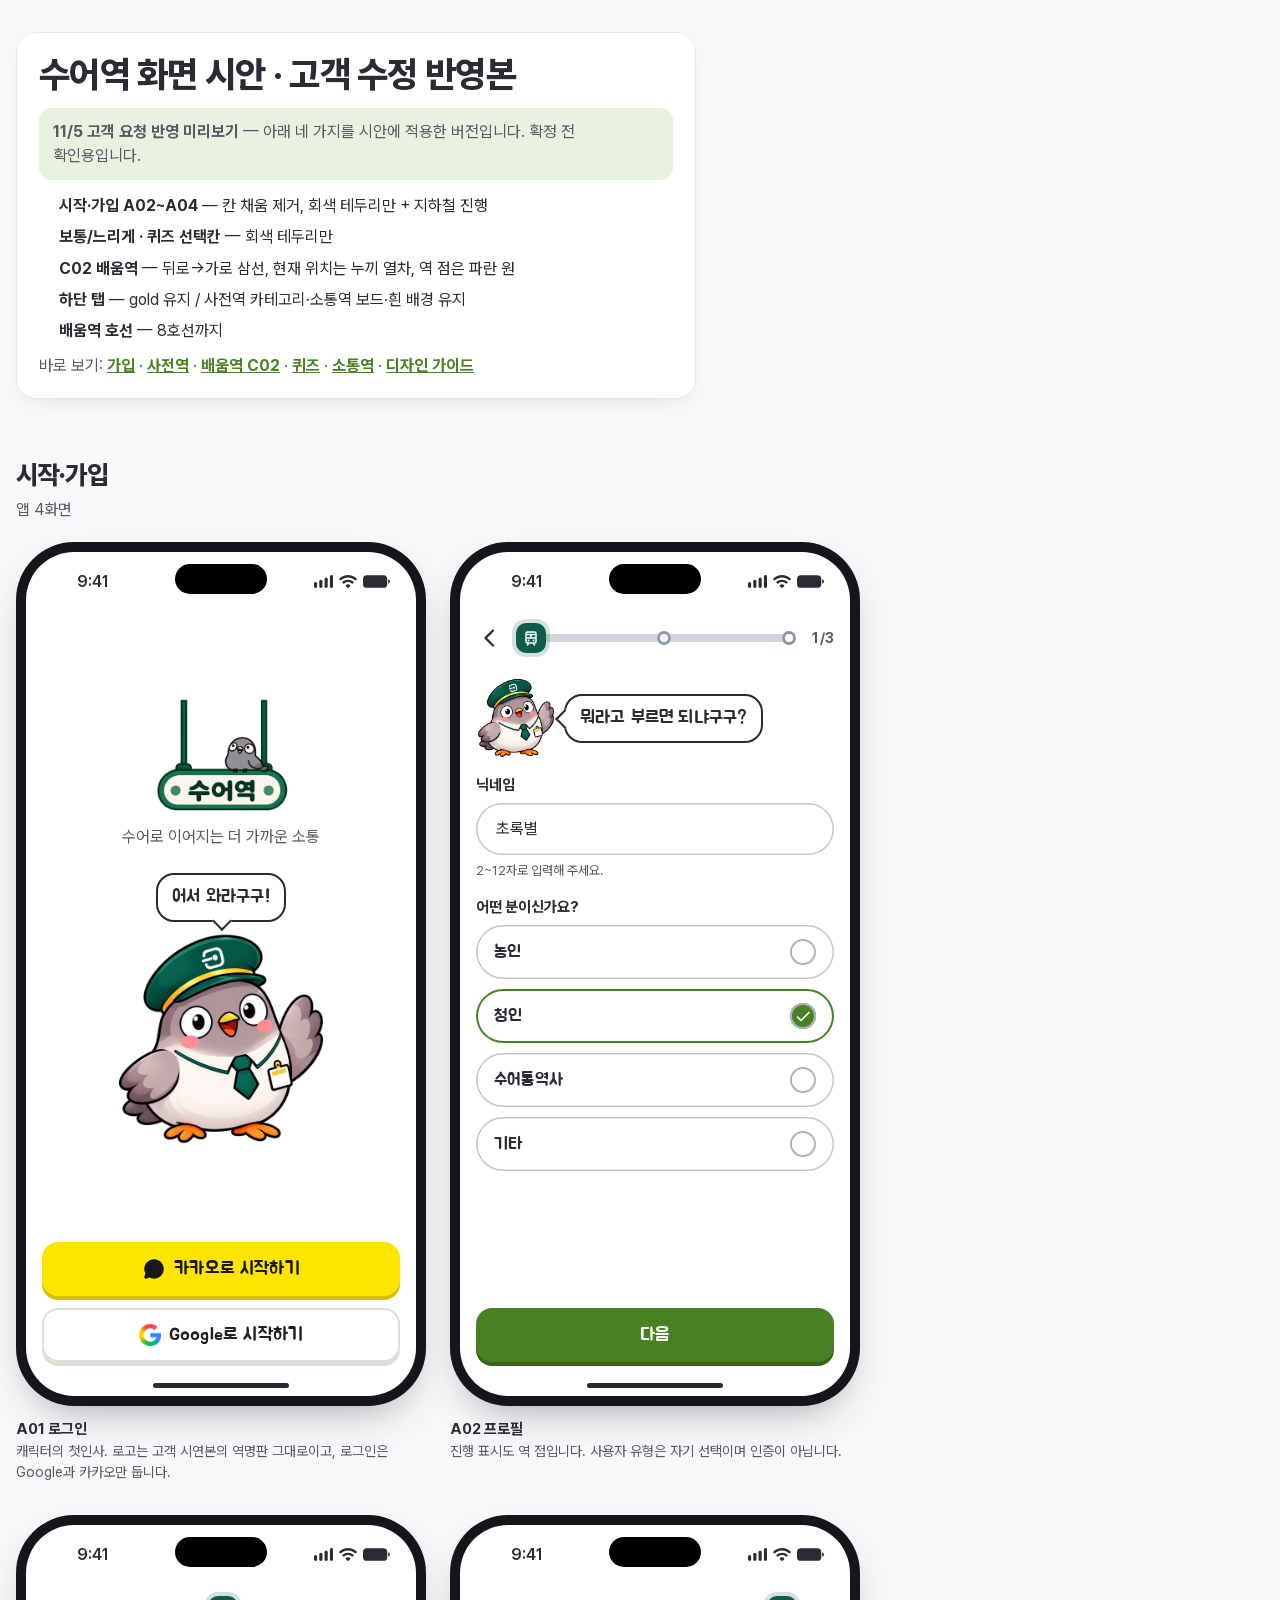
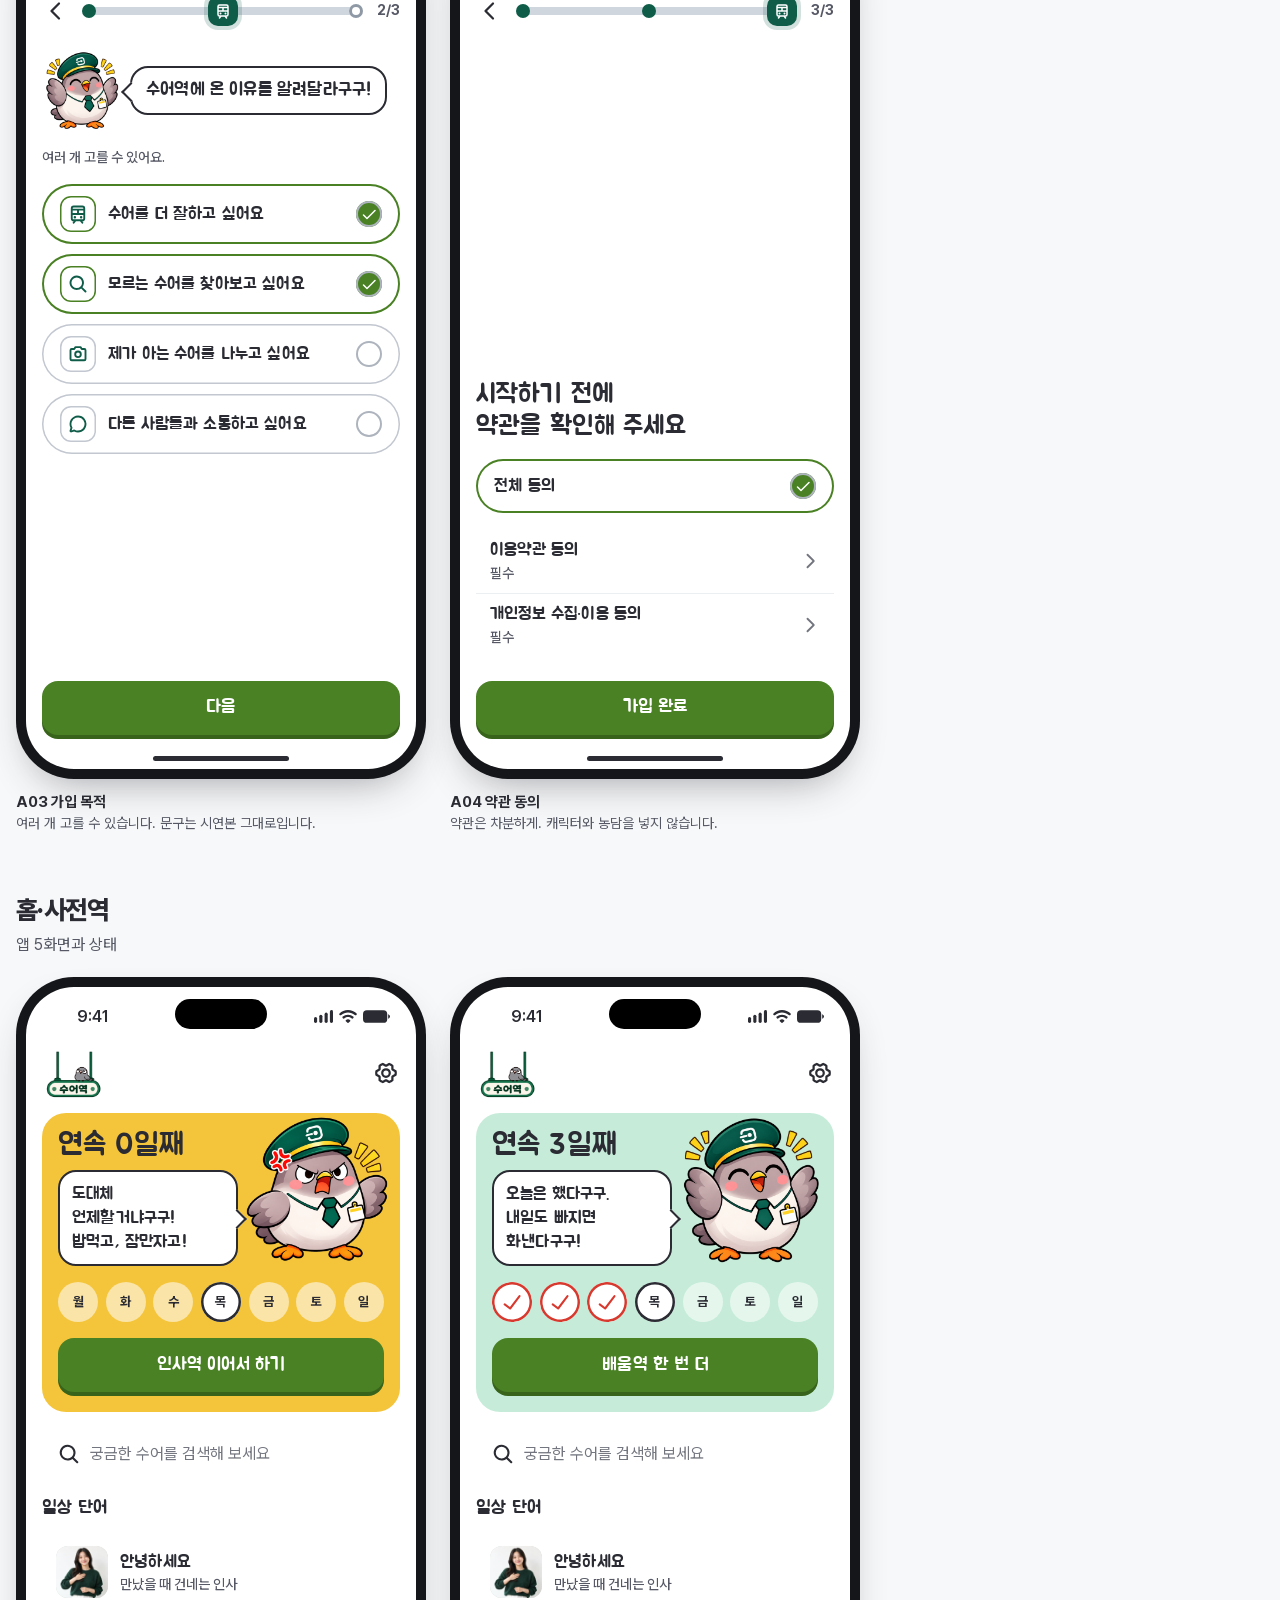
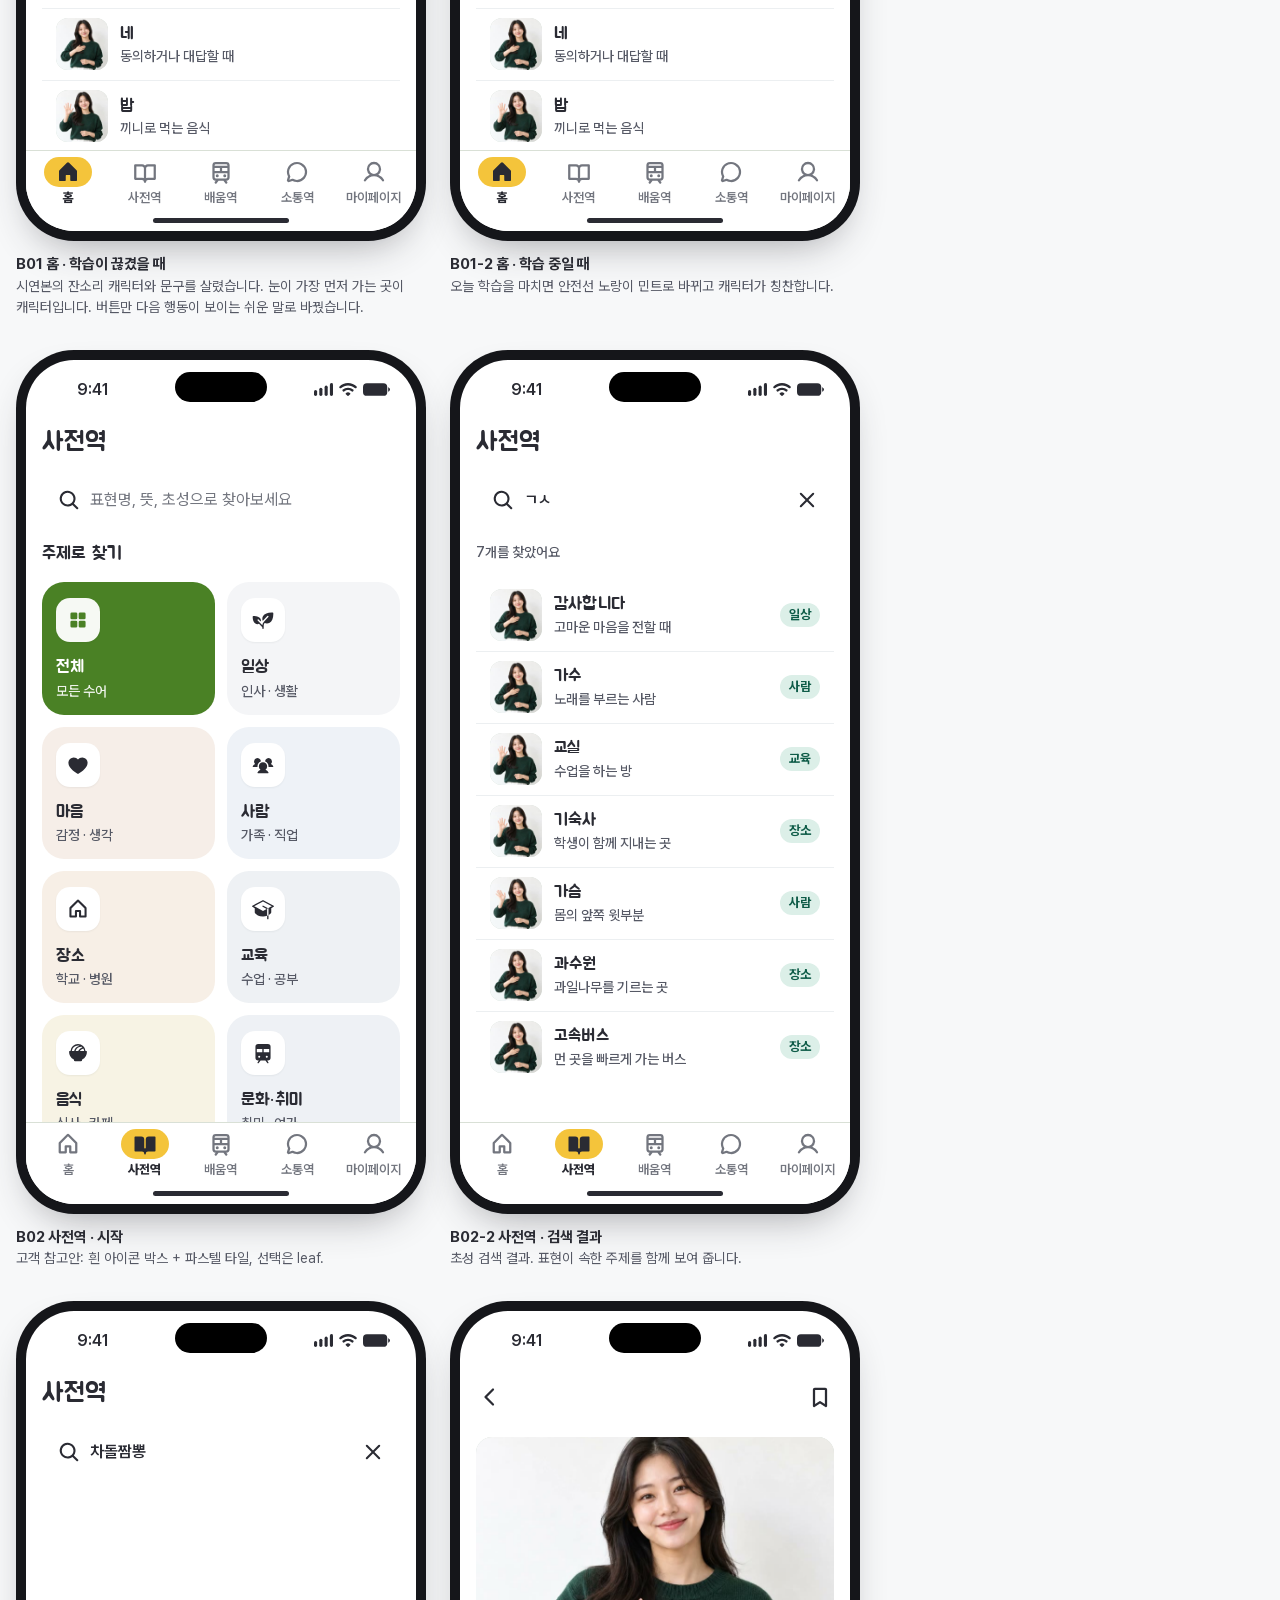
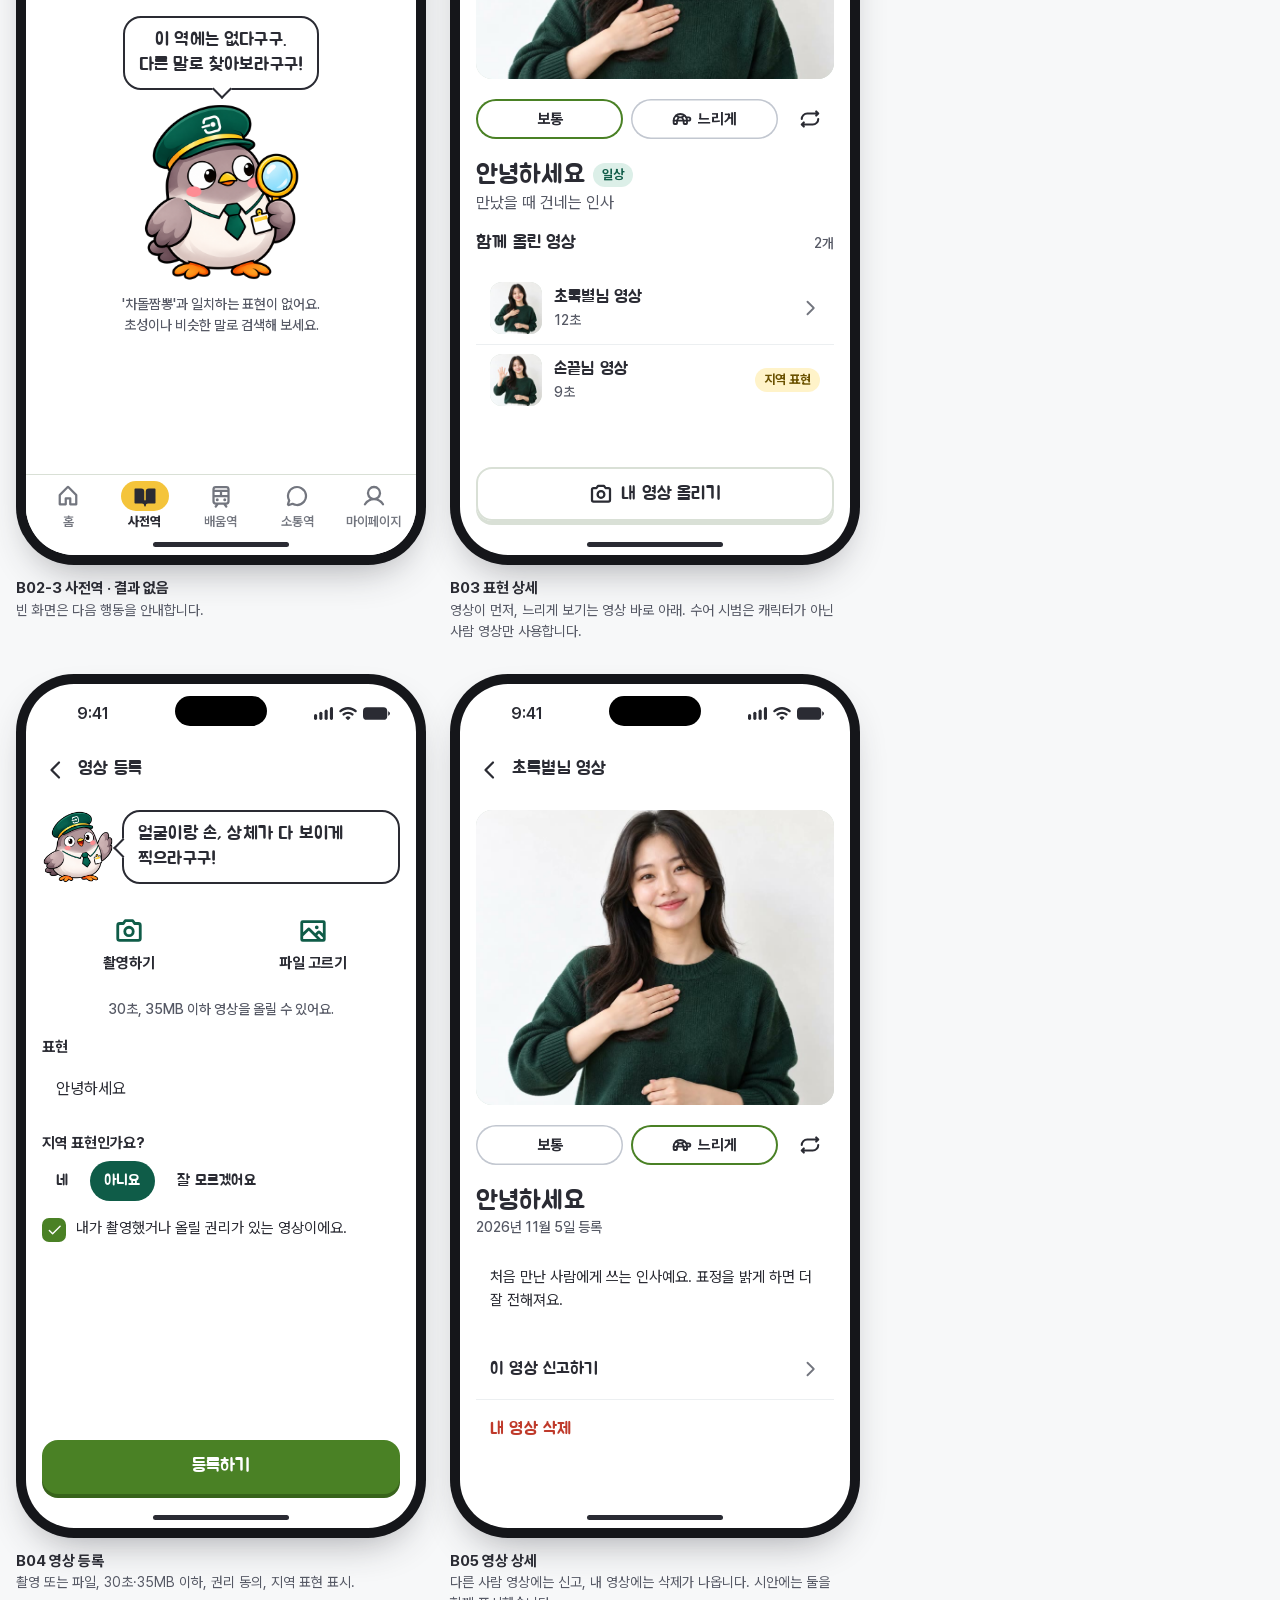
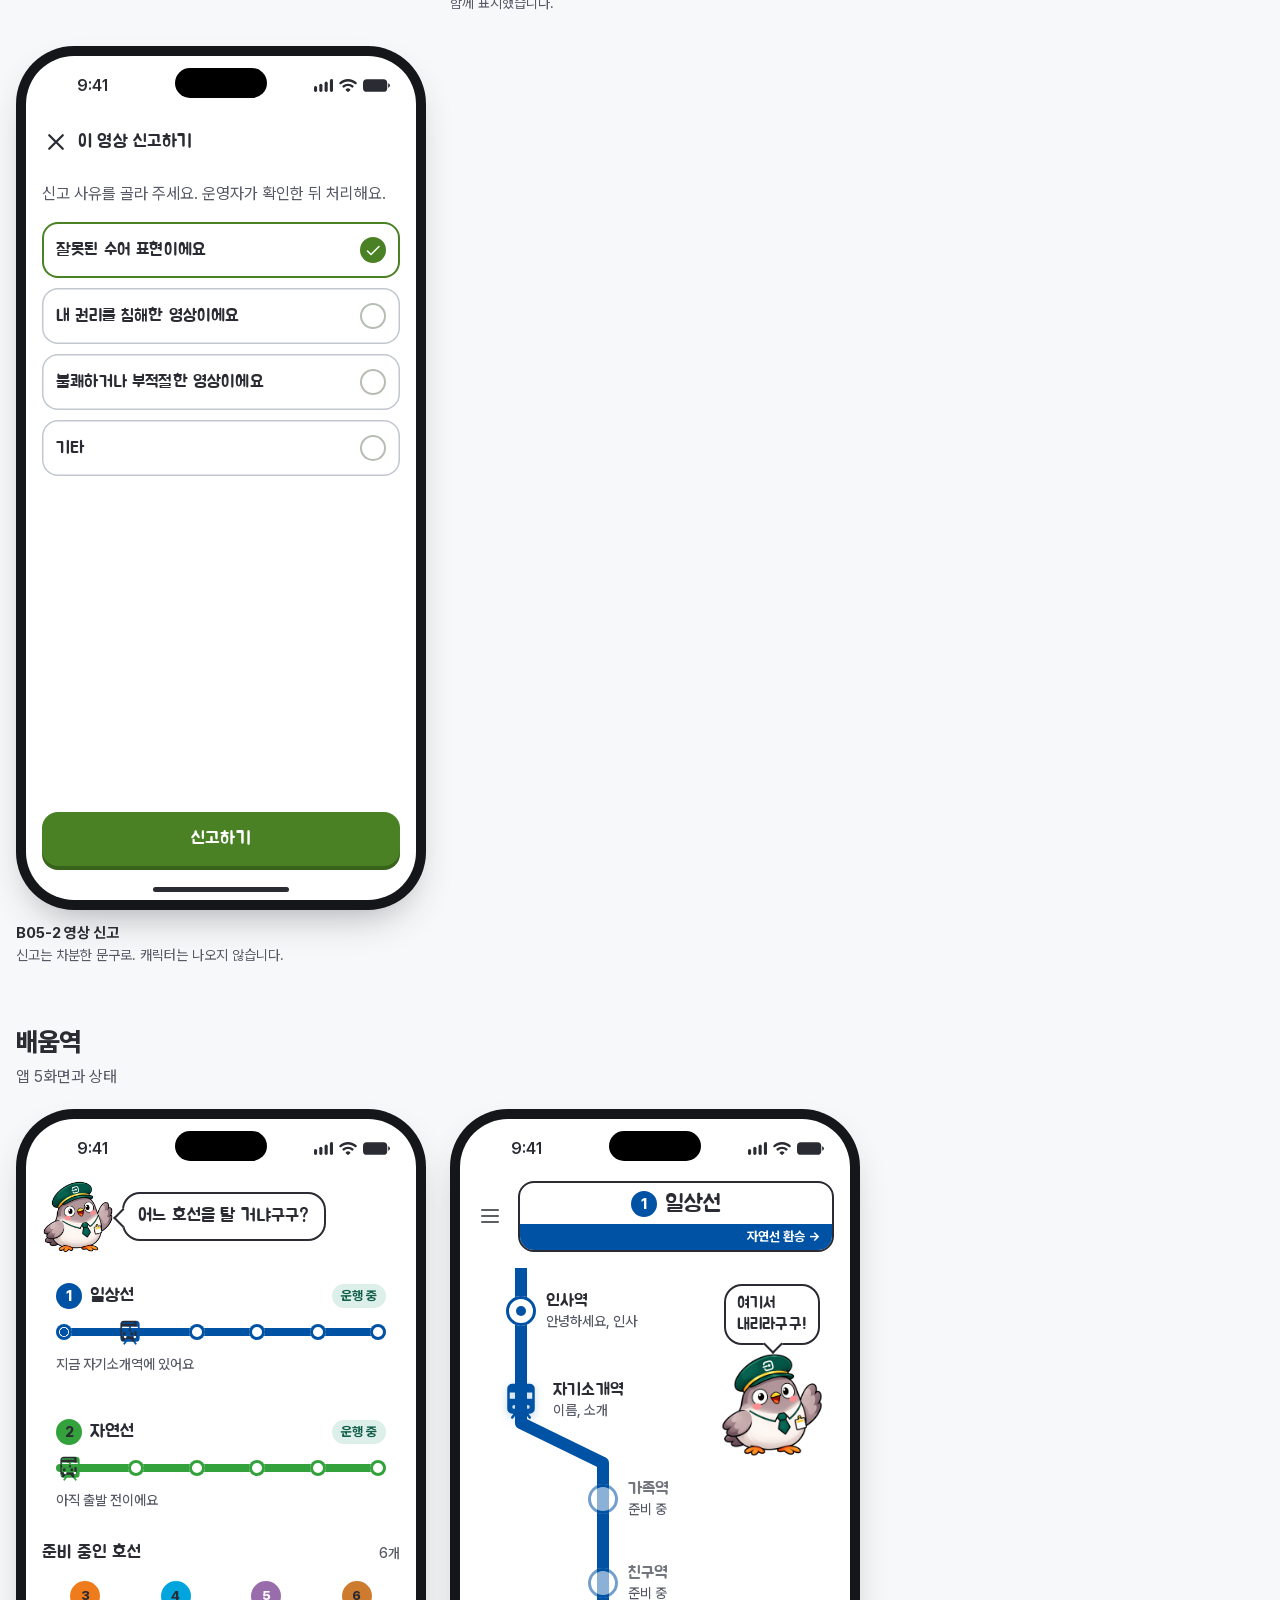
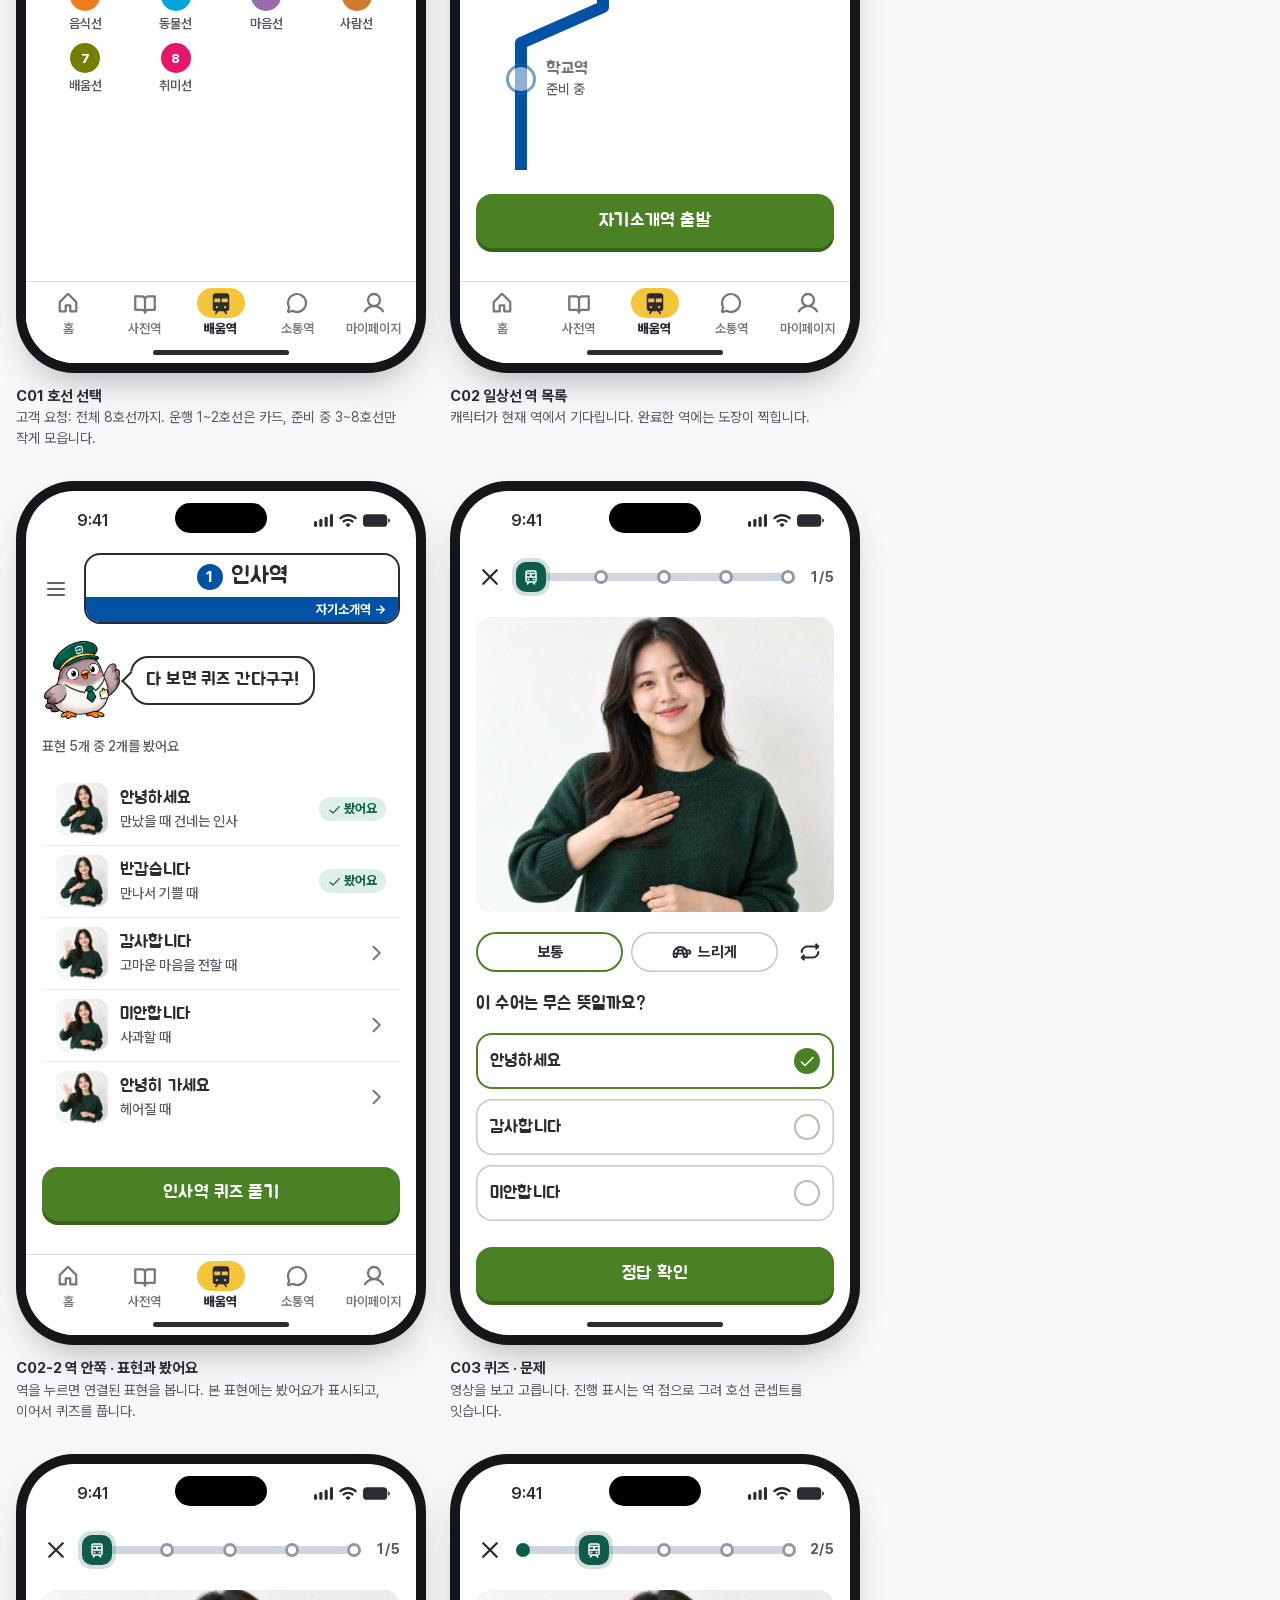
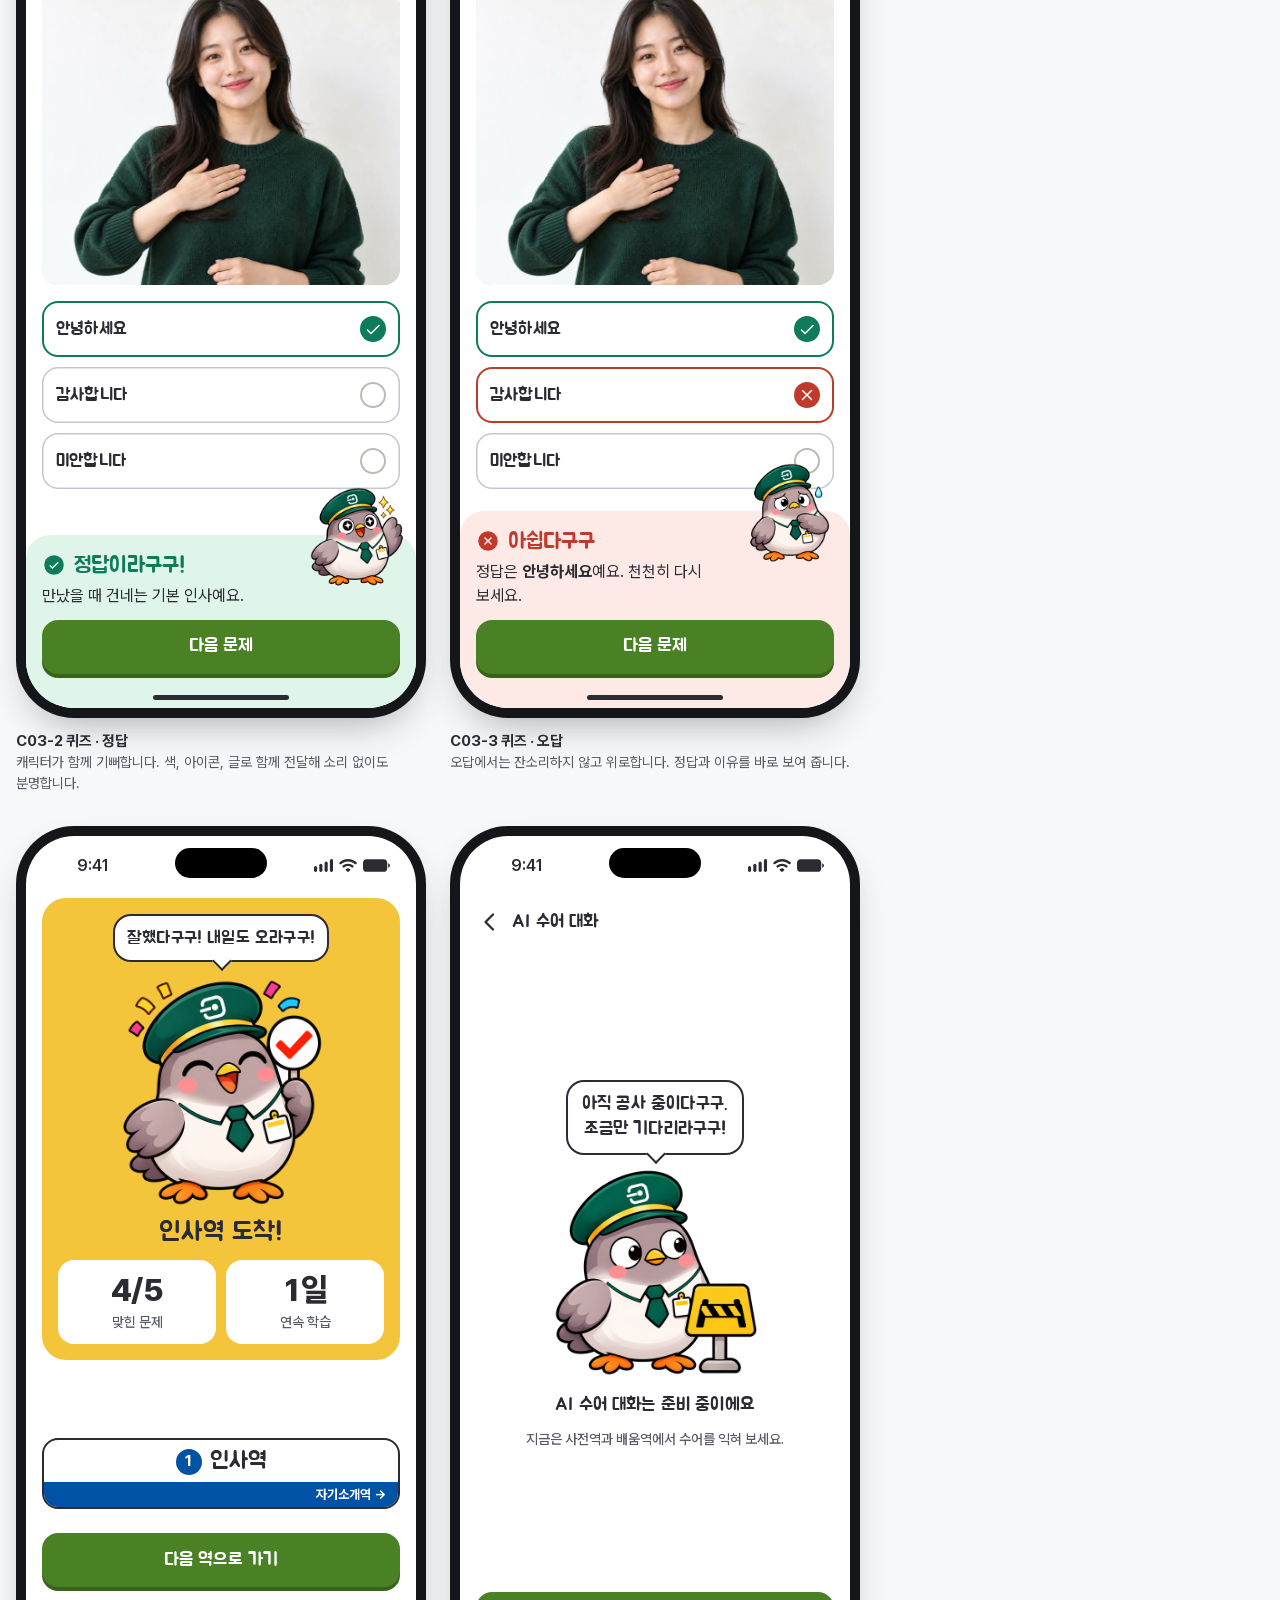
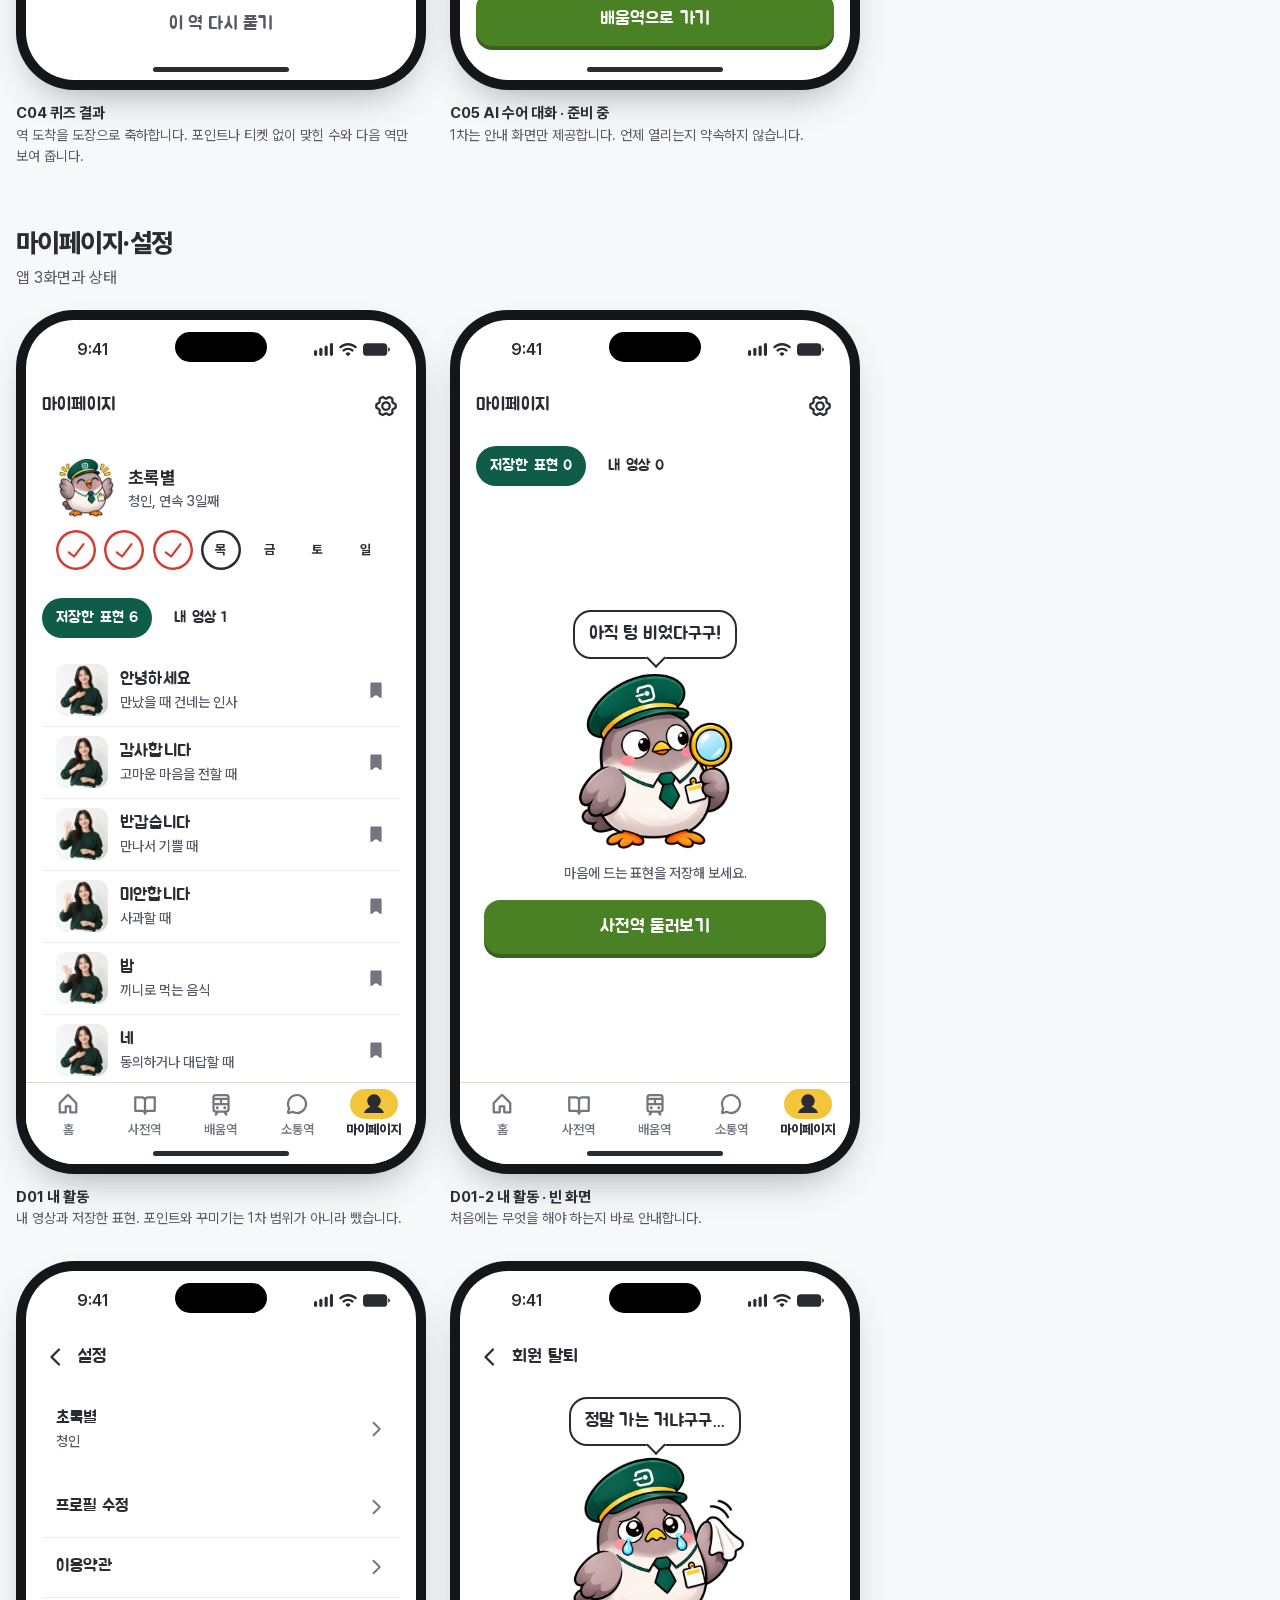
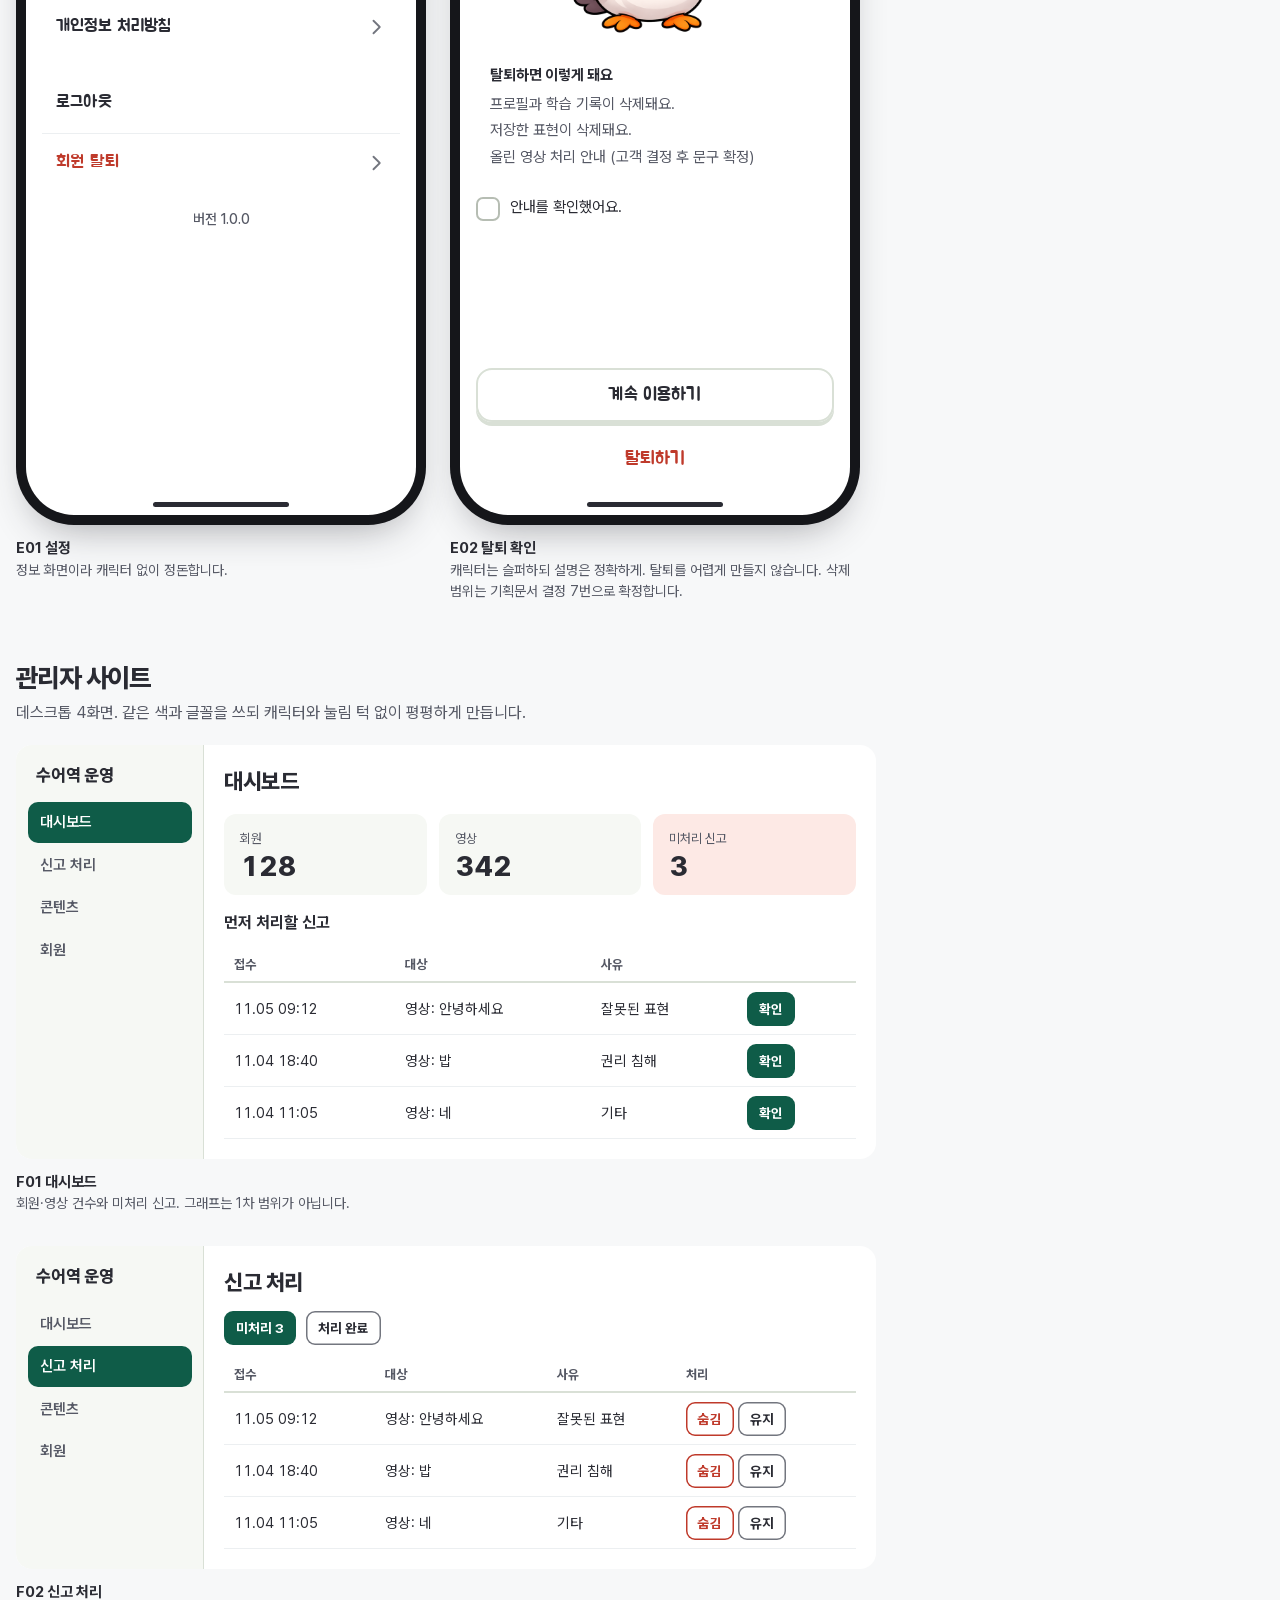
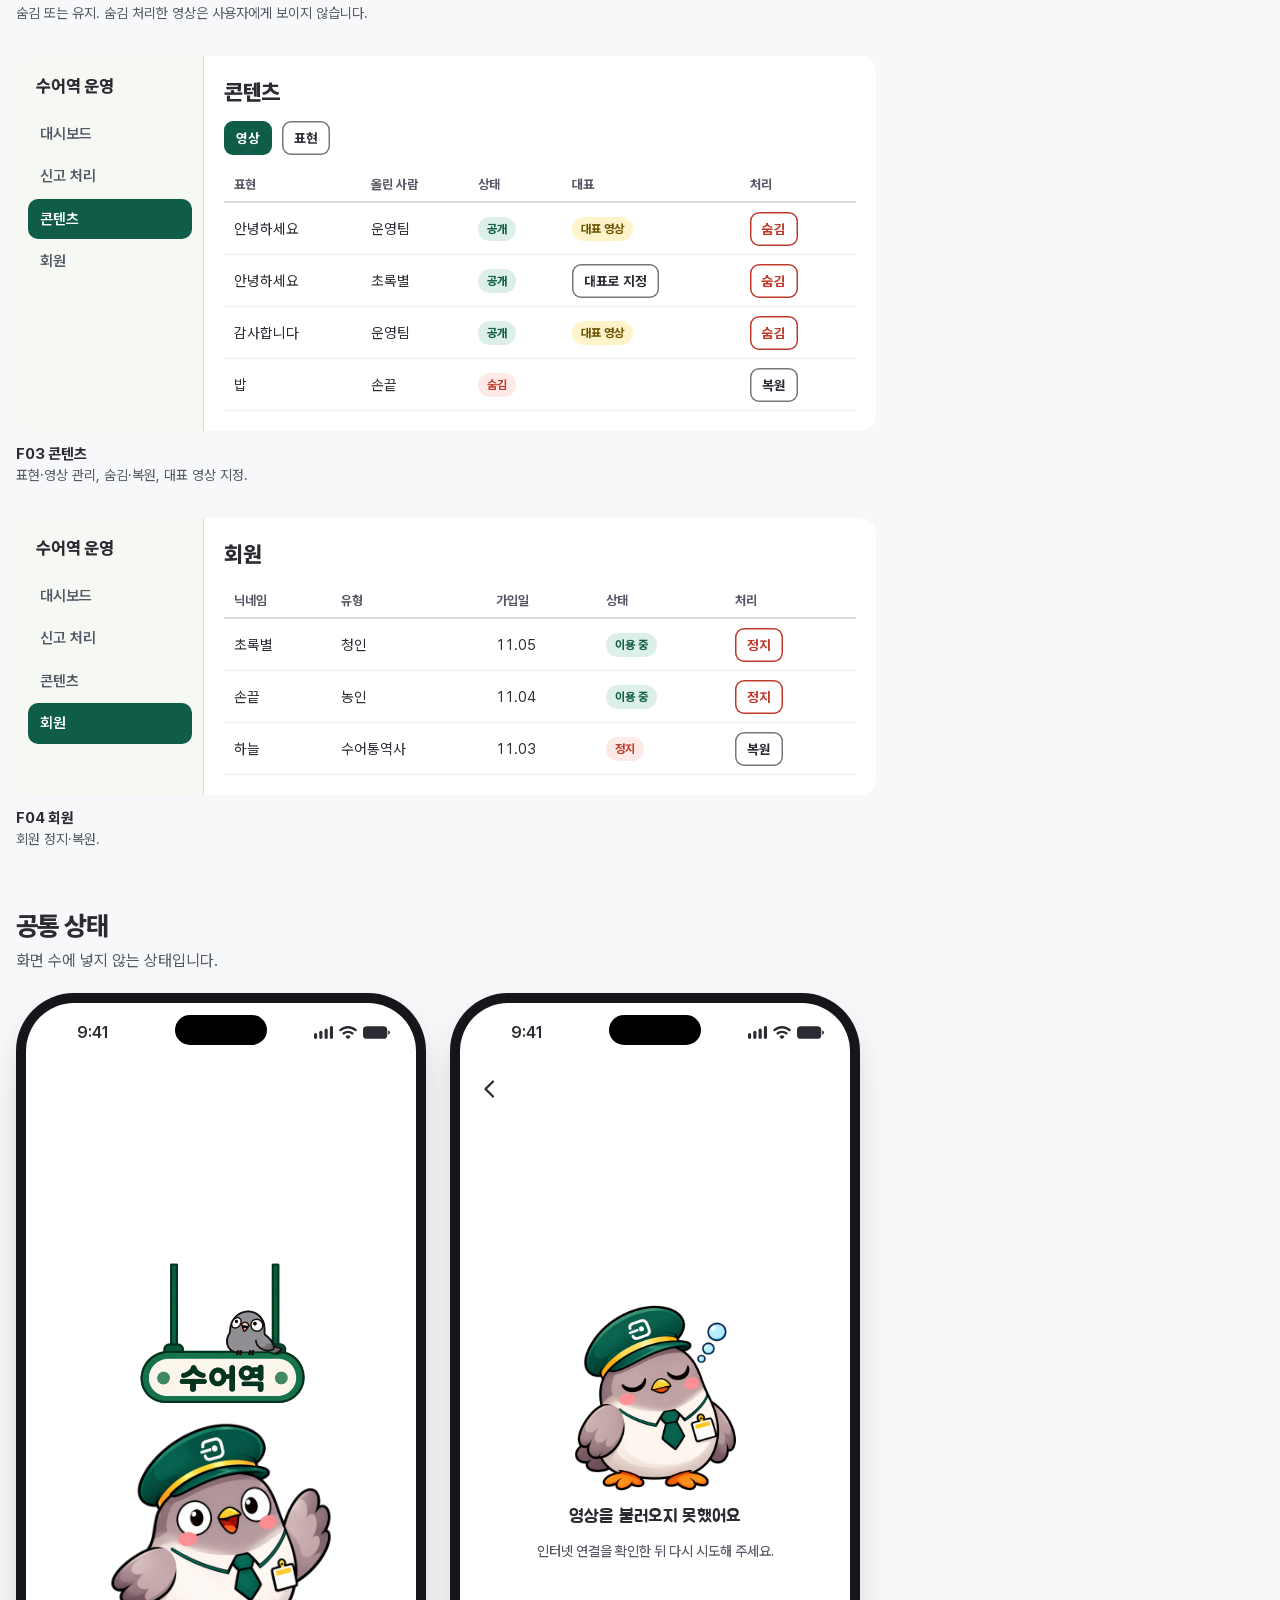
==== commit f12ad768: "Use outline fields, hamburger and cutout train on C02, blue station dots." ====
--- a/index.html
+++ b/index.html
@@ -5,14 +5,13 @@
 <header class="page-head revision-head"><h1>수어역 화면 시안 · 고객 수정 반영본</h1>
 <p class="revision-note"><b>11/5 고객 요청 반영 미리보기</b> — 아래 네 가지를 시안에 적용한 버전입니다. 확정 전 확인용입니다.</p>
 <ol class="revision-list">
-<li><b>시작·가입 A02~A04</b> — 입력/선택 칸을 회색 타원으로, 진행 표시는 지하철(열차) 스타일</li>
-<li><b>하단 탭 선택색</b> — 기존처럼 gold 유지</li>
-<li><b>사전역 카테고리</b> — 참고 이미지처럼 아이콘 박스 + 파스텔 타일 (선택 leaf)</li>
-<li><b>배움역 호선</b> — 8호선까지로 축소</li>
-<li><b>소통역 보드</b> — 코르크 보드판 스타일</li>
-<li><b>화면 배경</b> — 흰색</li>
+<li><b>시작·가입 A02~A04</b> — 칸 채움 제거, 회색 테두리만 + 지하철 진행</li>
+<li><b>보통/느리게 · 퀴즈 선택칸</b> — 회색 테두리만</li>
+<li><b>C02 배움역</b> — 뒤로→가로 삼선, 현재 위치는 누끼 열차, 역 점은 파란 원</li>
+<li><b>하단 탭</b> — gold 유지 / 사전역 카테고리·소통역 보드·흰 배경 유지</li>
+<li><b>배움역 호선</b> — 8호선까지</li>
 </ol>
-<p>바로 보기: <a href="#A02">가입</a> · <a href="#B02">사전역</a> · <a href="#C01">배움역</a> · <a href="#X01">소통역</a> · <a href="guide.html">디자인 가이드</a></p>
+<p>바로 보기: <a href="#A02">가입</a> · <a href="#B02">사전역</a> · <a href="#C02">배움역 C02</a> · <a href="#C03">퀴즈</a> · <a href="#X01">소통역</a> · <a href="guide.html">디자인 가이드</a></p>
 </header>
 <section class="group"><h2>시작·가입</h2><p>앱 4화면</p><div class="screens"><figure class="shot" id="A01"><div class="phone"><div class="screen white"><div class="status"><span class="time">9:41</span><span class="glyphs" aria-hidden="true"><svg viewBox="0 0 20.33 13.67" width="19" height="13" fill="currentColor"><rect x="0" y="7.34" width="3.333" height="6.33" rx="1.667"/><rect x="5.667" y="5" width="3.333" height="8.67" rx="1.667"/><rect x="11.334" y="2.67" width="3.333" height="11" rx="1.667"/><rect x="17" y="0" width="3.333" height="13.67" rx="1.667"/></svg><svg viewBox="0 0 19.33 14.33" width="18" height="13" fill="currentColor"><path fill-rule="evenodd" d="M.416 5.543c.486.501 1.244.415 1.859-.129C4.306 3.58 6.837 2.635 9.669 2.635c2.832 0 5.377.974 7.394 2.779.6.559 1.358.616 1.859.129.5-.516.572-1.289.057-1.833C16.834 1.518 13.33 0 9.669 0 6.008 0 2.49 1.533.359 3.724c-.515.53-.458 1.303.057 1.833zm3.532 3.595c.558.544 1.273.487 1.903-.029 1.03-.816 2.402-1.375 3.818-1.361 1.402 0 2.775.545 3.819 1.375.629.516 1.373.545 1.916 0 .529-.544.615-1.375.057-1.89-1.387-1.246-3.475-2.12-5.778-2.12-2.302 0-4.405.874-5.778 2.12-.486.458-.586 1.246.057 1.905zm4.777 4.755c.615.587 1.258.587 1.873 0l1.159-1.117c.615-.602.744-1.361.043-1.876-.586-.416-1.33-.688-2.131-.688-.801 0-1.559.272-2.131.702-.701.501-.558 1.274.057 1.862l1.144 1.117z"/></svg><svg viewBox="0 0 29.33 13.67" width="27" height="13" fill="currentColor"><rect width="26.33" height="13.67" rx="4.2"/><path transform="translate(27.33 4.33)" d="M0 0v5c.6-.14 2-1.25 2-2.5S.6.14 0 0z"/></svg></span></div><div class="island" aria-hidden="true"></div><div class="body">
 <div class="grow"></div>
@@ -130,10 +129,10 @@
 <div class="sect"><h3 class="heading">준비 중인 호선</h3><span class="caption">6개</span></div>
 <ul class="waiting"><li style="--l:#ef7c1c;--lt:#2a2b33"><i>3</i>음식선</li><li style="--l:#00a5de;--lt:#2a2b33"><i>4</i>동물선</li><li style="--l:#996cac;--lt:#fff"><i>5</i>마음선</li><li style="--l:#cd7c2f;--lt:#2a2b33"><i>6</i>사람선</li><li style="--l:#747f00;--lt:#fff"><i>7</i>배움선</li><li style="--l:#e6186c;--lt:#fff"><i>8</i>취미선</li></ul>
 </div><nav class="tabs" aria-label="주요 메뉴"><button class="tab"><span class="pip"><svg class="ic" viewBox="0 0 256 256" aria-hidden="true"><path d="M222.14,105.85l-80-80a20,20,0,0,0-28.28,0l-80,80A19.86,19.86,0,0,0,28,120v96a12,12,0,0,0,12,12h64a12,12,0,0,0,12-12V164h24v52a12,12,0,0,0,12,12h64a12,12,0,0,0,12-12V120A19.86,19.86,0,0,0,222.14,105.85ZM204,204H164V152a12,12,0,0,0-12-12H104a12,12,0,0,0-12,12v52H52V121.65l76-76,76,76Z"/></svg></span>홈</button><button class="tab"><span class="pip"><svg class="ic" viewBox="0 0 256 256" aria-hidden="true"><path d="M232,44H160a43.86,43.86,0,0,0-32,13.85A43.86,43.86,0,0,0,96,44H24A12,12,0,0,0,12,56V200a12,12,0,0,0,12,12H96a20,20,0,0,1,20,20,12,12,0,0,0,24,0,20,20,0,0,1,20-20h72a12,12,0,0,0,12-12V56A12,12,0,0,0,232,44ZM96,188H36V68H96a20,20,0,0,1,20,20V192.81A43.79,43.79,0,0,0,96,188Zm124,0H160a43.71,43.71,0,0,0-20,4.83V88a20,20,0,0,1,20-20h60Z"/></svg></span>사전역</button><button class="tab on" aria-current="page"><span class="pip"><svg class="ic" viewBox="0 0 256 256" aria-hidden="true"><path d="M184,24H72A32,32,0,0,0,40,56V184a32,32,0,0,0,32,32h8L65.6,235.2a8,8,0,1,0,12.8,9.6L100,216h56l21.6,28.8a8,8,0,1,0,12.8-9.6L176,216h8a32,32,0,0,0,32-32V56A32,32,0,0,0,184,24ZM84,184a12,12,0,1,1,12-12A12,12,0,0,1,84,184Zm36-64H56V80h64Zm52,64a12,12,0,1,1,12-12A12,12,0,0,1,172,184Zm28-64H136V80h64Z"/></svg></span>배움역</button><button class="tab"><span class="pip"><svg class="ic" viewBox="0 0 256 256" aria-hidden="true"><path d="M128,20A108,108,0,0,0,31.85,177.23L21,209.66A20,20,0,0,0,46.34,235l32.43-10.81A108,108,0,1,0,128,20Zm0,192a84,84,0,0,1-42.06-11.27,12,12,0,0,0-6-1.62,12.1,12.1,0,0,0-3.8.62l-29.79,9.93,9.93-29.79a12,12,0,0,0-1-9.81A84,84,0,1,1,128,212Z"/></svg></span>소통역</button><button class="tab"><span class="pip"><svg class="ic" viewBox="0 0 256 256" aria-hidden="true"><path d="M234.38,210a123.36,123.36,0,0,0-60.78-53.23,76,76,0,1,0-91.2,0A123.36,123.36,0,0,0,21.62,210a12,12,0,1,0,20.77,12c18.12-31.32,50.12-50,85.61-50s67.49,18.69,85.61,50a12,12,0,0,0,20.77-12ZM76,96a52,52,0,1,1,52,52A52.06,52.06,0,0,1,76,96Z"/></svg></span>마이페이지</button></nav><div class="homebar" aria-hidden="true"></div></div></div><figcaption><b>C01 호선 선택</b>고객 요청: 전체 8호선까지. 운행 1~2호선은 카드, 준비 중 3~8호선만 작게 모읍니다.</figcaption></figure><figure class="shot" id="C02"><div class="phone"><div class="screen"><div class="status"><span class="time">9:41</span><span class="glyphs" aria-hidden="true"><svg viewBox="0 0 20.33 13.67" width="19" height="13" fill="currentColor"><rect x="0" y="7.34" width="3.333" height="6.33" rx="1.667"/><rect x="5.667" y="5" width="3.333" height="8.67" rx="1.667"/><rect x="11.334" y="2.67" width="3.333" height="11" rx="1.667"/><rect x="17" y="0" width="3.333" height="13.67" rx="1.667"/></svg><svg viewBox="0 0 19.33 14.33" width="18" height="13" fill="currentColor"><path fill-rule="evenodd" d="M.416 5.543c.486.501 1.244.415 1.859-.129C4.306 3.58 6.837 2.635 9.669 2.635c2.832 0 5.377.974 7.394 2.779.6.559 1.358.616 1.859.129.5-.516.572-1.289.057-1.833C16.834 1.518 13.33 0 9.669 0 6.008 0 2.49 1.533.359 3.724c-.515.53-.458 1.303.057 1.833zm3.532 3.595c.558.544 1.273.487 1.903-.029 1.03-.816 2.402-1.375 3.818-1.361 1.402 0 2.775.545 3.819 1.375.629.516 1.373.545 1.916 0 .529-.544.615-1.375.057-1.89-1.387-1.246-3.475-2.12-5.778-2.12-2.302 0-4.405.874-5.778 2.12-.486.458-.586 1.246.057 1.905zm4.777 4.755c.615.587 1.258.587 1.873 0l1.159-1.117c.615-.602.744-1.361.043-1.876-.586-.416-1.33-.688-2.131-.688-.801 0-1.559.272-2.131.702-.701.501-.558 1.274.057 1.862l1.144 1.117z"/></svg><svg viewBox="0 0 29.33 13.67" width="27" height="13" fill="currentColor"><rect width="26.33" height="13.67" rx="4.2"/><path transform="translate(27.33 4.33)" d="M0 0v5c.6-.14 2-1.25 2-2.5S.6.14 0 0z"/></svg></span></div><div class="island" aria-hidden="true"></div><div class="body">
-<div class="top"><button class="iconbtn" aria-label="뒤로"><svg class="ic" viewBox="0 0 256 256" aria-hidden="true"><path d="M168.49,199.51a12,12,0,0,1-17,17l-80-80a12,12,0,0,1,0-17l80-80a12,12,0,0,1,17,17L97,128Z"/></svg></button><div style="flex:1;min-width:0;margin-left:6px"><div class="sign" style="--l:var(--line-1);--lt:#fff"><div class="sign-name"><span class="sign-no">1</span>일상선</div><div class="sign-bar"><span></span><span>자연선 환승 →</span></div></div></div></div>
-<div class="linemap"><svg class="track" viewBox="0 0 358 600" preserveAspectRatio="xMinYMin slice" aria-hidden="true"><path d="M45 -10 L45 37 L45 125 L45 155 L127 195 L127 225 L127 309 L127 339 L45 375 L45 405 L45 620" fill="none" stroke="#0052a4" stroke-width="12" stroke-linejoin="round"/></svg><div class="st done" style="left:30px;top:22px"><span class="node"><svg class="ic" viewBox="0 0 256 256" aria-hidden="true"><path d="M232.49,80.49l-128,128a12,12,0,0,1-17,0l-56-56a12,12,0,1,1,17-17L96,183,215.51,63.51a12,12,0,0,1,17,17Z"/></svg></span><span><b>인사역</b><small>안녕하세요, 인사</small></span></div><div class="st now" style="left:30px;top:110px"><span class="node"></span><span><b>자기소개역</b><small>이름, 소개</small></span></div><div class="st wait" style="left:112px;top:210px"><span class="node"></span><span><b>가족역</b><small>준비 중</small></span></div><div class="st wait" style="left:112px;top:294px"><span class="node"></span><span><b>친구역</b><small>준비 중</small></span></div><div class="st wait" style="left:30px;top:390px"><span class="node"></span><span><b>학교역</b><small>준비 중</small></span></div><div style="position:absolute;right:10px;top:16px;display:grid;justify-items:center;gap:8px"><div class="bubble tail-b" style="font-size:15.5px;padding:7px 11px">여기서<br>내리라구구!</div><img class="character " src="character/gugu/greet.png" width="104" height="104" alt="역무원 모자를 쓴 비둘기 구구가 날개를 흔들어 인사하는 모습"></div></div>
+<div class="top"><button class="iconbtn" aria-label="메뉴"><svg class="ic" viewBox="0 0 256 256" aria-hidden="true"><path d="M224,128a8,8,0,0,1-8,8H40a8,8,0,0,1,0-16H216A8,8,0,0,1,224,128ZM40,72H216a8,8,0,0,0,0-16H40a8,8,0,0,0,0,16ZM216,184H40a8,8,0,0,0,0,16H216a8,8,0,0,0,0-16Z"/></svg></button><div style="flex:1;min-width:0;margin-left:6px"><div class="sign" style="--l:var(--line-1);--lt:#fff"><div class="sign-name"><span class="sign-no">1</span>일상선</div><div class="sign-bar"><span></span><span>자연선 환승 →</span></div></div></div></div>
+<div class="linemap"><svg class="track" viewBox="0 0 358 600" preserveAspectRatio="xMinYMin slice" aria-hidden="true"><path d="M45 -10 L45 37 L45 125 L45 155 L127 195 L127 225 L127 309 L127 339 L45 375 L45 405 L45 620" fill="none" stroke="#0052a4" stroke-width="12" stroke-linejoin="round"/></svg><div class="st done" style="left:30px;top:22px"><span class="node"><svg class="ic" viewBox="0 0 256 256" aria-hidden="true"><path d="M232.49,80.49l-128,128a12,12,0,0,1-17,0l-56-56a12,12,0,1,1,17-17L96,183,215.51,63.51a12,12,0,0,1,17,17Z"/></svg></span><span><b>인사역</b><small>안녕하세요, 인사</small></span></div><div class="st now" style="left:30px;top:110px"><span class="node"><svg class="train-cut" viewBox="0 0 256 256" aria-hidden="true"><path d="M184,24H72A32,32,0,0,0,40,56V184a32,32,0,0,0,32,32h8L65.6,235.2a8,8,0,1,0,12.8,9.6L100,216h56l21.6,28.8a8,8,0,1,0,12.8-9.6L176,216h8a32,32,0,0,0,32-32V56A32,32,0,0,0,184,24ZM84,184a12,12,0,1,1,12-12A12,12,0,0,1,84,184Zm36-64H56V80h64Zm52,64a12,12,0,1,1,12-12A12,12,0,0,1,172,184Zm28-64H136V80h64Z"/></svg></span><span><b>자기소개역</b><small>이름, 소개</small></span></div><div class="st wait" style="left:112px;top:210px"><span class="node"></span><span><b>가족역</b><small>준비 중</small></span></div><div class="st wait" style="left:112px;top:294px"><span class="node"></span><span><b>친구역</b><small>준비 중</small></span></div><div class="st wait" style="left:30px;top:390px"><span class="node"></span><span><b>학교역</b><small>준비 중</small></span></div><div style="position:absolute;right:10px;top:16px;display:grid;justify-items:center;gap:8px"><div class="bubble tail-b" style="font-size:15.5px;padding:7px 11px">여기서<br>내리라구구!</div><img class="character " src="character/gugu/greet.png" width="104" height="104" alt="역무원 모자를 쓴 비둘기 구구가 날개를 흔들어 인사하는 모습"></div></div>
 </div><div class="cta"><button class="btn">자기소개역 출발</button></div><nav class="tabs" aria-label="주요 메뉴"><button class="tab"><span class="pip"><svg class="ic" viewBox="0 0 256 256" aria-hidden="true"><path d="M222.14,105.85l-80-80a20,20,0,0,0-28.28,0l-80,80A19.86,19.86,0,0,0,28,120v96a12,12,0,0,0,12,12h64a12,12,0,0,0,12-12V164h24v52a12,12,0,0,0,12,12h64a12,12,0,0,0,12-12V120A19.86,19.86,0,0,0,222.14,105.85ZM204,204H164V152a12,12,0,0,0-12-12H104a12,12,0,0,0-12,12v52H52V121.65l76-76,76,76Z"/></svg></span>홈</button><button class="tab"><span class="pip"><svg class="ic" viewBox="0 0 256 256" aria-hidden="true"><path d="M232,44H160a43.86,43.86,0,0,0-32,13.85A43.86,43.86,0,0,0,96,44H24A12,12,0,0,0,12,56V200a12,12,0,0,0,12,12H96a20,20,0,0,1,20,20,12,12,0,0,0,24,0,20,20,0,0,1,20-20h72a12,12,0,0,0,12-12V56A12,12,0,0,0,232,44ZM96,188H36V68H96a20,20,0,0,1,20,20V192.81A43.79,43.79,0,0,0,96,188Zm124,0H160a43.71,43.71,0,0,0-20,4.83V88a20,20,0,0,1,20-20h60Z"/></svg></span>사전역</button><button class="tab on" aria-current="page"><span class="pip"><svg class="ic" viewBox="0 0 256 256" aria-hidden="true"><path d="M184,24H72A32,32,0,0,0,40,56V184a32,32,0,0,0,32,32h8L65.6,235.2a8,8,0,1,0,12.8,9.6L100,216h56l21.6,28.8a8,8,0,1,0,12.8-9.6L176,216h8a32,32,0,0,0,32-32V56A32,32,0,0,0,184,24ZM84,184a12,12,0,1,1,12-12A12,12,0,0,1,84,184Zm36-64H56V80h64Zm52,64a12,12,0,1,1,12-12A12,12,0,0,1,172,184Zm28-64H136V80h64Z"/></svg></span>배움역</button><button class="tab"><span class="pip"><svg class="ic" viewBox="0 0 256 256" aria-hidden="true"><path d="M128,20A108,108,0,0,0,31.85,177.23L21,209.66A20,20,0,0,0,46.34,235l32.43-10.81A108,108,0,1,0,128,20Zm0,192a84,84,0,0,1-42.06-11.27,12,12,0,0,0-6-1.62,12.1,12.1,0,0,0-3.8.62l-29.79,9.93,9.93-29.79a12,12,0,0,0-1-9.81A84,84,0,1,1,128,212Z"/></svg></span>소통역</button><button class="tab"><span class="pip"><svg class="ic" viewBox="0 0 256 256" aria-hidden="true"><path d="M234.38,210a123.36,123.36,0,0,0-60.78-53.23,76,76,0,1,0-91.2,0A123.36,123.36,0,0,0,21.62,210a12,12,0,1,0,20.77,12c18.12-31.32,50.12-50,85.61-50s67.49,18.69,85.61,50a12,12,0,0,0,20.77-12ZM76,96a52,52,0,1,1,52,52A52.06,52.06,0,0,1,76,96Z"/></svg></span>마이페이지</button></nav><div class="homebar" aria-hidden="true"></div></div></div><figcaption><b>C02 일상선 역 목록</b>캐릭터가 현재 역에서 기다립니다. 완료한 역에는 도장이 찍힙니다.</figcaption></figure><figure class="shot" id="C02-2"><div class="phone"><div class="screen"><div class="status"><span class="time">9:41</span><span class="glyphs" aria-hidden="true"><svg viewBox="0 0 20.33 13.67" width="19" height="13" fill="currentColor"><rect x="0" y="7.34" width="3.333" height="6.33" rx="1.667"/><rect x="5.667" y="5" width="3.333" height="8.67" rx="1.667"/><rect x="11.334" y="2.67" width="3.333" height="11" rx="1.667"/><rect x="17" y="0" width="3.333" height="13.67" rx="1.667"/></svg><svg viewBox="0 0 19.33 14.33" width="18" height="13" fill="currentColor"><path fill-rule="evenodd" d="M.416 5.543c.486.501 1.244.415 1.859-.129C4.306 3.58 6.837 2.635 9.669 2.635c2.832 0 5.377.974 7.394 2.779.6.559 1.358.616 1.859.129.5-.516.572-1.289.057-1.833C16.834 1.518 13.33 0 9.669 0 6.008 0 2.49 1.533.359 3.724c-.515.53-.458 1.303.057 1.833zm3.532 3.595c.558.544 1.273.487 1.903-.029 1.03-.816 2.402-1.375 3.818-1.361 1.402 0 2.775.545 3.819 1.375.629.516 1.373.545 1.916 0 .529-.544.615-1.375.057-1.89-1.387-1.246-3.475-2.12-5.778-2.12-2.302 0-4.405.874-5.778 2.12-.486.458-.586 1.246.057 1.905zm4.777 4.755c.615.587 1.258.587 1.873 0l1.159-1.117c.615-.602.744-1.361.043-1.876-.586-.416-1.33-.688-2.131-.688-.801 0-1.559.272-2.131.702-.701.501-.558 1.274.057 1.862l1.144 1.117z"/></svg><svg viewBox="0 0 29.33 13.67" width="27" height="13" fill="currentColor"><rect width="26.33" height="13.67" rx="4.2"/><path transform="translate(27.33 4.33)" d="M0 0v5c.6-.14 2-1.25 2-2.5S.6.14 0 0z"/></svg></span></div><div class="island" aria-hidden="true"></div><div class="body">
-<div class="top"><button class="iconbtn" aria-label="뒤로"><svg class="ic" viewBox="0 0 256 256" aria-hidden="true"><path d="M168.49,199.51a12,12,0,0,1-17,17l-80-80a12,12,0,0,1,0-17l80-80a12,12,0,0,1,17,17L97,128Z"/></svg></button><div style="flex:1;min-width:0;margin-left:6px"><div class="sign" style="--l:var(--line-1);--lt:#fff"><div class="sign-name"><span class="sign-no">1</span>인사역</div><div class="sign-bar"><span></span><span>자기소개역 →</span></div></div></div></div>
+<div class="top"><button class="iconbtn" aria-label="메뉴"><svg class="ic" viewBox="0 0 256 256" aria-hidden="true"><path d="M224,128a8,8,0,0,1-8,8H40a8,8,0,0,1,0-16H216A8,8,0,0,1,224,128ZM40,72H216a8,8,0,0,0,0-16H40a8,8,0,0,0,0,16ZM216,184H40a8,8,0,0,0,0,16H216a8,8,0,0,0,0-16Z"/></svg></button><div style="flex:1;min-width:0;margin-left:6px"><div class="sign" style="--l:var(--line-1);--lt:#fff"><div class="sign-name"><span class="sign-no">1</span>인사역</div><div class="sign-bar"><span></span><span>자기소개역 →</span></div></div></div></div>
 <div class="says"><img class="character " src="character/gugu/greet.png" width="80" height="80" alt=""><div class="bubble tail-l">다 보면 퀴즈 간다구구!</div></div>
 <p class="caption">표현 5개 중 2개를 봤어요</p>
 <div class="rows">
--- a/app.css
+++ b/app.css
@@ -119,22 +119,22 @@
 .input.ph { color: var(--ink-3); }
 .help { font-size: var(--t-caption); color: var(--ink-2); margin-top: 6px; }
 
-/* A02~A04 가입: 회색 타원 칸 */
+/* A02~A04 가입: 회색 테두리만 (채움 없음) */
 #A02 .input, #A03 .input, #A04 .input {
   border-radius: 999px;
-  background: #eef0f3;
+  background: transparent;
   box-shadow: inset 0 0 0 1.5px #c2c7d0;
   padding: 14px 20px;
 }
 #A02 .opt, #A03 .opt, #A04 .opt {
   border-radius: 999px;
-  background: #eef0f3;
+  background: transparent;
   box-shadow: inset 0 0 0 1.5px #c2c7d0;
   min-height: 54px;
   padding: 12px 18px;
 }
 #A02 .opt.sel, #A03 .opt.sel, #A04 .opt.sel {
-  background: var(--leaf-soft);
+  background: transparent;
   box-shadow: inset 0 0 0 2px var(--leaf);
 }
 #A02 .opt .mark, #A03 .opt .mark, #A04 .opt .mark {
@@ -143,29 +143,30 @@
 }
 #A02 .check, #A03 .check, #A04 .check {
   border-radius: 999px;
-  background: #eef0f3;
+  background: transparent;
   box-shadow: inset 0 0 0 1.5px #c2c7d0;
   padding: 12px 16px;
 }
 
-/* ---------- 선택지 ---------- */
+/* ---------- 선택지 (회색 테두리만) ---------- */
 .opt {
   display: flex; align-items: center; gap: var(--s3); width: 100%; min-height: 56px; padding: 10px 14px;
-  background: var(--surface); border-radius: var(--r-content); box-shadow: inset 0 0 0 2px transparent;
+  background: transparent; border-radius: var(--r-content);
+  box-shadow: inset 0 0 0 1.5px #c2c7d0;
   font-weight: 600; text-align: left;
 }
-.opt .mark { width: 26px; height: 26px; border-radius: 8px; box-shadow: inset 0 0 0 2px #b6bdb3; flex: none; display: grid; place-items: center; color: #fff; }
+.opt .mark { width: 26px; height: 26px; border-radius: 8px; box-shadow: inset 0 0 0 2px #b6bdb3; flex: none; display: grid; place-items: center; color: #fff; background: transparent; }
 .opt .mark .ic { width: 16px; height: 16px; }
 .opt.radio .mark { border-radius: 50%; }
-.opt .lead { width: 36px; height: 36px; border-radius: 11px; display: grid; place-items: center; flex: none; background: var(--leaf-soft); color: var(--deep); }
+.opt .lead { width: 36px; height: 36px; border-radius: 11px; display: grid; place-items: center; flex: none; background: transparent; color: var(--deep); box-shadow: inset 0 0 0 1.5px #c2c7d0; }
 .opt .lead .ic { width: 20px; height: 20px; }
 .opt .txt { flex: 1; min-width: 0; }
-.opt.sel { background: var(--leaf-soft); box-shadow: inset 0 0 0 2px var(--leaf); }
+.opt.sel { background: transparent; box-shadow: inset 0 0 0 2px var(--leaf); }
 .opt.sel .mark { background: var(--leaf); box-shadow: none; }
-.opt.sel .lead { background: #fff; }
-.opt.right { background: var(--correct-soft); box-shadow: inset 0 0 0 2px var(--correct); }
+.opt.sel .lead { background: transparent; box-shadow: inset 0 0 0 1.5px var(--leaf); }
+.opt.right { background: transparent; box-shadow: inset 0 0 0 2px var(--correct); }
 .opt.right .mark { background: var(--correct); box-shadow: none; }
-.opt.bad { background: var(--wrong-soft); box-shadow: inset 0 0 0 2px var(--wrong); }
+.opt.bad { background: transparent; box-shadow: inset 0 0 0 2px var(--wrong); }
 .opt.bad .mark { background: var(--wrong); box-shadow: none; }
 .opt small { display: block; font-weight: 400; font-size: 13px; color: var(--ink-2); }
 .stack { display: flex; flex-direction: column; gap: 10px; flex: none; }
@@ -183,11 +184,34 @@
 .linemap { position: relative; flex: 1; min-height: 0; background: var(--surface); border-radius: var(--r-content); overflow: hidden; }
 .linemap svg.track { position: absolute; inset: 0; width: 100%; height: 100%; }
 .st { position: absolute; display: flex; align-items: center; gap: 10px; }
-.st .node { width: 30px; height: 30px; border-radius: 50%; background: #fff; box-shadow: inset 0 0 0 3px var(--ink); display: grid; place-items: center; flex: none; }
-.st.done .node { color: var(--stamp); box-shadow: inset 0 0 0 3px var(--stamp); }
-.st.done .node .ic { width: 16px; height: 16px; }
-.st.now .node { width: 40px; height: 40px; margin-left: -5px; background: var(--gold); box-shadow: inset 0 0 0 3px var(--ink), 0 0 0 5px rgba(244, 196, 59, .35); }
-.st.wait .node { box-shadow: inset 0 0 0 3px #c9d1c6; }
+/* 역 점: 파란 원 + 완료는 안쪽 작은 파란 점 (빨간 체크 제거) */
+.st .node {
+  width: 30px; height: 30px; border-radius: 50%; background: #fff;
+  box-shadow: inset 0 0 0 3px var(--line-1); display: grid; place-items: center; flex: none;
+  position: relative;
+}
+.st.done .node { color: transparent; box-shadow: inset 0 0 0 3px var(--line-1); }
+.st.done .node .ic { display: none; }
+.st.done .node::after {
+  content: ""; width: 10px; height: 10px; border-radius: 50%; background: var(--line-1);
+}
+.st.wait .node { box-shadow: inset 0 0 0 3px var(--line-1); opacity: .55; }
+/* 현재 위치: 노랑 대신 누끼 열차 */
+.st.now .node {
+  width: 44px; height: 44px; margin-left: -7px;
+  background: transparent; box-shadow: none;
+  animation: train-bob 1.6s ease-in-out infinite;
+}
+.st.now .node .train-cut {
+  width: 40px; height: 40px; display: block;
+  filter: drop-shadow(0 2px 4px rgba(0, 82, 164, .25));
+  color: var(--line-1);
+}
+.st.now .node .train-cut path { fill: currentColor; }
+@keyframes train-bob {
+  0%, 100% { transform: translateY(0); }
+  50% { transform: translateY(-3px); }
+}
 .st b { font-weight: 700; font-size: 17px; display: block; line-height: 1.25; letter-spacing: -0.01em; }
 .st small { font-size: 13px; color: var(--ink-2); display: block; }
 .st.wait b { color: var(--ink-3); }
@@ -207,8 +231,13 @@
 .route { position: relative; display: flex; justify-content: space-between; align-items: center; height: 24px; }
 .route::before { content: ""; position: absolute; left: 0; right: 0; top: 50%; height: 8px; margin-top: -4px; border-radius: 4px; background: var(--l); }
 .route i { position: relative; width: 16px; height: 16px; border-radius: 50%; background: #fff; box-shadow: inset 0 0 0 3px var(--l); }
-.route i.d { box-shadow: inset 0 0 0 5px var(--stamp); }
-.route i.n { width: 24px; height: 24px; background: var(--gold); box-shadow: inset 0 0 0 3px var(--ink); }
+.route i.d { box-shadow: inset 0 0 0 3px var(--l); background: radial-gradient(circle, var(--l) 35%, #fff 36%); }
+.route i.n {
+  width: 28px; height: 28px; background: transparent; box-shadow: none;
+  -webkit-mask: url("img/train-cutout.svg") center / contain no-repeat;
+  mask: url("img/train-cutout.svg") center / contain no-repeat;
+  background-color: var(--l, var(--line-1));
+}
 .waiting { display: grid; grid-template-columns: repeat(4, 1fr); gap: 10px 4px; flex: none; }
 .waiting li { display: grid; justify-items: center; gap: 3px; font-size: 13px; font-weight: 600; color: var(--ink-2); }
 .waiting i { font-style: normal; width: 30px; height: 30px; border-radius: 50%; background: var(--l); color: var(--lt, #fff); display: grid; place-items: center; font-weight: 800; font-size: 13px; }
@@ -219,9 +248,14 @@
 .video.wide video, .video.wide img { aspect-ratio: 4 / 3.3; object-position: center 22%; }
 .video.short video, .video.short img { aspect-ratio: 4 / 2.7; object-position: center 18%; }
 .vbar { display: flex; align-items: center; gap: var(--s2); flex: none; }
-.speed { display: flex; flex: 1; gap: 4px; background: var(--surface); padding: 4px; border-radius: var(--r-input); }
-.speed button { flex: 1; min-height: 40px; display: flex; align-items: center; justify-content: center; gap: 6px; border-radius: 11px; font-weight: 700; font-size: 15px; }
-.speed button.on { background: var(--deep); color: #fff; }
+.speed { display: flex; flex: 1; gap: 8px; background: transparent; padding: 0; border-radius: 0; }
+.speed button {
+  flex: 1; min-height: 40px; display: flex; align-items: center; justify-content: center; gap: 6px;
+  border-radius: 999px; font-weight: 700; font-size: 15px;
+  background: transparent; color: var(--ink);
+  box-shadow: inset 0 0 0 1.5px #c2c7d0;
+}
+.speed button.on { background: transparent; color: var(--ink); box-shadow: inset 0 0 0 2px var(--leaf); }
 .speed .ic { width: 20px; height: 20px; }
 .replay { width: var(--touch); height: var(--touch); display: grid; place-items: center; border-radius: var(--r-input); background: var(--surface); flex: none; }
 .replay .ic { width: 22px; height: 22px; }
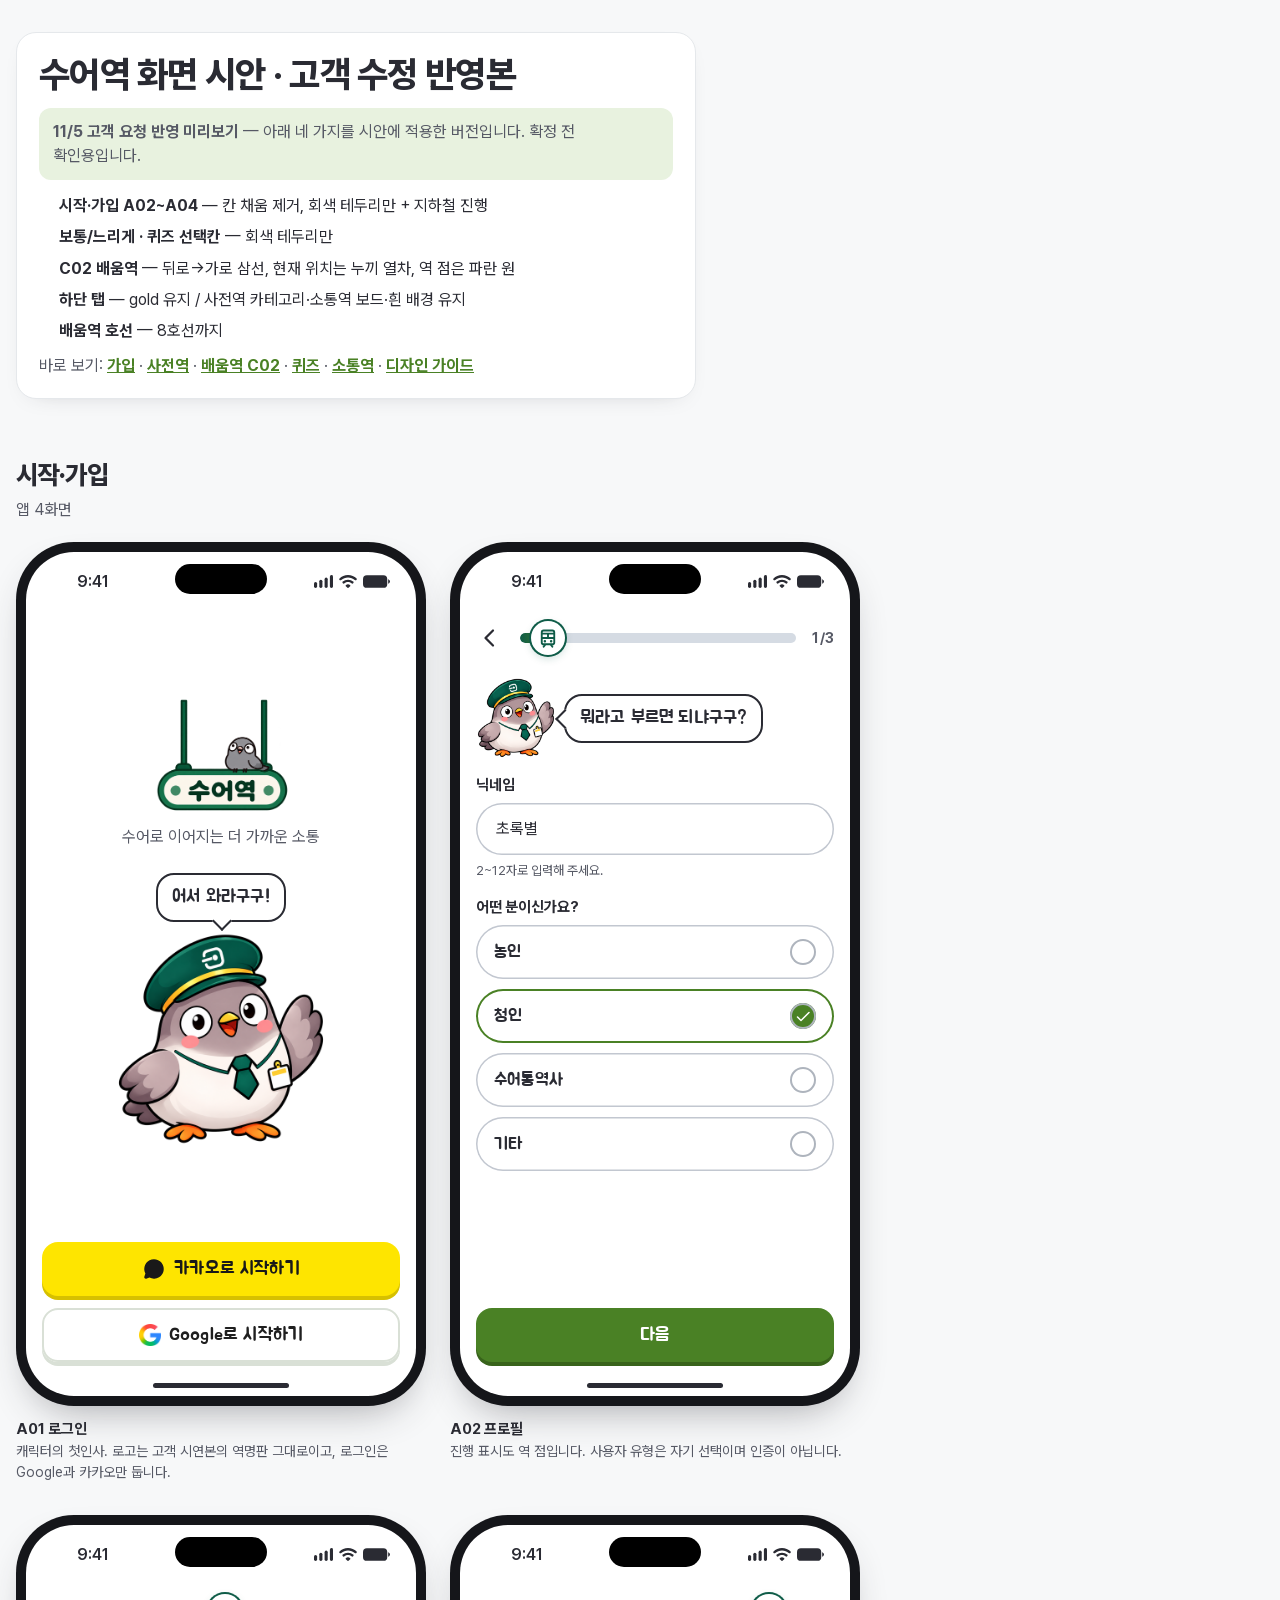
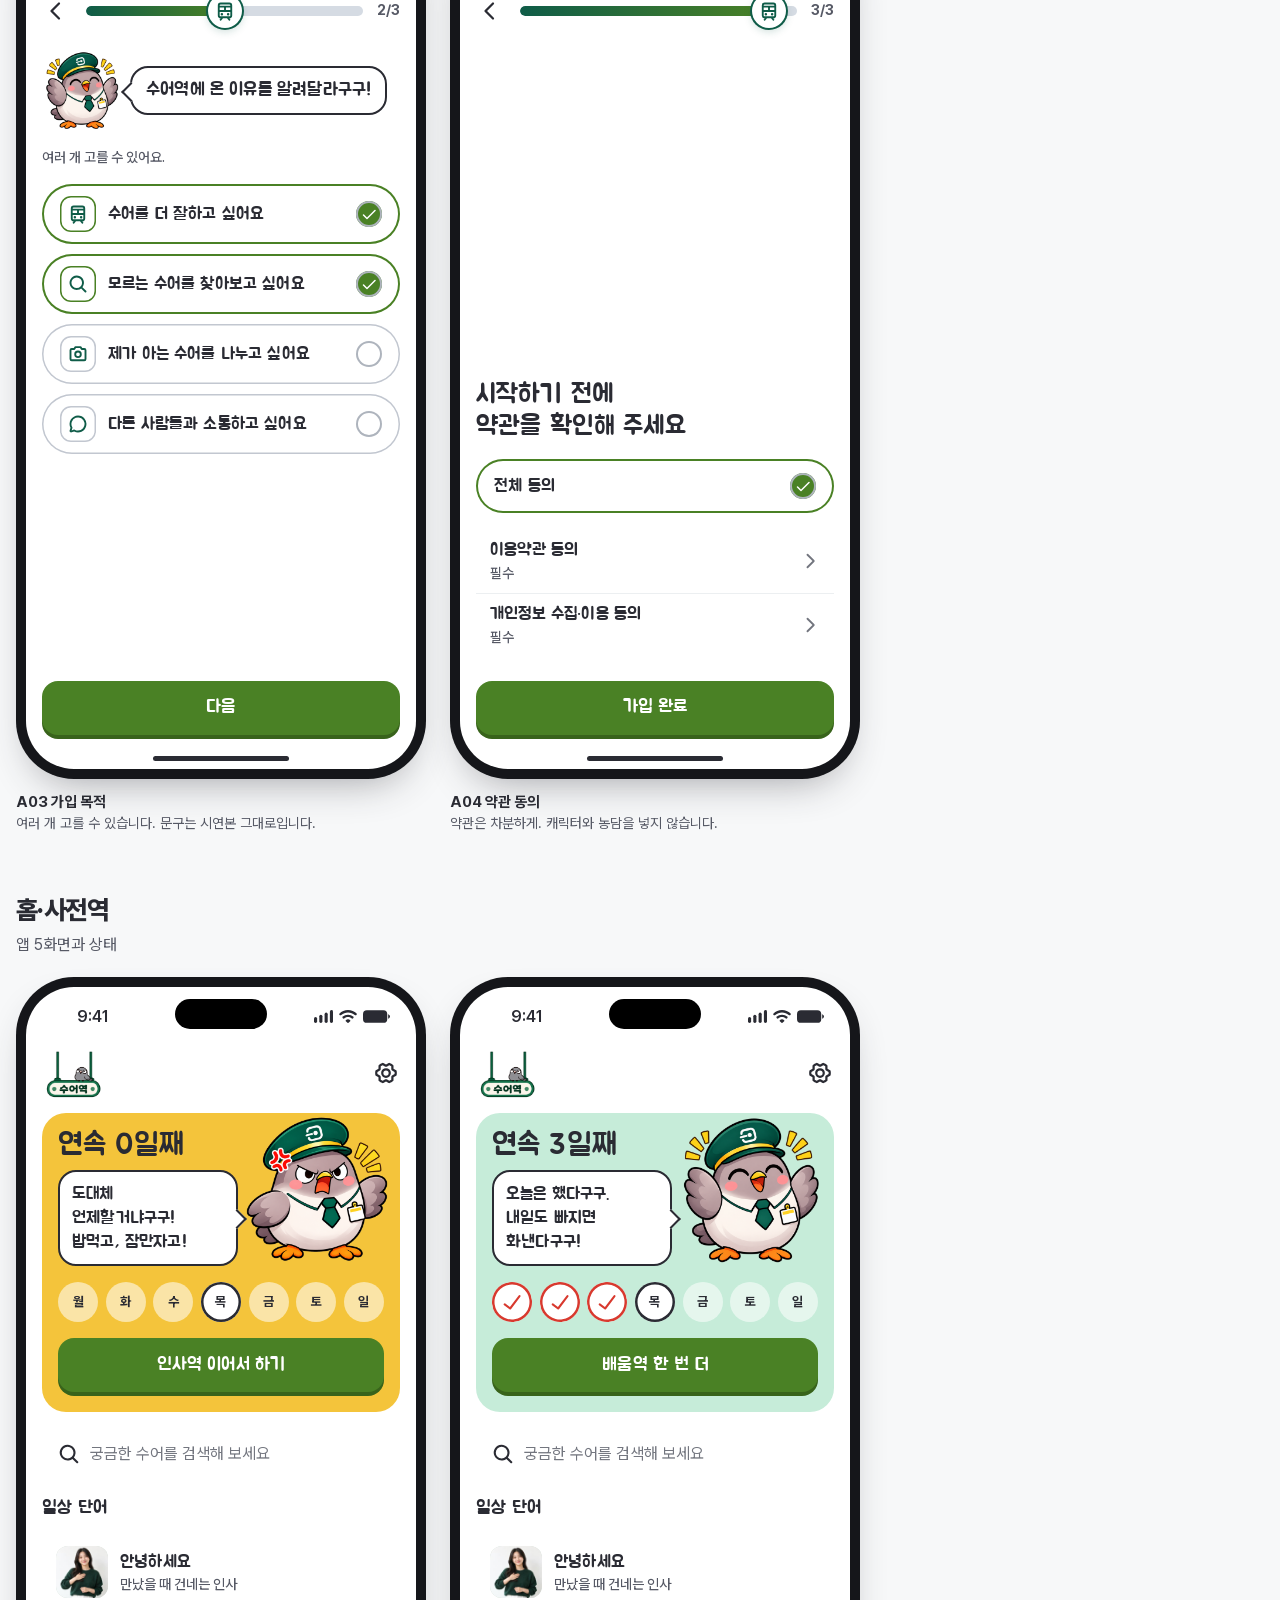
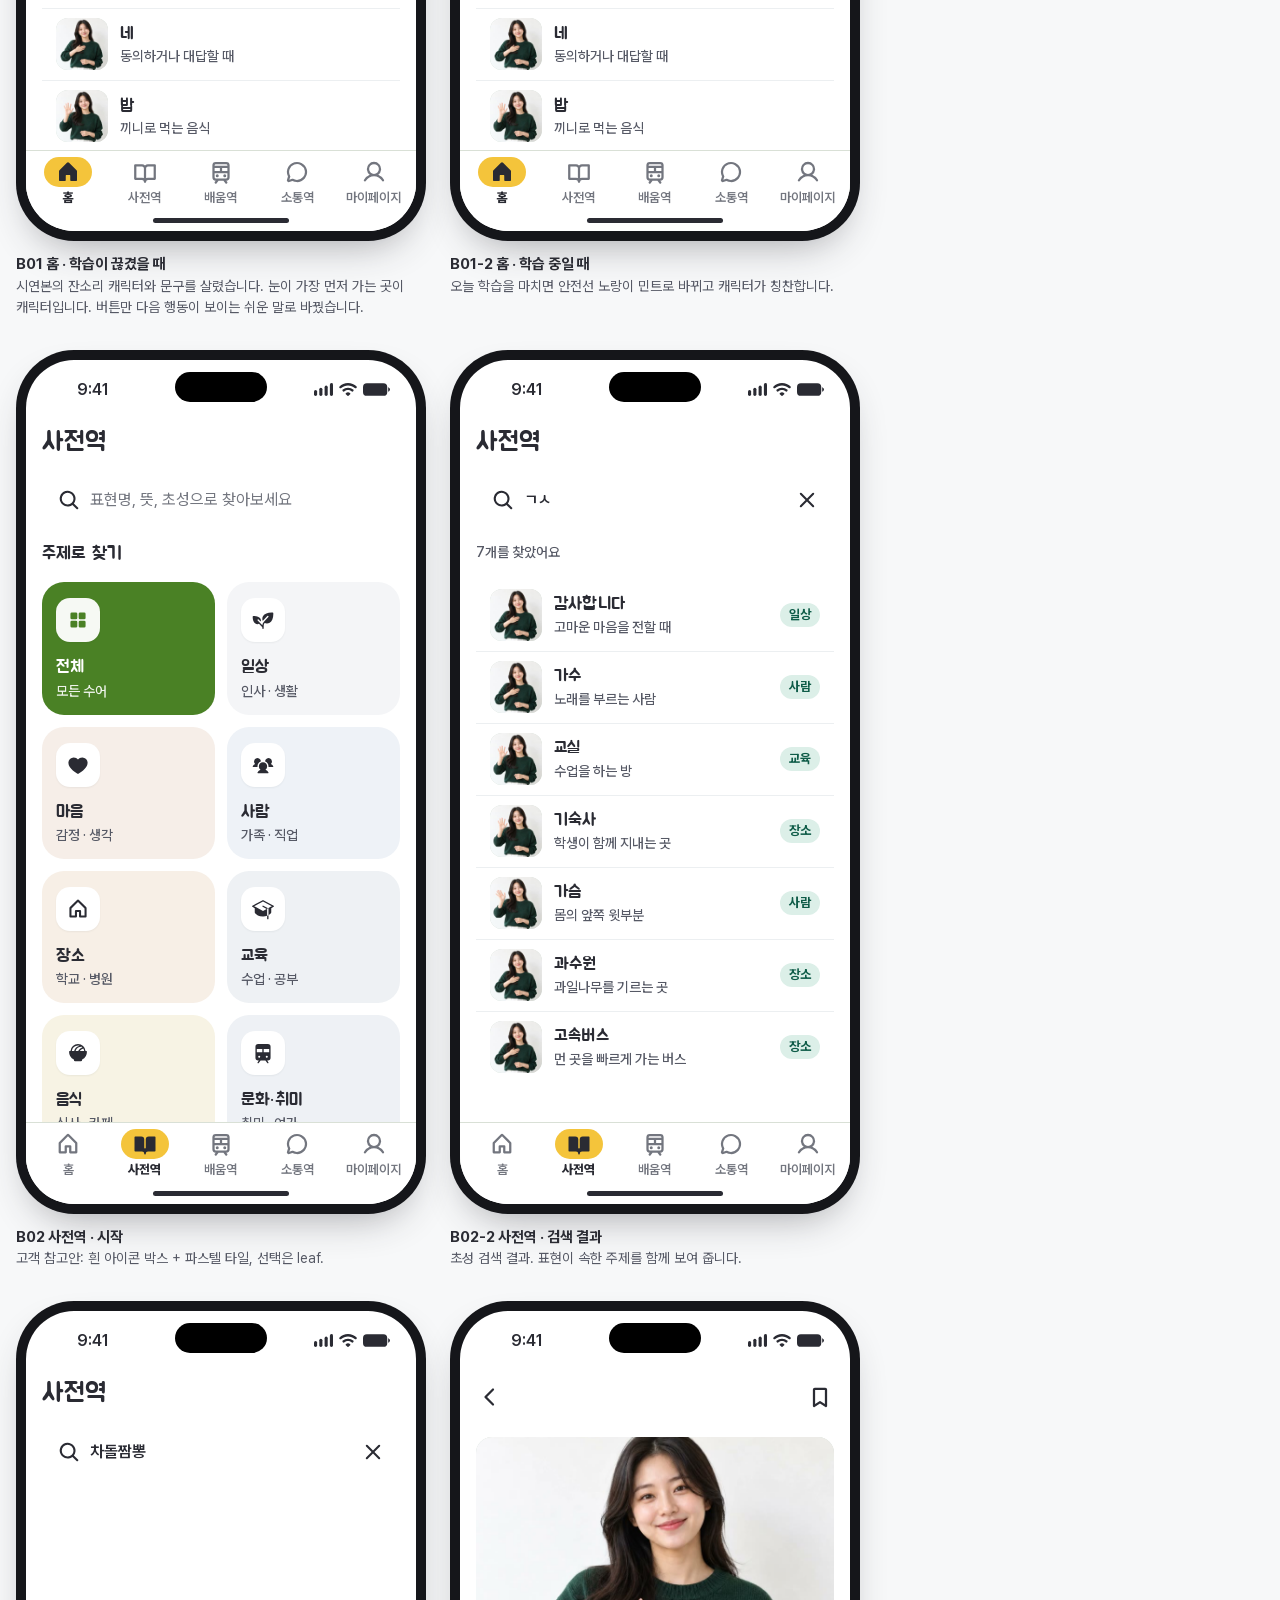
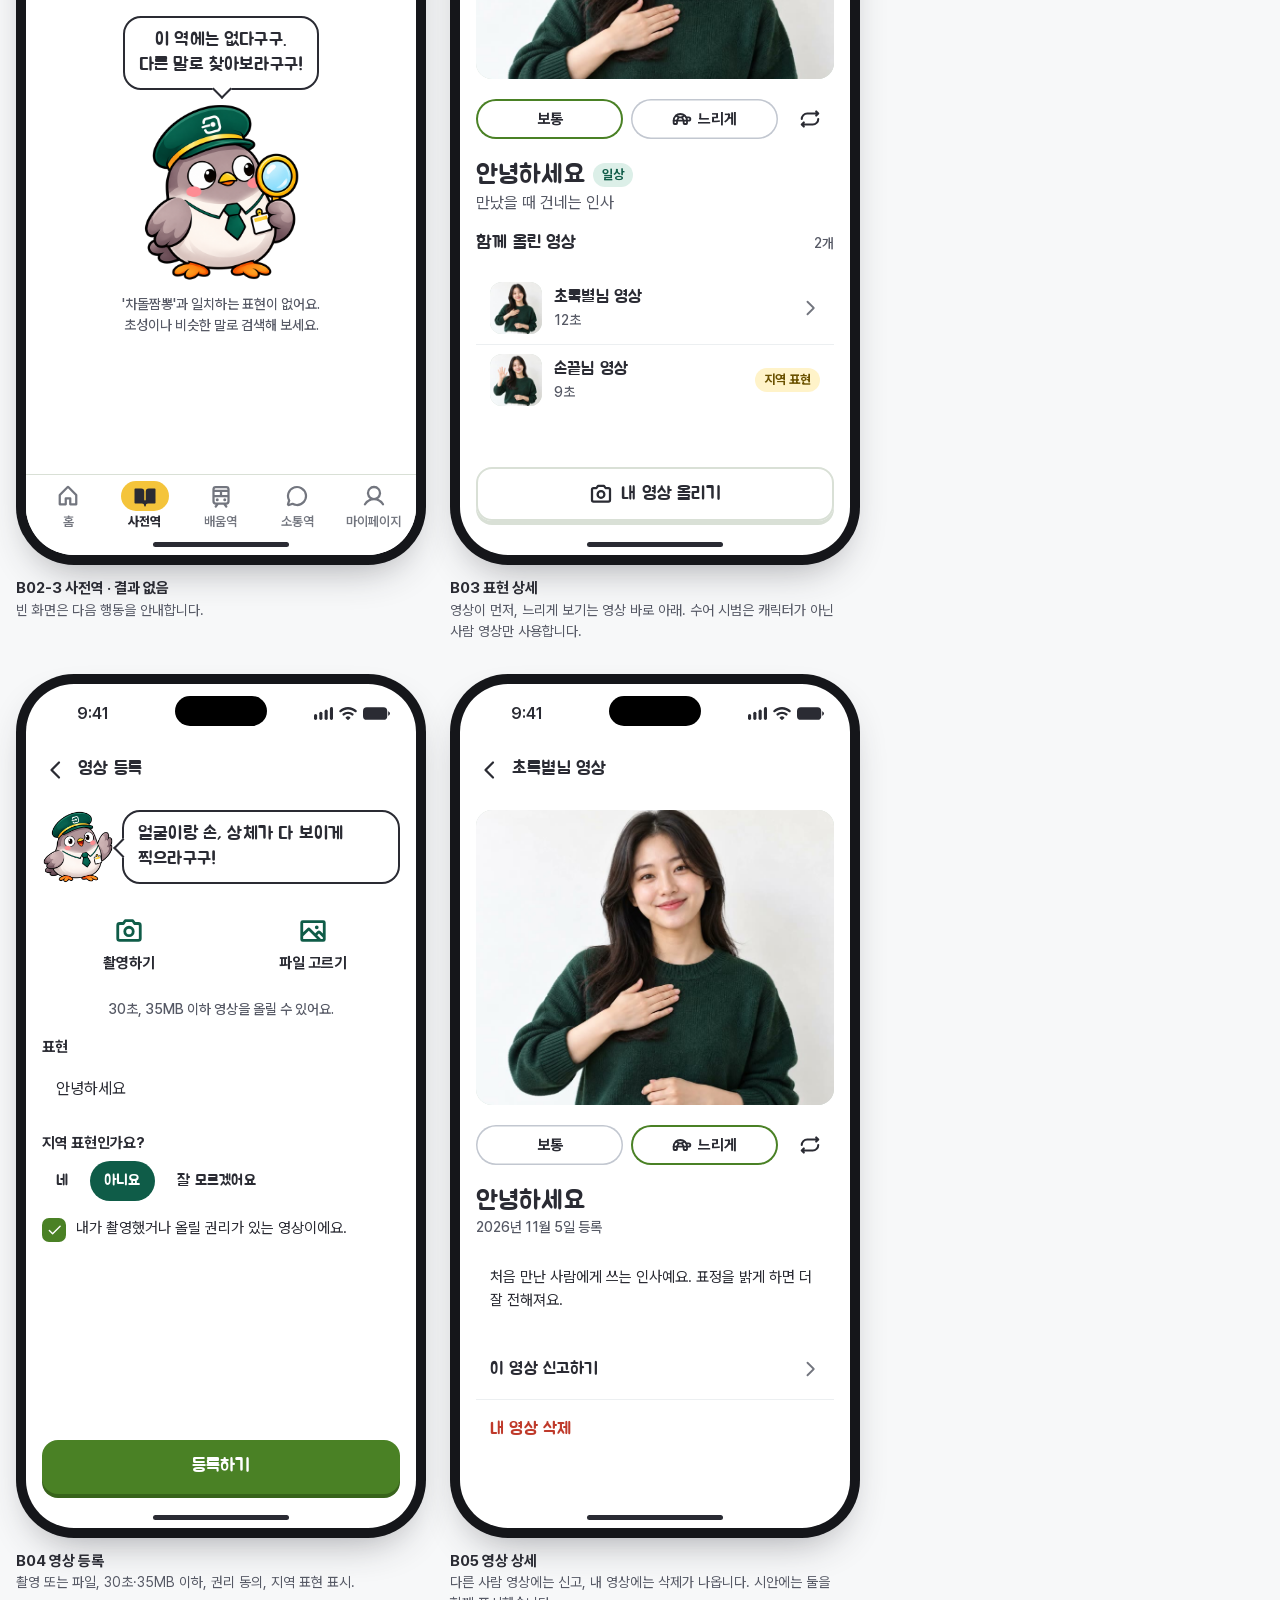
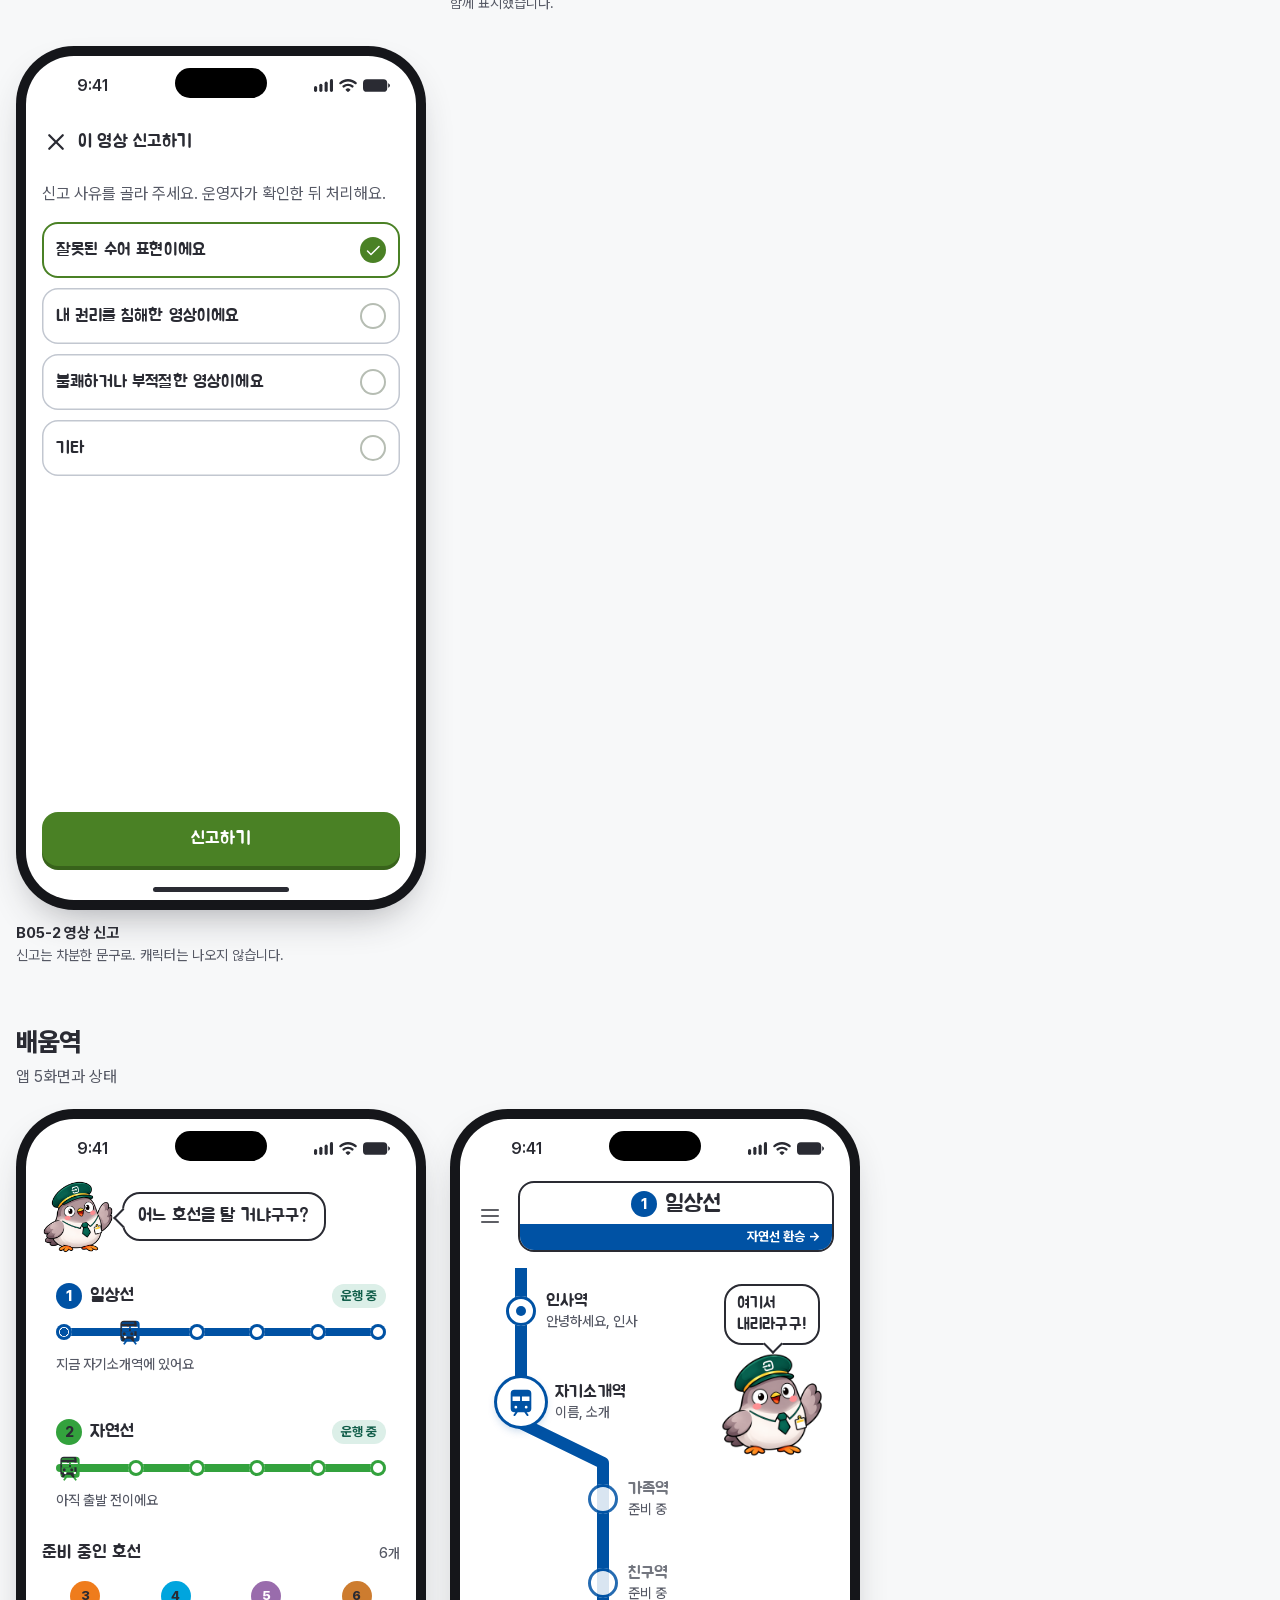
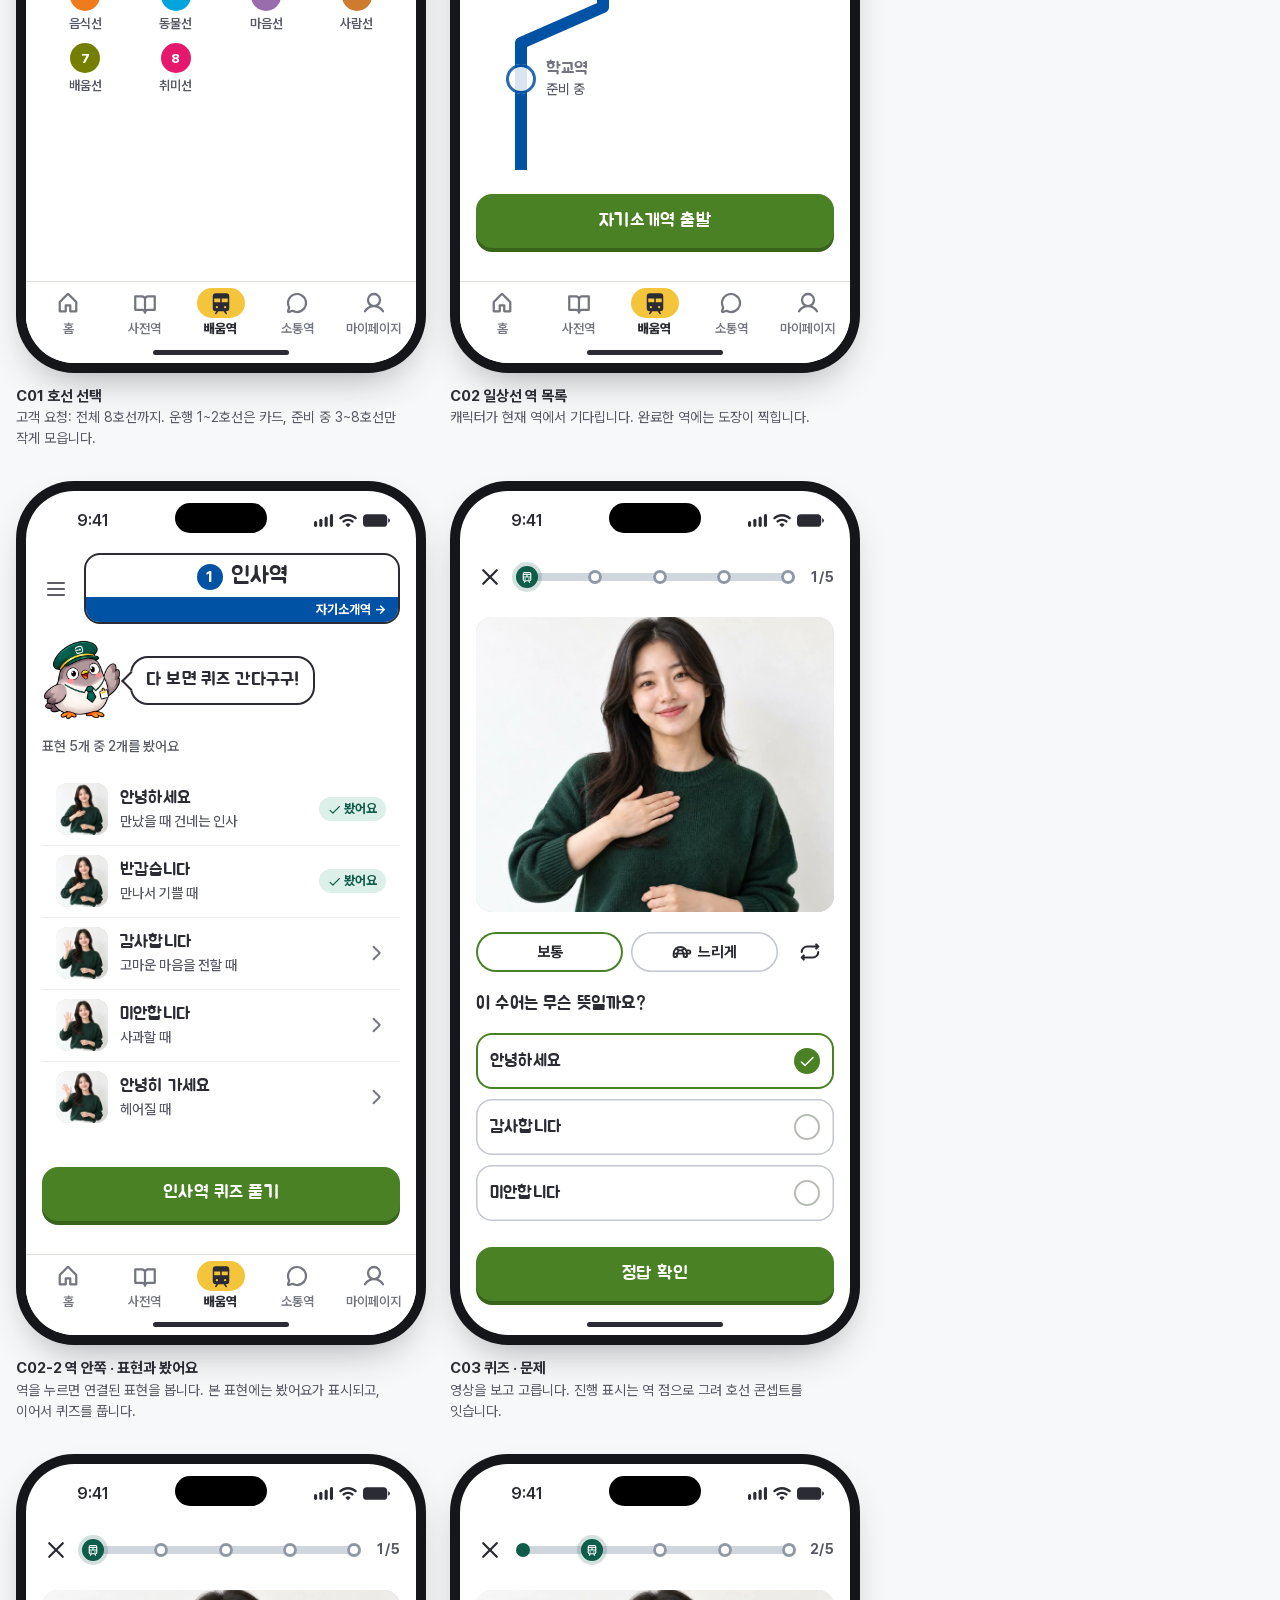
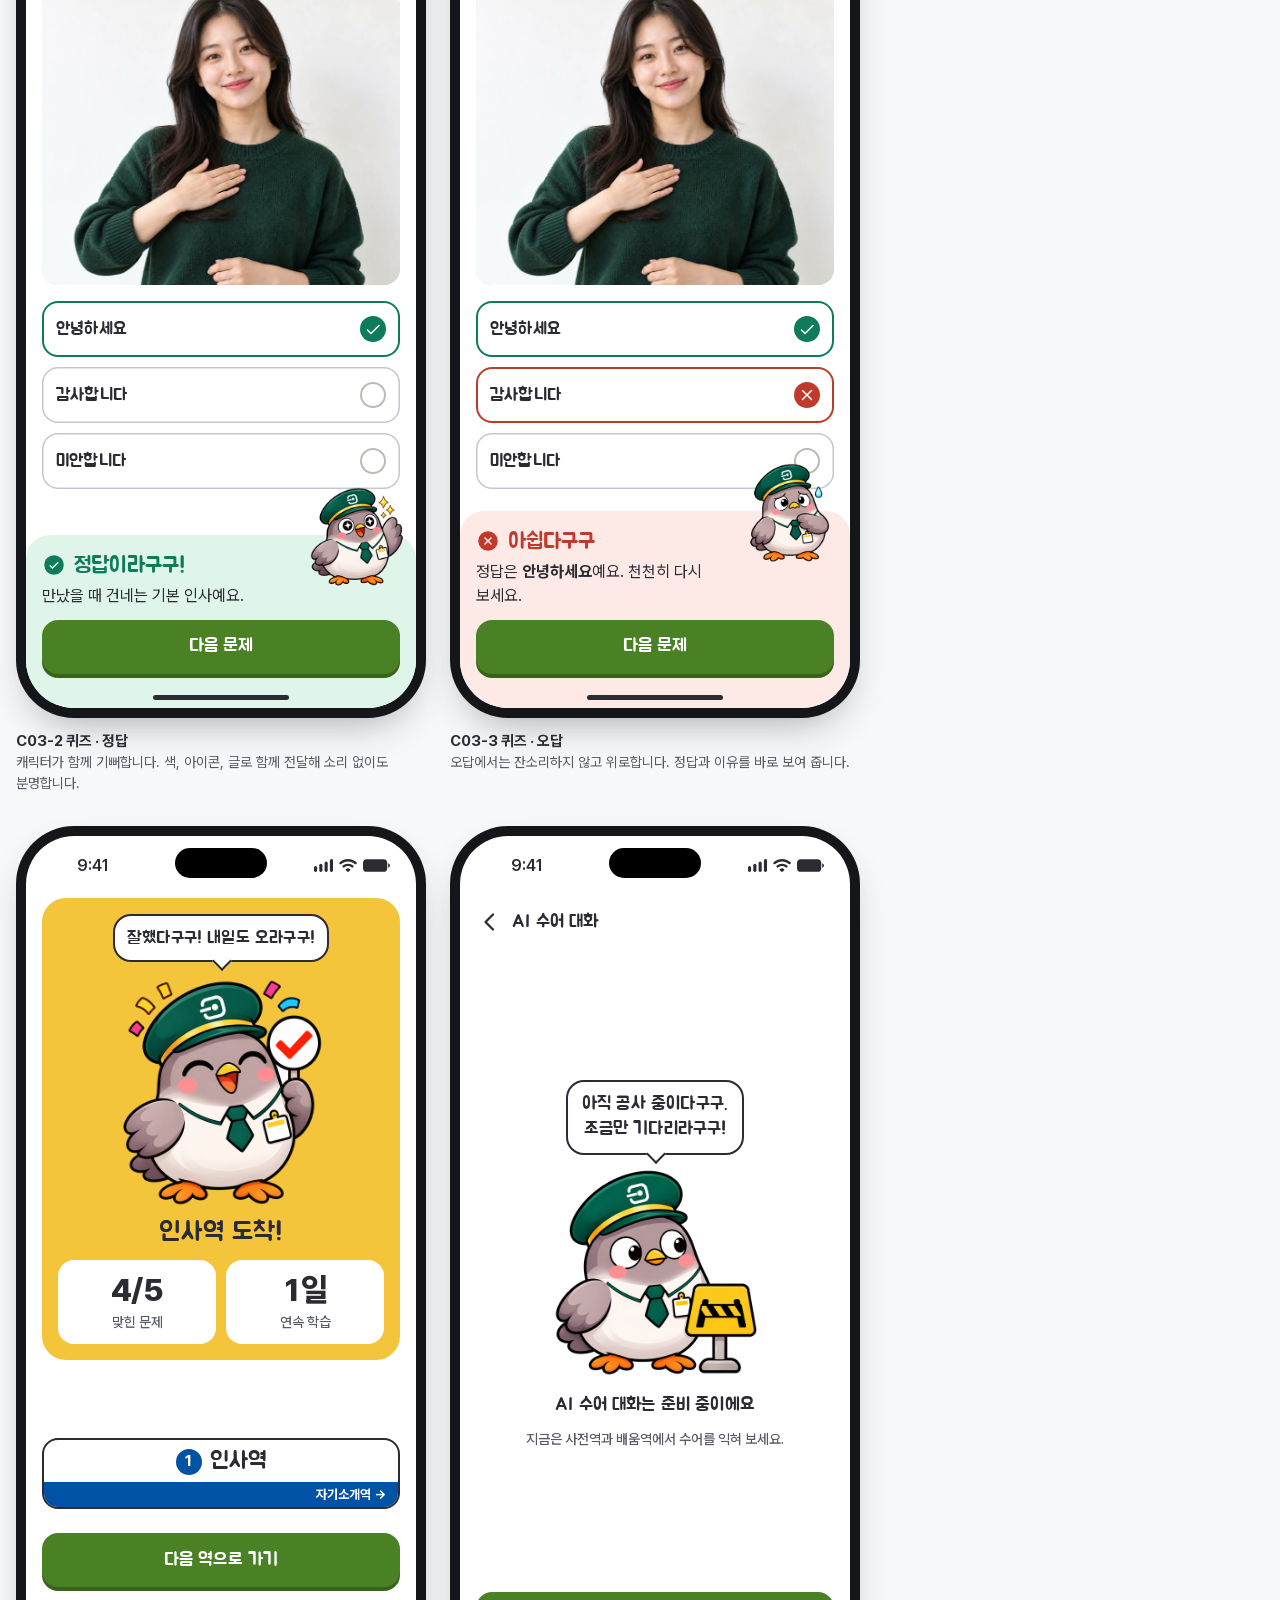
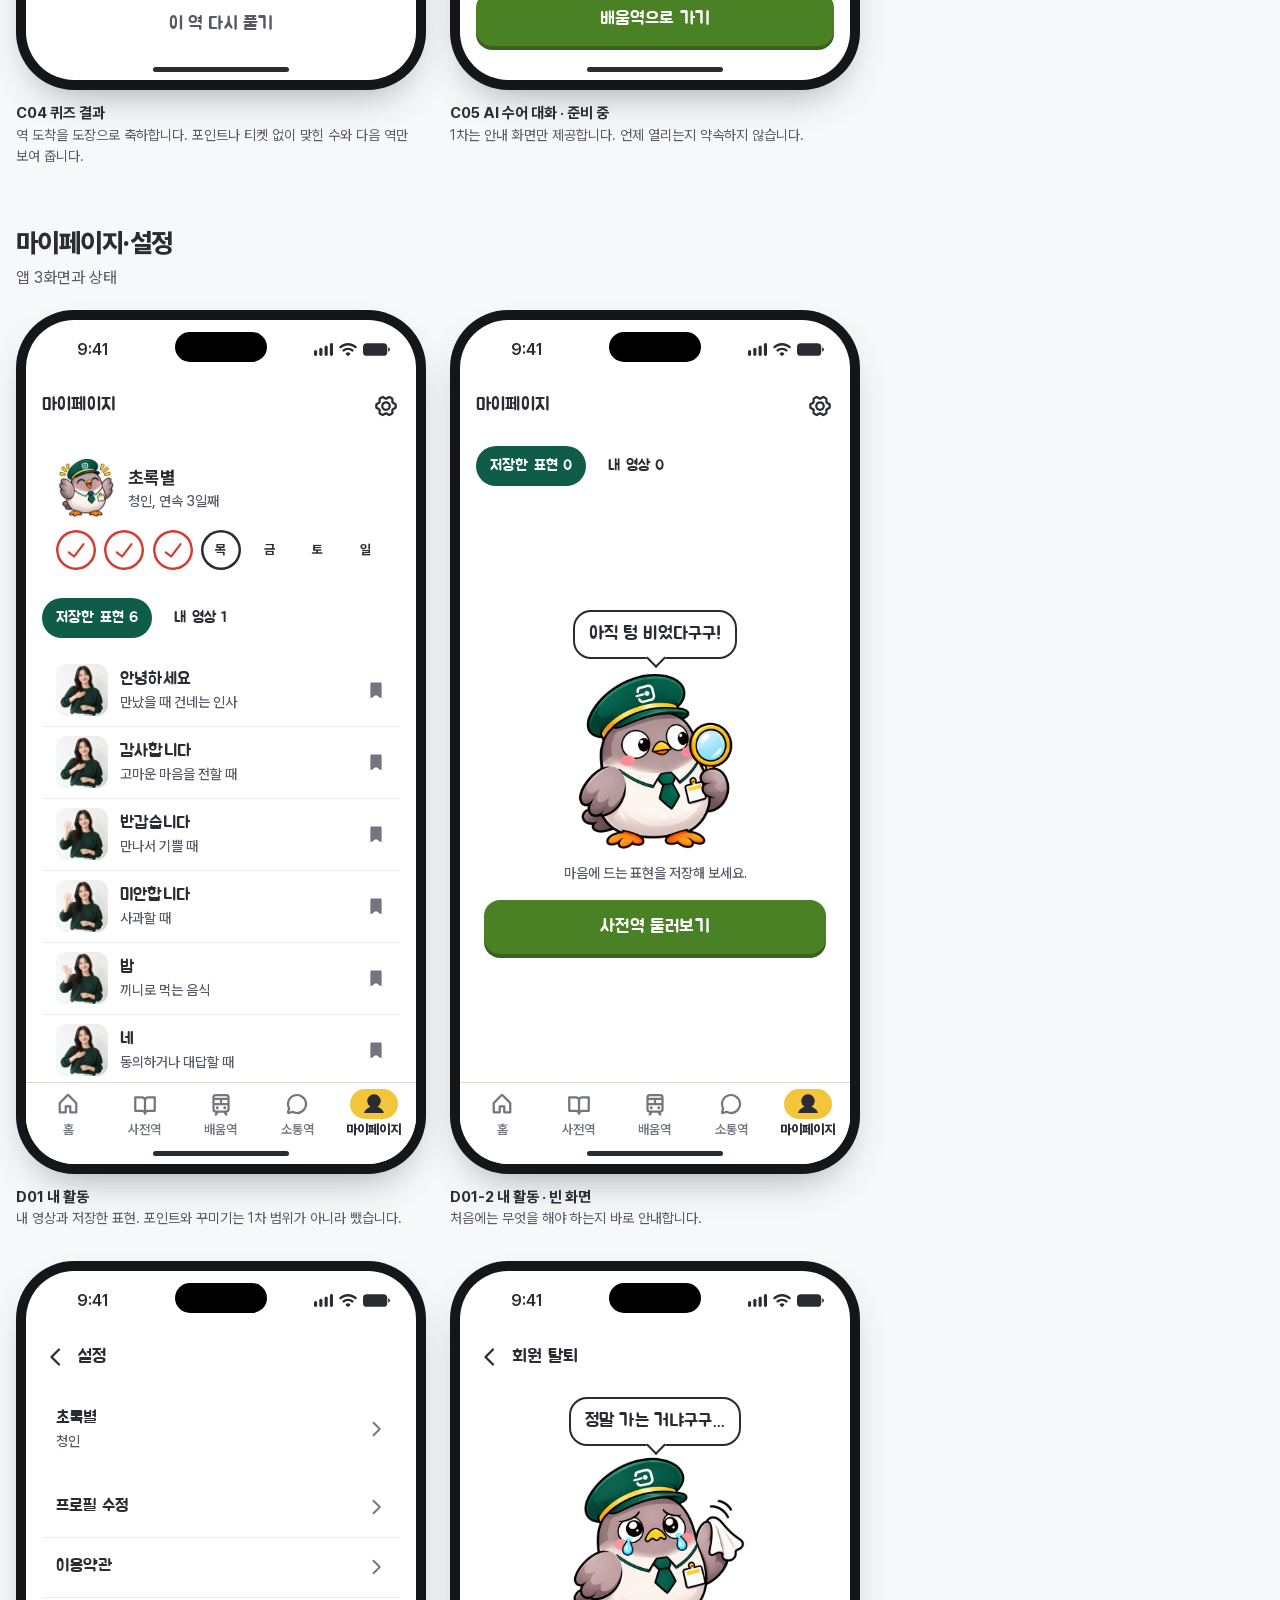
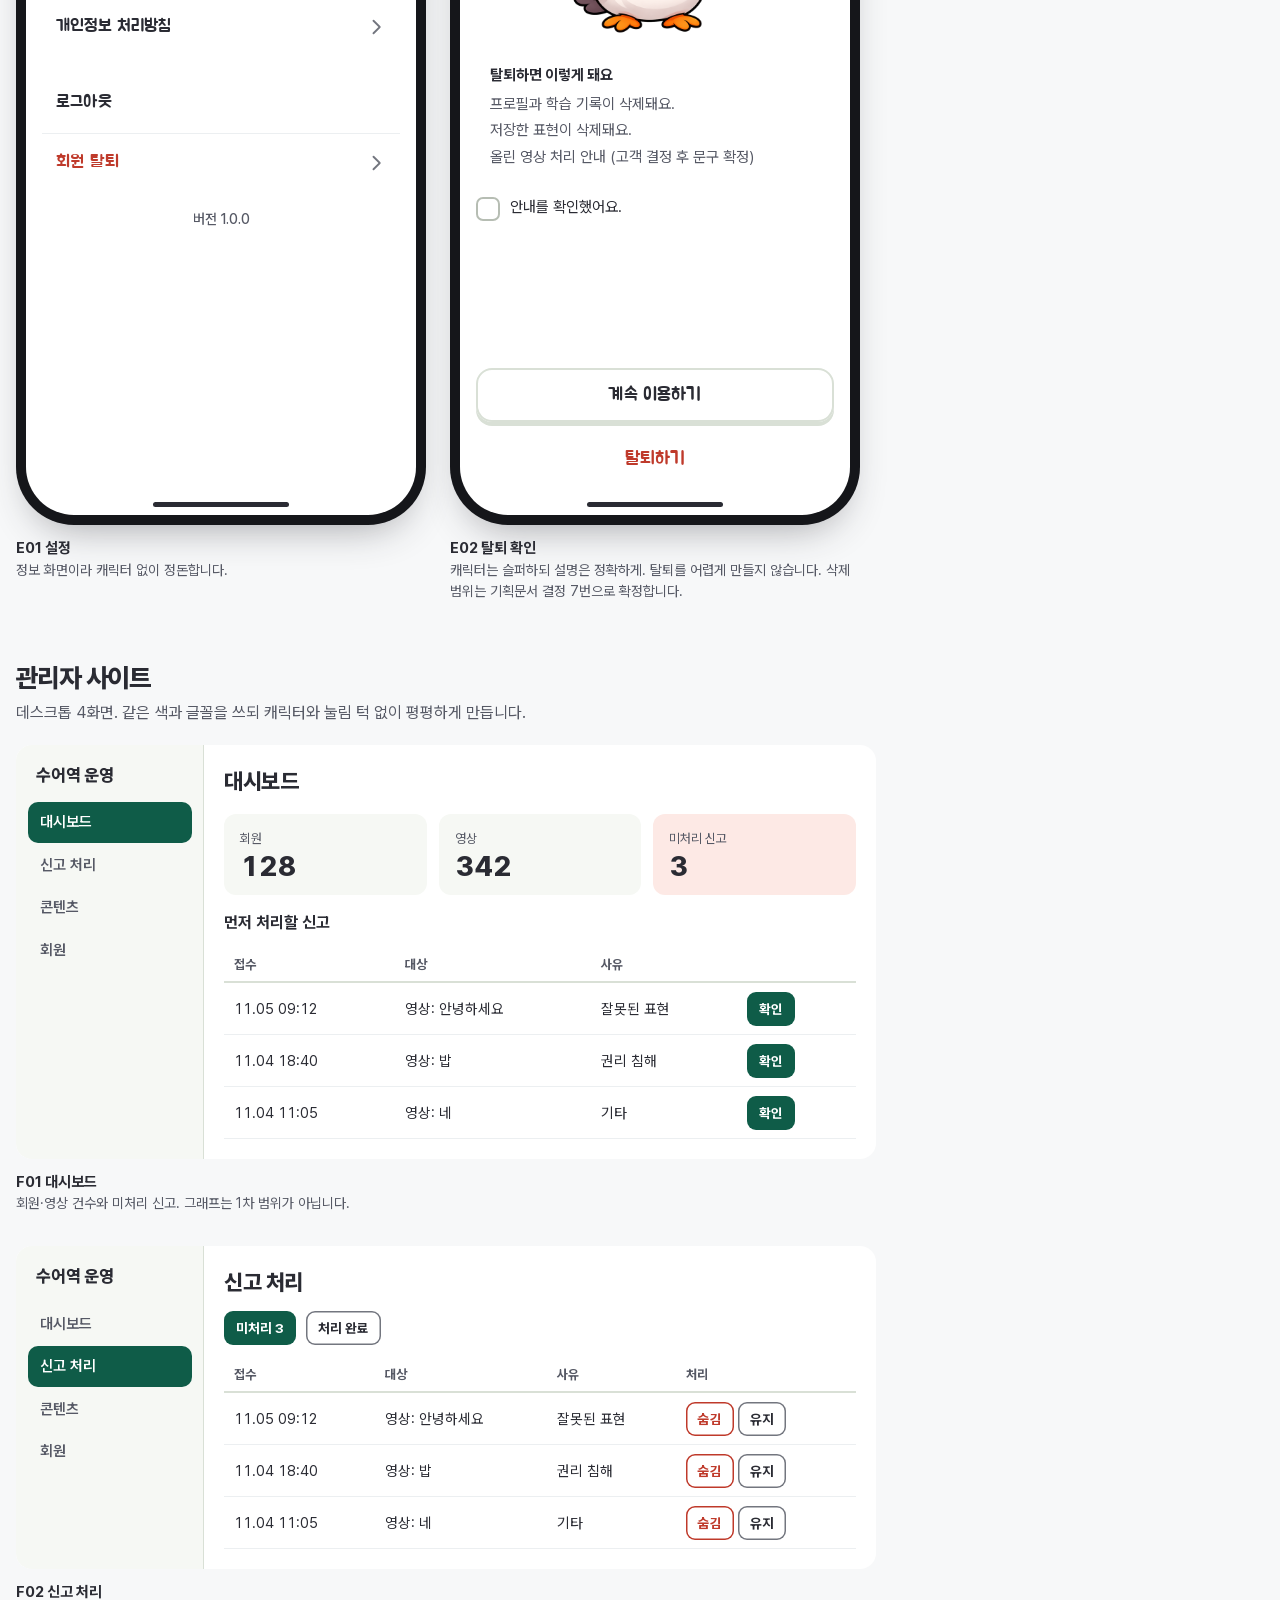
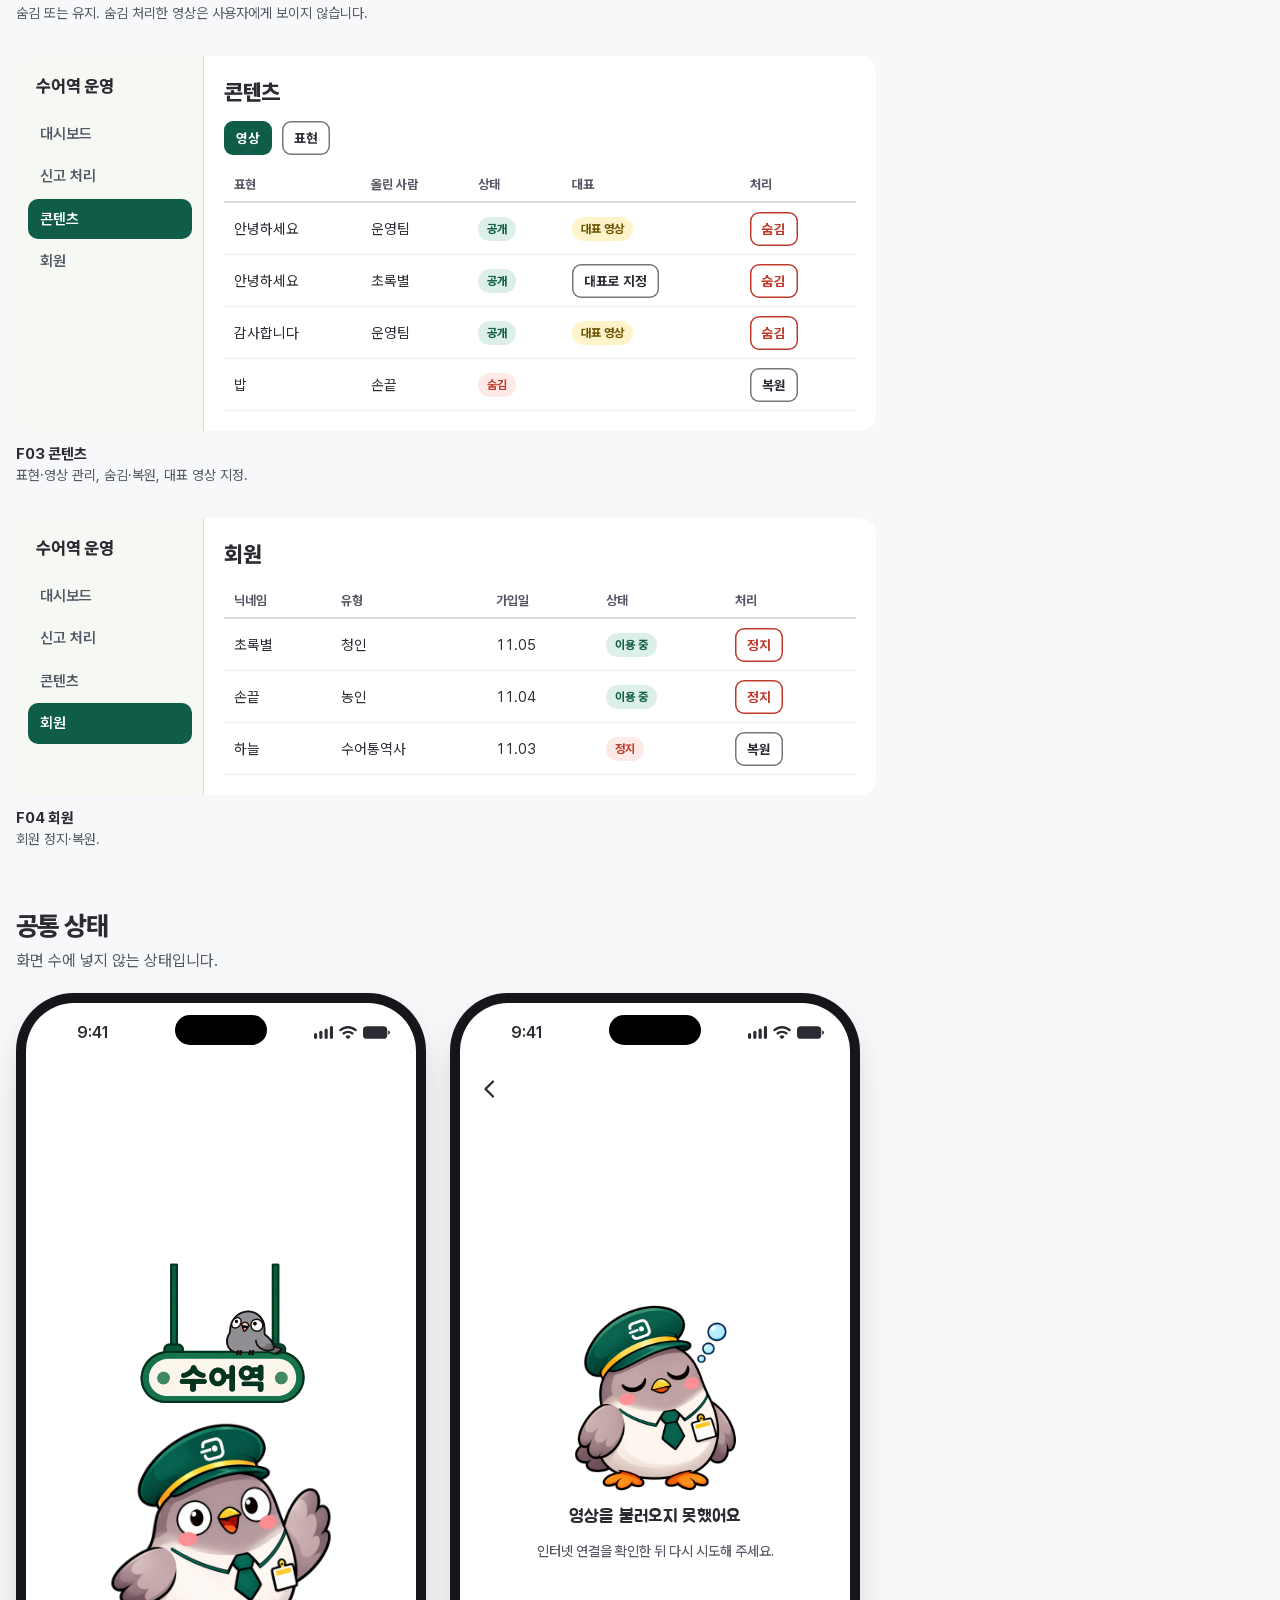
==== commit c5b52544: "Show signup progress as a train running on a rail." ====
--- a/index.html
+++ b/index.html
@@ -24,7 +24,7 @@
 <div class="grow"></div>
 </div><div class="cta"><button class="btn kakao"><svg class="ic" viewBox="0 0 256 256" aria-hidden="true"><path d="M232,128A104,104,0,0,1,79.12,219.82L45.07,231.17a16,16,0,0,1-20.24-20.24l11.35-34.05A104,104,0,1,1,232,128Z"/></svg>카카오로 시작하기</button>
 <button class="btn google"><img src="img/google-g.png" alt="">Google로 시작하기</button></div><div class="homebar" aria-hidden="true"></div></div></div><figcaption><b>A01 로그인</b>캐릭터의 첫인사. 로고는 고객 시연본의 역명판 그대로이고, 로그인은 Google과 카카오만 둡니다.</figcaption></figure><figure class="shot" id="A02"><div class="phone"><div class="screen"><div class="status"><span class="time">9:41</span><span class="glyphs" aria-hidden="true"><svg viewBox="0 0 20.33 13.67" width="19" height="13" fill="currentColor"><rect x="0" y="7.34" width="3.333" height="6.33" rx="1.667"/><rect x="5.667" y="5" width="3.333" height="8.67" rx="1.667"/><rect x="11.334" y="2.67" width="3.333" height="11" rx="1.667"/><rect x="17" y="0" width="3.333" height="13.67" rx="1.667"/></svg><svg viewBox="0 0 19.33 14.33" width="18" height="13" fill="currentColor"><path fill-rule="evenodd" d="M.416 5.543c.486.501 1.244.415 1.859-.129C4.306 3.58 6.837 2.635 9.669 2.635c2.832 0 5.377.974 7.394 2.779.6.559 1.358.616 1.859.129.5-.516.572-1.289.057-1.833C16.834 1.518 13.33 0 9.669 0 6.008 0 2.49 1.533.359 3.724c-.515.53-.458 1.303.057 1.833zm3.532 3.595c.558.544 1.273.487 1.903-.029 1.03-.816 2.402-1.375 3.818-1.361 1.402 0 2.775.545 3.819 1.375.629.516 1.373.545 1.916 0 .529-.544.615-1.375.057-1.89-1.387-1.246-3.475-2.12-5.778-2.12-2.302 0-4.405.874-5.778 2.12-.486.458-.586 1.246.057 1.905zm4.777 4.755c.615.587 1.258.587 1.873 0l1.159-1.117c.615-.602.744-1.361.043-1.876-.586-.416-1.33-.688-2.131-.688-.801 0-1.559.272-2.131.702-.701.501-.558 1.274.057 1.862l1.144 1.117z"/></svg><svg viewBox="0 0 29.33 13.67" width="27" height="13" fill="currentColor"><rect width="26.33" height="13.67" rx="4.2"/><path transform="translate(27.33 4.33)" d="M0 0v5c.6-.14 2-1.25 2-2.5S.6.14 0 0z"/></svg></span></div><div class="island" aria-hidden="true"></div><div class="body">
-<div class="top"><button class="iconbtn" aria-label="뒤로"><svg class="ic" viewBox="0 0 256 256" aria-hidden="true"><path d="M168.49,199.51a12,12,0,0,1-17,17l-80-80a12,12,0,0,1,0-17l80-80a12,12,0,0,1,17,17L97,128Z"/></svg></button><div class="prog" role="img" aria-label="3단계 중 1번째"><i class="n"><svg class="ic" viewBox="0 0 256 256" aria-hidden="true"><path d="M184,20H72A36,36,0,0,0,36,56V184a36,36,0,0,0,36,36h0l-9.6,12.8a12,12,0,1,0,19.2,14.4L102,220h52l20.4,27.2a12,12,0,0,0,19.2-14.4L184,220h0a36,36,0,0,0,36-36V56A36,36,0,0,0,184,20ZM60,116V84h56v32Zm80-32h56v32H140ZM72,44H184a12,12,0,0,1,12,12v4H60V56A12,12,0,0,1,72,44ZM184,196H72a12,12,0,0,1-12-12V140H196v44A12,12,0,0,1,184,196Zm-80-28a16,16,0,1,1-16-16A16,16,0,0,1,104,168Zm80,0a16,16,0,1,1-16-16A16,16,0,0,1,184,168Z"/></svg></i><i class=""></i><i class=""></i></div><span class="caption" style="margin-left:6px;font-weight:700;font-variant-numeric:tabular-nums">1/3</span></div>
+<div class="top"><button class="iconbtn" aria-label="뒤로"><svg class="ic" viewBox="0 0 256 256" aria-hidden="true"><path d="M168.49,199.51a12,12,0,0,1-17,17l-80-80a12,12,0,0,1,0-17l80-80a12,12,0,0,1,17,17L97,128Z"/></svg></button><div class="prog rail" data-step="1" role="img" aria-label="3단계 중 1번째"><span class="rail-track"><span class="rail-fill"></span></span><span class="rail-train"><svg class="ic" viewBox="0 0 256 256" aria-hidden="true"><path d="M184,20H72A36,36,0,0,0,36,56V184a36,36,0,0,0,36,36h0l-9.6,12.8a12,12,0,1,0,19.2,14.4L102,220h52l20.4,27.2a12,12,0,0,0,19.2-14.4L184,220h0a36,36,0,0,0,36-36V56A36,36,0,0,0,184,20ZM60,116V84h56v32Zm80-32h56v32H140ZM72,44H184a12,12,0,0,1,12,12v4H60V56A12,12,0,0,1,72,44ZM184,196H72a12,12,0,0,1-12-12V140H196v44A12,12,0,0,1,184,196Zm-80-28a16,16,0,1,1-16-16A16,16,0,0,1,104,168Zm80,0a16,16,0,1,1-16-16A16,16,0,0,1,184,168Z"/></svg></span></div><span class="caption" style="margin-left:6px;font-weight:700;font-variant-numeric:tabular-nums">1/3</span></div>
 <div class="says"><img class="character " src="character/gugu/greet.png" width="80" height="80" alt=""><div class="bubble tail-l">뭐라고 부르면 되냐구구?</div></div>
 <div class="field"><label for="n">닉네임</label><div class="input" id="n">초록별</div><p class="help">2~12자로 입력해 주세요.</p></div>
 <div>
@@ -32,7 +32,7 @@
   <div class="stack"><button class="opt radio"><span class="txt">농인</span><span class="mark"></span></button><button class="opt radio sel"><span class="txt">청인</span><span class="mark"><svg class="ic" viewBox="0 0 256 256" aria-hidden="true"><path d="M232.49,80.49l-128,128a12,12,0,0,1-17,0l-56-56a12,12,0,1,1,17-17L96,183,215.51,63.51a12,12,0,0,1,17,17Z"/></svg></span></button><button class="opt radio"><span class="txt">수어통역사</span><span class="mark"></span></button><button class="opt radio"><span class="txt">기타</span><span class="mark"></span></button></div>
 </div>
 </div><div class="cta"><button class="btn">다음</button></div><div class="homebar" aria-hidden="true"></div></div></div><figcaption><b>A02 프로필</b>진행 표시도 역 점입니다. 사용자 유형은 자기 선택이며 인증이 아닙니다.</figcaption></figure><figure class="shot" id="A03"><div class="phone"><div class="screen"><div class="status"><span class="time">9:41</span><span class="glyphs" aria-hidden="true"><svg viewBox="0 0 20.33 13.67" width="19" height="13" fill="currentColor"><rect x="0" y="7.34" width="3.333" height="6.33" rx="1.667"/><rect x="5.667" y="5" width="3.333" height="8.67" rx="1.667"/><rect x="11.334" y="2.67" width="3.333" height="11" rx="1.667"/><rect x="17" y="0" width="3.333" height="13.67" rx="1.667"/></svg><svg viewBox="0 0 19.33 14.33" width="18" height="13" fill="currentColor"><path fill-rule="evenodd" d="M.416 5.543c.486.501 1.244.415 1.859-.129C4.306 3.58 6.837 2.635 9.669 2.635c2.832 0 5.377.974 7.394 2.779.6.559 1.358.616 1.859.129.5-.516.572-1.289.057-1.833C16.834 1.518 13.33 0 9.669 0 6.008 0 2.49 1.533.359 3.724c-.515.53-.458 1.303.057 1.833zm3.532 3.595c.558.544 1.273.487 1.903-.029 1.03-.816 2.402-1.375 3.818-1.361 1.402 0 2.775.545 3.819 1.375.629.516 1.373.545 1.916 0 .529-.544.615-1.375.057-1.89-1.387-1.246-3.475-2.12-5.778-2.12-2.302 0-4.405.874-5.778 2.12-.486.458-.586 1.246.057 1.905zm4.777 4.755c.615.587 1.258.587 1.873 0l1.159-1.117c.615-.602.744-1.361.043-1.876-.586-.416-1.33-.688-2.131-.688-.801 0-1.559.272-2.131.702-.701.501-.558 1.274.057 1.862l1.144 1.117z"/></svg><svg viewBox="0 0 29.33 13.67" width="27" height="13" fill="currentColor"><rect width="26.33" height="13.67" rx="4.2"/><path transform="translate(27.33 4.33)" d="M0 0v5c.6-.14 2-1.25 2-2.5S.6.14 0 0z"/></svg></span></div><div class="island" aria-hidden="true"></div><div class="body">
-<div class="top"><button class="iconbtn" aria-label="뒤로"><svg class="ic" viewBox="0 0 256 256" aria-hidden="true"><path d="M168.49,199.51a12,12,0,0,1-17,17l-80-80a12,12,0,0,1,0-17l80-80a12,12,0,0,1,17,17L97,128Z"/></svg></button><div class="prog" role="img" aria-label="3단계 중 2번째"><i class="d"></i><i class="n"><svg class="ic" viewBox="0 0 256 256" aria-hidden="true"><path d="M184,20H72A36,36,0,0,0,36,56V184a36,36,0,0,0,36,36h0l-9.6,12.8a12,12,0,1,0,19.2,14.4L102,220h52l20.4,27.2a12,12,0,0,0,19.2-14.4L184,220h0a36,36,0,0,0,36-36V56A36,36,0,0,0,184,20ZM60,116V84h56v32Zm80-32h56v32H140ZM72,44H184a12,12,0,0,1,12,12v4H60V56A12,12,0,0,1,72,44ZM184,196H72a12,12,0,0,1-12-12V140H196v44A12,12,0,0,1,184,196Zm-80-28a16,16,0,1,1-16-16A16,16,0,0,1,104,168Zm80,0a16,16,0,1,1-16-16A16,16,0,0,1,184,168Z"/></svg></i><i class=""></i></div><span class="caption" style="margin-left:6px;font-weight:700;font-variant-numeric:tabular-nums">2/3</span></div>
+<div class="top"><button class="iconbtn" aria-label="뒤로"><svg class="ic" viewBox="0 0 256 256" aria-hidden="true"><path d="M168.49,199.51a12,12,0,0,1-17,17l-80-80a12,12,0,0,1,0-17l80-80a12,12,0,0,1,17,17L97,128Z"/></svg></button><div class="prog rail" data-step="2" role="img" aria-label="3단계 중 2번째"><span class="rail-track"><span class="rail-fill"></span></span><span class="rail-train"><svg class="ic" viewBox="0 0 256 256" aria-hidden="true"><path d="M184,20H72A36,36,0,0,0,36,56V184a36,36,0,0,0,36,36h0l-9.6,12.8a12,12,0,1,0,19.2,14.4L102,220h52l20.4,27.2a12,12,0,0,0,19.2-14.4L184,220h0a36,36,0,0,0,36-36V56A36,36,0,0,0,184,20ZM60,116V84h56v32Zm80-32h56v32H140ZM72,44H184a12,12,0,0,1,12,12v4H60V56A12,12,0,0,1,72,44ZM184,196H72a12,12,0,0,1-12-12V140H196v44A12,12,0,0,1,184,196Zm-80-28a16,16,0,1,1-16-16A16,16,0,0,1,104,168Zm80,0a16,16,0,1,1-16-16A16,16,0,0,1,184,168Z"/></svg></span></div><span class="caption" style="margin-left:6px;font-weight:700;font-variant-numeric:tabular-nums">2/3</span></div>
 <div class="says"><img class="character " src="character/gugu/cheer.png" width="80" height="80" alt=""><div class="bubble tail-l">수어역에 온 이유를 알려달라구구!</div></div>
 <p class="muted small">여러 개 고를 수 있어요.</p>
 <div class="stack">
@@ -42,7 +42,7 @@
 <button class="opt "><span class="lead"><svg class="ic" viewBox="0 0 256 256" aria-hidden="true"><path d="M128,20A108,108,0,0,0,31.85,177.23L21,209.66A20,20,0,0,0,46.34,235l32.43-10.81A108,108,0,1,0,128,20Zm0,192a84,84,0,0,1-42.06-11.27,12,12,0,0,0-6-1.62,12.1,12.1,0,0,0-3.8.62l-29.79,9.93,9.93-29.79a12,12,0,0,0-1-9.81A84,84,0,1,1,128,212Z"/></svg></span><span class="txt">다른 사람들과 소통하고 싶어요</span><span class="mark"></span></button>
 </div>
 </div><div class="cta"><button class="btn">다음</button></div><div class="homebar" aria-hidden="true"></div></div></div><figcaption><b>A03 가입 목적</b>여러 개 고를 수 있습니다. 문구는 시연본 그대로입니다.</figcaption></figure><figure class="shot" id="A04"><div class="phone"><div class="screen"><div class="status"><span class="time">9:41</span><span class="glyphs" aria-hidden="true"><svg viewBox="0 0 20.33 13.67" width="19" height="13" fill="currentColor"><rect x="0" y="7.34" width="3.333" height="6.33" rx="1.667"/><rect x="5.667" y="5" width="3.333" height="8.67" rx="1.667"/><rect x="11.334" y="2.67" width="3.333" height="11" rx="1.667"/><rect x="17" y="0" width="3.333" height="13.67" rx="1.667"/></svg><svg viewBox="0 0 19.33 14.33" width="18" height="13" fill="currentColor"><path fill-rule="evenodd" d="M.416 5.543c.486.501 1.244.415 1.859-.129C4.306 3.58 6.837 2.635 9.669 2.635c2.832 0 5.377.974 7.394 2.779.6.559 1.358.616 1.859.129.5-.516.572-1.289.057-1.833C16.834 1.518 13.33 0 9.669 0 6.008 0 2.49 1.533.359 3.724c-.515.53-.458 1.303.057 1.833zm3.532 3.595c.558.544 1.273.487 1.903-.029 1.03-.816 2.402-1.375 3.818-1.361 1.402 0 2.775.545 3.819 1.375.629.516 1.373.545 1.916 0 .529-.544.615-1.375.057-1.89-1.387-1.246-3.475-2.12-5.778-2.12-2.302 0-4.405.874-5.778 2.12-.486.458-.586 1.246.057 1.905zm4.777 4.755c.615.587 1.258.587 1.873 0l1.159-1.117c.615-.602.744-1.361.043-1.876-.586-.416-1.33-.688-2.131-.688-.801 0-1.559.272-2.131.702-.701.501-.558 1.274.057 1.862l1.144 1.117z"/></svg><svg viewBox="0 0 29.33 13.67" width="27" height="13" fill="currentColor"><rect width="26.33" height="13.67" rx="4.2"/><path transform="translate(27.33 4.33)" d="M0 0v5c.6-.14 2-1.25 2-2.5S.6.14 0 0z"/></svg></span></div><div class="island" aria-hidden="true"></div><div class="body">
-<div class="top"><button class="iconbtn" aria-label="뒤로"><svg class="ic" viewBox="0 0 256 256" aria-hidden="true"><path d="M168.49,199.51a12,12,0,0,1-17,17l-80-80a12,12,0,0,1,0-17l80-80a12,12,0,0,1,17,17L97,128Z"/></svg></button><div class="prog" role="img" aria-label="3단계 중 3번째"><i class="d"></i><i class="d"></i><i class="n"><svg class="ic" viewBox="0 0 256 256" aria-hidden="true"><path d="M184,20H72A36,36,0,0,0,36,56V184a36,36,0,0,0,36,36h0l-9.6,12.8a12,12,0,1,0,19.2,14.4L102,220h52l20.4,27.2a12,12,0,0,0,19.2-14.4L184,220h0a36,36,0,0,0,36-36V56A36,36,0,0,0,184,20ZM60,116V84h56v32Zm80-32h56v32H140ZM72,44H184a12,12,0,0,1,12,12v4H60V56A12,12,0,0,1,72,44ZM184,196H72a12,12,0,0,1-12-12V140H196v44A12,12,0,0,1,184,196Zm-80-28a16,16,0,1,1-16-16A16,16,0,0,1,104,168Zm80,0a16,16,0,1,1-16-16A16,16,0,0,1,184,168Z"/></svg></i></div><span class="caption" style="margin-left:6px;font-weight:700;font-variant-numeric:tabular-nums">3/3</span></div>
+<div class="top"><button class="iconbtn" aria-label="뒤로"><svg class="ic" viewBox="0 0 256 256" aria-hidden="true"><path d="M168.49,199.51a12,12,0,0,1-17,17l-80-80a12,12,0,0,1,0-17l80-80a12,12,0,0,1,17,17L97,128Z"/></svg></button><div class="prog rail" data-step="3" role="img" aria-label="3단계 중 3번째"><span class="rail-track"><span class="rail-fill"></span></span><span class="rail-train"><svg class="ic" viewBox="0 0 256 256" aria-hidden="true"><path d="M184,20H72A36,36,0,0,0,36,56V184a36,36,0,0,0,36,36h0l-9.6,12.8a12,12,0,1,0,19.2,14.4L102,220h52l20.4,27.2a12,12,0,0,0,19.2-14.4L184,220h0a36,36,0,0,0,36-36V56A36,36,0,0,0,184,20ZM60,116V84h56v32Zm80-32h56v32H140ZM72,44H184a12,12,0,0,1,12,12v4H60V56A12,12,0,0,1,72,44ZM184,196H72a12,12,0,0,1-12-12V140H196v44A12,12,0,0,1,184,196Zm-80-28a16,16,0,1,1-16-16A16,16,0,0,1,104,168Zm80,0a16,16,0,1,1-16-16A16,16,0,0,1,184,168Z"/></svg></span></div><span class="caption" style="margin-left:6px;font-weight:700;font-variant-numeric:tabular-nums">3/3</span></div>
 <div class="grow"></div>
 <h2 class="title">시작하기 전에<br>약관을 확인해 주세요</h2>
 <div class="stack">
--- a/app.css
+++ b/app.css
@@ -182,8 +182,8 @@
 
 /* ---------- 노선 ---------- */
 .linemap { position: relative; flex: 1; min-height: 0; background: var(--surface); border-radius: var(--r-content); overflow: hidden; }
-.linemap svg.track { position: absolute; inset: 0; width: 100%; height: 100%; }
-.st { position: absolute; display: flex; align-items: center; gap: 10px; }
+.linemap svg.track { position: absolute; inset: 0; width: 100%; height: 100%; z-index: 0; pointer-events: none; }
+.st { position: absolute; display: flex; align-items: center; gap: 10px; z-index: 2; }
 /* 역 점: 파란 원 + 완료는 안쪽 작은 파란 점 (빨간 체크 제거) */
 .st .node {
   width: 30px; height: 30px; border-radius: 50%; background: #fff;
@@ -195,16 +195,17 @@
 .st.done .node::after {
   content: ""; width: 10px; height: 10px; border-radius: 50%; background: var(--line-1);
 }
-.st.wait .node { box-shadow: inset 0 0 0 3px var(--line-1); opacity: .55; }
-/* 현재 위치: 노랑 대신 누끼 열차 */
+.st.wait .node { box-shadow: inset 0 0 0 3px var(--line-1); opacity: .85; }
+/* 현재 위치: 흰 받침 위 누끼 열차 (노선 위에 보이도록) */
+.st.now { z-index: 5; }
 .st.now .node {
-  width: 44px; height: 44px; margin-left: -7px;
-  background: transparent; box-shadow: none;
+  width: 48px; height: 48px; margin-left: -9px;
+  background: #fff;
+  box-shadow: 0 0 0 3px var(--line-1), 0 4px 10px rgba(0, 82, 164, .28);
   animation: train-bob 1.6s ease-in-out infinite;
 }
 .st.now .node .train-cut {
-  width: 40px; height: 40px; display: block;
-  filter: drop-shadow(0 2px 4px rgba(0, 82, 164, .25));
+  width: 30px; height: 30px; display: block;
   color: var(--line-1);
 }
 .st.now .node .train-cut path { fill: currentColor; }
@@ -260,19 +261,62 @@
 .replay { width: var(--touch); height: var(--touch); display: grid; place-items: center; border-radius: var(--r-input); background: var(--surface); flex: none; }
 .replay .ic { width: 22px; height: 22px; }
 
-/* ---------- 진행: 역 점 ---------- */
-/* 가입 진행: 지하철 노선 + 현재 역(열차) */
+/* ---------- 진행 (퀴즈 등: 역 점) ---------- */
 .prog { flex: 1; display: flex; align-items: center; position: relative; justify-content: space-between; height: 28px; margin-left: 4px; }
 .prog::before { content: ""; position: absolute; left: 8px; right: 8px; top: 50%; height: 8px; margin-top: -4px; border-radius: 4px; background: #cfd6de; }
 .prog i { position: relative; width: 14px; height: 14px; border-radius: 50%; background: #fff; box-shadow: inset 0 0 0 3px #8f99a6; z-index: 1; }
 .prog i.d { background: var(--deep); box-shadow: none; }
 .prog i.n {
-  width: 30px; height: 30px; border-radius: 10px;
+  width: 22px; height: 22px; border-radius: 50%;
   background: var(--deep);
   box-shadow: 0 0 0 4px rgba(15, 92, 72, .18);
   display: grid; place-items: center; color: #fff;
 }
-.prog i.n .ic { width: 16px; height: 16px; color: #fff; fill: currentColor; }
+.prog i.n .ic { width: 12px; height: 12px; color: #fff; fill: currentColor; }
+
+/* 가입 A02~A04: 선 위를 달리는 기차 */
+.prog.rail {
+  display: block;
+  height: 36px;
+  margin-left: 8px;
+  --p: 12;
+}
+.prog.rail[data-step="1"] { --p: 10; }
+.prog.rail[data-step="2"] { --p: 50; }
+.prog.rail[data-step="3"] { --p: 90; }
+.prog.rail::before { display: none; }
+.prog.rail .rail-track {
+  position: absolute;
+  left: 0; right: 0; top: 50%;
+  height: 10px; margin-top: -5px;
+  border-radius: 999px;
+  background: #d5dbe3;
+  overflow: hidden;
+}
+.prog.rail .rail-fill {
+  display: block; height: 100%;
+  width: calc(var(--p) * 1%);
+  border-radius: 999px;
+  background: linear-gradient(90deg, var(--deep), var(--leaf));
+}
+.prog.rail .rail-train {
+  position: absolute;
+  top: 50%;
+  left: calc(var(--p) * 1%);
+  transform: translate(-50%, -50%);
+  width: 34px; height: 34px;
+  border-radius: 50%;
+  background: #fff;
+  box-shadow: 0 0 0 2px var(--deep), 0 3px 8px rgba(15, 92, 72, .22);
+  display: grid; place-items: center;
+  z-index: 2;
+  color: var(--deep);
+  animation: train-bob 1.4s ease-in-out infinite;
+}
+.prog.rail .rail-train .ic {
+  width: 20px; height: 20px;
+  fill: currentColor;
+}
 
 /* ---------- 피드백 시트 ---------- */
 .sheet { flex: none; position: relative; padding: var(--s4) var(--s4) 30px; border-radius: var(--r-panel) var(--r-panel) 0 0; }
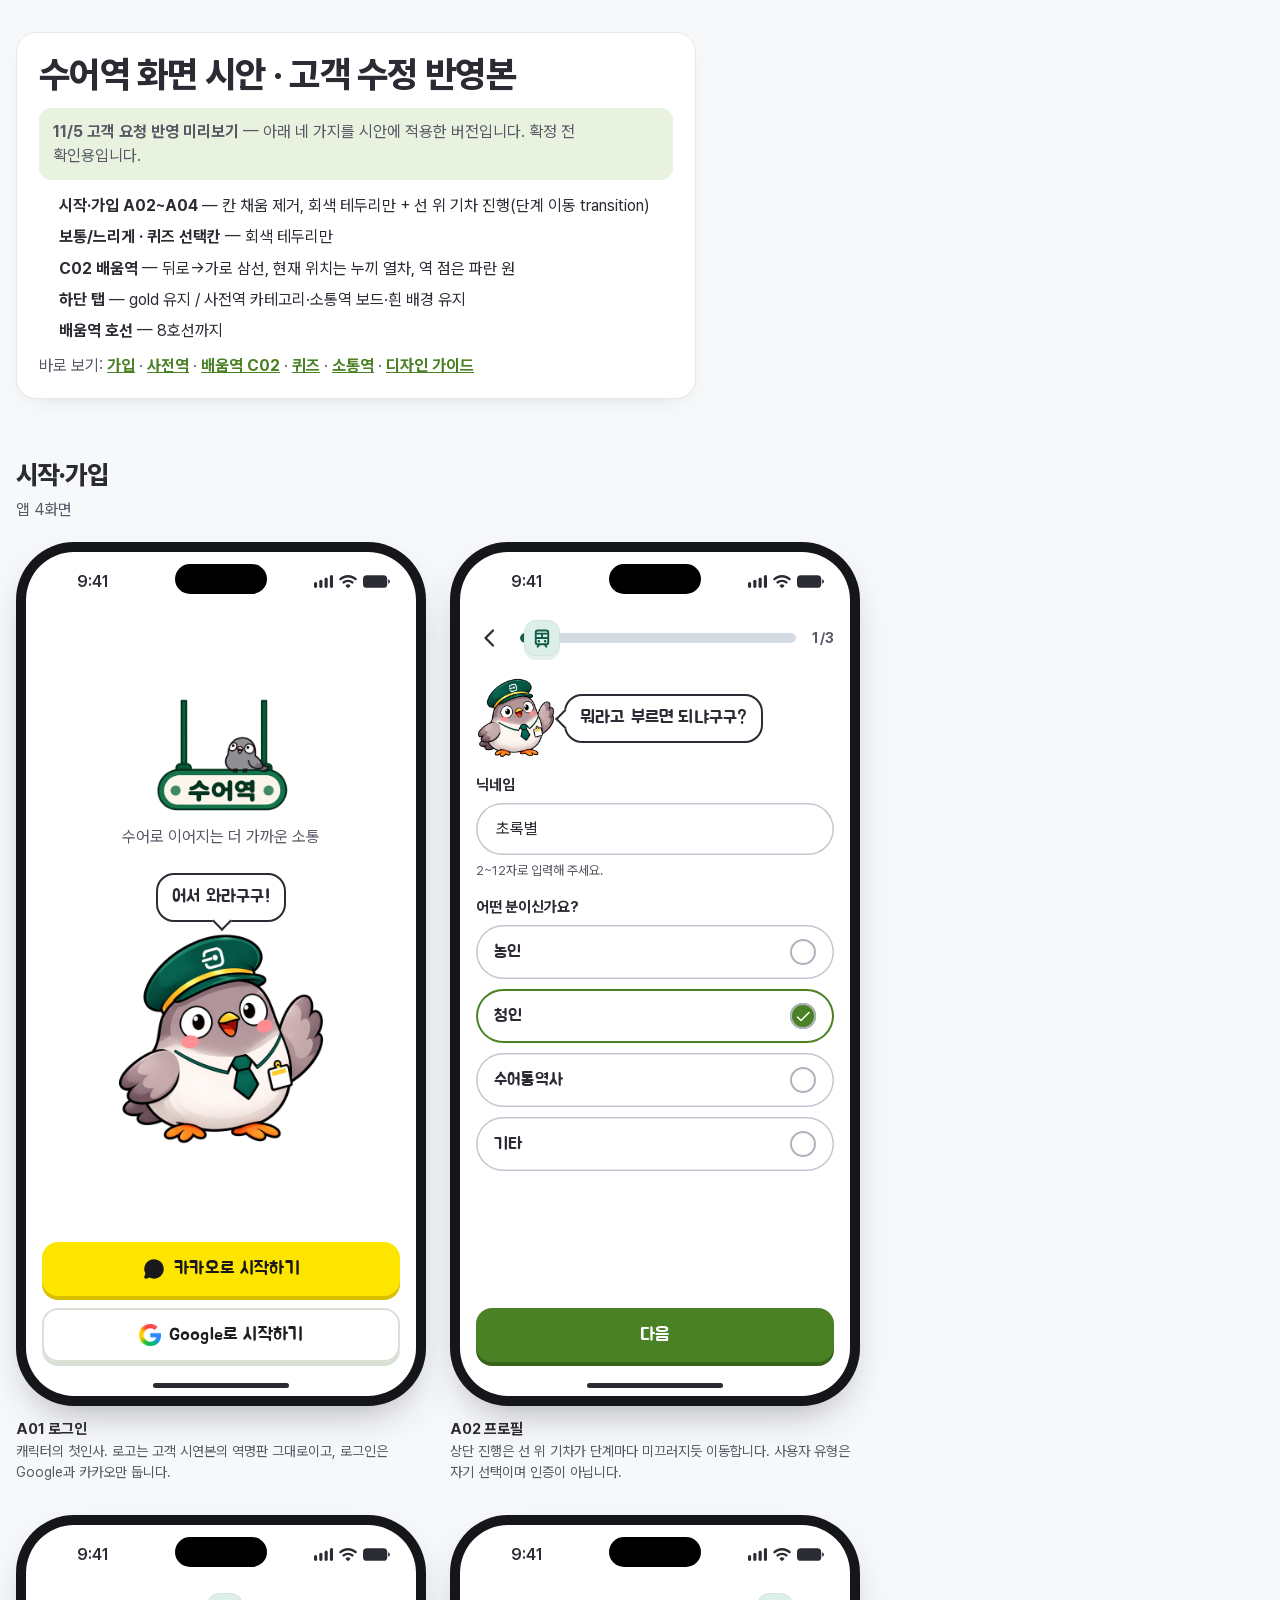
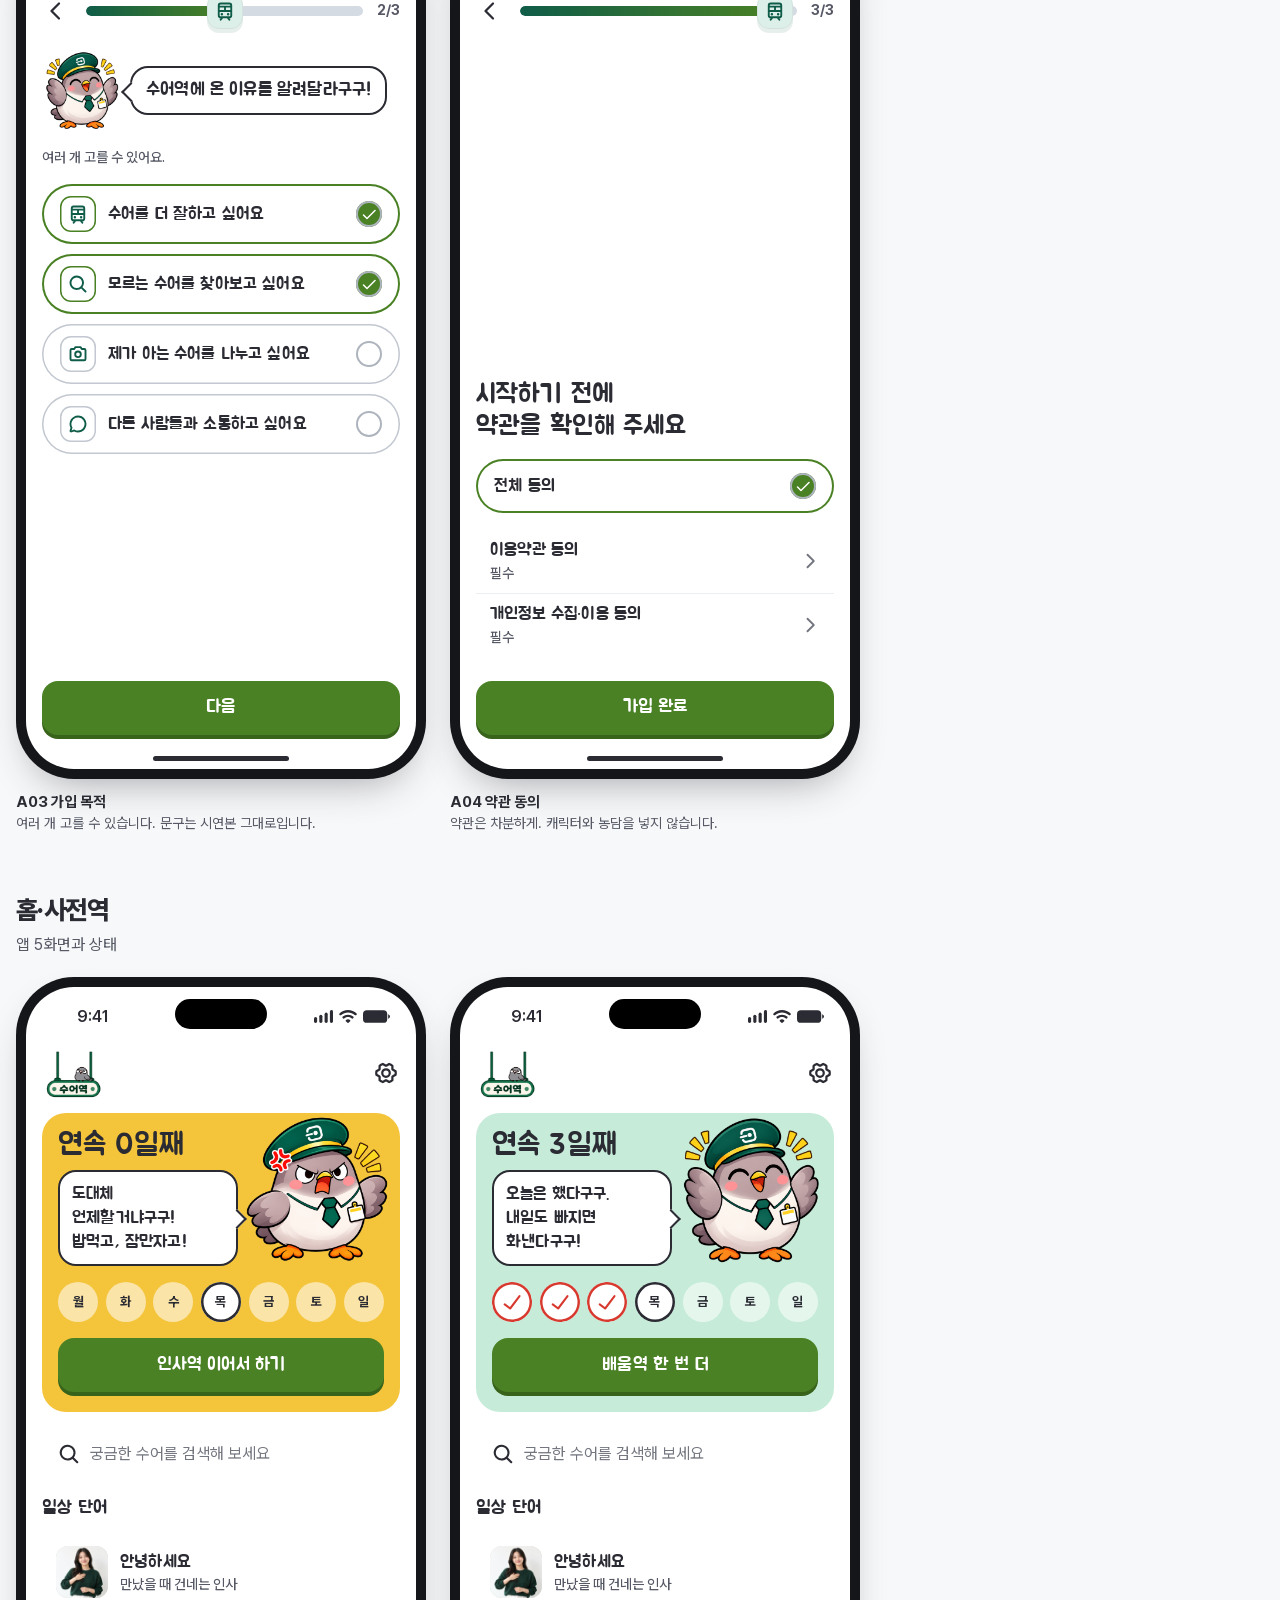
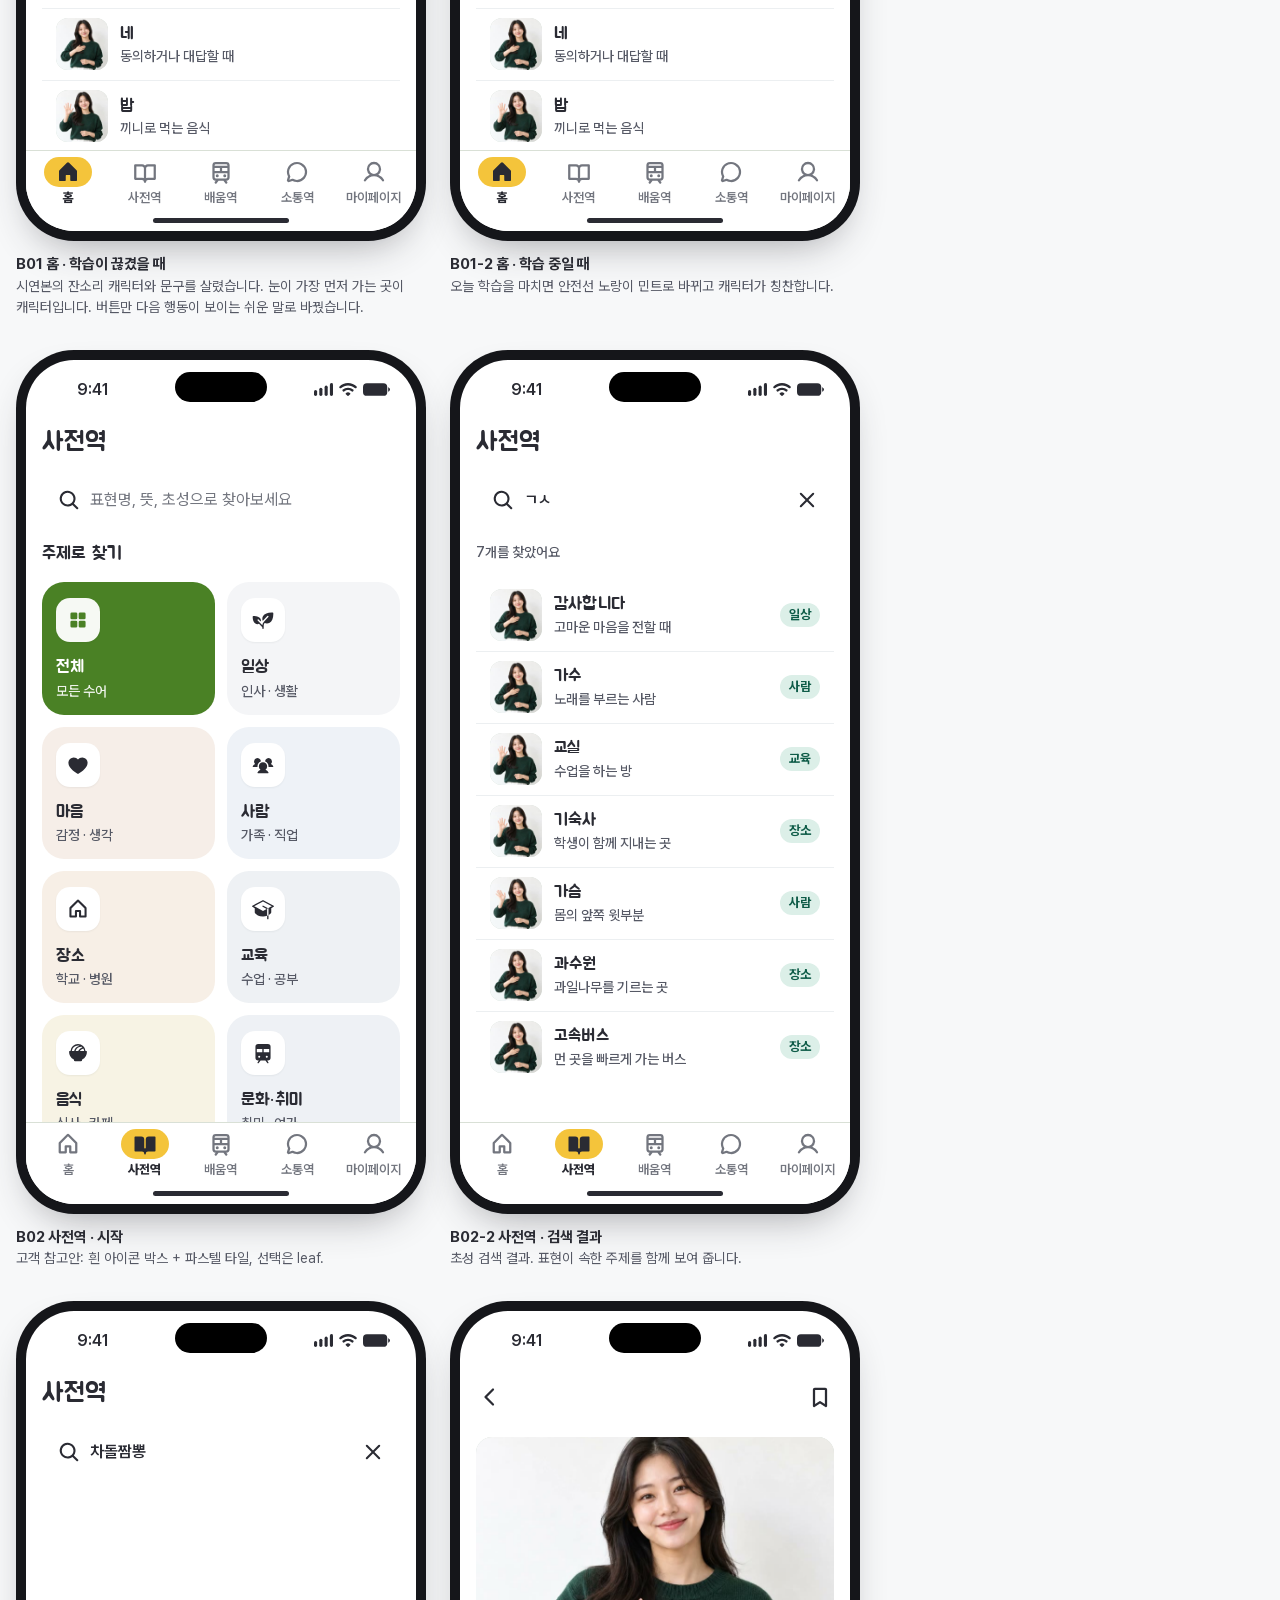
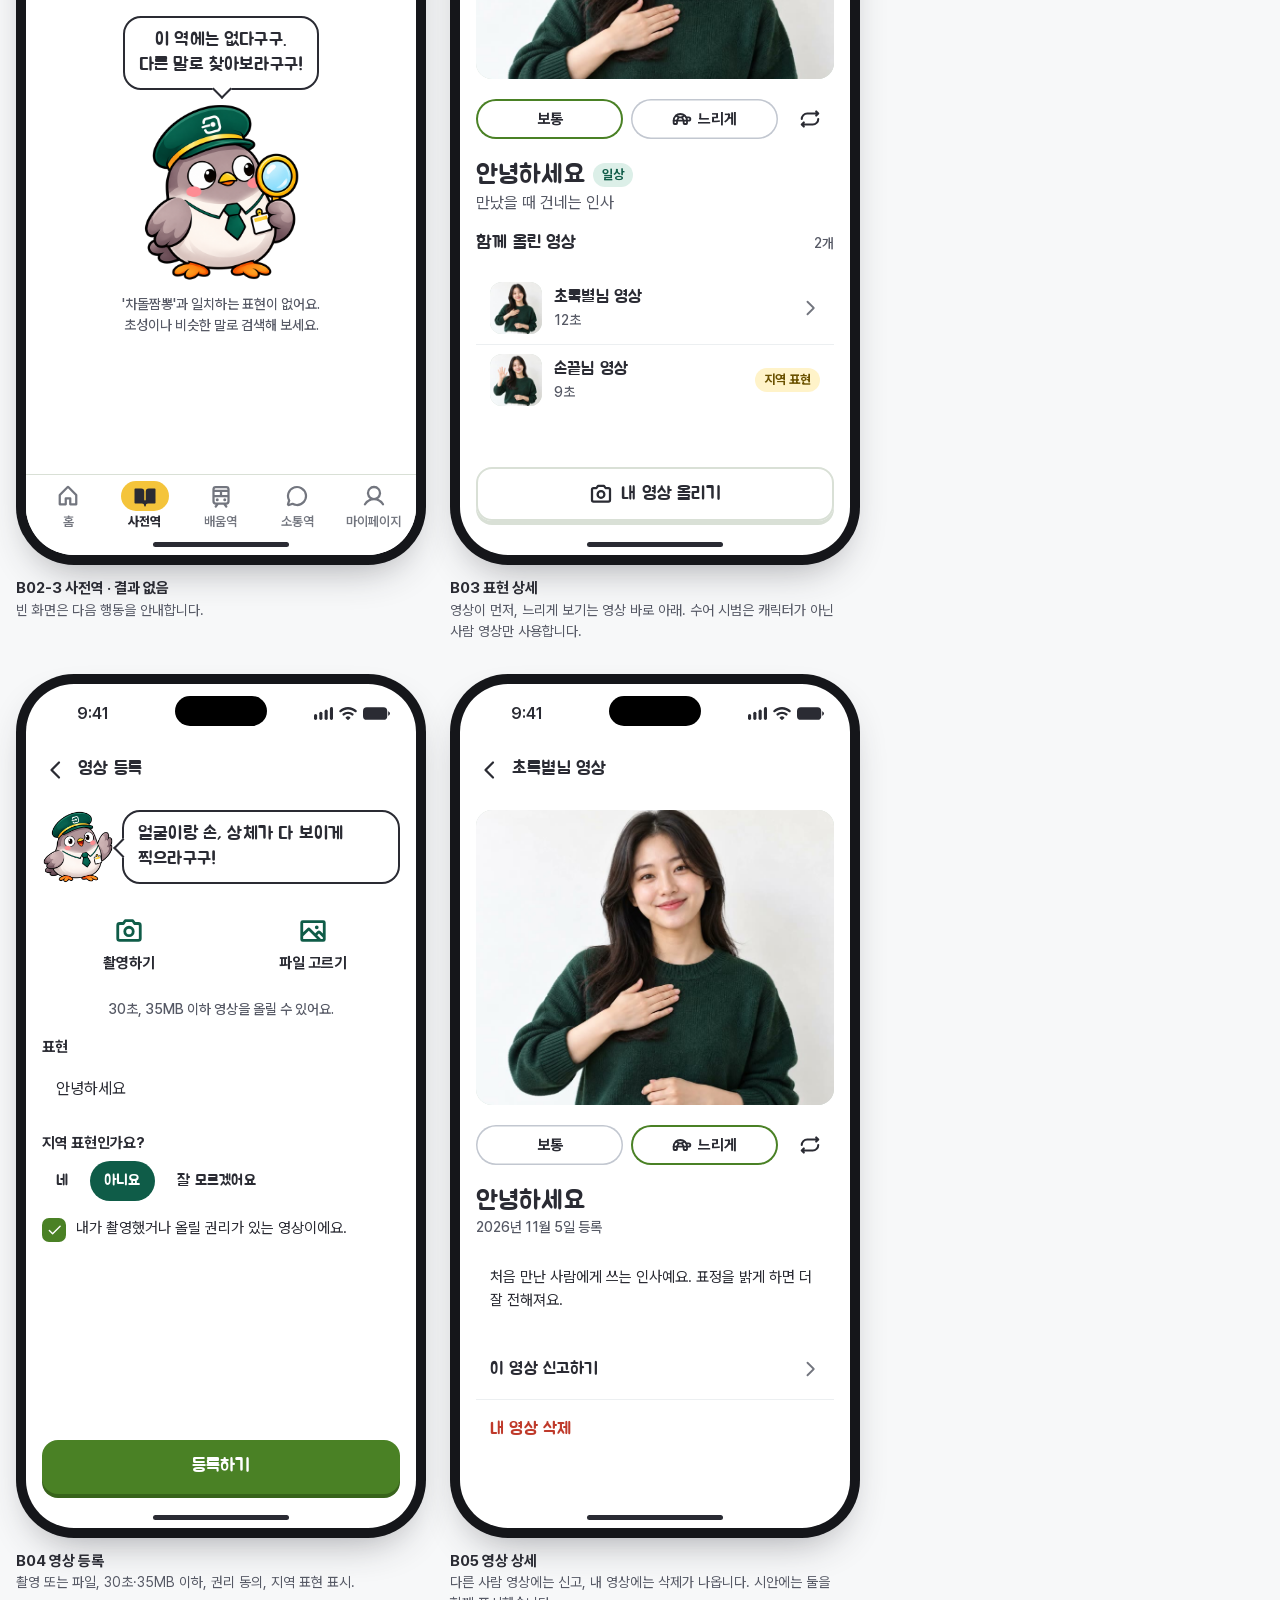
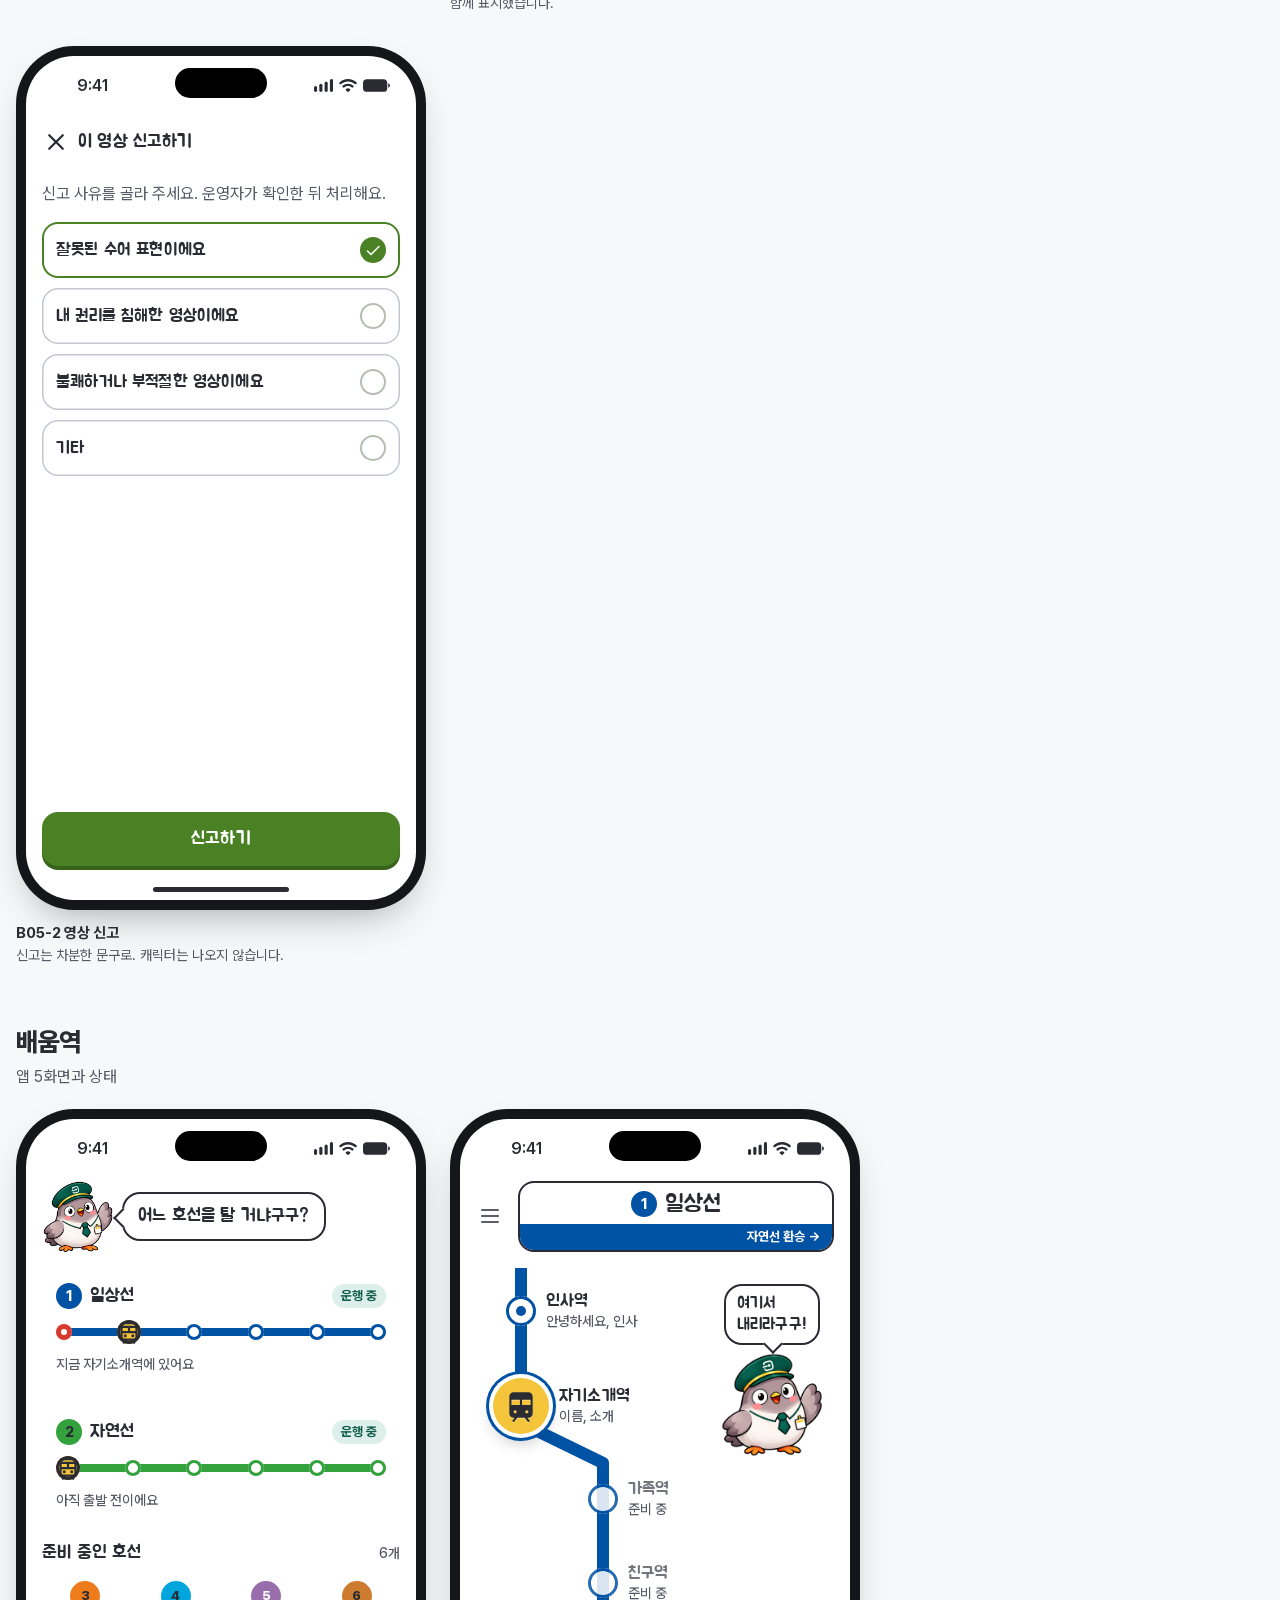
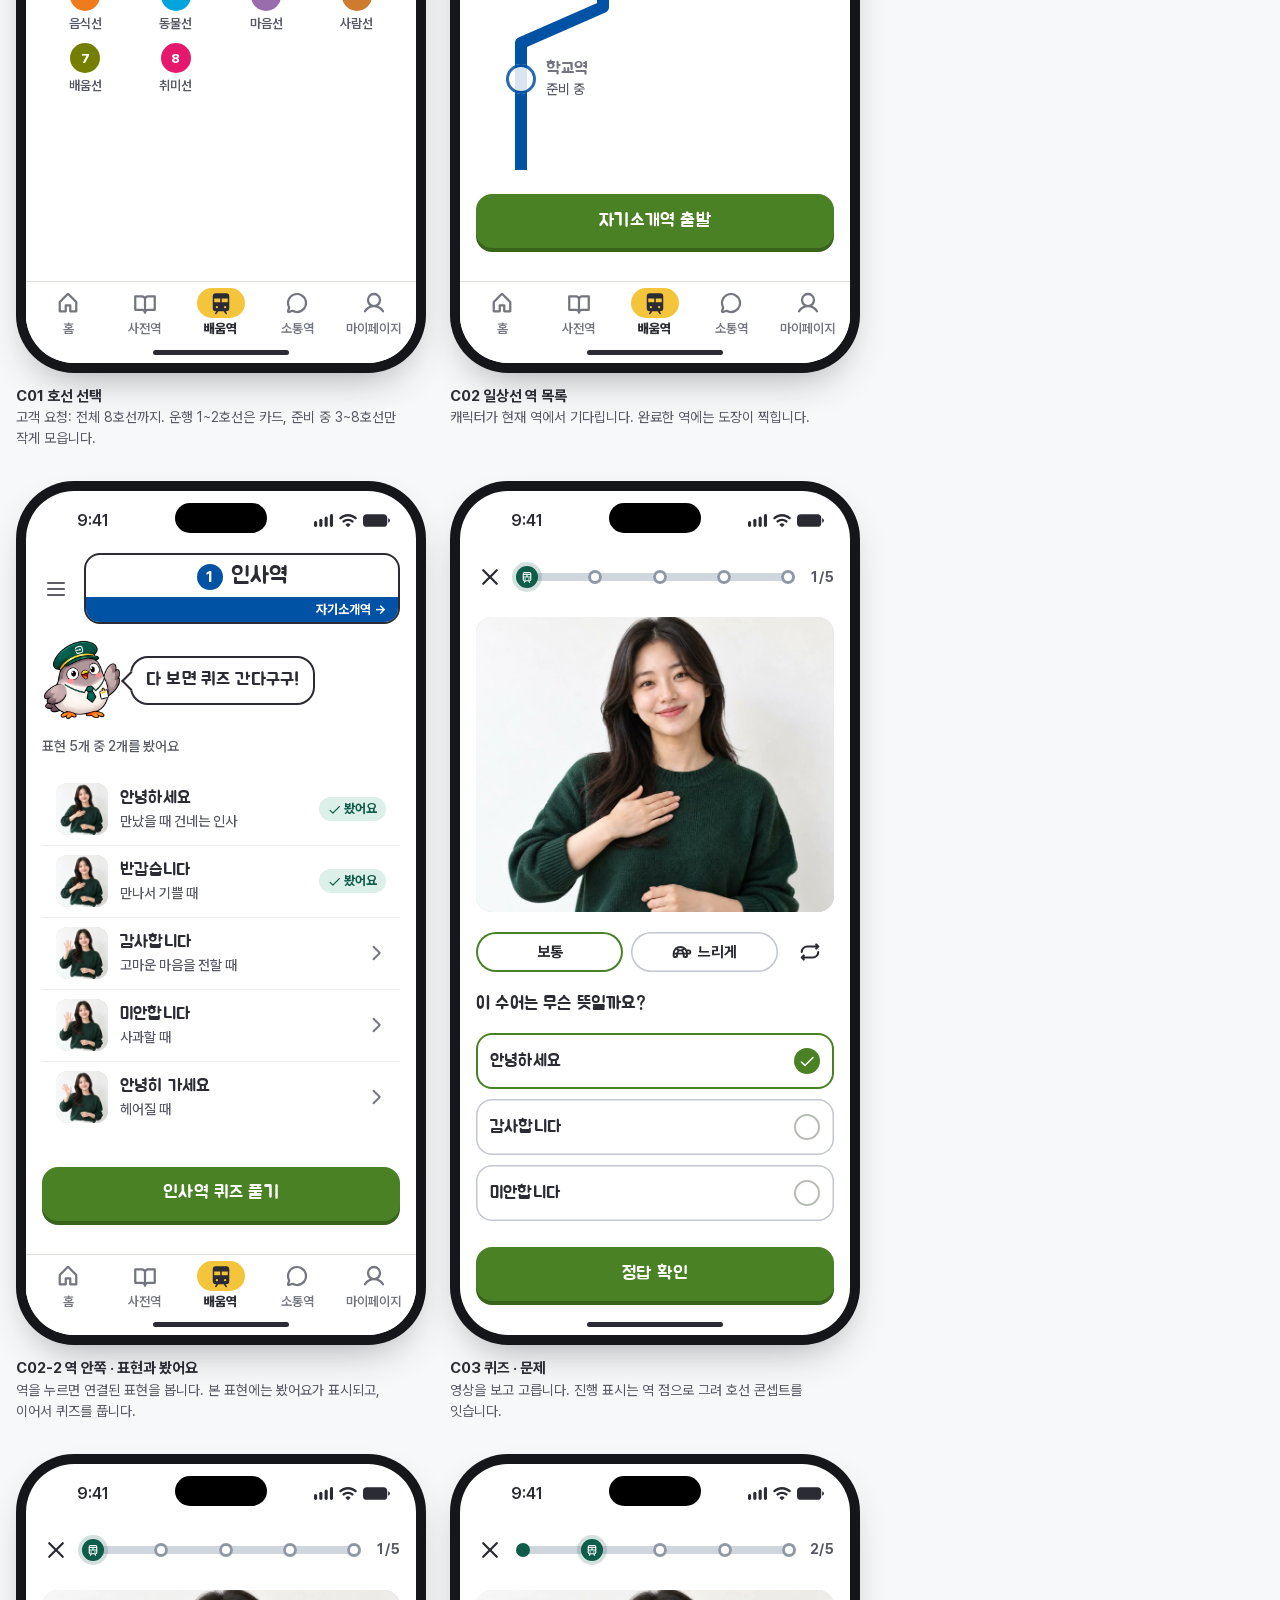
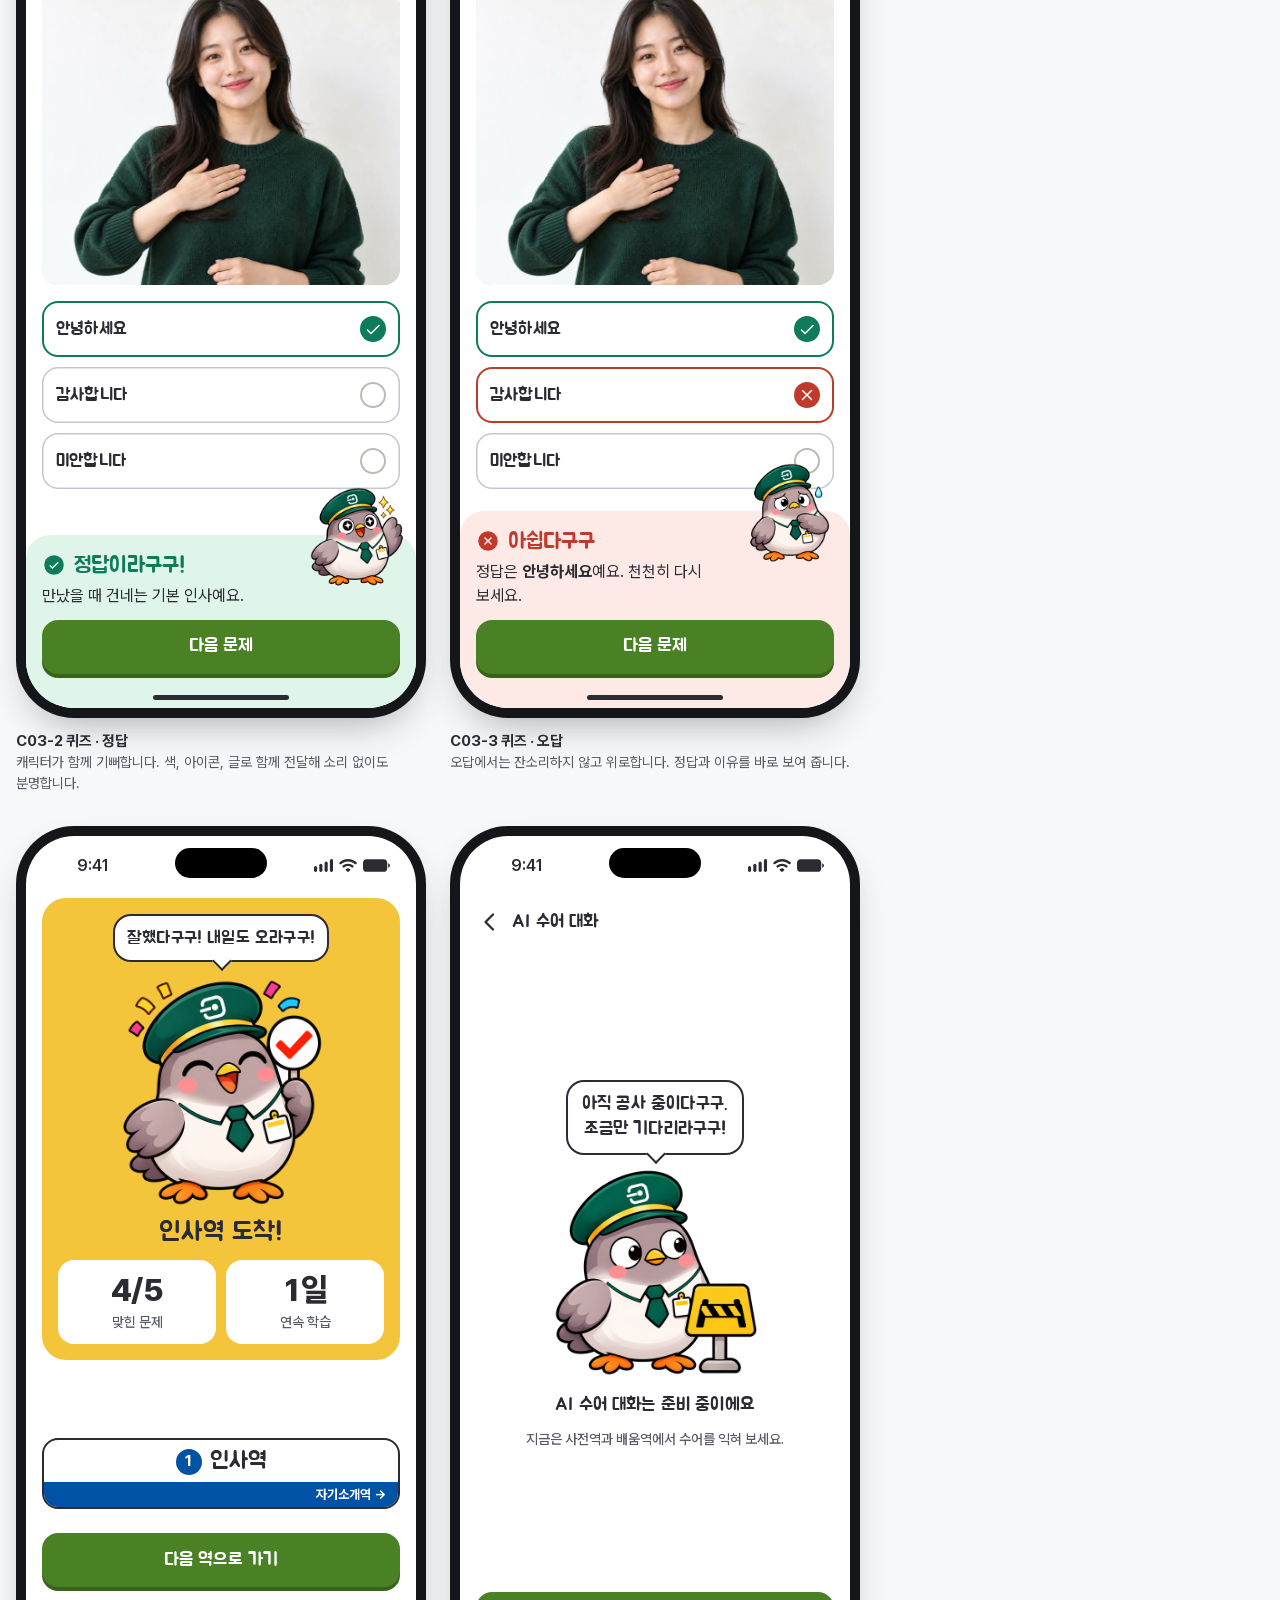
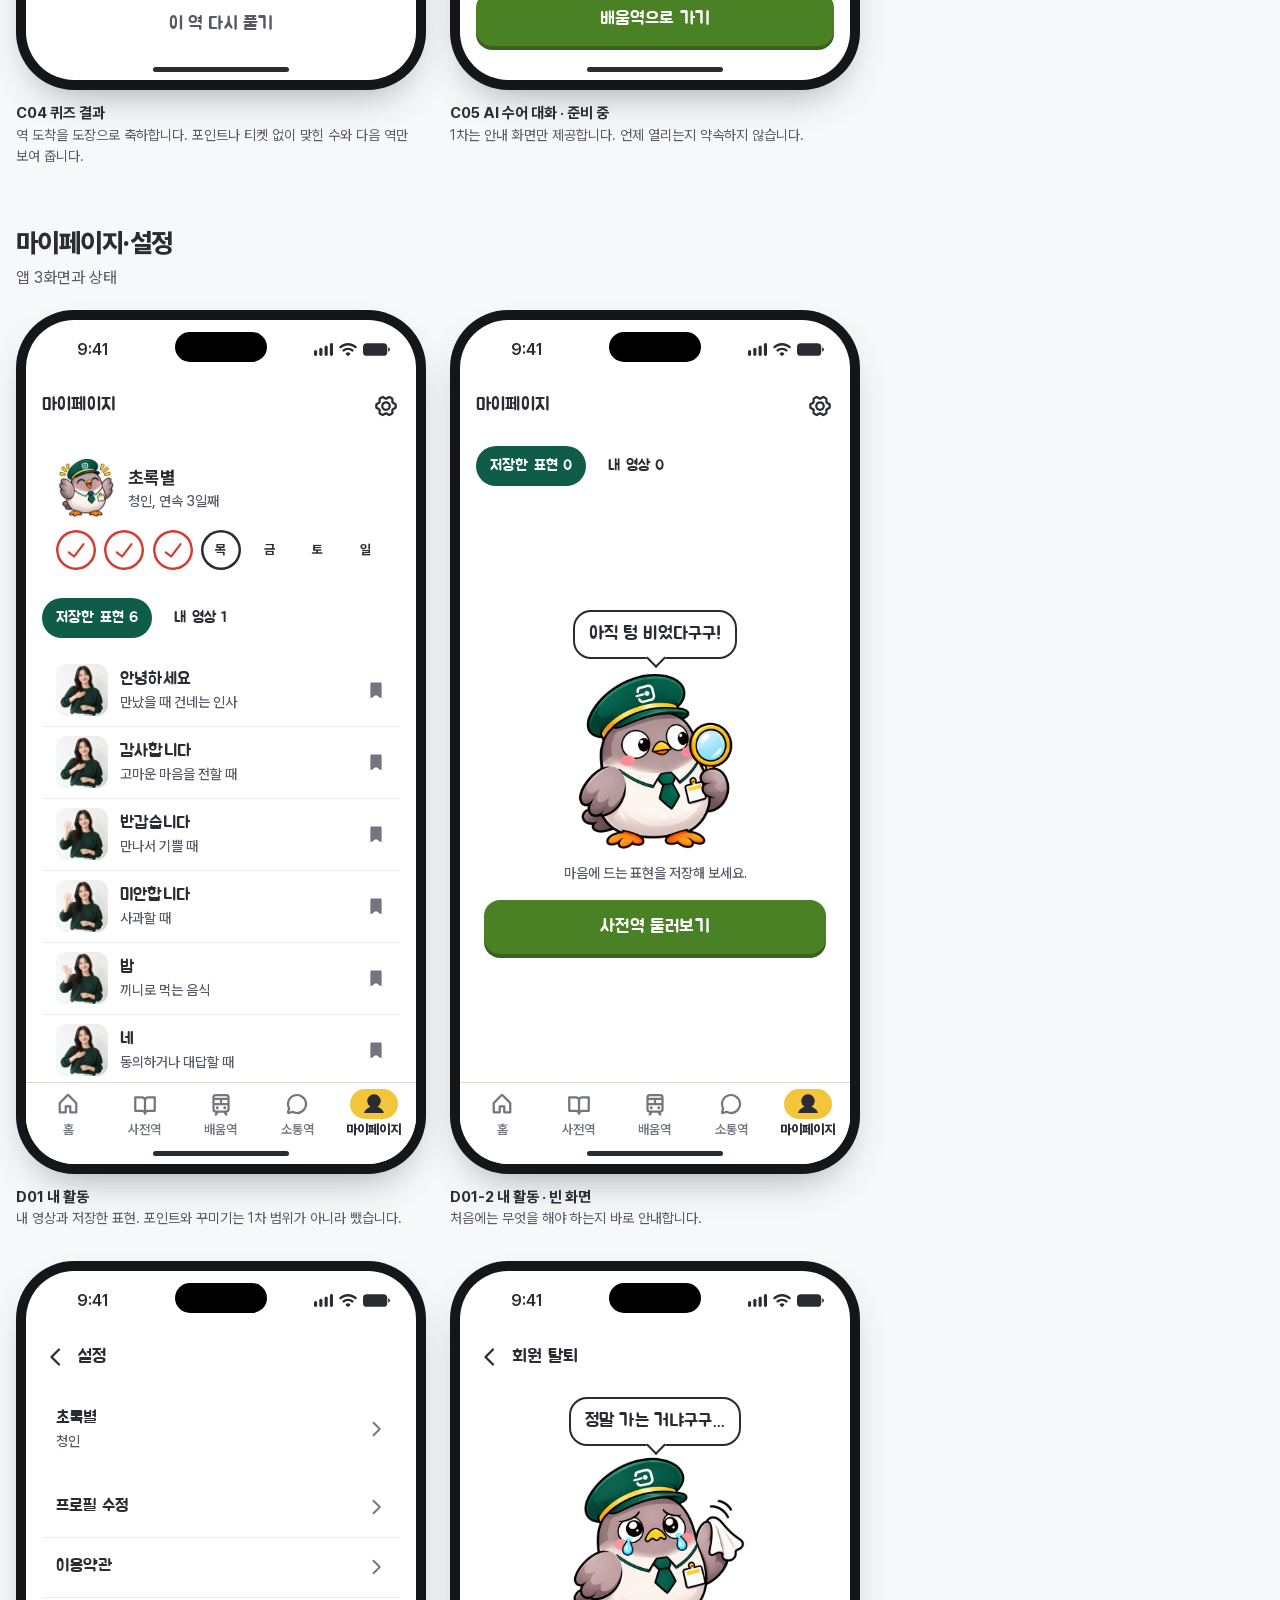
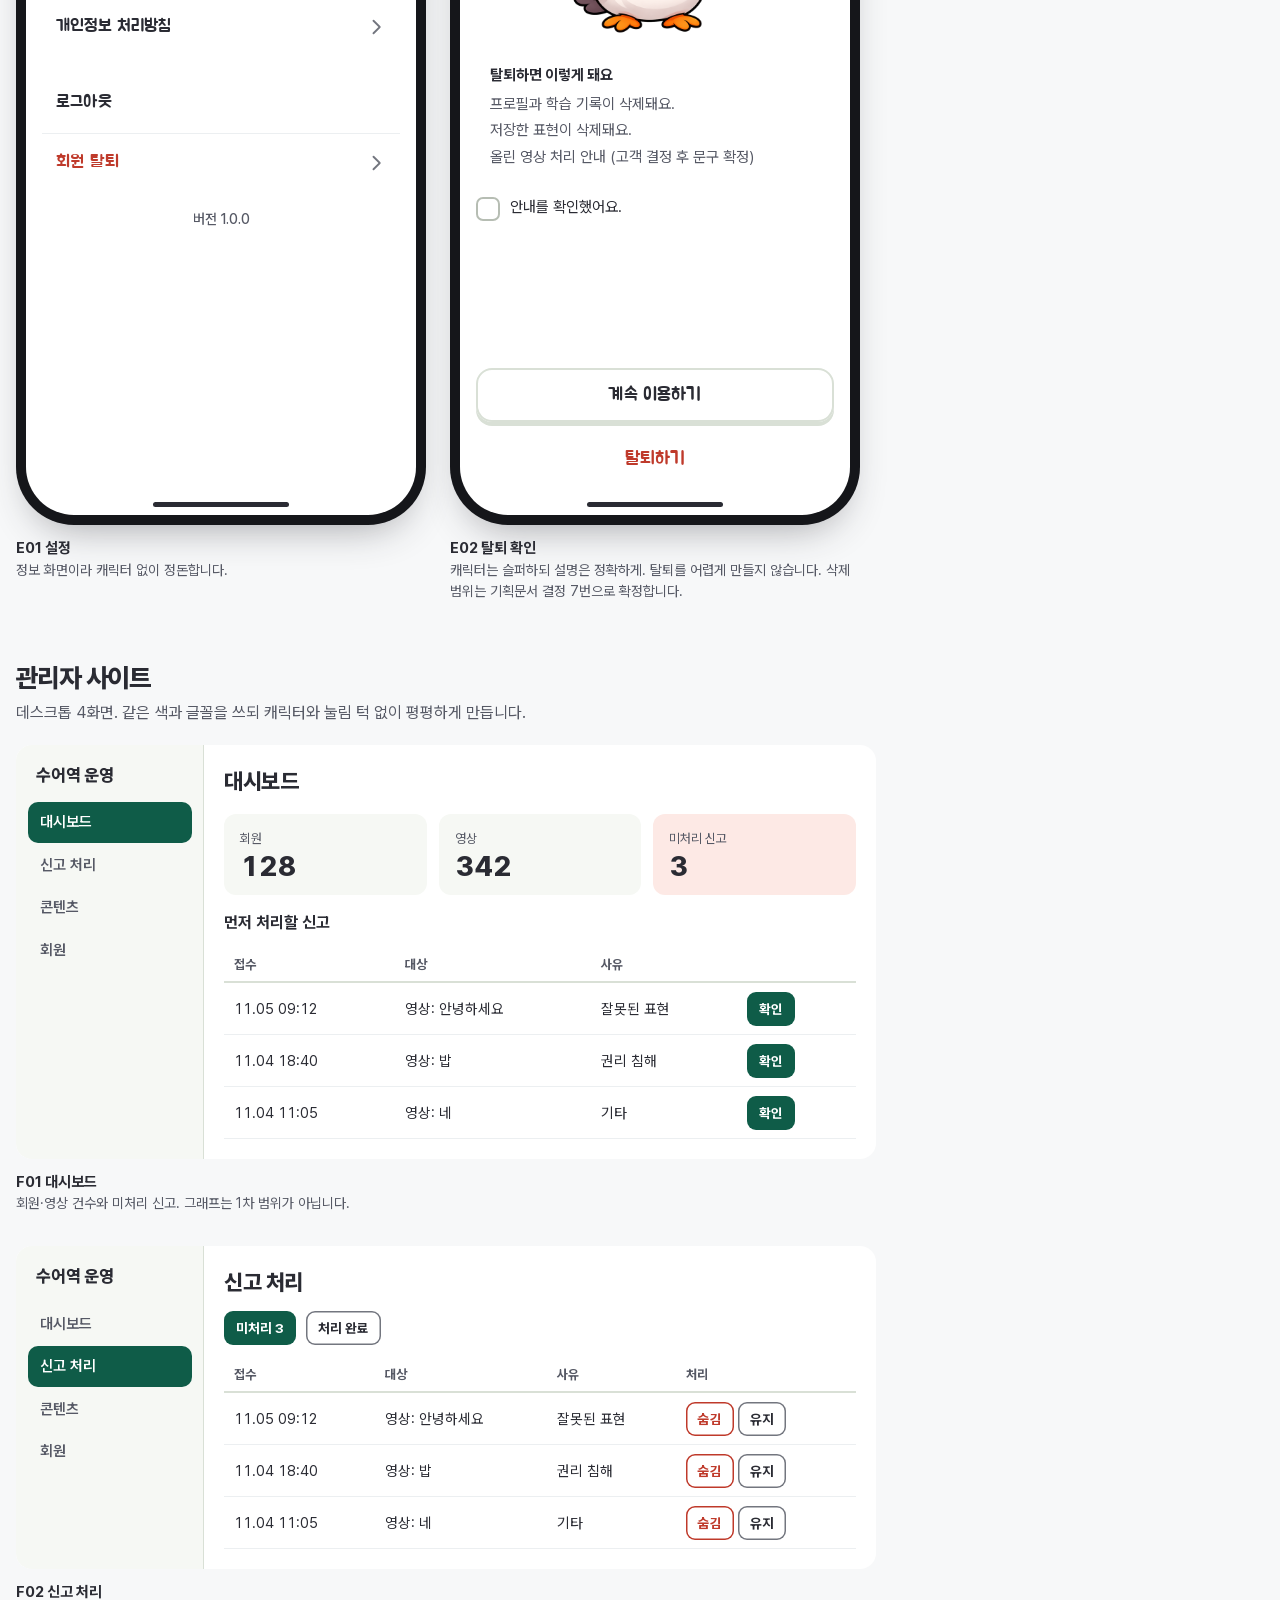
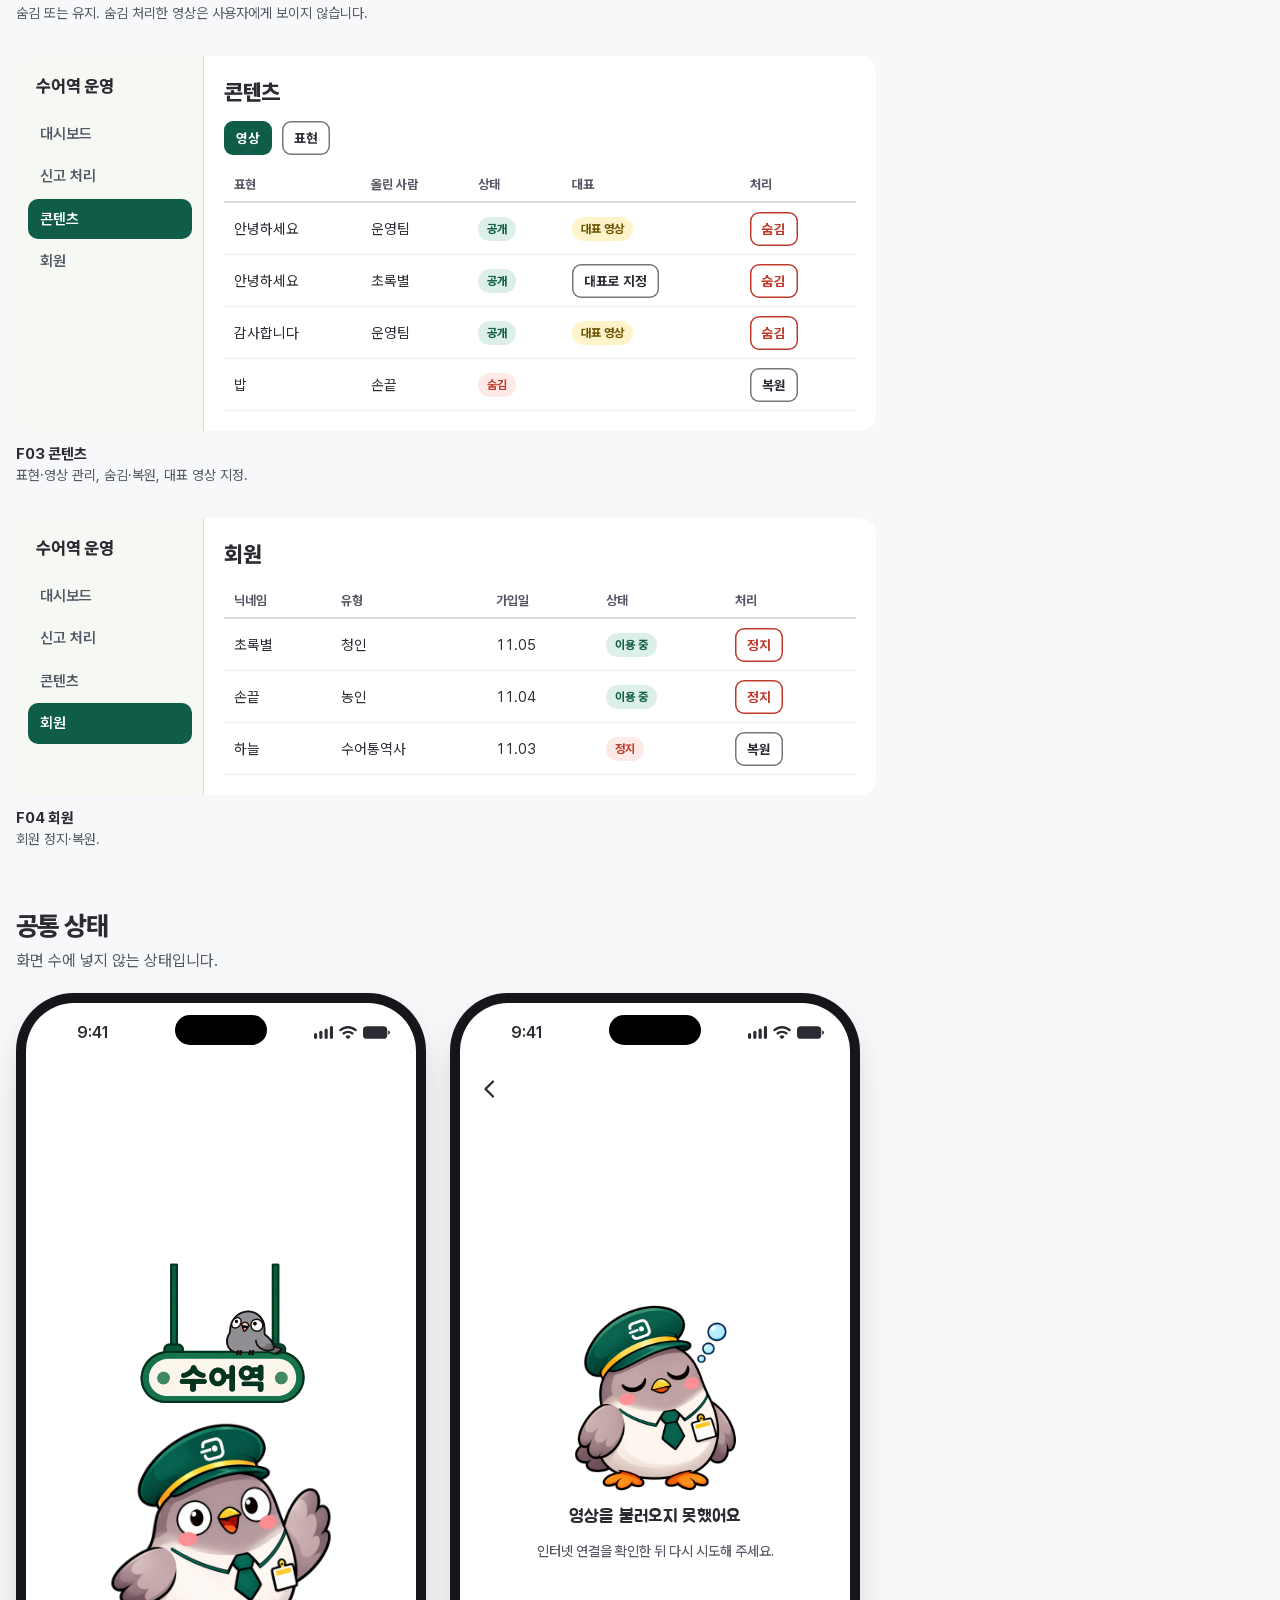
==== commit 3e9f4a61: "Align A02 signup rail with musunmi sliding train. Use left/width transition and soft train plate; pl" ====
--- a/index.html
+++ b/index.html
@@ -5,7 +5,7 @@
 <header class="page-head revision-head"><h1>수어역 화면 시안 · 고객 수정 반영본</h1>
 <p class="revision-note"><b>11/5 고객 요청 반영 미리보기</b> — 아래 네 가지를 시안에 적용한 버전입니다. 확정 전 확인용입니다.</p>
 <ol class="revision-list">
-<li><b>시작·가입 A02~A04</b> — 칸 채움 제거, 회색 테두리만 + 지하철 진행</li>
+<li><b>시작·가입 A02~A04</b> — 칸 채움 제거, 회색 테두리만 + 선 위 기차 진행(단계 이동 transition)</li>
 <li><b>보통/느리게 · 퀴즈 선택칸</b> — 회색 테두리만</li>
 <li><b>C02 배움역</b> — 뒤로→가로 삼선, 현재 위치는 누끼 열차, 역 점은 파란 원</li>
 <li><b>하단 탭</b> — gold 유지 / 사전역 카테고리·소통역 보드·흰 배경 유지</li>
@@ -31,7 +31,7 @@
   <p class="label">어떤 분이신가요?</p>
   <div class="stack"><button class="opt radio"><span class="txt">농인</span><span class="mark"></span></button><button class="opt radio sel"><span class="txt">청인</span><span class="mark"><svg class="ic" viewBox="0 0 256 256" aria-hidden="true"><path d="M232.49,80.49l-128,128a12,12,0,0,1-17,0l-56-56a12,12,0,1,1,17-17L96,183,215.51,63.51a12,12,0,0,1,17,17Z"/></svg></span></button><button class="opt radio"><span class="txt">수어통역사</span><span class="mark"></span></button><button class="opt radio"><span class="txt">기타</span><span class="mark"></span></button></div>
 </div>
-</div><div class="cta"><button class="btn">다음</button></div><div class="homebar" aria-hidden="true"></div></div></div><figcaption><b>A02 프로필</b>진행 표시도 역 점입니다. 사용자 유형은 자기 선택이며 인증이 아닙니다.</figcaption></figure><figure class="shot" id="A03"><div class="phone"><div class="screen"><div class="status"><span class="time">9:41</span><span class="glyphs" aria-hidden="true"><svg viewBox="0 0 20.33 13.67" width="19" height="13" fill="currentColor"><rect x="0" y="7.34" width="3.333" height="6.33" rx="1.667"/><rect x="5.667" y="5" width="3.333" height="8.67" rx="1.667"/><rect x="11.334" y="2.67" width="3.333" height="11" rx="1.667"/><rect x="17" y="0" width="3.333" height="13.67" rx="1.667"/></svg><svg viewBox="0 0 19.33 14.33" width="18" height="13" fill="currentColor"><path fill-rule="evenodd" d="M.416 5.543c.486.501 1.244.415 1.859-.129C4.306 3.58 6.837 2.635 9.669 2.635c2.832 0 5.377.974 7.394 2.779.6.559 1.358.616 1.859.129.5-.516.572-1.289.057-1.833C16.834 1.518 13.33 0 9.669 0 6.008 0 2.49 1.533.359 3.724c-.515.53-.458 1.303.057 1.833zm3.532 3.595c.558.544 1.273.487 1.903-.029 1.03-.816 2.402-1.375 3.818-1.361 1.402 0 2.775.545 3.819 1.375.629.516 1.373.545 1.916 0 .529-.544.615-1.375.057-1.89-1.387-1.246-3.475-2.12-5.778-2.12-2.302 0-4.405.874-5.778 2.12-.486.458-.586 1.246.057 1.905zm4.777 4.755c.615.587 1.258.587 1.873 0l1.159-1.117c.615-.602.744-1.361.043-1.876-.586-.416-1.33-.688-2.131-.688-.801 0-1.559.272-2.131.702-.701.501-.558 1.274.057 1.862l1.144 1.117z"/></svg><svg viewBox="0 0 29.33 13.67" width="27" height="13" fill="currentColor"><rect width="26.33" height="13.67" rx="4.2"/><path transform="translate(27.33 4.33)" d="M0 0v5c.6-.14 2-1.25 2-2.5S.6.14 0 0z"/></svg></span></div><div class="island" aria-hidden="true"></div><div class="body">
+</div><div class="cta"><button class="btn">다음</button></div><div class="homebar" aria-hidden="true"></div></div></div><figcaption><b>A02 프로필</b>상단 진행은 선 위 기차가 단계마다 미끄러지듯 이동합니다. 사용자 유형은 자기 선택이며 인증이 아닙니다.</figcaption></figure><figure class="shot" id="A03"><div class="phone"><div class="screen"><div class="status"><span class="time">9:41</span><span class="glyphs" aria-hidden="true"><svg viewBox="0 0 20.33 13.67" width="19" height="13" fill="currentColor"><rect x="0" y="7.34" width="3.333" height="6.33" rx="1.667"/><rect x="5.667" y="5" width="3.333" height="8.67" rx="1.667"/><rect x="11.334" y="2.67" width="3.333" height="11" rx="1.667"/><rect x="17" y="0" width="3.333" height="13.67" rx="1.667"/></svg><svg viewBox="0 0 19.33 14.33" width="18" height="13" fill="currentColor"><path fill-rule="evenodd" d="M.416 5.543c.486.501 1.244.415 1.859-.129C4.306 3.58 6.837 2.635 9.669 2.635c2.832 0 5.377.974 7.394 2.779.6.559 1.358.616 1.859.129.5-.516.572-1.289.057-1.833C16.834 1.518 13.33 0 9.669 0 6.008 0 2.49 1.533.359 3.724c-.515.53-.458 1.303.057 1.833zm3.532 3.595c.558.544 1.273.487 1.903-.029 1.03-.816 2.402-1.375 3.818-1.361 1.402 0 2.775.545 3.819 1.375.629.516 1.373.545 1.916 0 .529-.544.615-1.375.057-1.89-1.387-1.246-3.475-2.12-5.778-2.12-2.302 0-4.405.874-5.778 2.12-.486.458-.586 1.246.057 1.905zm4.777 4.755c.615.587 1.258.587 1.873 0l1.159-1.117c.615-.602.744-1.361.043-1.876-.586-.416-1.33-.688-2.131-.688-.801 0-1.559.272-2.131.702-.701.501-.558 1.274.057 1.862l1.144 1.117z"/></svg><svg viewBox="0 0 29.33 13.67" width="27" height="13" fill="currentColor"><rect width="26.33" height="13.67" rx="4.2"/><path transform="translate(27.33 4.33)" d="M0 0v5c.6-.14 2-1.25 2-2.5S.6.14 0 0z"/></svg></span></div><div class="island" aria-hidden="true"></div><div class="body">
 <div class="top"><button class="iconbtn" aria-label="뒤로"><svg class="ic" viewBox="0 0 256 256" aria-hidden="true"><path d="M168.49,199.51a12,12,0,0,1-17,17l-80-80a12,12,0,0,1,0-17l80-80a12,12,0,0,1,17,17L97,128Z"/></svg></button><div class="prog rail" data-step="2" role="img" aria-label="3단계 중 2번째"><span class="rail-track"><span class="rail-fill"></span></span><span class="rail-train"><svg class="ic" viewBox="0 0 256 256" aria-hidden="true"><path d="M184,20H72A36,36,0,0,0,36,56V184a36,36,0,0,0,36,36h0l-9.6,12.8a12,12,0,1,0,19.2,14.4L102,220h52l20.4,27.2a12,12,0,0,0,19.2-14.4L184,220h0a36,36,0,0,0,36-36V56A36,36,0,0,0,184,20ZM60,116V84h56v32Zm80-32h56v32H140ZM72,44H184a12,12,0,0,1,12,12v4H60V56A12,12,0,0,1,72,44ZM184,196H72a12,12,0,0,1-12-12V140H196v44A12,12,0,0,1,184,196Zm-80-28a16,16,0,1,1-16-16A16,16,0,0,1,104,168Zm80,0a16,16,0,1,1-16-16A16,16,0,0,1,184,168Z"/></svg></span></div><span class="caption" style="margin-left:6px;font-weight:700;font-variant-numeric:tabular-nums">2/3</span></div>
 <div class="says"><img class="character " src="character/gugu/cheer.png" width="80" height="80" alt=""><div class="bubble tail-l">수어역에 온 이유를 알려달라구구!</div></div>
 <p class="muted small">여러 개 고를 수 있어요.</p>
@@ -293,4 +293,29 @@
 <div class="input ph">댓글을 남겨 보세요</div>
 <div style="height:14px"></div>
 </div><div class="homebar" aria-hidden="true"></div></div></div><figcaption><b>X02 소통역 게시글 (이정우 개발용 참고)</b>공감, 스크랩, 댓글. 이미지 첨부까지 같은 규칙을 따릅니다.</figcaption></figure></div></section>
-</main></body></html>+</main>
+<script>
+(() => {
+  if (matchMedia("(prefers-reduced-motion: reduce)").matches) return;
+  const play = (rail) => {
+    const target = Number(rail.getAttribute("data-step") || 1);
+    if (target <= 1) return;
+    rail.setAttribute("data-step", String(target - 1));
+    requestAnimationFrame(() => {
+      requestAnimationFrame(() => rail.setAttribute("data-step", String(target)));
+    });
+  };
+  document.querySelectorAll(".prog.rail").forEach((rail) => {
+    const shot = rail.closest(".shot") || rail;
+    const io = new IntersectionObserver((entries) => {
+      for (const entry of entries) {
+        if (!entry.isIntersecting) continue;
+        play(rail);
+        io.disconnect();
+      }
+    }, { threshold: 0.55 });
+    io.observe(shot);
+  });
+})();
+</script>
+</body></html>
--- a/app.css
+++ b/app.css
@@ -196,22 +196,30 @@
   content: ""; width: 10px; height: 10px; border-radius: 50%; background: var(--line-1);
 }
 .st.wait .node { box-shadow: inset 0 0 0 3px var(--line-1); opacity: .85; }
-/* 현재 위치: 흰 받침 위 누끼 열차 (노선 위에 보이도록) */
-.st.now { z-index: 5; }
-.st.now .node {
-  width: 48px; height: 48px; margin-left: -9px;
-  background: #fff;
-  box-shadow: 0 0 0 3px var(--line-1), 0 4px 10px rgba(0, 82, 164, .28);
+/* C02 현재 위치: 금색 받침 + 진한 누끼 열차 (노선 위에서 분명히 보이게) */
+#C02 .st.now,
+#C02-2 .st.now { z-index: 8; }
+#C02 .st.now .node,
+#C02-2 .st.now .node {
+  width: 56px; height: 56px; margin-left: -13px;
+  background: var(--gold);
+  box-shadow:
+    0 0 0 4px #fff,
+    0 0 0 7px var(--line-1),
+    0 8px 16px rgba(42, 43, 51, .28);
   animation: train-bob 1.6s ease-in-out infinite;
 }
-.st.now .node .train-cut {
-  width: 30px; height: 30px; display: block;
-  color: var(--line-1);
-}
-.st.now .node .train-cut path { fill: currentColor; }
+#C02 .st.now .node .train-cut,
+#C02-2 .st.now .node .train-cut {
+  width: 34px; height: 34px; display: block;
+  color: var(--ink);
+  filter: drop-shadow(0 1px 0 rgba(255,255,255,.35));
+}
+#C02 .st.now .node .train-cut path,
+#C02-2 .st.now .node .train-cut path { fill: currentColor; }
 @keyframes train-bob {
   0%, 100% { transform: translateY(0); }
-  50% { transform: translateY(-3px); }
+  50% { transform: translateY(-4px); }
 }
 .st b { font-weight: 700; font-size: 17px; display: block; line-height: 1.25; letter-spacing: -0.01em; }
 .st small { font-size: 13px; color: var(--ink-2); display: block; }
@@ -232,13 +240,8 @@
 .route { position: relative; display: flex; justify-content: space-between; align-items: center; height: 24px; }
 .route::before { content: ""; position: absolute; left: 0; right: 0; top: 50%; height: 8px; margin-top: -4px; border-radius: 4px; background: var(--l); }
 .route i { position: relative; width: 16px; height: 16px; border-radius: 50%; background: #fff; box-shadow: inset 0 0 0 3px var(--l); }
-.route i.d { box-shadow: inset 0 0 0 3px var(--l); background: radial-gradient(circle, var(--l) 35%, #fff 36%); }
-.route i.n {
-  width: 28px; height: 28px; background: transparent; box-shadow: none;
-  -webkit-mask: url("img/train-cutout.svg") center / contain no-repeat;
-  mask: url("img/train-cutout.svg") center / contain no-repeat;
-  background-color: var(--l, var(--line-1));
-}
+.route i.d { box-shadow: inset 0 0 0 5px var(--stamp); }
+.route i.n { width: 24px; height: 24px; background: var(--gold); box-shadow: inset 0 0 0 3px var(--ink); }
 .waiting { display: grid; grid-template-columns: repeat(4, 1fr); gap: 10px 4px; flex: none; }
 .waiting li { display: grid; justify-items: center; gap: 3px; font-size: 13px; font-weight: 600; color: var(--ink-2); }
 .waiting i { font-style: normal; width: 30px; height: 30px; border-radius: 50%; background: var(--l); color: var(--lt, #fff); display: grid; place-items: center; font-weight: 800; font-size: 13px; }
@@ -274,16 +277,16 @@
 }
 .prog i.n .ic { width: 12px; height: 12px; color: #fff; fill: currentColor; }
 
-/* 가입 A02~A04: 선 위를 달리는 기차 */
+/* 가입 A02~A04: musunmi 패턴 — 선 위 기차 + left transition */
 .prog.rail {
   display: block;
-  height: 36px;
+  height: 40px;
   margin-left: 8px;
   --p: 12;
 }
-.prog.rail[data-step="1"] { --p: 10; }
+.prog.rail[data-step="1"] { --p: 8; }
 .prog.rail[data-step="2"] { --p: 50; }
-.prog.rail[data-step="3"] { --p: 90; }
+.prog.rail[data-step="3"] { --p: 92; }
 .prog.rail::before { display: none; }
 .prog.rail .rail-track {
   position: absolute;
@@ -298,24 +301,32 @@
   width: calc(var(--p) * 1%);
   border-radius: 999px;
   background: linear-gradient(90deg, var(--deep), var(--leaf));
+  transition: width .48s ease;
 }
 .prog.rail .rail-train {
   position: absolute;
+  z-index: 2;
   top: 50%;
   left: calc(var(--p) * 1%);
-  transform: translate(-50%, -50%);
-  width: 34px; height: 34px;
-  border-radius: 50%;
-  background: #fff;
-  box-shadow: 0 0 0 2px var(--deep), 0 3px 8px rgba(15, 92, 72, .22);
+  width: 36px; height: 36px;
+  margin-top: -18px;
+  margin-left: -18px;
+  border-radius: 12px;
+  border: 1px solid color-mix(in srgb, var(--deep) 18%, #fff);
+  background: var(--deep-soft);
+  box-shadow: 0 4px 0 color-mix(in srgb, var(--deep) 10%, #fff);
   display: grid; place-items: center;
-  z-index: 2;
   color: var(--deep);
-  animation: train-bob 1.4s ease-in-out infinite;
+  pointer-events: none;
+  transition: left .48s ease;
 }
 .prog.rail .rail-train .ic {
   width: 20px; height: 20px;
   fill: currentColor;
+}
+@media (prefers-reduced-motion: reduce) {
+  .prog.rail .rail-fill,
+  .prog.rail .rail-train { transition: none; }
 }
 
 /* ---------- 피드백 시트 ---------- */
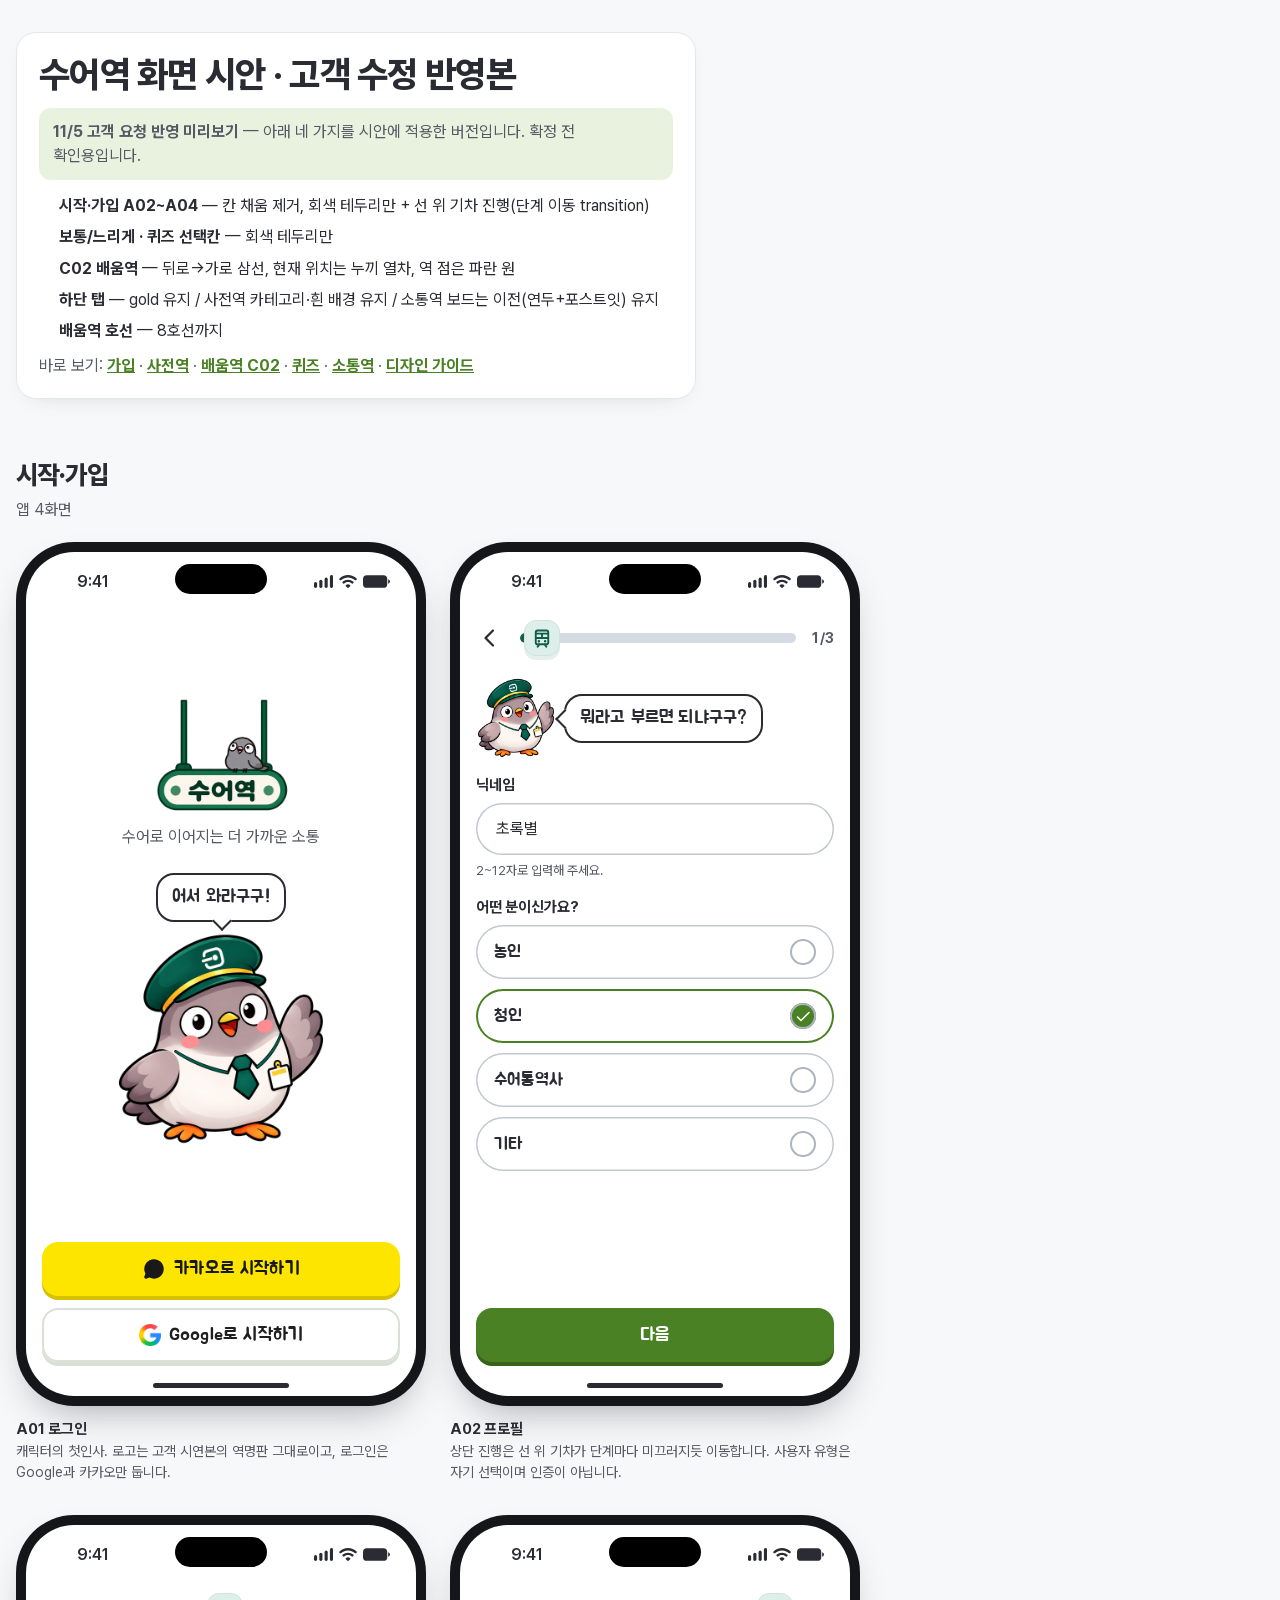
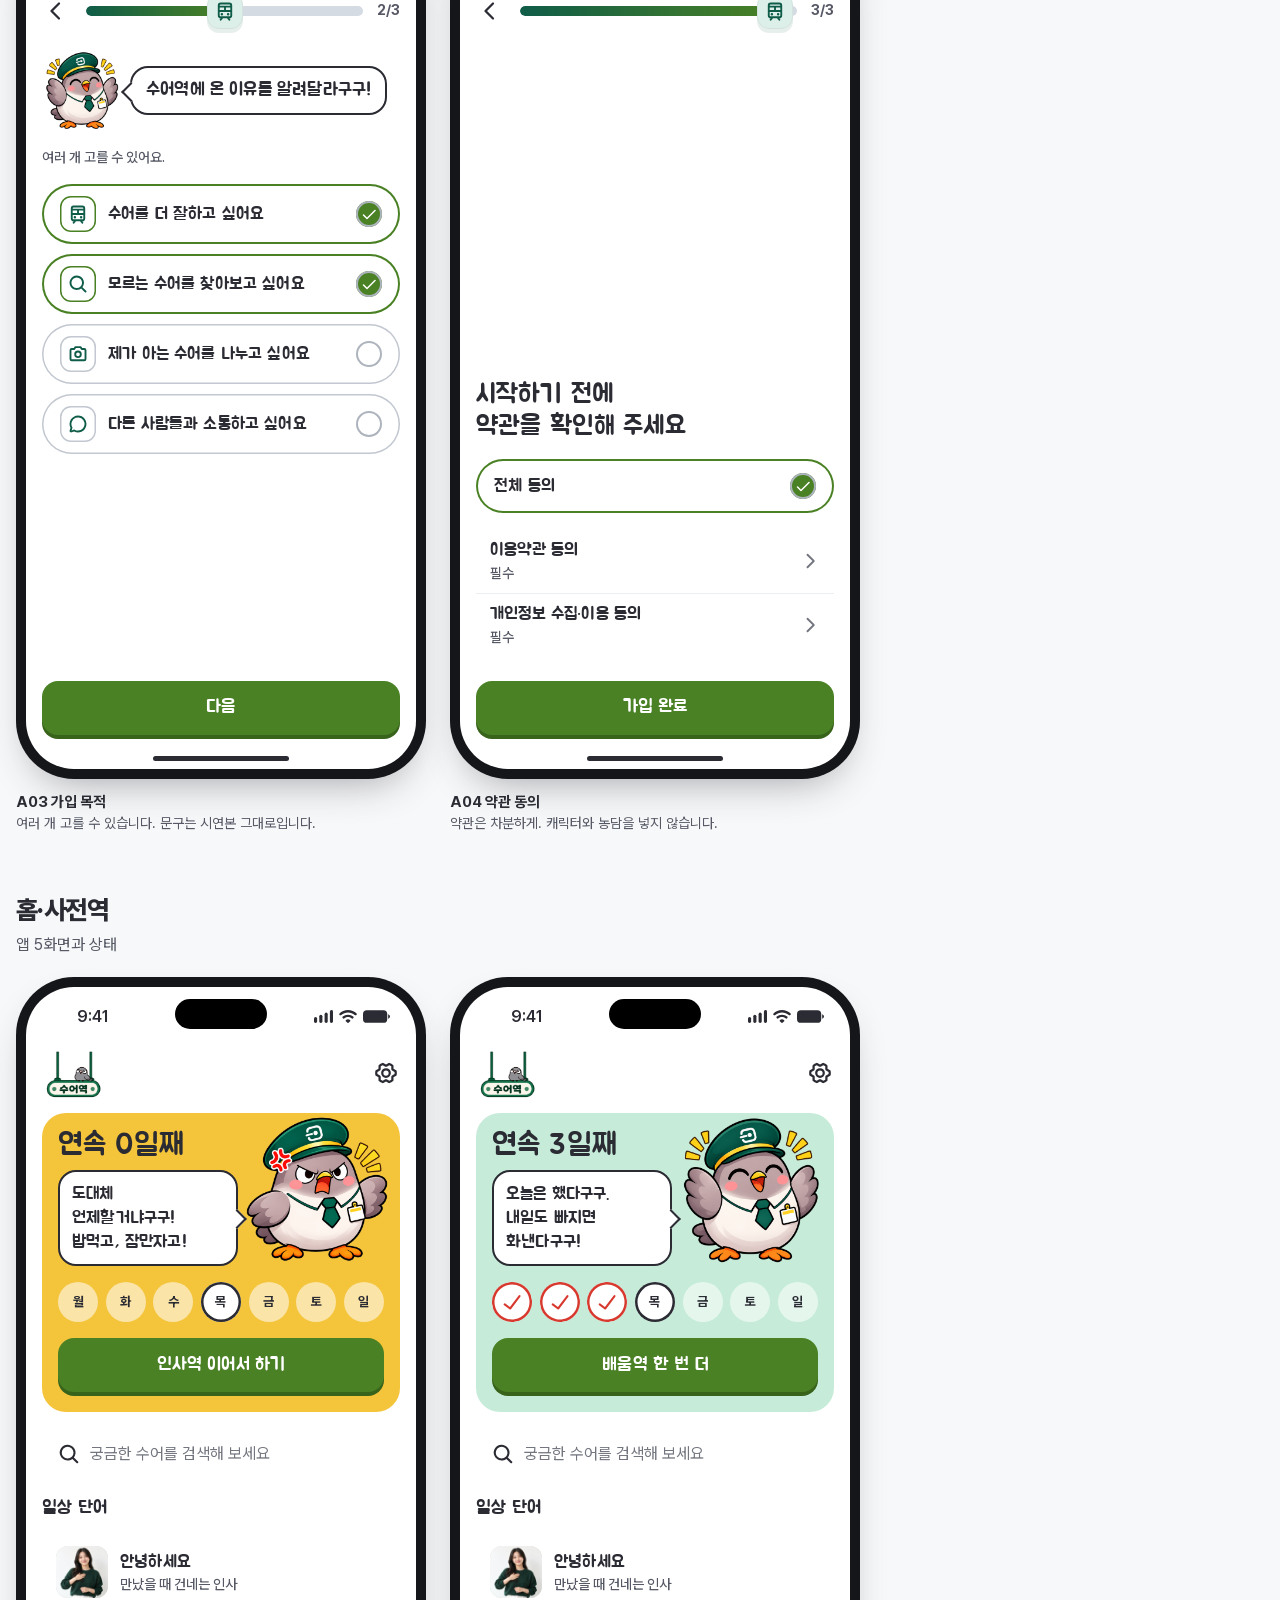
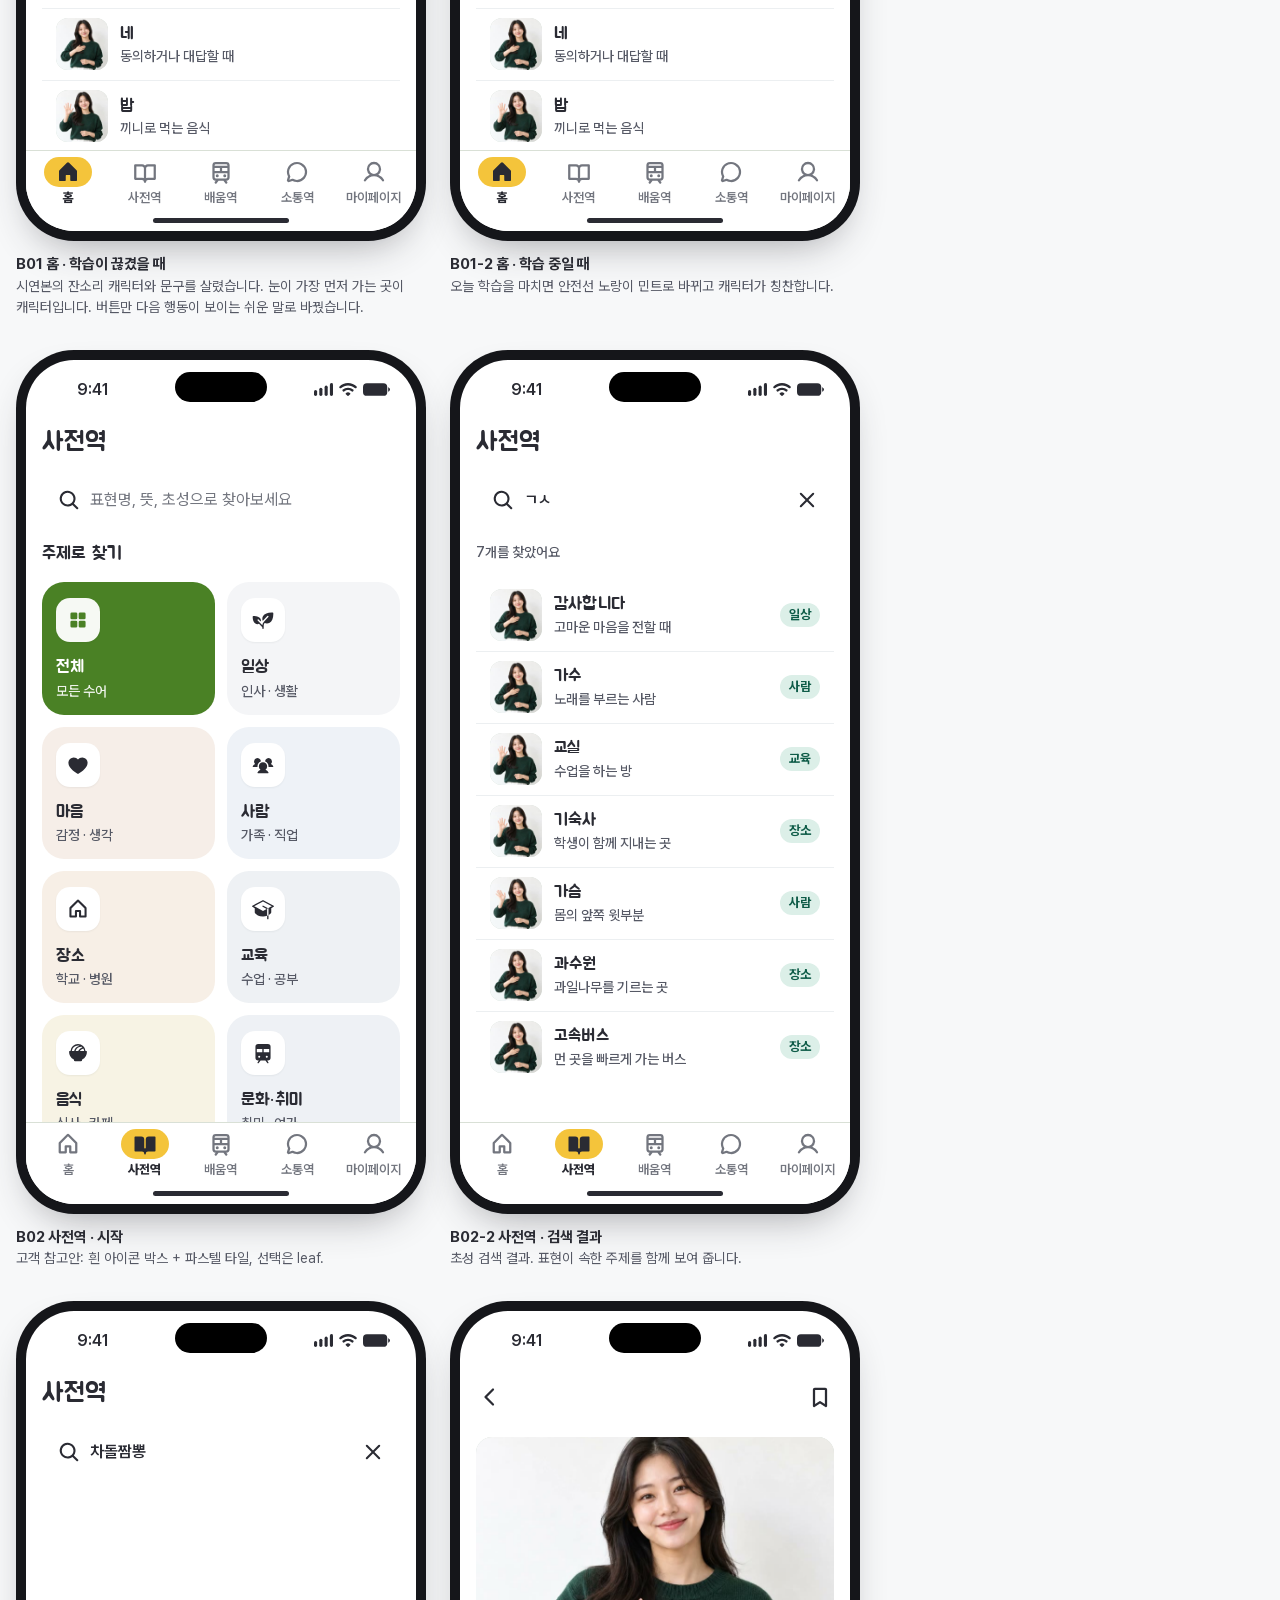
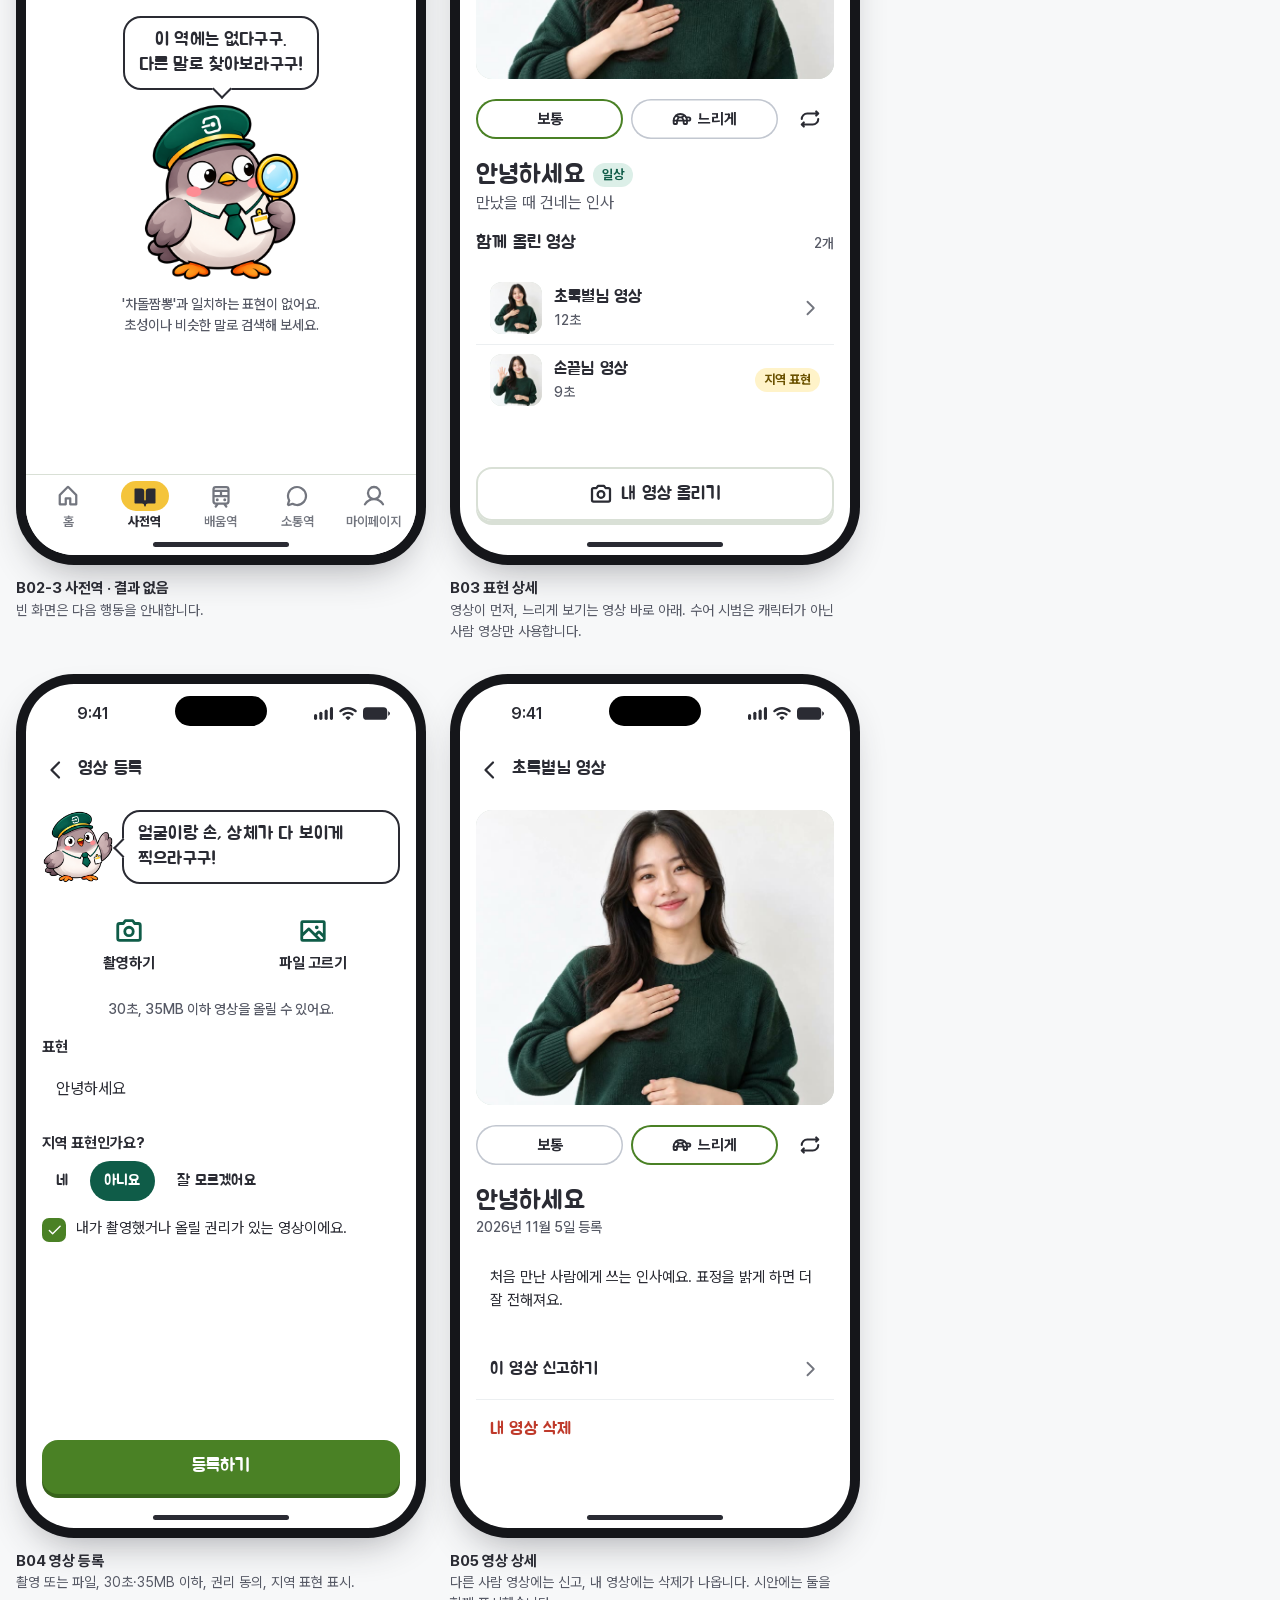
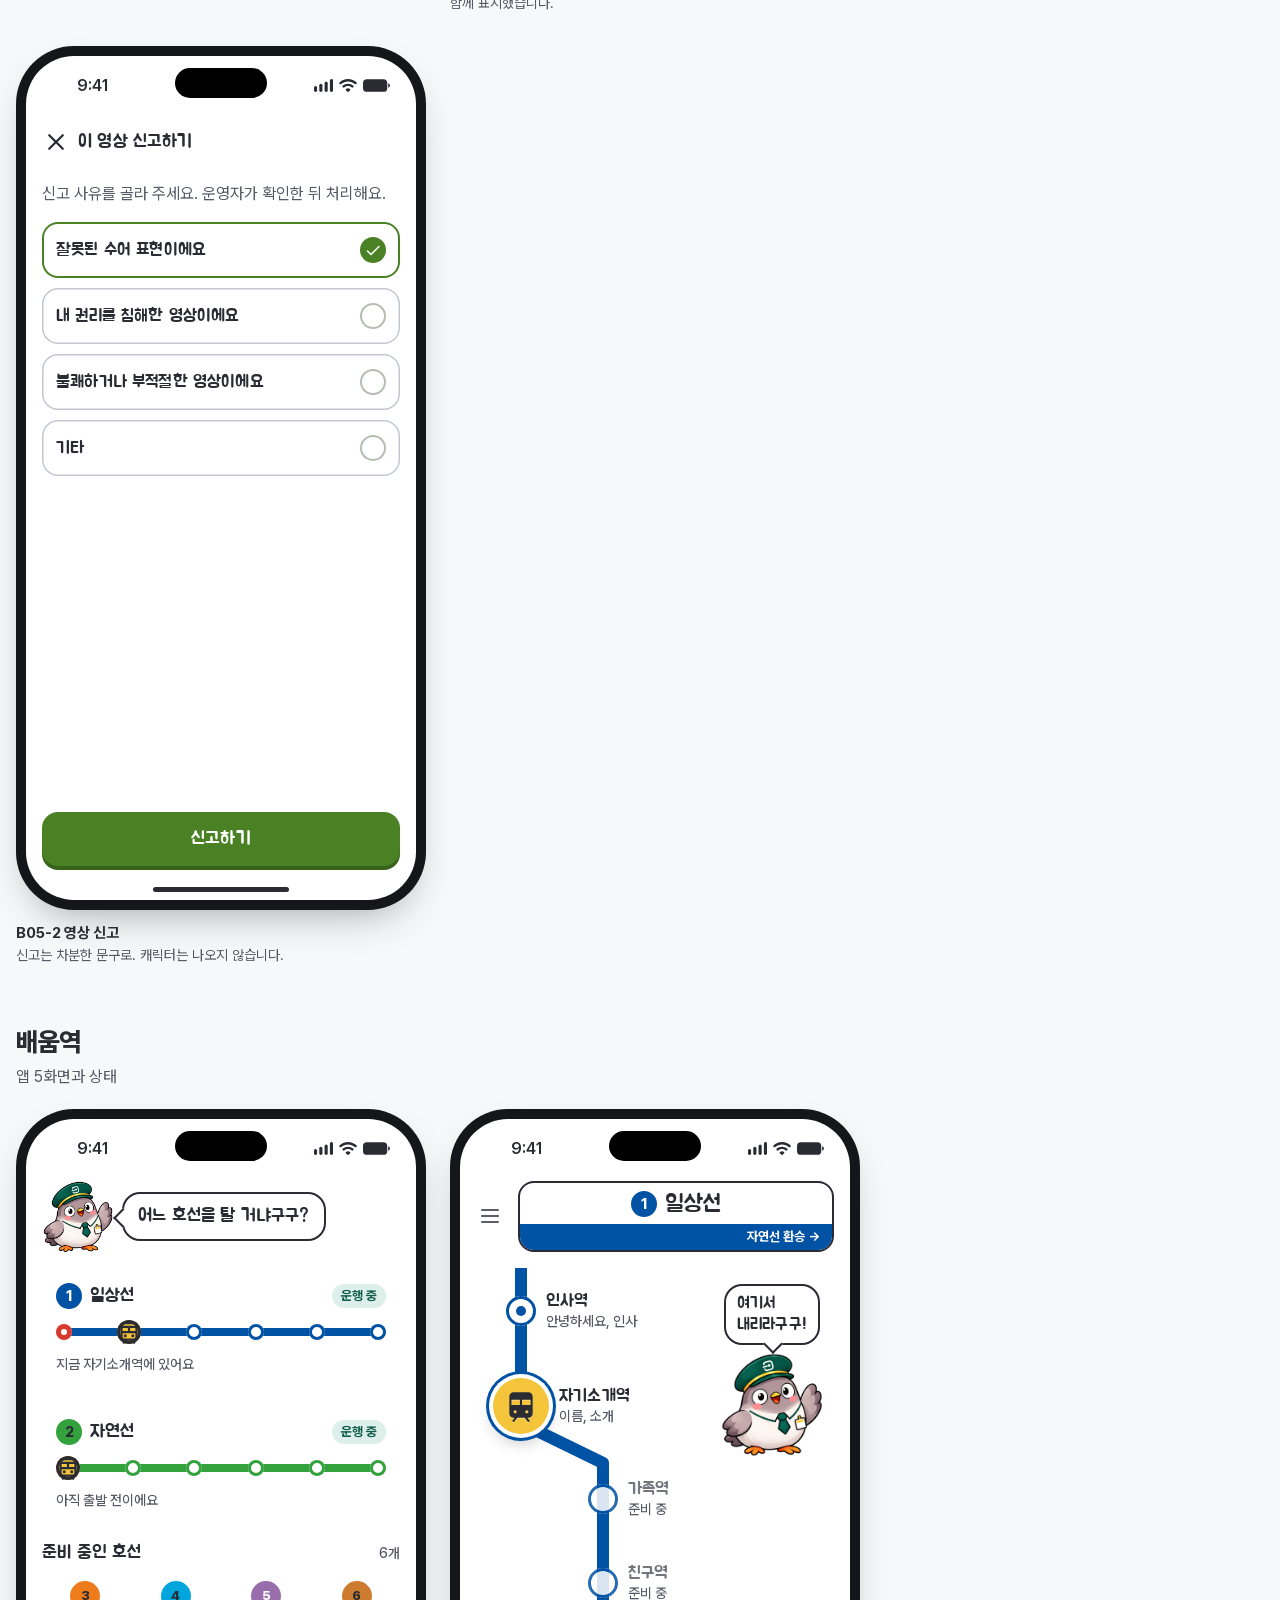
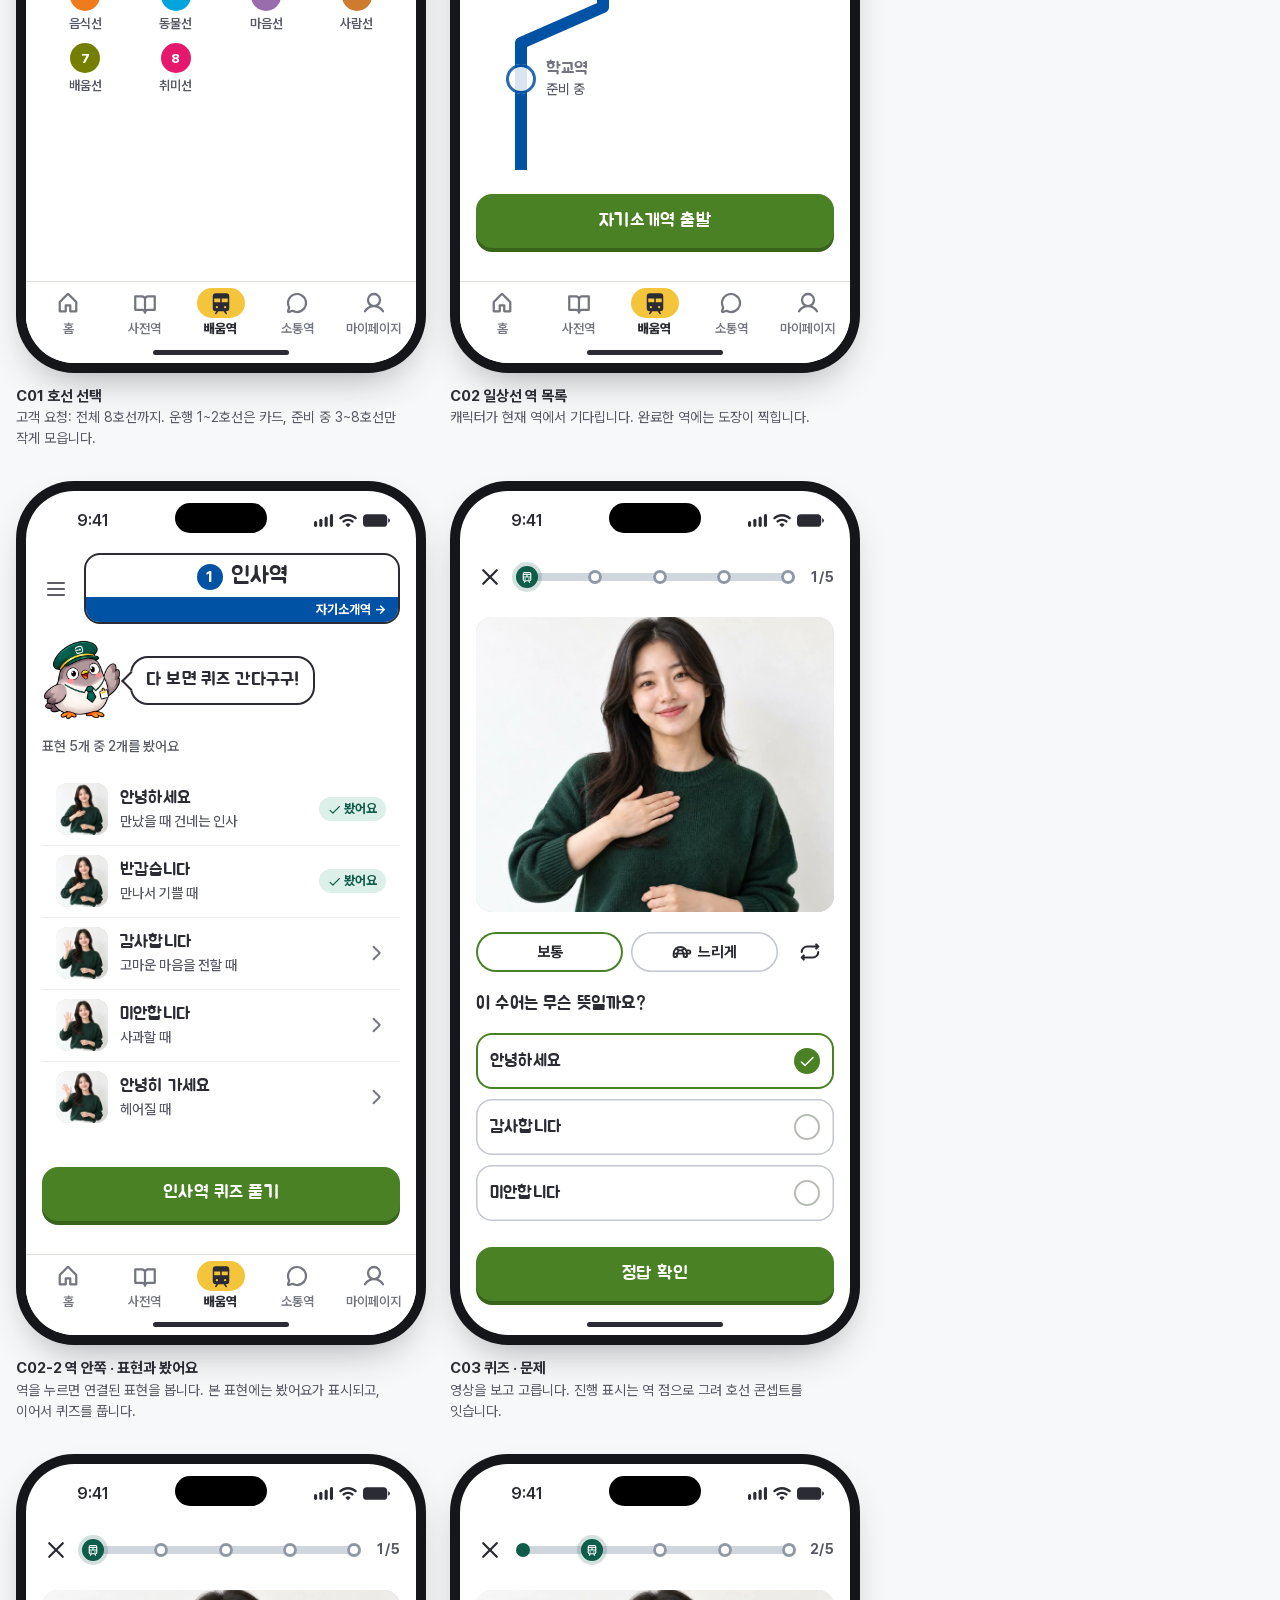
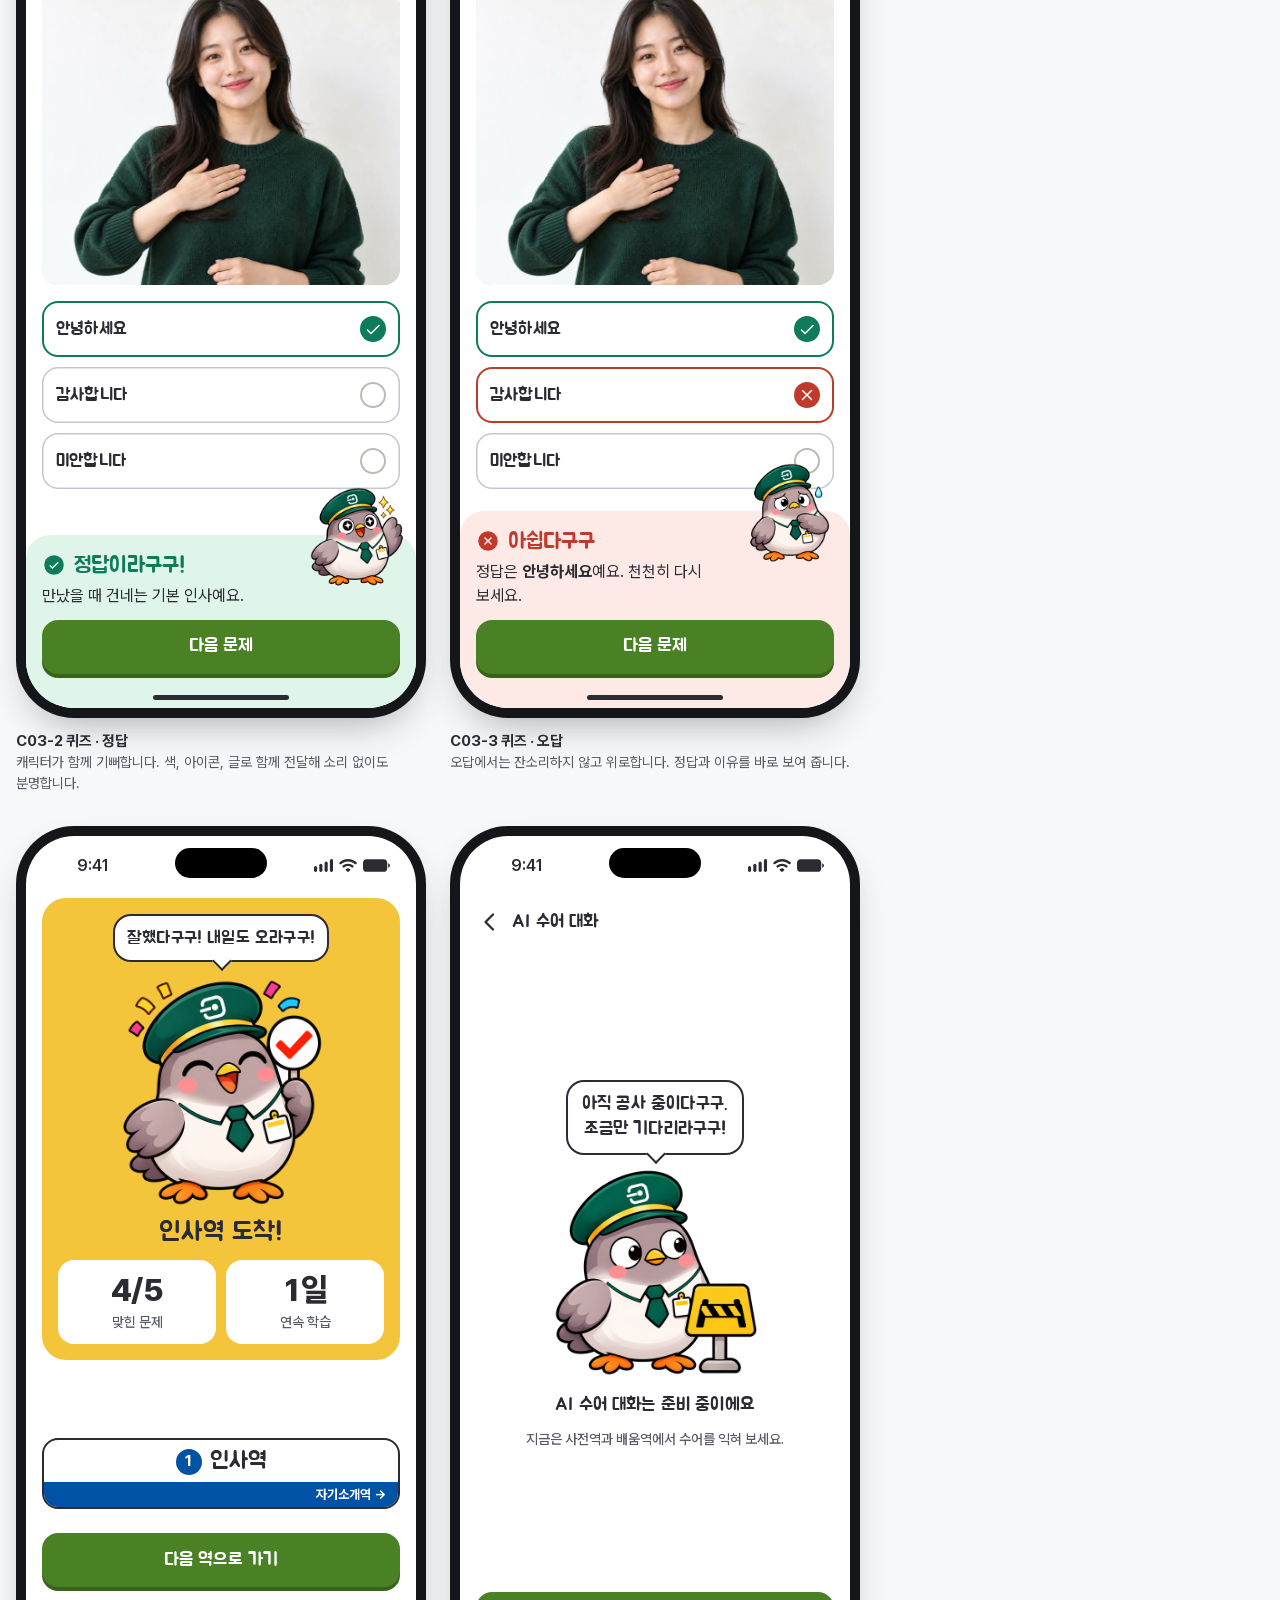
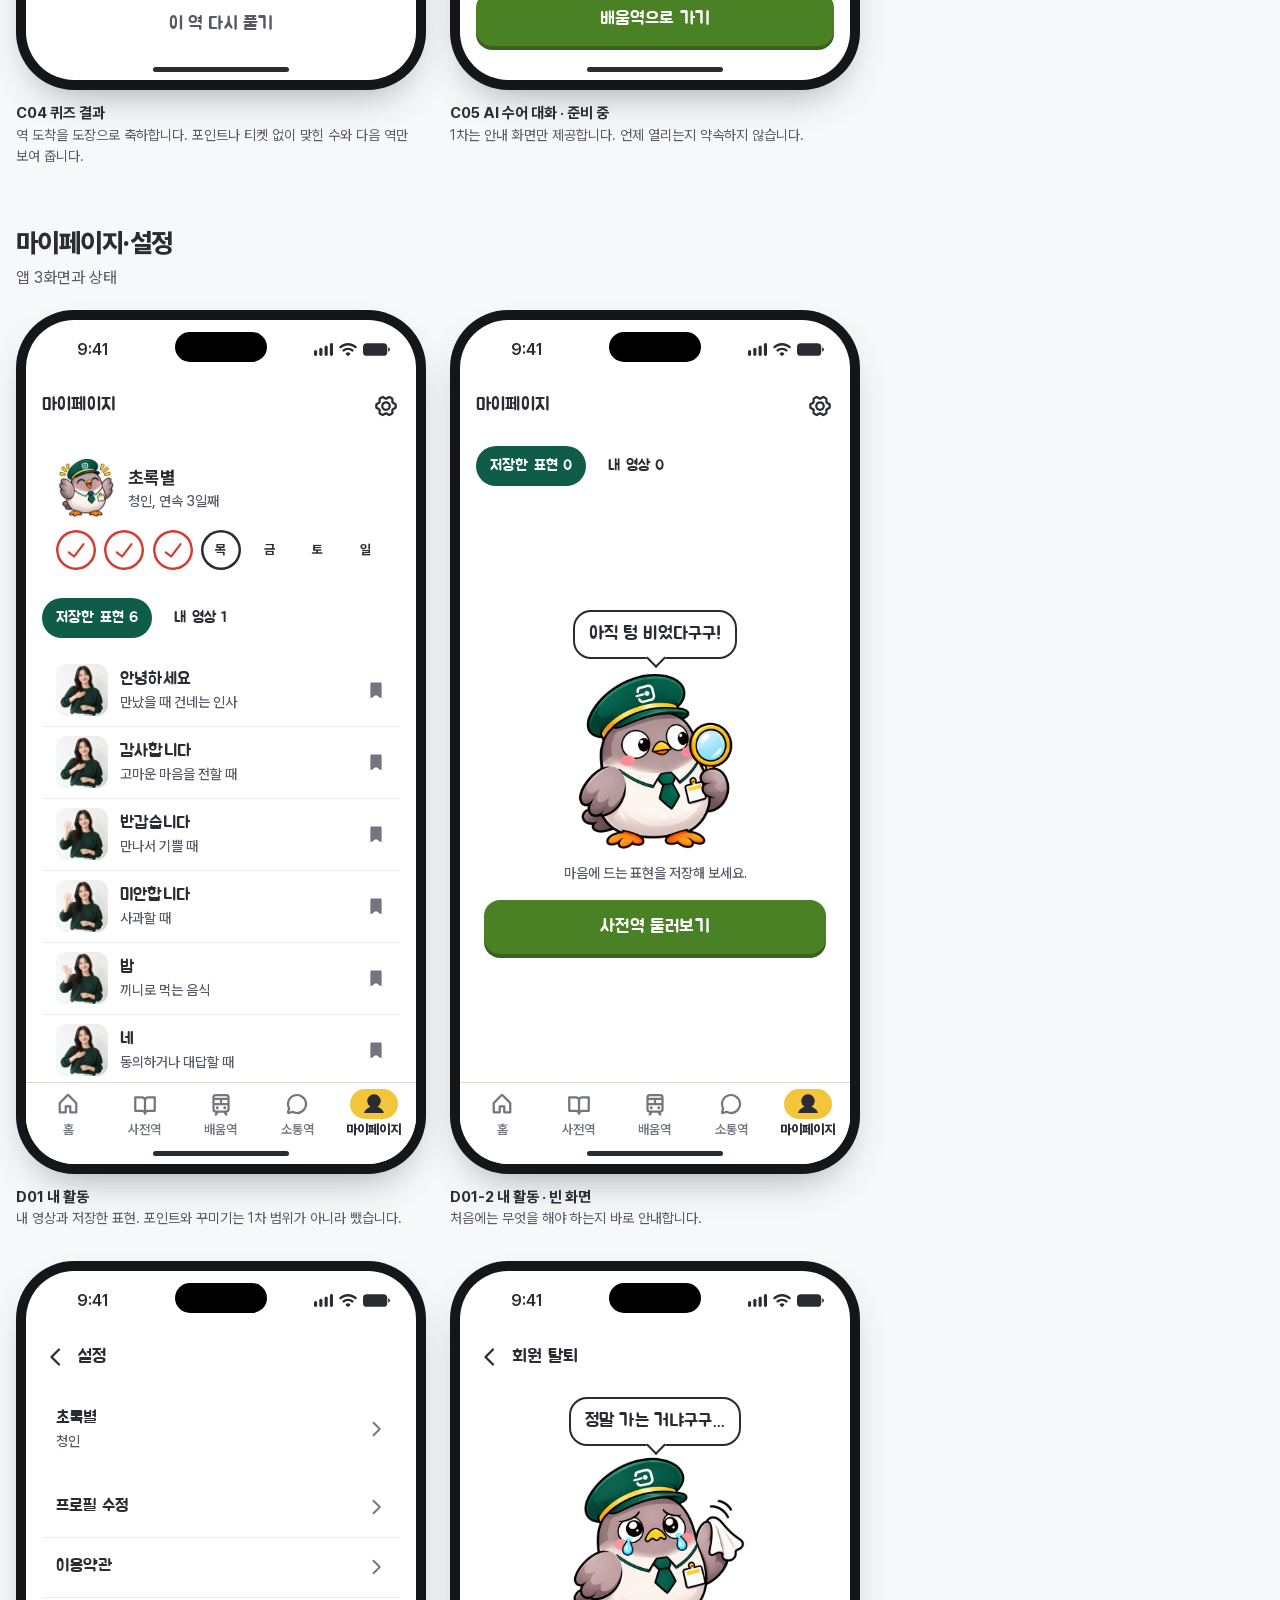
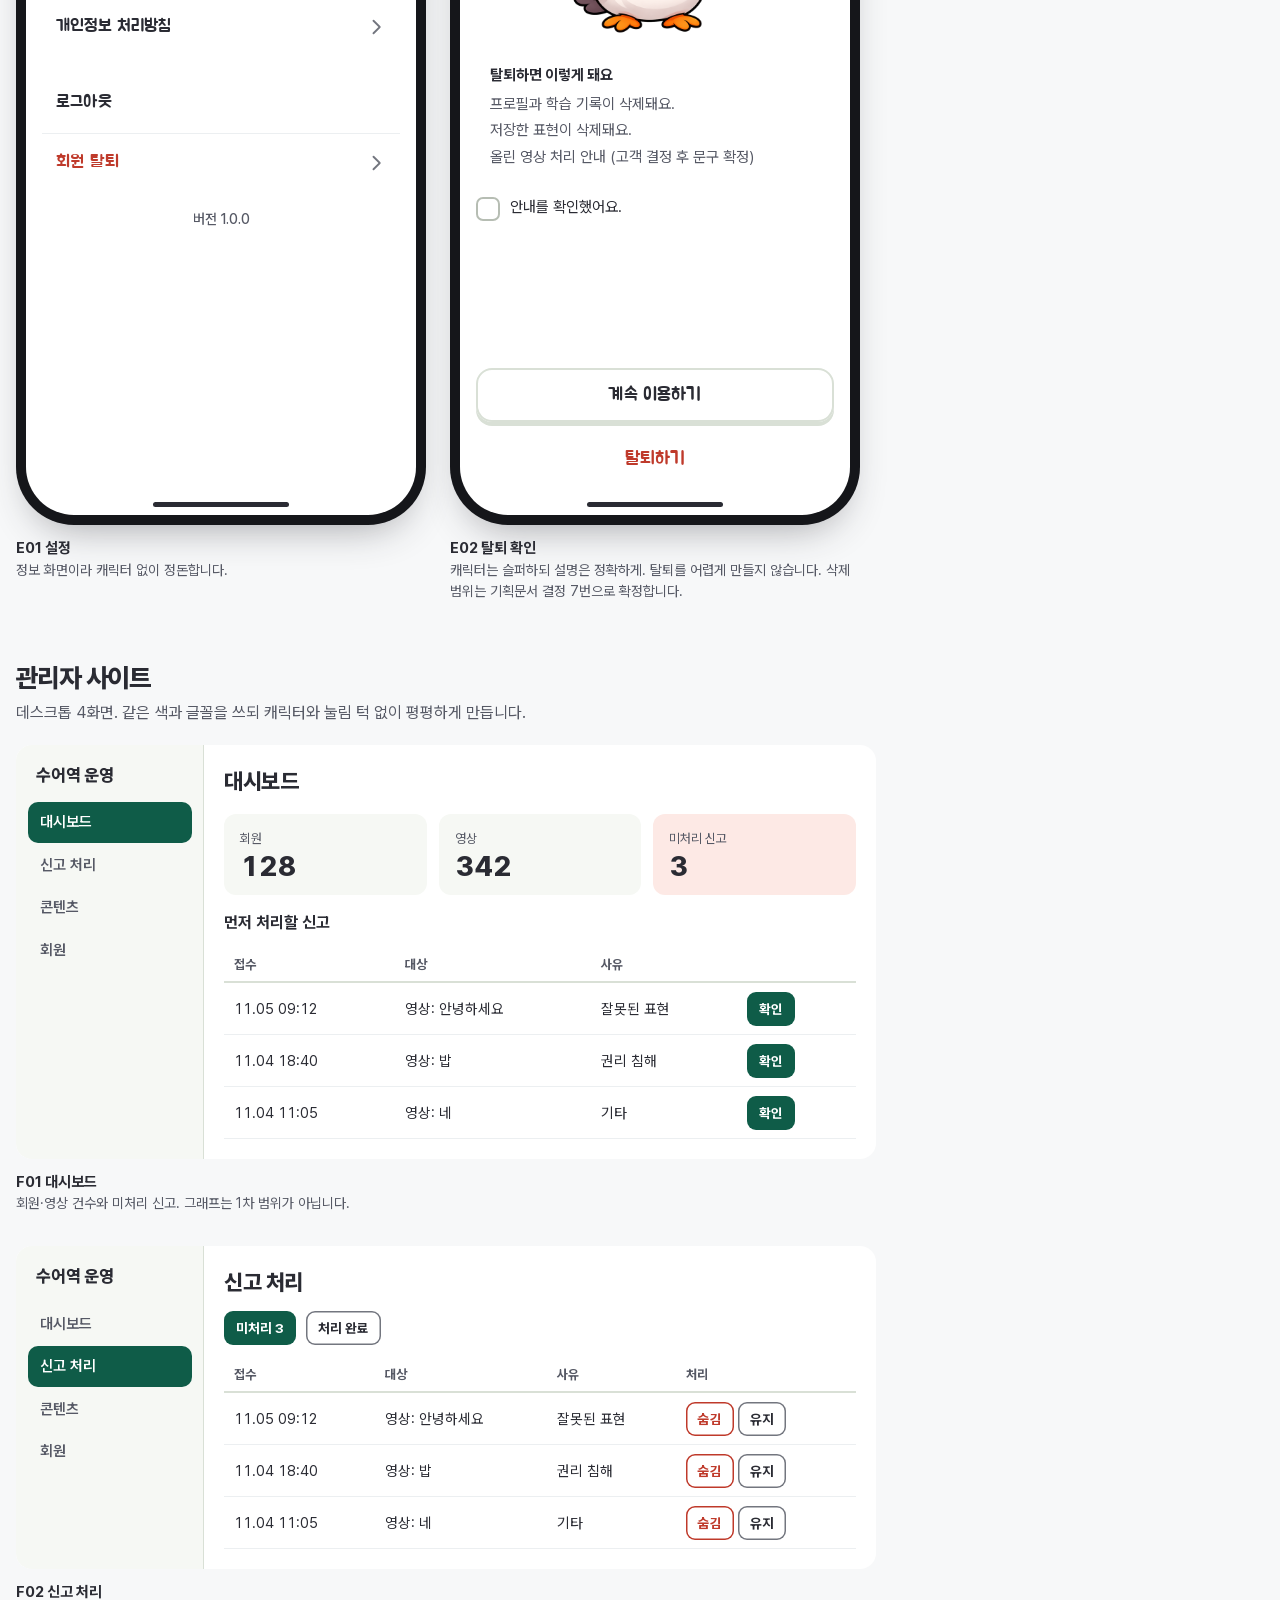
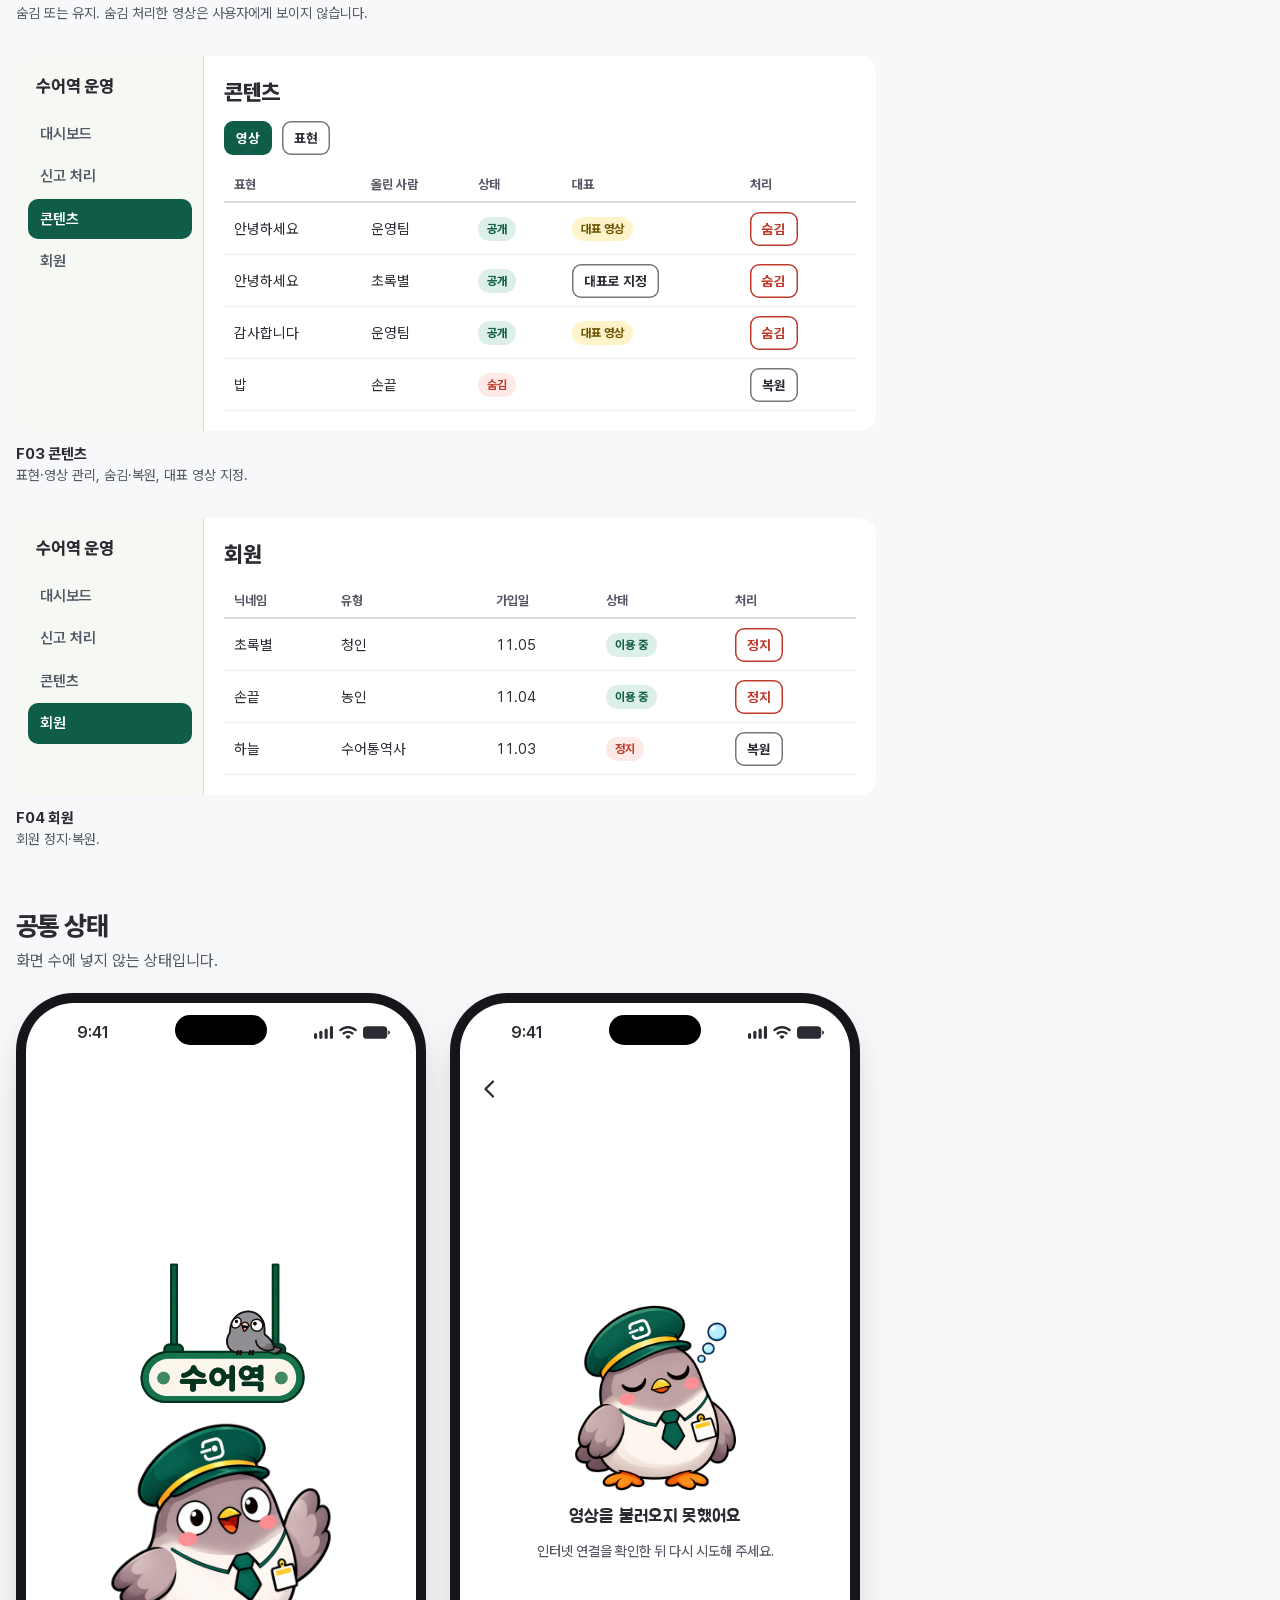
==== commit 5272b4fe: "Restore 소통역 board to previous soft green sticky-note style." ====
--- a/index.html
+++ b/index.html
@@ -1,14 +1,14 @@
 <!doctype html>
 <html lang="ko"><head><meta charset="utf-8"><meta name="viewport" content="width=device-width,initial-scale=1,viewport-fit=cover">
 <title>수어역 수정 반영본 · 11/5</title><meta name="claude:viewport-fit-sides" content="cover">
-<link rel="stylesheet" href="app.css"><link rel="stylesheet" href="revision.css"><link rel="stylesheet" href="type.css"></head><body><main class="page">
+<link rel="stylesheet" href="app.css?v=board-prev"><link rel="stylesheet" href="revision.css"><link rel="stylesheet" href="type.css"></head><body><main class="page">
 <header class="page-head revision-head"><h1>수어역 화면 시안 · 고객 수정 반영본</h1>
 <p class="revision-note"><b>11/5 고객 요청 반영 미리보기</b> — 아래 네 가지를 시안에 적용한 버전입니다. 확정 전 확인용입니다.</p>
 <ol class="revision-list">
 <li><b>시작·가입 A02~A04</b> — 칸 채움 제거, 회색 테두리만 + 선 위 기차 진행(단계 이동 transition)</li>
 <li><b>보통/느리게 · 퀴즈 선택칸</b> — 회색 테두리만</li>
 <li><b>C02 배움역</b> — 뒤로→가로 삼선, 현재 위치는 누끼 열차, 역 점은 파란 원</li>
-<li><b>하단 탭</b> — gold 유지 / 사전역 카테고리·소통역 보드·흰 배경 유지</li>
+<li><b>하단 탭</b> — gold 유지 / 사전역 카테고리·흰 배경 유지 / 소통역 보드는 이전(연두+포스트잇) 유지</li>
 <li><b>배움역 호선</b> — 8호선까지</li>
 </ol>
 <p>바로 보기: <a href="#A02">가입</a> · <a href="#B02">사전역</a> · <a href="#C02">배움역 C02</a> · <a href="#C03">퀴즈</a> · <a href="#X01">소통역</a> · <a href="guide.html">디자인 가이드</a></p>
--- a/app.css
+++ b/app.css
@@ -403,35 +403,12 @@
 .score b { font-weight: 800; font-size: 32px; display: block; line-height: 1.25; letter-spacing: -0.02em; font-variant-numeric: tabular-nums; }
 .score .caption { color: var(--ink-2); }
 
-/* ---------- 소통역 메모 (코르크 보드) ---------- */
-.board {
-  position: relative;
-  display: grid; grid-template-columns: 1fr 1fr; gap: var(--s3); flex: none;
-  padding: 16px 14px;
-  border-radius: 8px;
-  background-color: #c4a06a;
-  background-image:
-    radial-gradient(circle at 12% 18%, rgba(90, 60, 30, .18) 0 1.2px, transparent 1.8px),
-    radial-gradient(circle at 68% 42%, rgba(255, 240, 210, .22) 0 1px, transparent 1.6px),
-    radial-gradient(circle at 40% 78%, rgba(70, 45, 20, .14) 0 1.4px, transparent 2px),
-    radial-gradient(circle at 86% 70%, rgba(90, 60, 30, .16) 0 1px, transparent 1.7px),
-    linear-gradient(145deg, #d2b07a 0%, #b8925a 45%, #c9a56e 100%);
-  background-size: 18px 18px, 22px 22px, 16px 16px, 20px 20px, auto;
-  border: 10px solid #e2c59a;
-  box-shadow:
-    inset 0 0 0 2px #a17d4a,
-    inset 0 0 18px rgba(70, 45, 20, .18),
-    0 8px 18px rgba(42, 43, 51, .18);
-}
-.memo {
-  position: relative; background: #fff8c9; border-radius: 4px 4px 14px 4px;
-  padding: 18px 10px 10px; font-weight: 700; font-size: 14.5px; line-height: 1.35;
-  min-height: 104px; transform: rotate(-1.5deg);
-  box-shadow: 0 2px 6px rgba(42, 43, 51, .22);
-}
-.memo:nth-child(2n) { background: #fff4d4; transform: rotate(1.2deg); }
-.memo:nth-child(3n) { background: #ffe9c8; transform: rotate(.8deg); }
-.memo::before { content: ""; position: absolute; top: 5px; left: 50%; margin-left: -5px; width: 10px; height: 10px; border-radius: 50%; background: var(--stamp); box-shadow: 0 1px 2px rgba(0,0,0,.2); }
+/* ---------- 소통역 메모 (이전 버전: 연두 보드 + 포스트잇) ---------- */
+.board { background: #dcebd8; border-radius: var(--r-content); padding: var(--s3); display: grid; grid-template-columns: 1fr 1fr; gap: var(--s3); flex: none; }
+.memo { position: relative; background: #fff8c9; border-radius: 6px 6px 18px 6px; padding: 18px 10px 10px; font-weight: 700; font-size: 14.5px; line-height: 1.35; min-height: 104px; transform: rotate(-1.5deg); box-shadow: 0 2px 5px rgba(42, 43, 51, .14); }
+.memo:nth-child(2n) { background: #d6f0e3; transform: rotate(1.2deg); }
+.memo:nth-child(3n) { background: #ffe0dc; transform: rotate(.8deg); }
+.memo::before { content: ""; position: absolute; top: 5px; left: 50%; margin-left: -5px; width: 10px; height: 10px; border-radius: 50%; background: var(--stamp); }
 .memo small { display: block; font-weight: 500; font-size: 12px; color: var(--ink-2); margin-top: 6px; }
 
 /* ---------- 관리자 ---------- */
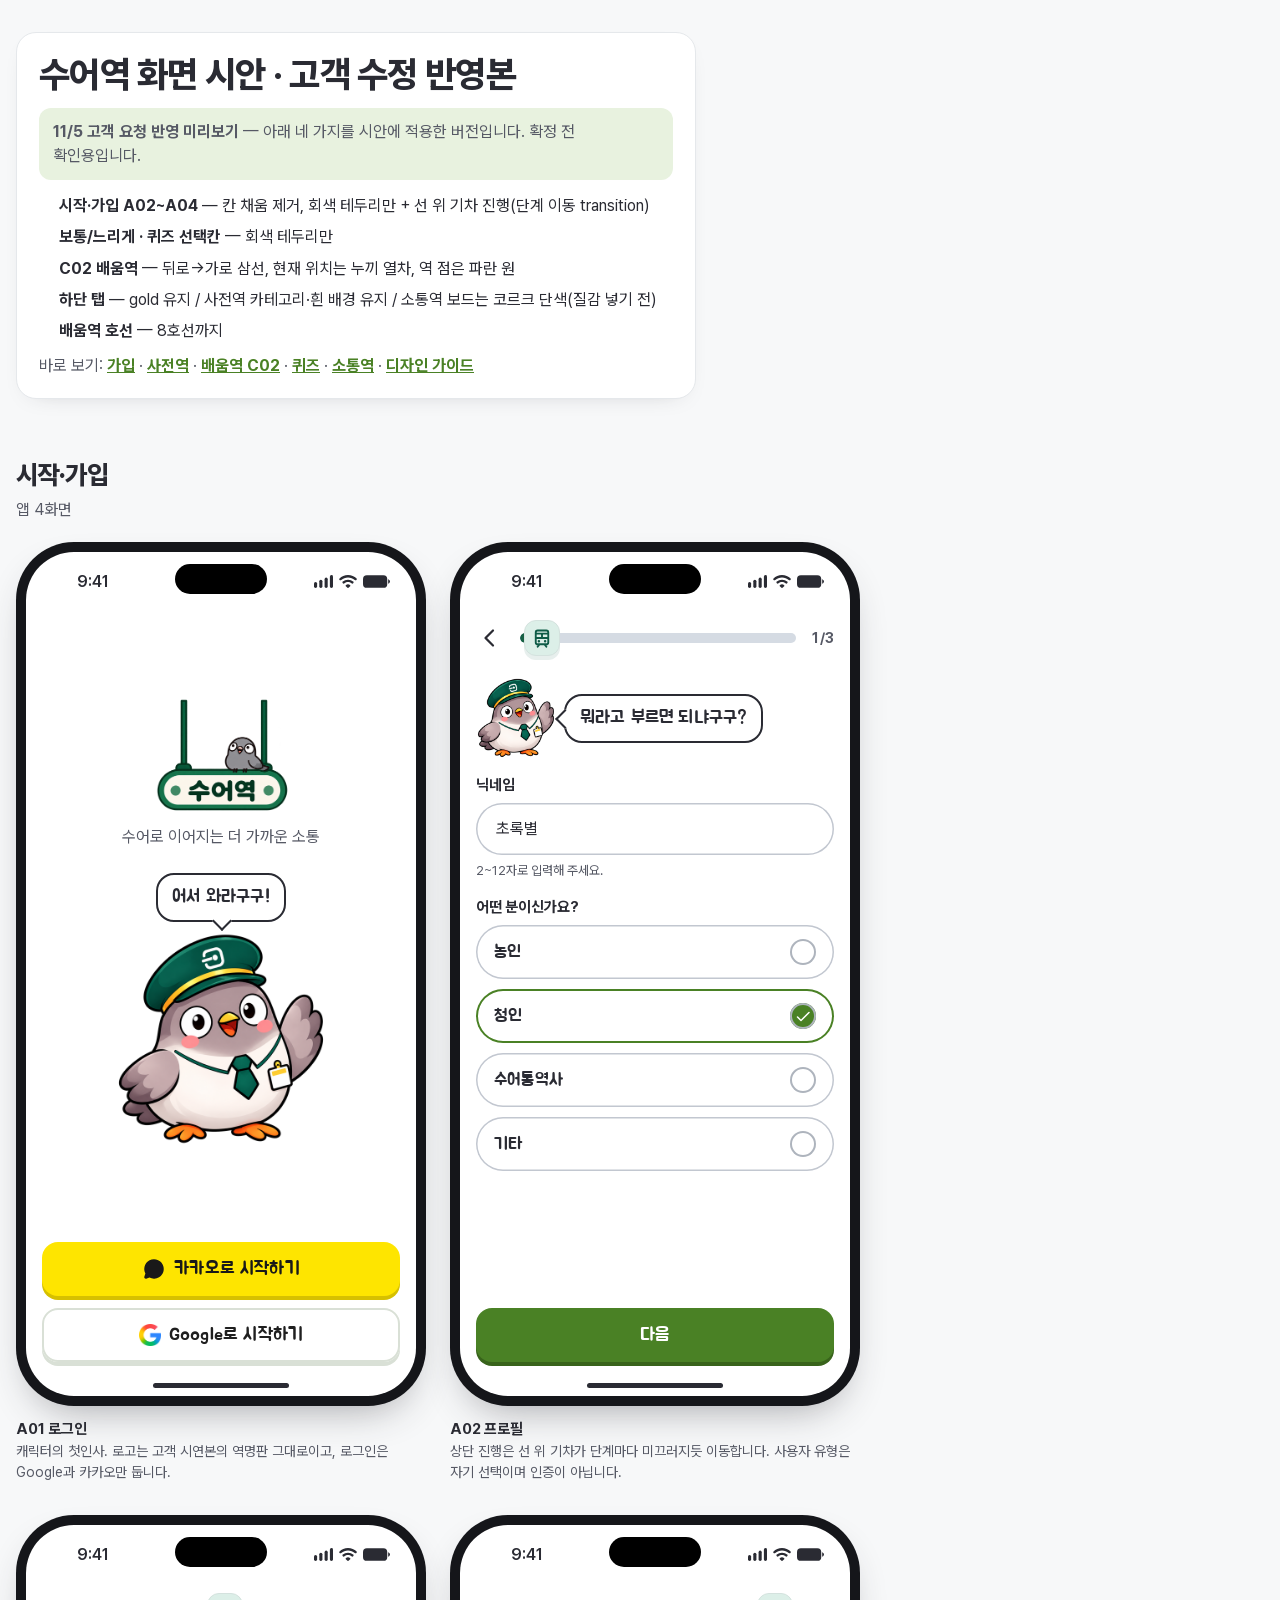
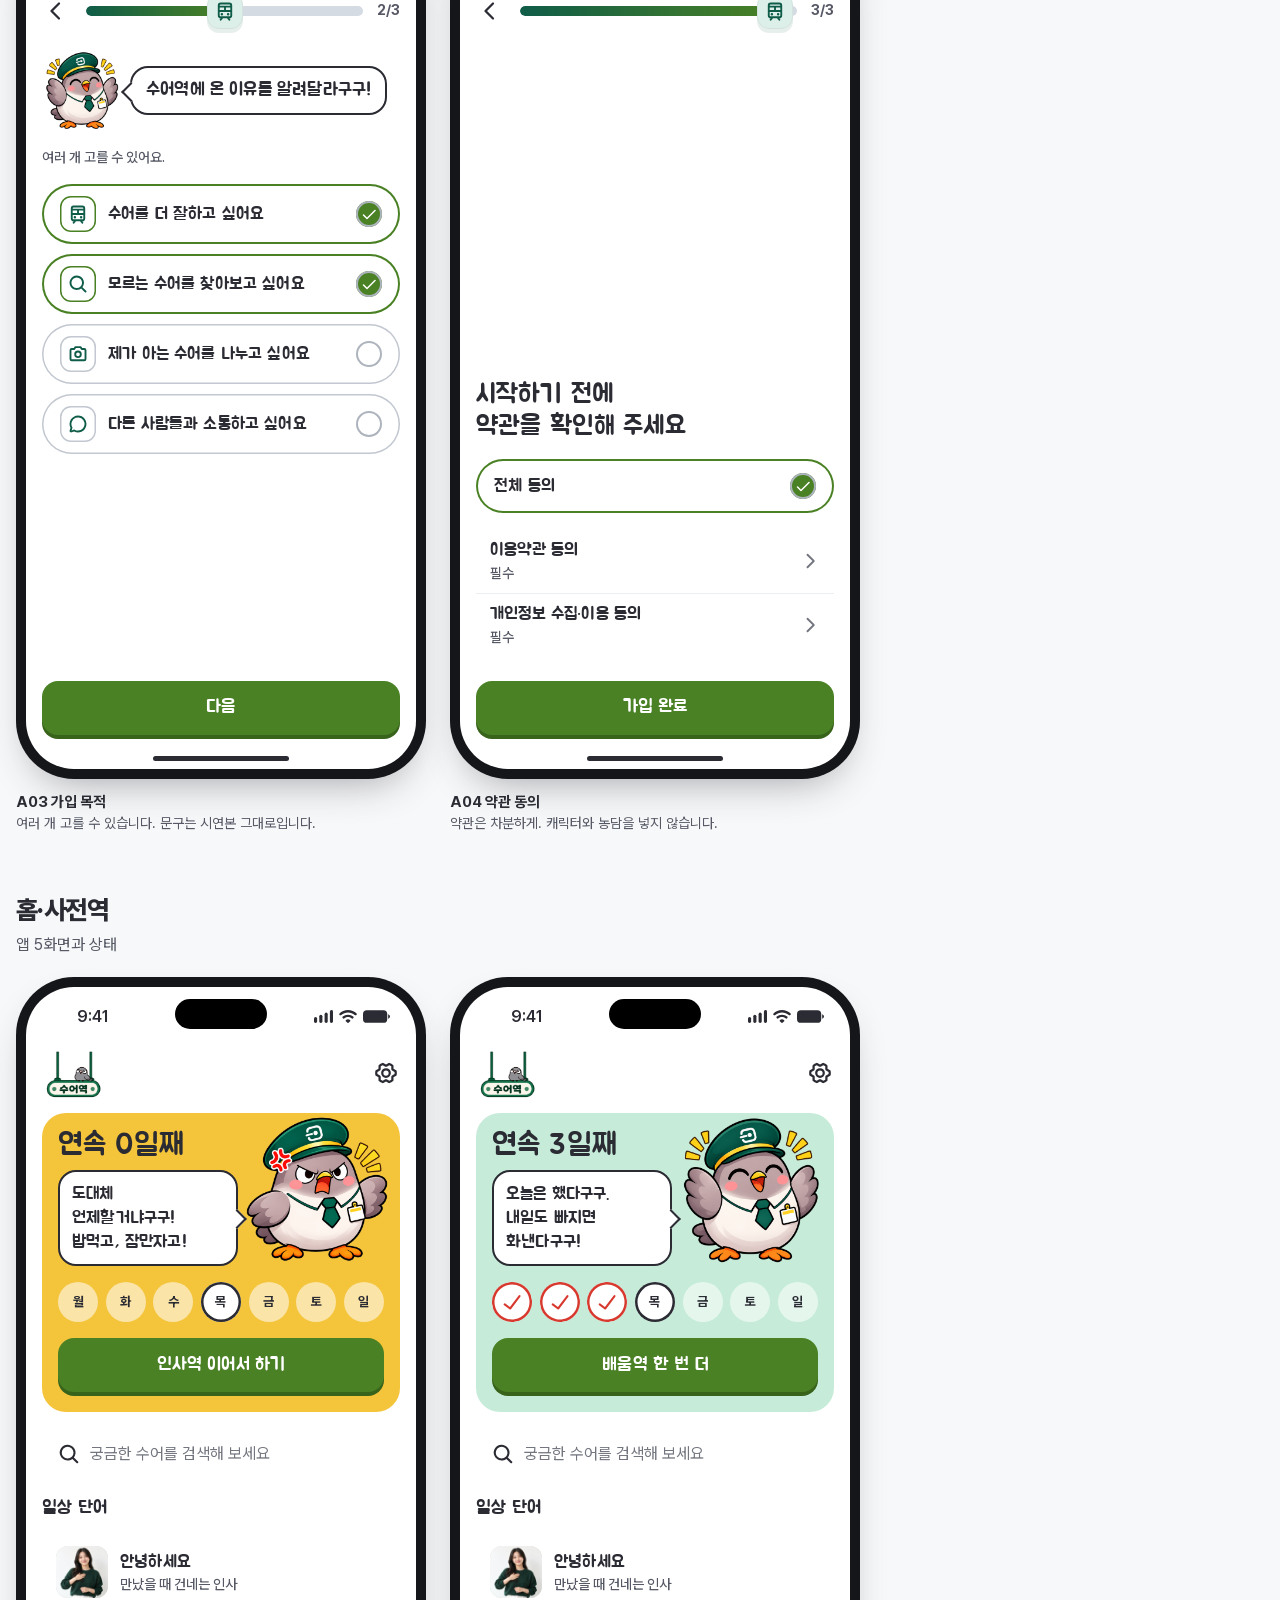
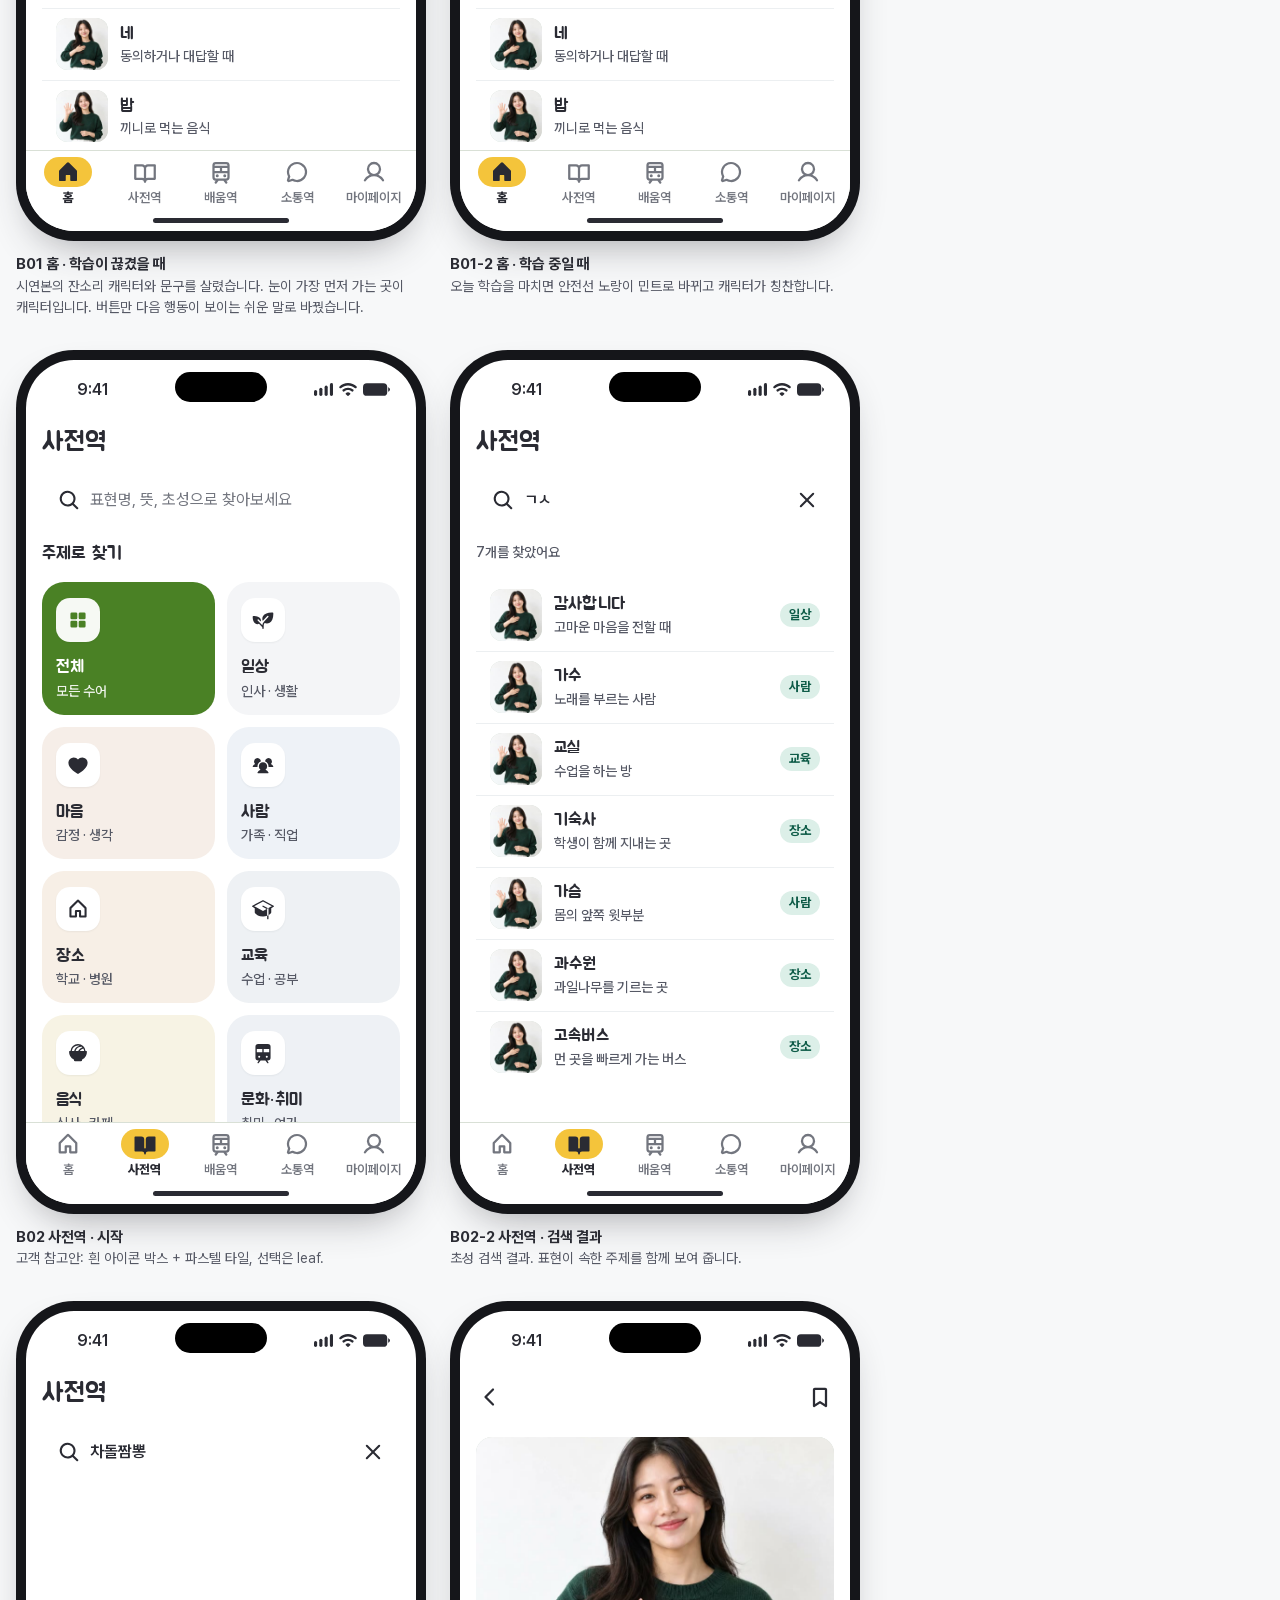
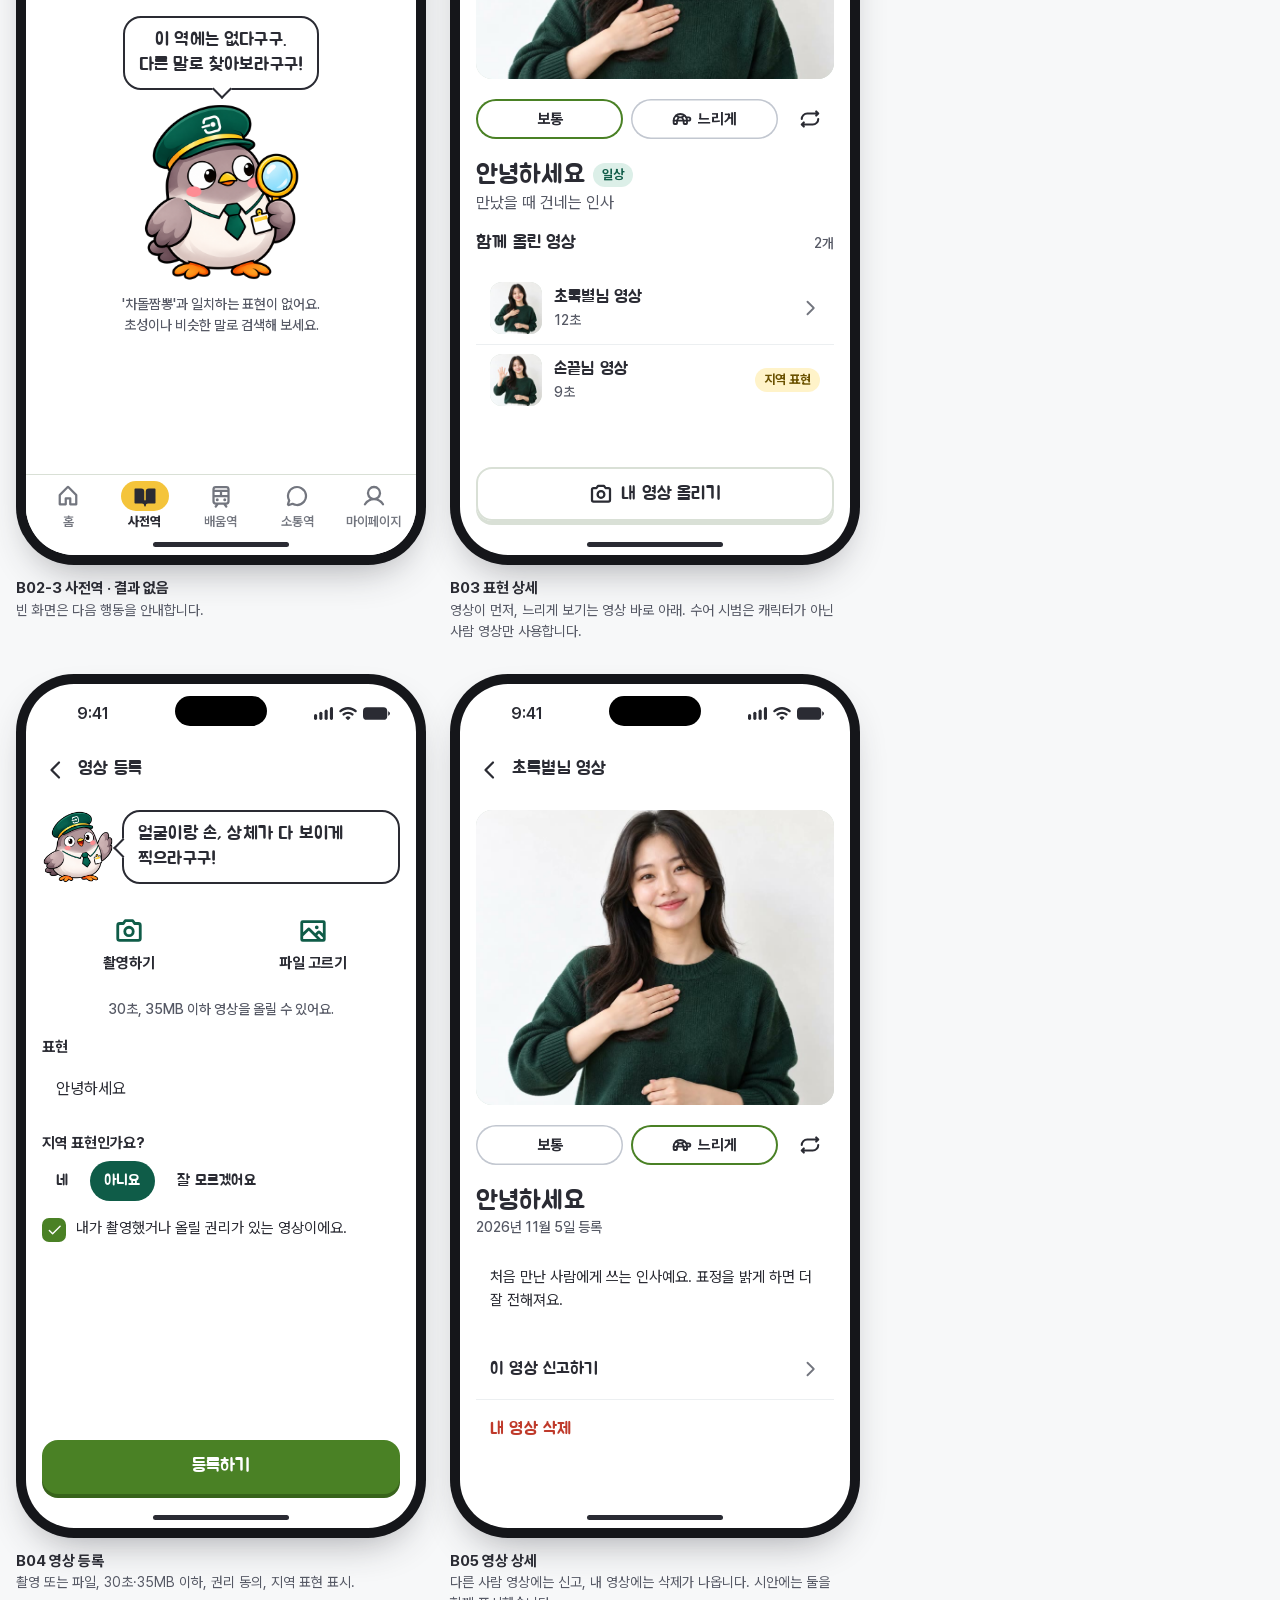
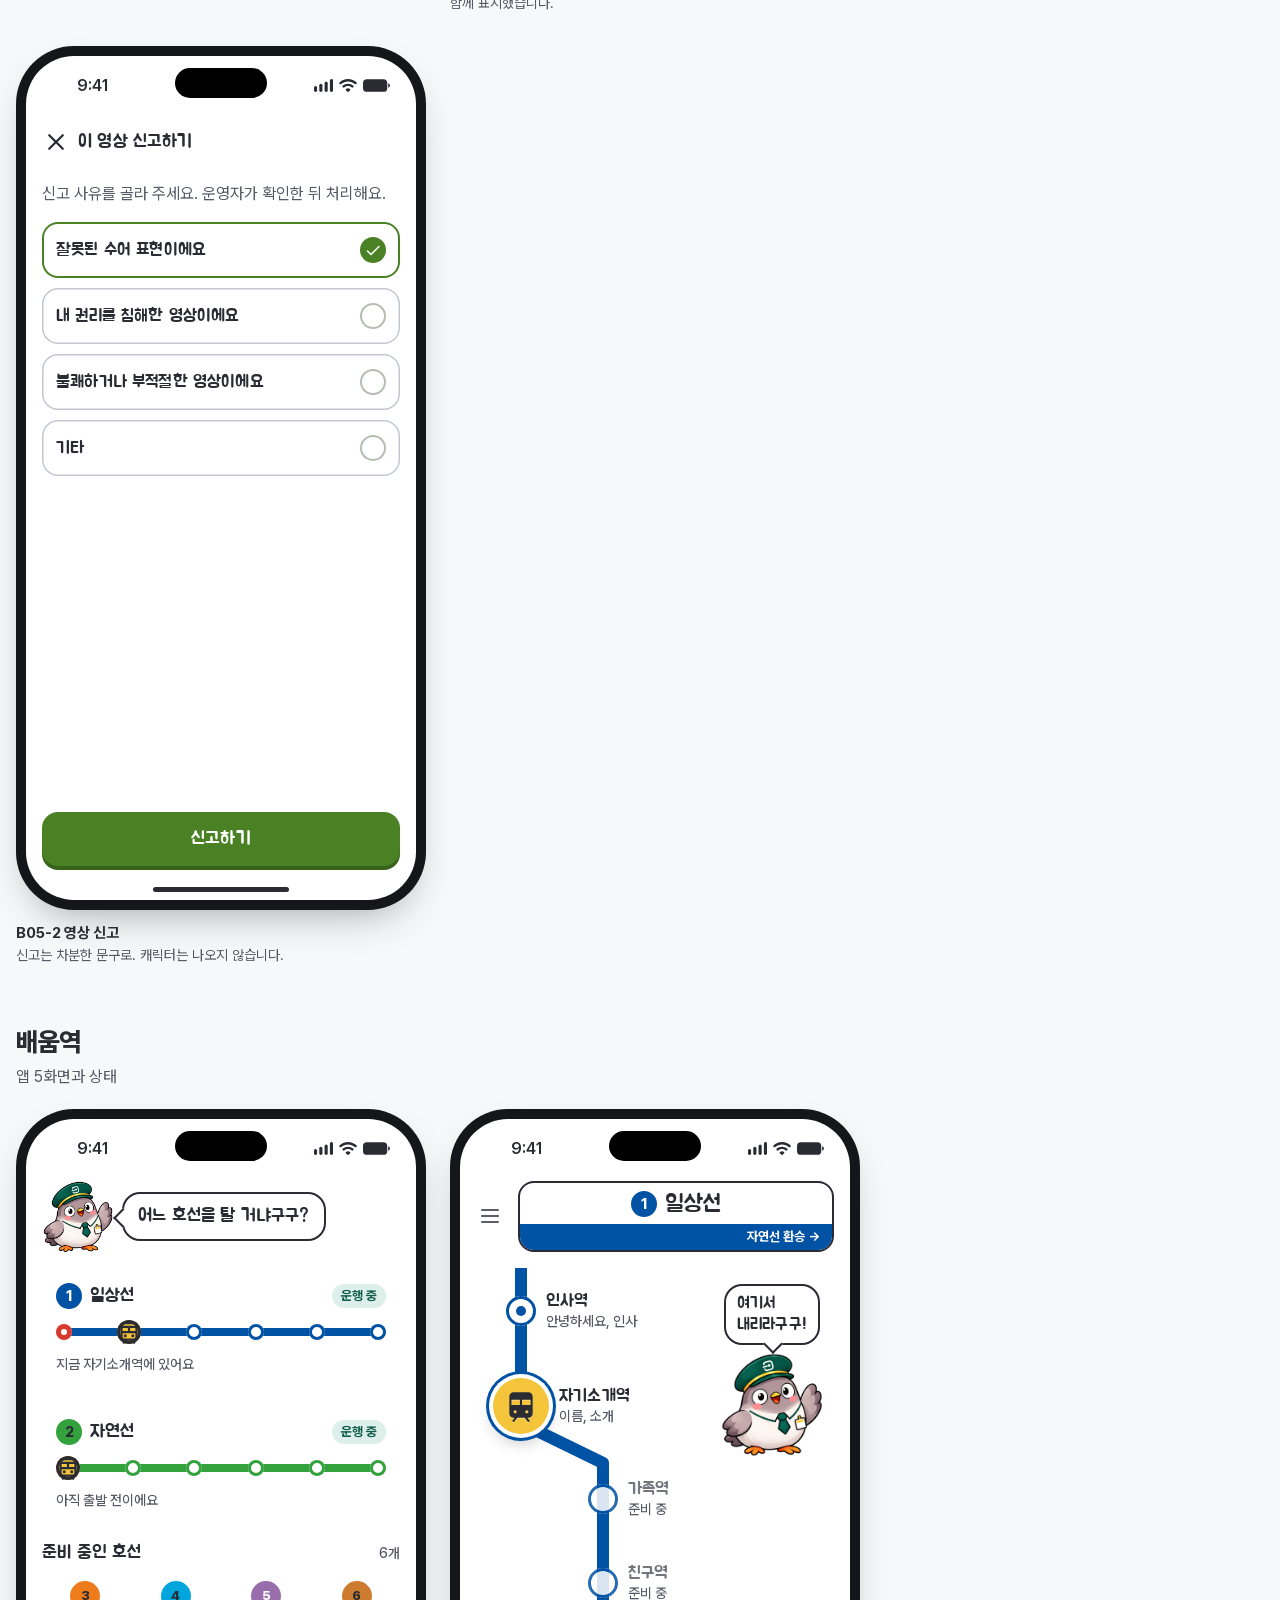
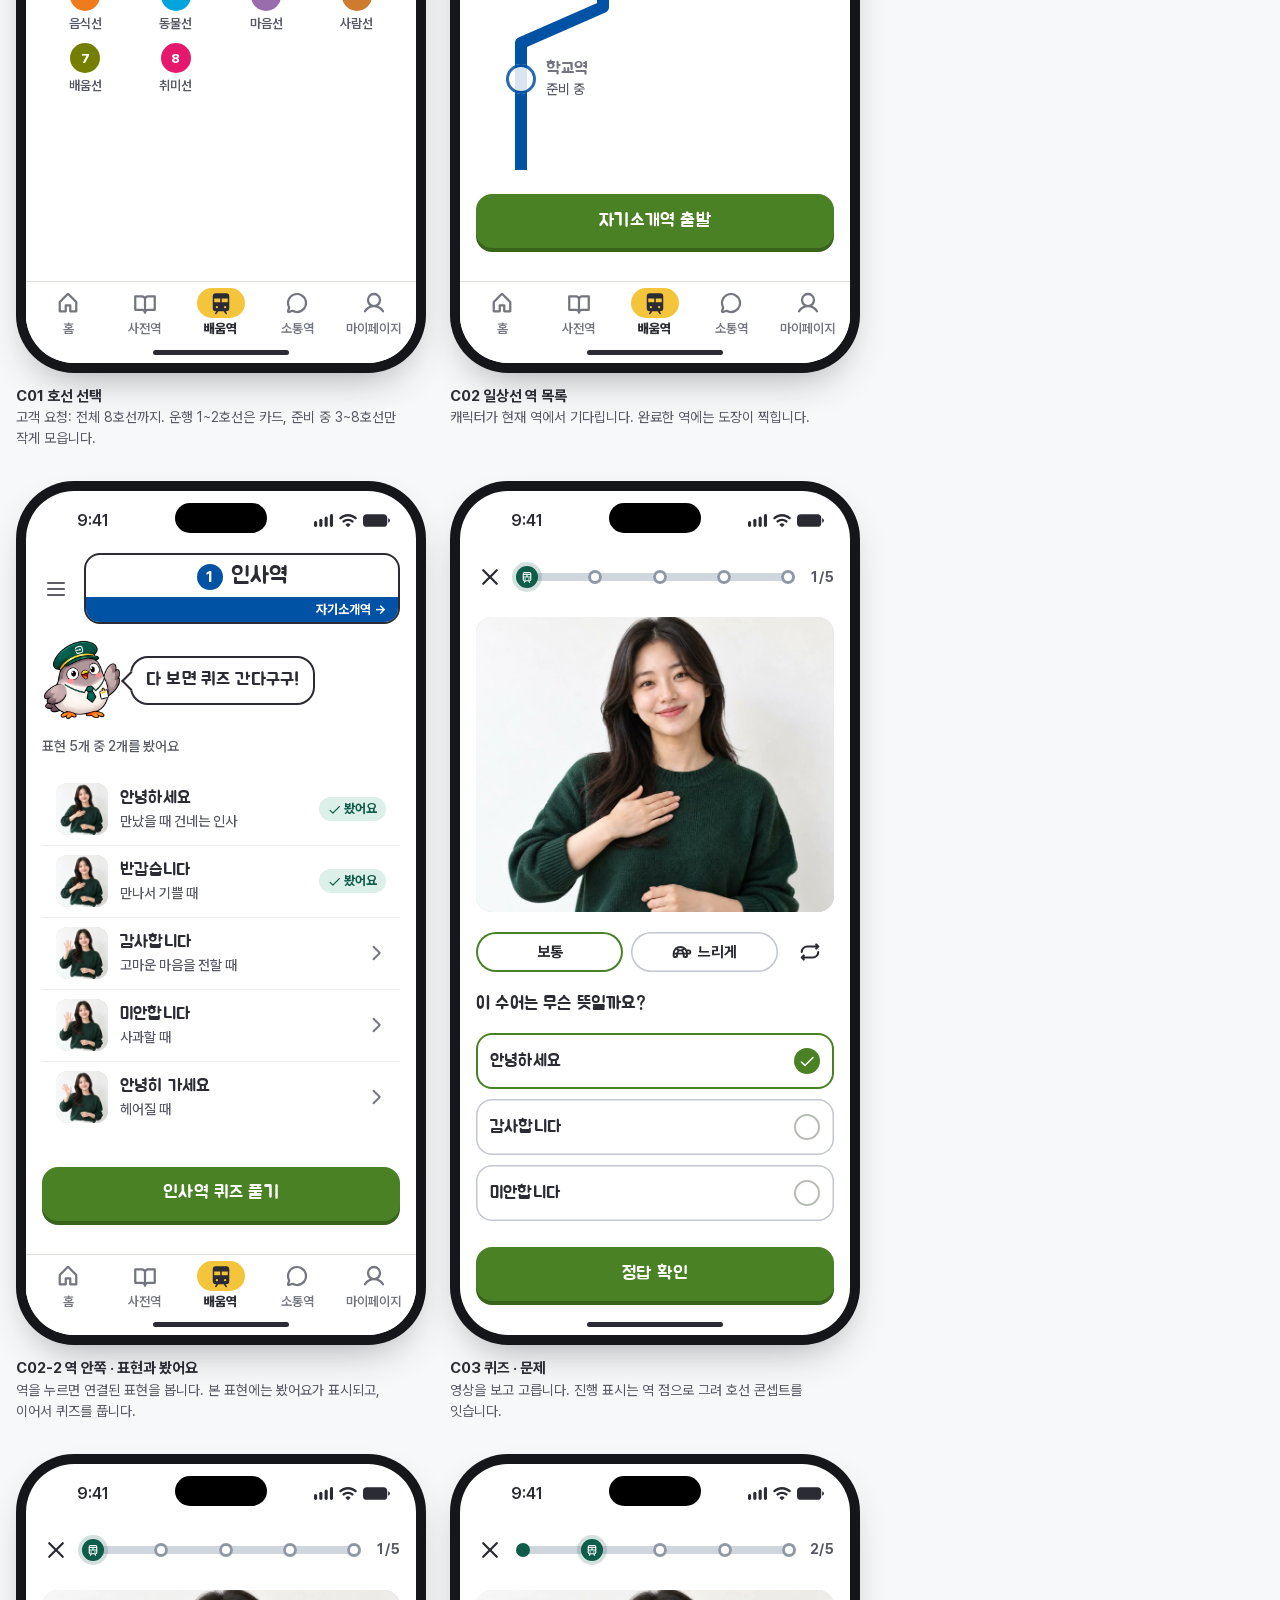
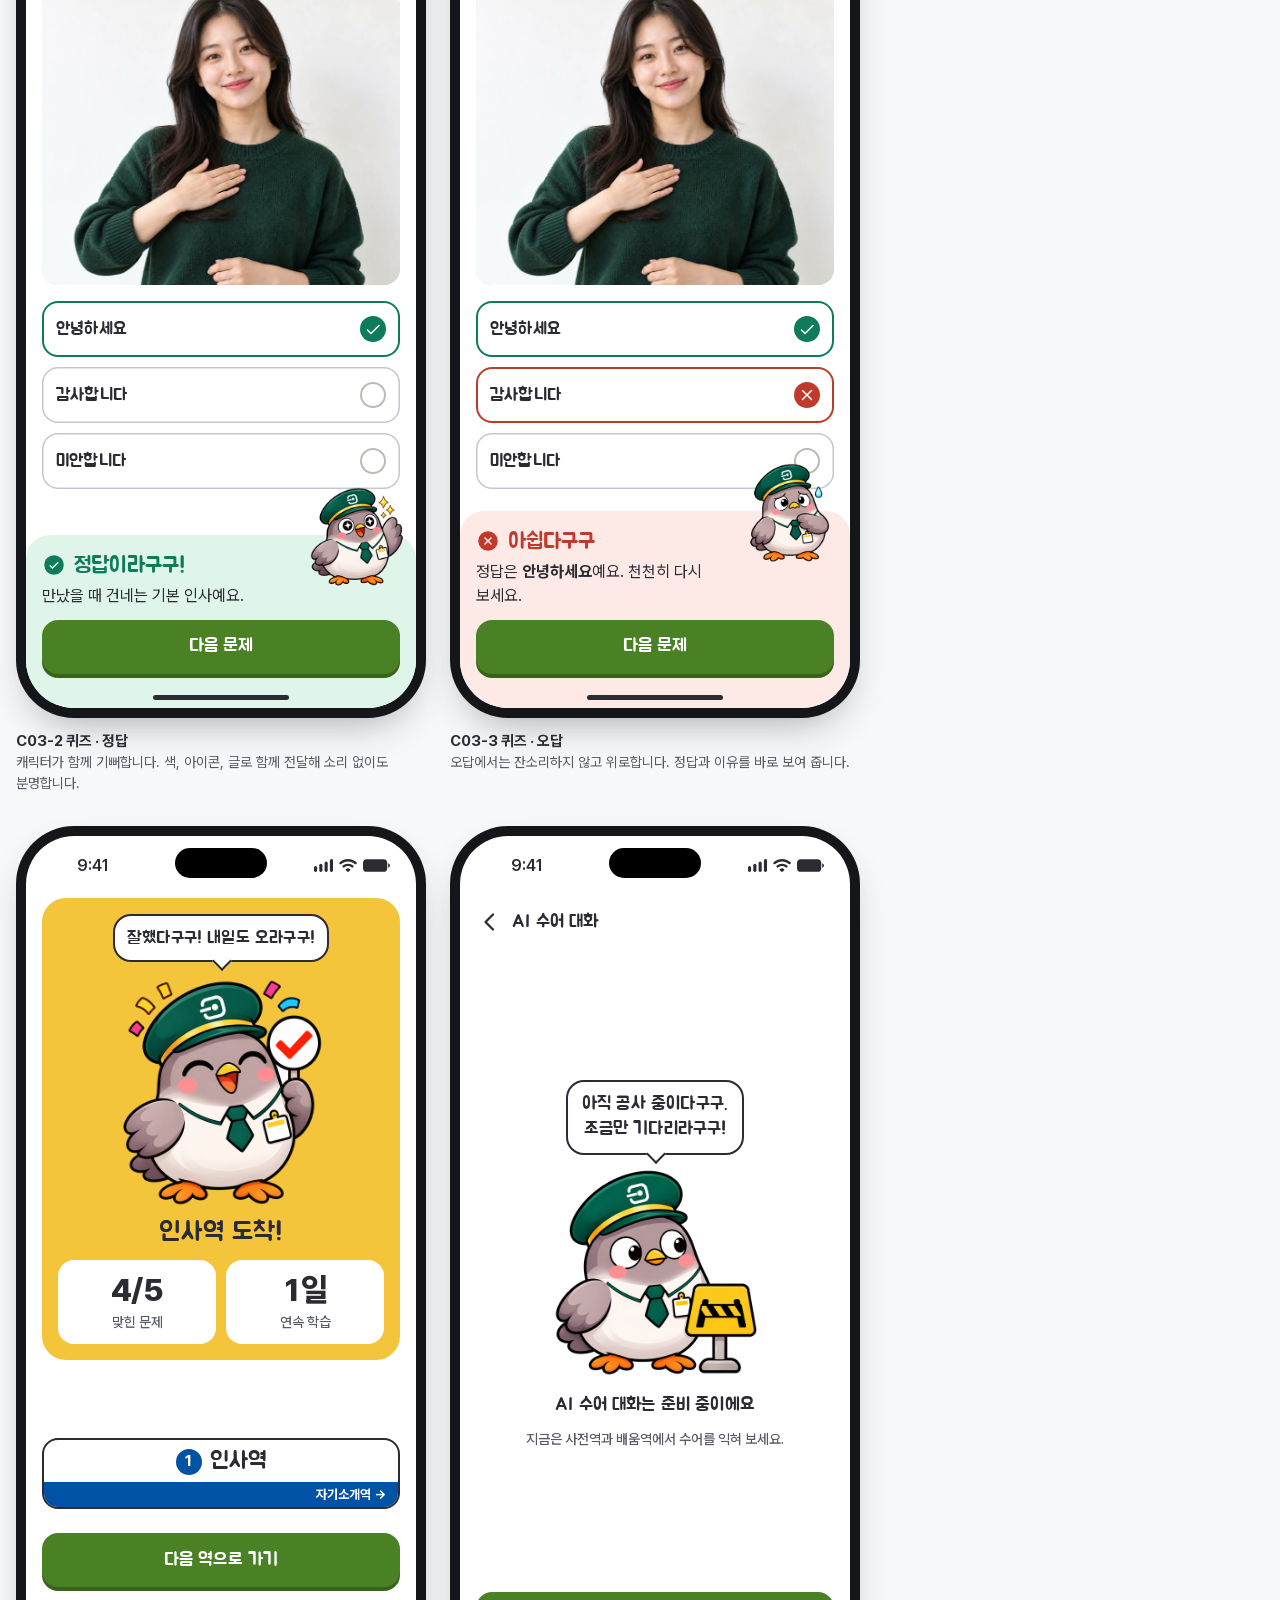
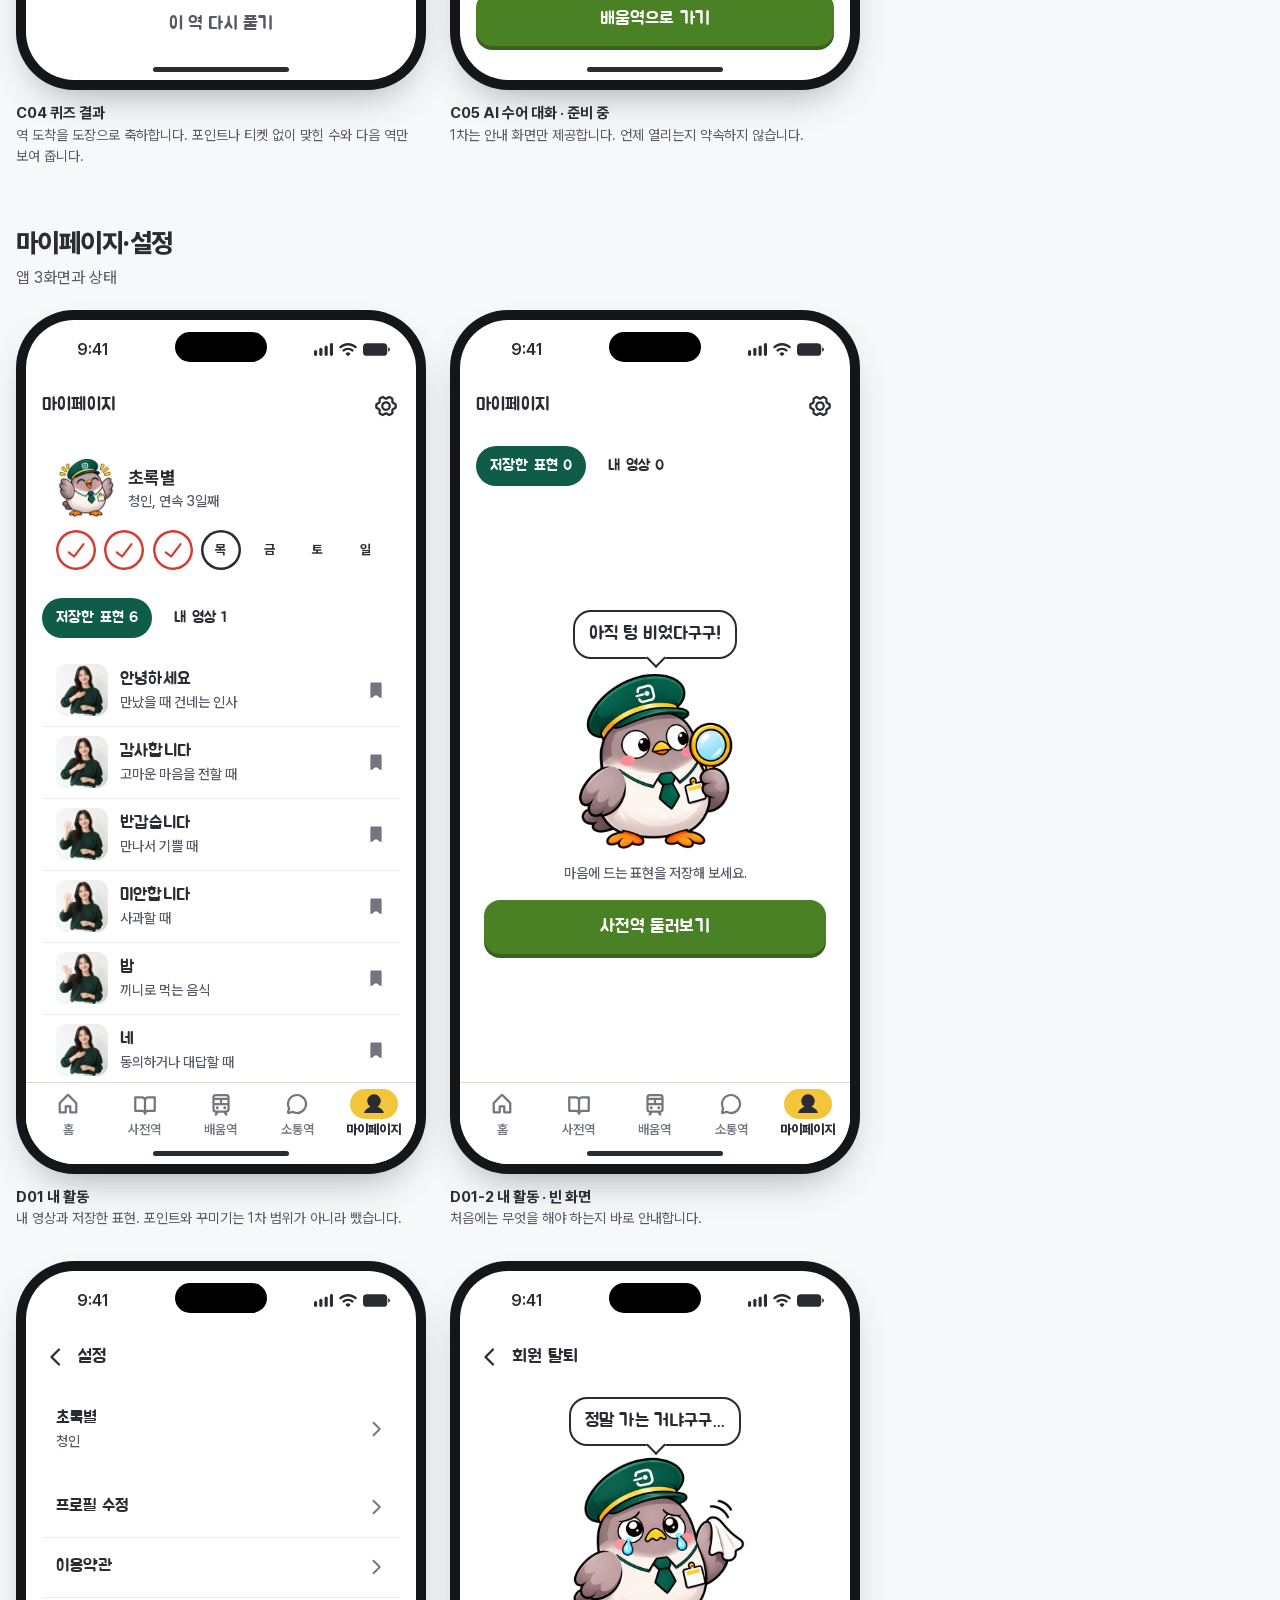
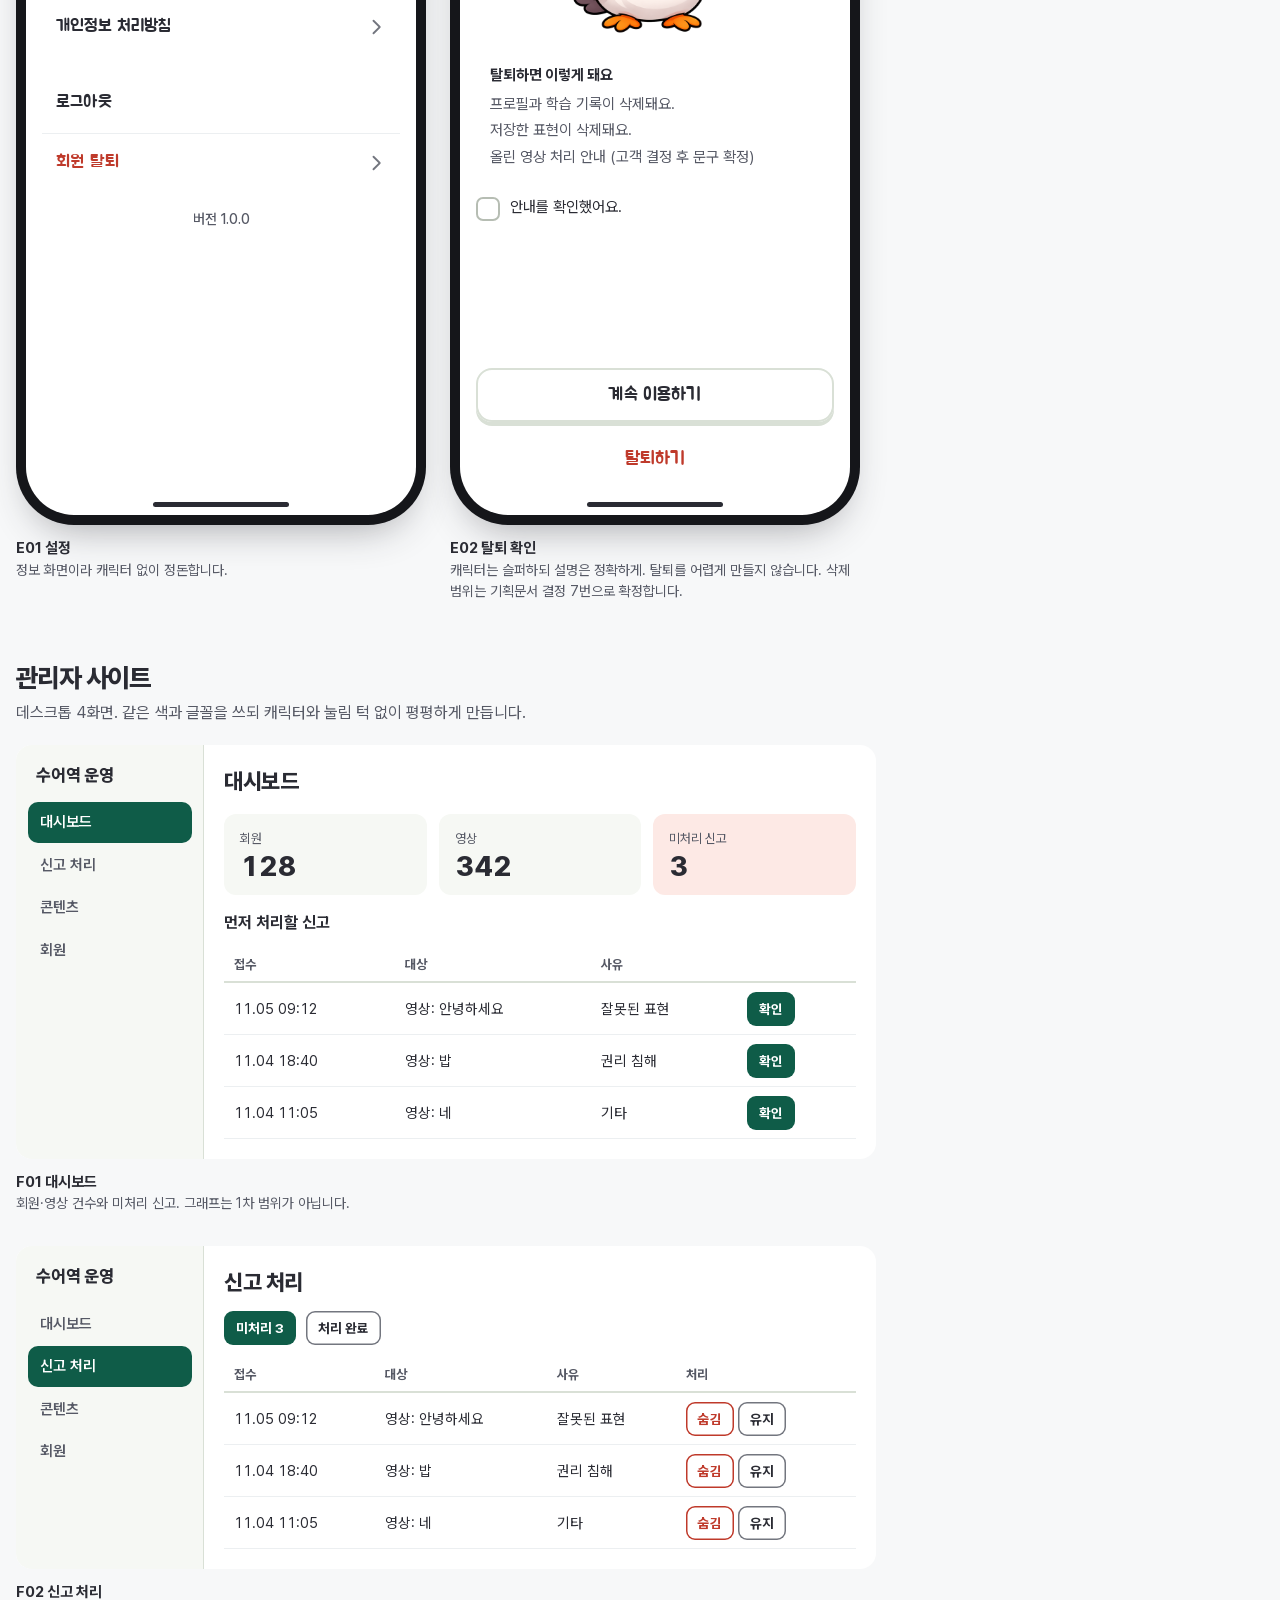
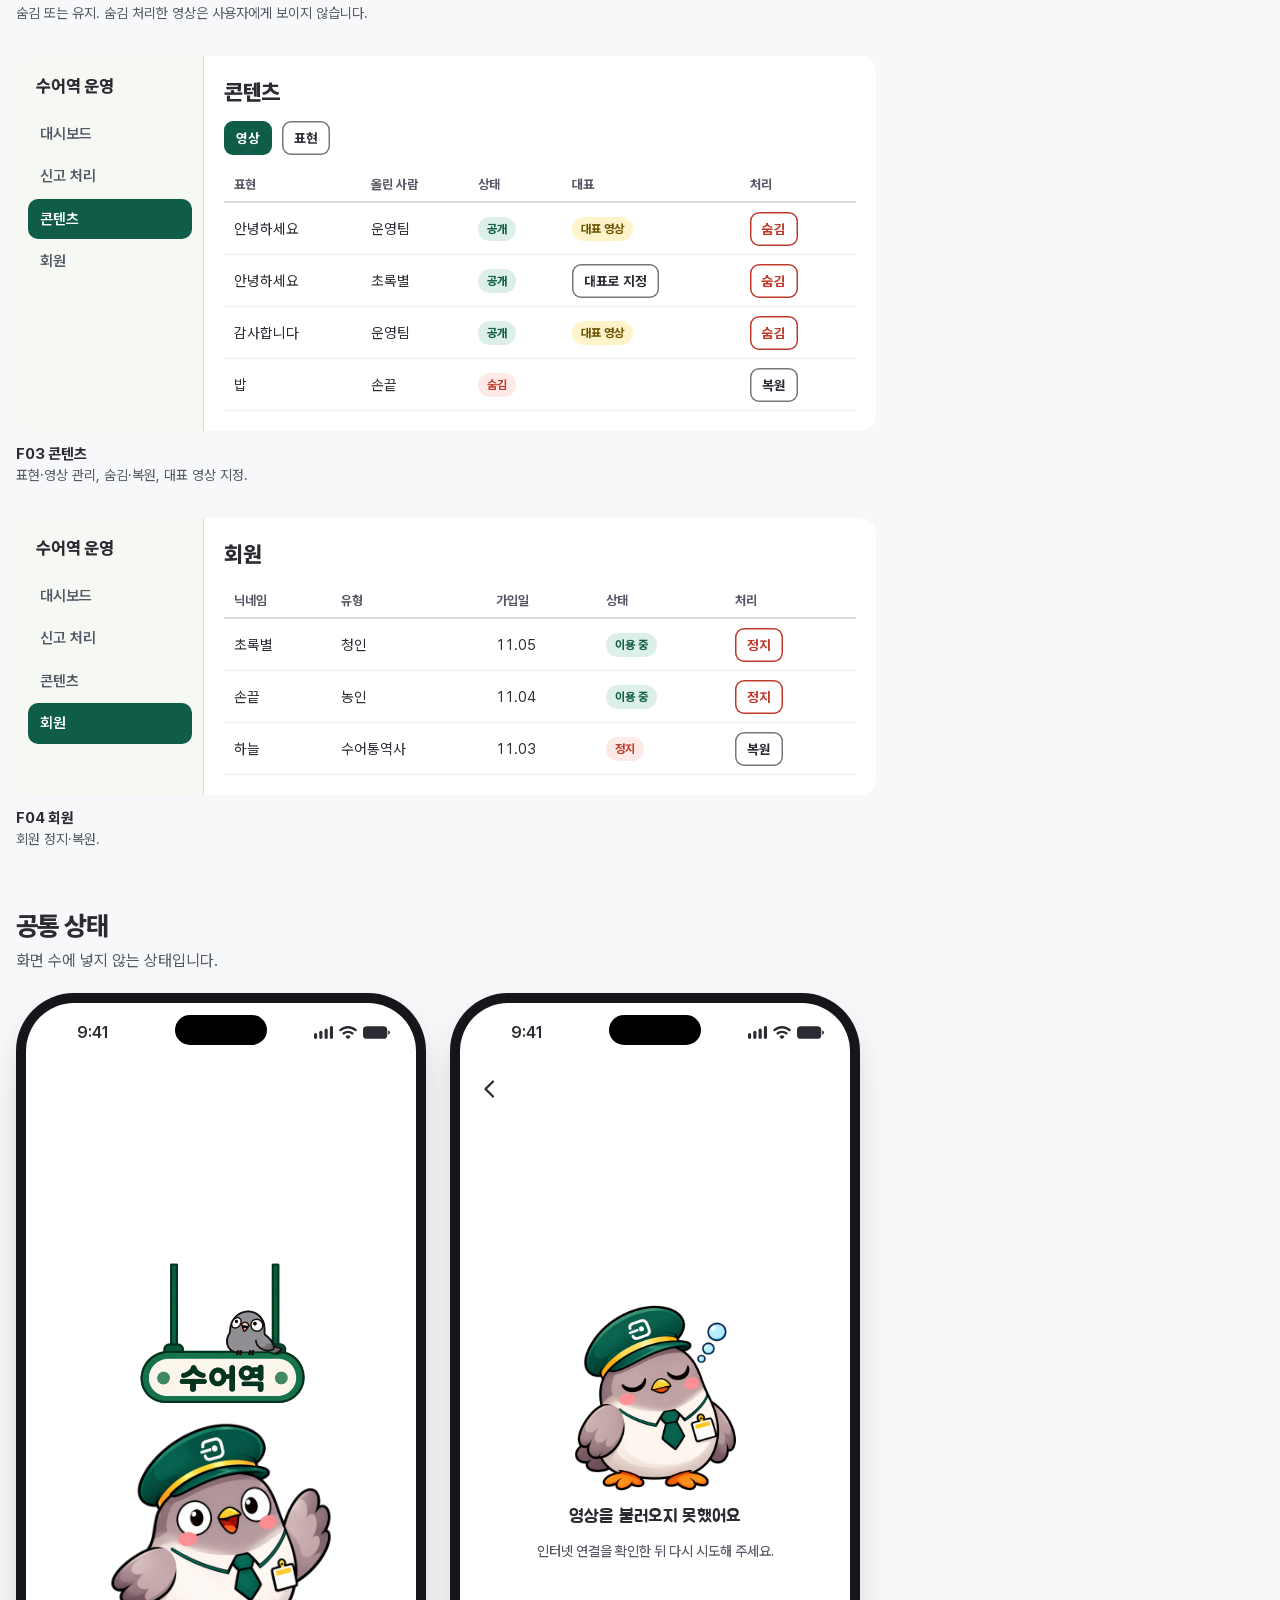
==== commit 44470bdc: "Use flat cork board without grain texture." ====
--- a/index.html
+++ b/index.html
@@ -1,14 +1,14 @@
 <!doctype html>
 <html lang="ko"><head><meta charset="utf-8"><meta name="viewport" content="width=device-width,initial-scale=1,viewport-fit=cover">
 <title>수어역 수정 반영본 · 11/5</title><meta name="claude:viewport-fit-sides" content="cover">
-<link rel="stylesheet" href="app.css?v=board-prev"><link rel="stylesheet" href="revision.css"><link rel="stylesheet" href="type.css"></head><body><main class="page">
+<link rel="stylesheet" href="app.css?v=board-flat"><link rel="stylesheet" href="revision.css"><link rel="stylesheet" href="type.css"></head><body><main class="page">
 <header class="page-head revision-head"><h1>수어역 화면 시안 · 고객 수정 반영본</h1>
 <p class="revision-note"><b>11/5 고객 요청 반영 미리보기</b> — 아래 네 가지를 시안에 적용한 버전입니다. 확정 전 확인용입니다.</p>
 <ol class="revision-list">
 <li><b>시작·가입 A02~A04</b> — 칸 채움 제거, 회색 테두리만 + 선 위 기차 진행(단계 이동 transition)</li>
 <li><b>보통/느리게 · 퀴즈 선택칸</b> — 회색 테두리만</li>
 <li><b>C02 배움역</b> — 뒤로→가로 삼선, 현재 위치는 누끼 열차, 역 점은 파란 원</li>
-<li><b>하단 탭</b> — gold 유지 / 사전역 카테고리·흰 배경 유지 / 소통역 보드는 이전(연두+포스트잇) 유지</li>
+<li><b>하단 탭</b> — gold 유지 / 사전역 카테고리·흰 배경 유지 / 소통역 보드는 코르크 단색(질감 넣기 전)</li>
 <li><b>배움역 호선</b> — 8호선까지</li>
 </ol>
 <p>바로 보기: <a href="#A02">가입</a> · <a href="#B02">사전역</a> · <a href="#C02">배움역 C02</a> · <a href="#C03">퀴즈</a> · <a href="#X01">소통역</a> · <a href="guide.html">디자인 가이드</a></p>
--- a/app.css
+++ b/app.css
@@ -403,12 +403,28 @@
 .score b { font-weight: 800; font-size: 32px; display: block; line-height: 1.25; letter-spacing: -0.02em; font-variant-numeric: tabular-nums; }
 .score .caption { color: var(--ink-2); }
 
-/* ---------- 소통역 메모 (이전 버전: 연두 보드 + 포스트잇) ---------- */
-.board { background: #dcebd8; border-radius: var(--r-content); padding: var(--s3); display: grid; grid-template-columns: 1fr 1fr; gap: var(--s3); flex: none; }
-.memo { position: relative; background: #fff8c9; border-radius: 6px 6px 18px 6px; padding: 18px 10px 10px; font-weight: 700; font-size: 14.5px; line-height: 1.35; min-height: 104px; transform: rotate(-1.5deg); box-shadow: 0 2px 5px rgba(42, 43, 51, .14); }
-.memo:nth-child(2n) { background: #d6f0e3; transform: rotate(1.2deg); }
-.memo:nth-child(3n) { background: #ffe0dc; transform: rotate(.8deg); }
-.memo::before { content: ""; position: absolute; top: 5px; left: 50%; margin-left: -5px; width: 10px; height: 10px; border-radius: 50%; background: var(--stamp); }
+/* ---------- 소통역 메모 (코르크 보드 · 질감 넣기 전: 단색) ---------- */
+.board {
+  position: relative;
+  display: grid; grid-template-columns: 1fr 1fr; gap: var(--s3); flex: none;
+  padding: 16px 14px;
+  border-radius: 8px;
+  background: #c9a56e;
+  border: 10px solid #e2c59a;
+  box-shadow:
+    inset 0 0 0 2px #a17d4a,
+    inset 0 0 18px rgba(70, 45, 20, .12),
+    0 8px 18px rgba(42, 43, 51, .18);
+}
+.memo {
+  position: relative; background: #fff8c9; border-radius: 4px 4px 14px 4px;
+  padding: 18px 10px 10px; font-weight: 700; font-size: 14.5px; line-height: 1.35;
+  min-height: 104px; transform: rotate(-1.5deg);
+  box-shadow: 0 2px 6px rgba(42, 43, 51, .22);
+}
+.memo:nth-child(2n) { background: #fff4d4; transform: rotate(1.2deg); }
+.memo:nth-child(3n) { background: #ffe9c8; transform: rotate(.8deg); }
+.memo::before { content: ""; position: absolute; top: 5px; left: 50%; margin-left: -5px; width: 10px; height: 10px; border-radius: 50%; background: var(--stamp); box-shadow: 0 1px 2px rgba(0,0,0,.2); }
 .memo small { display: block; font-weight: 500; font-size: 12px; color: var(--ink-2); margin-top: 6px; }
 
 /* ---------- 관리자 ---------- */
